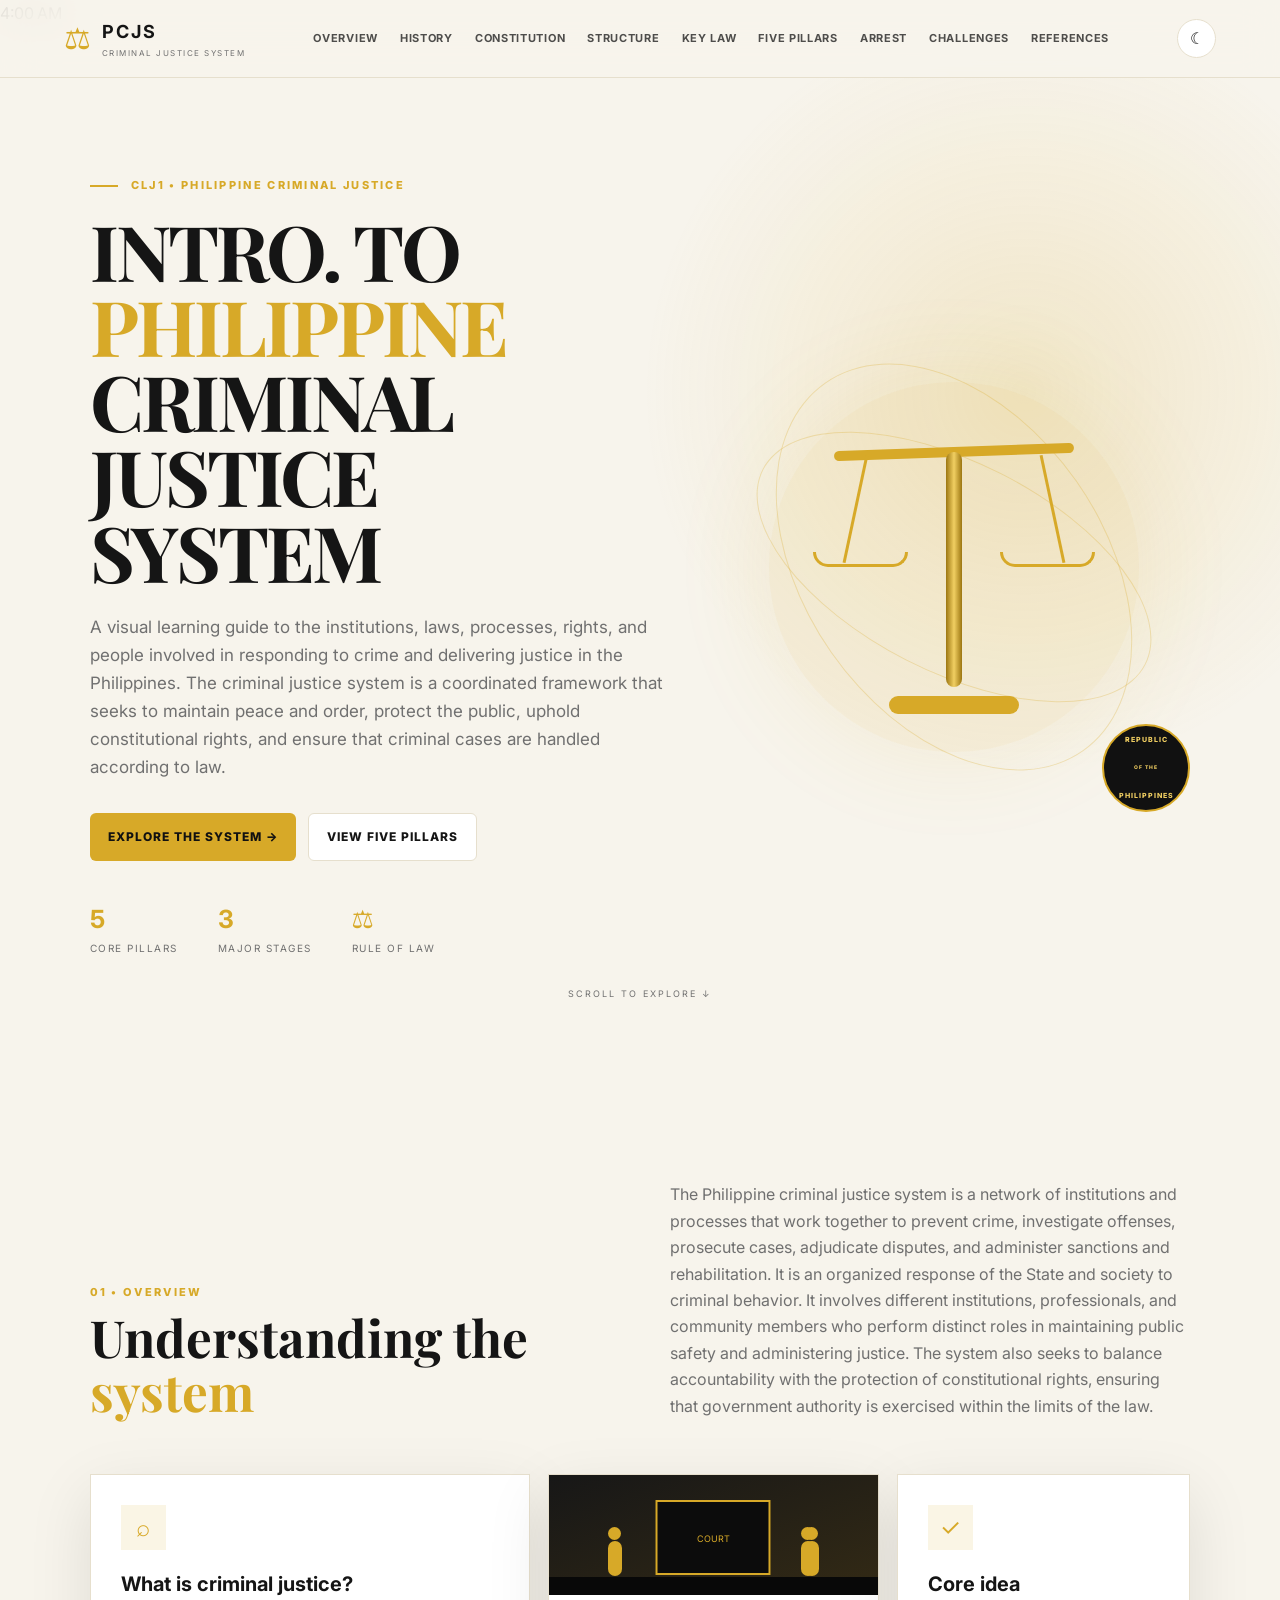
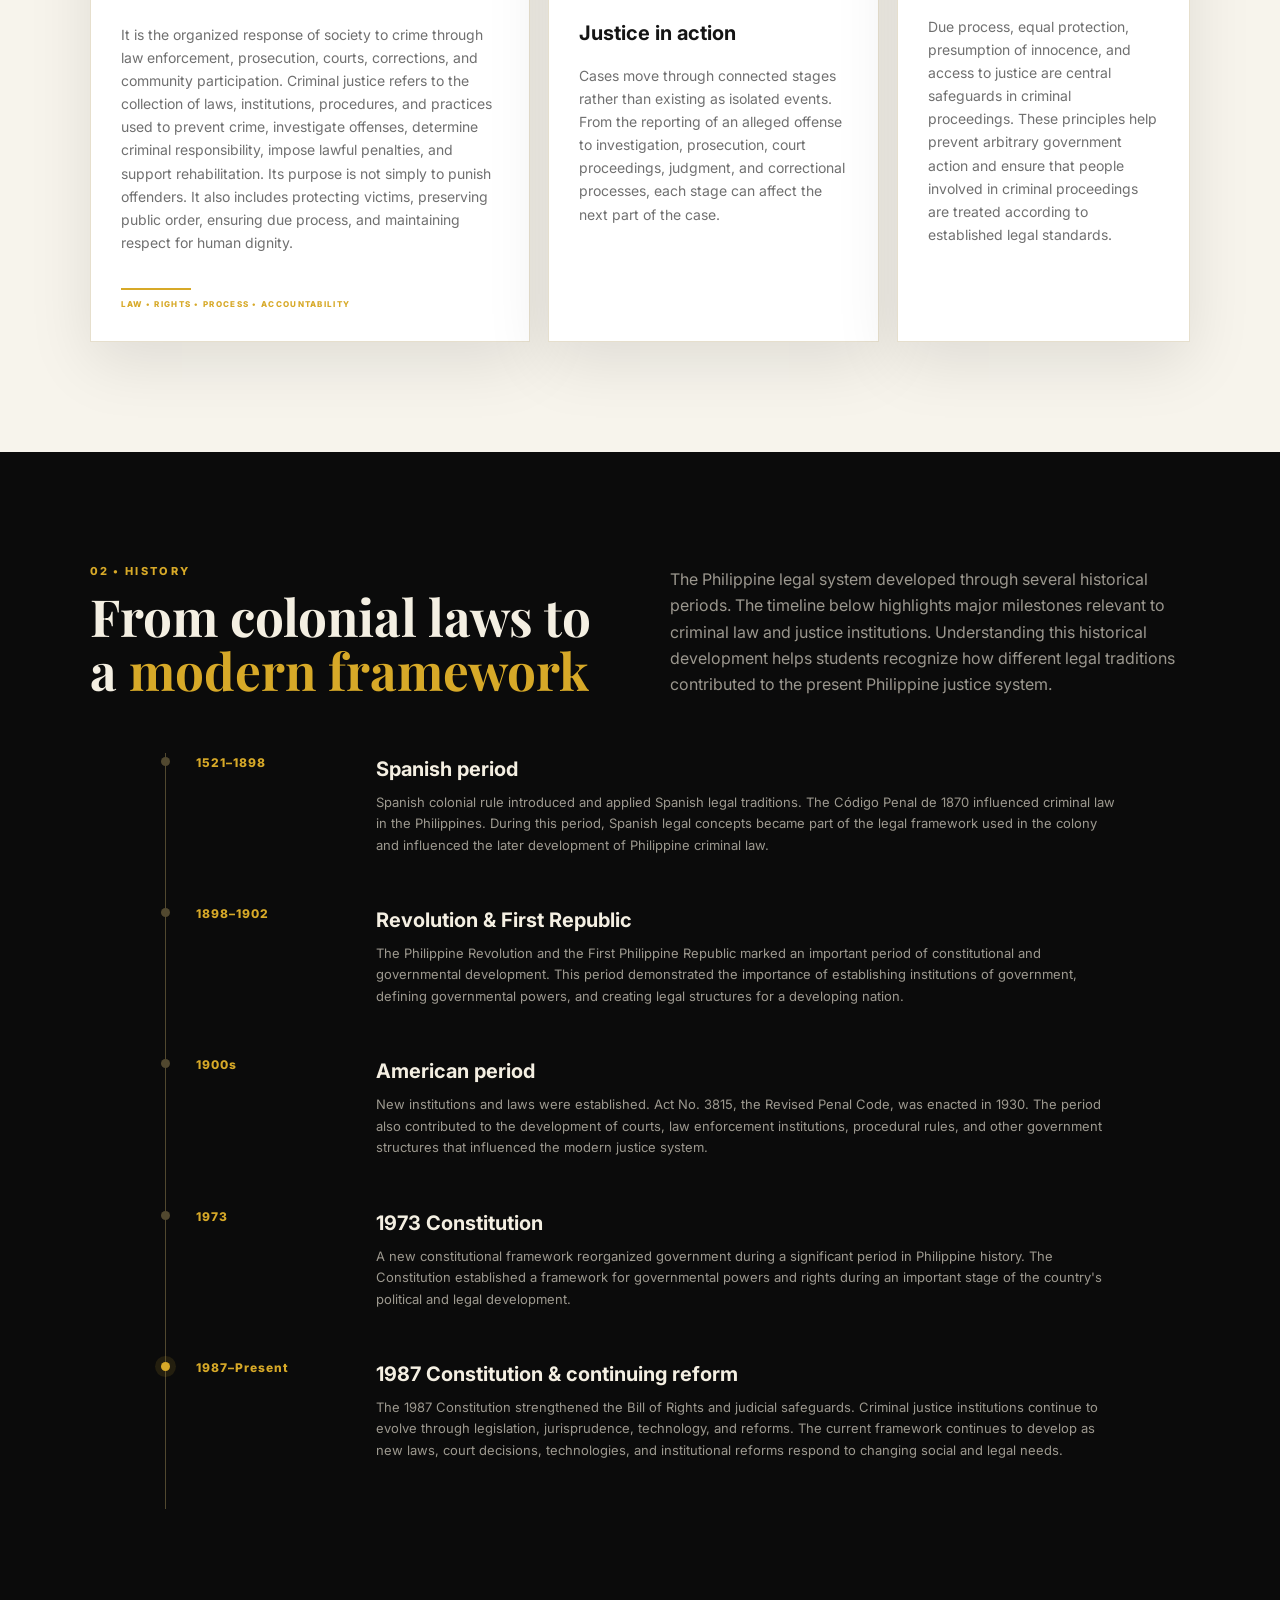
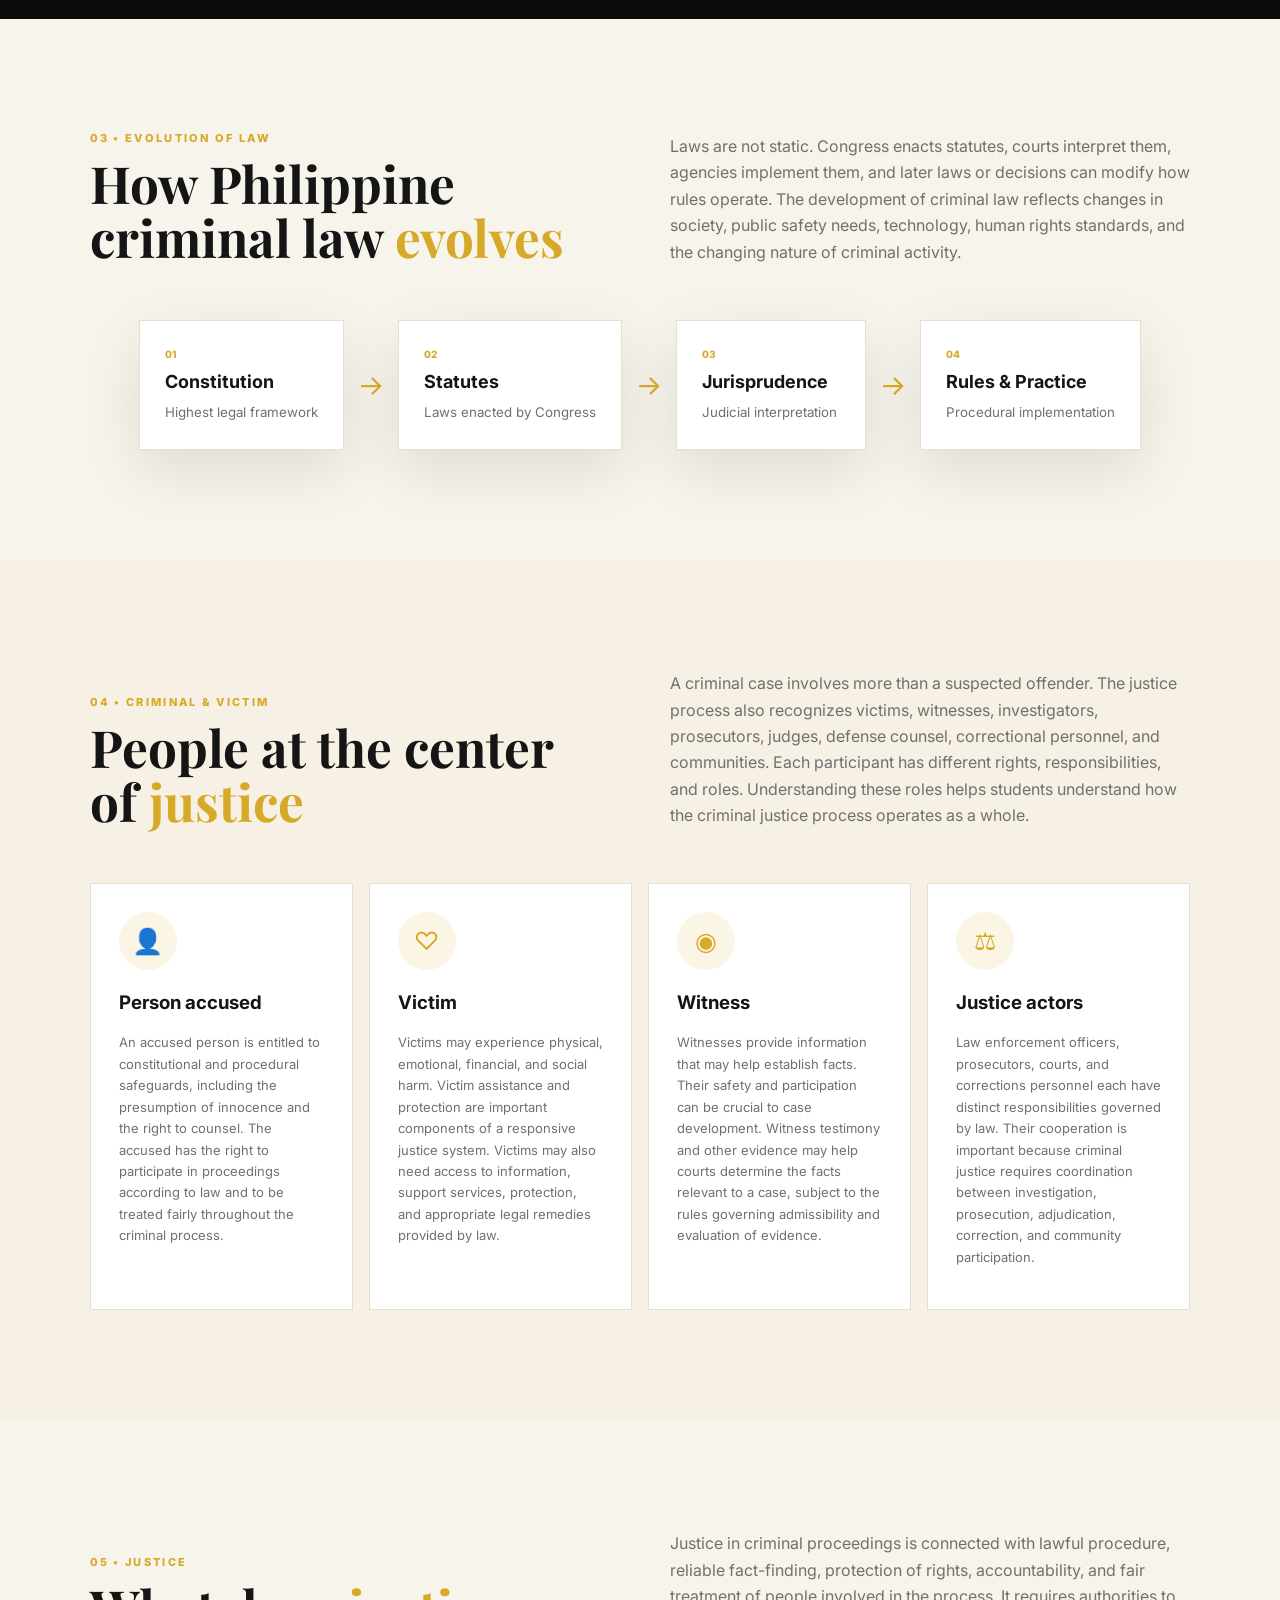
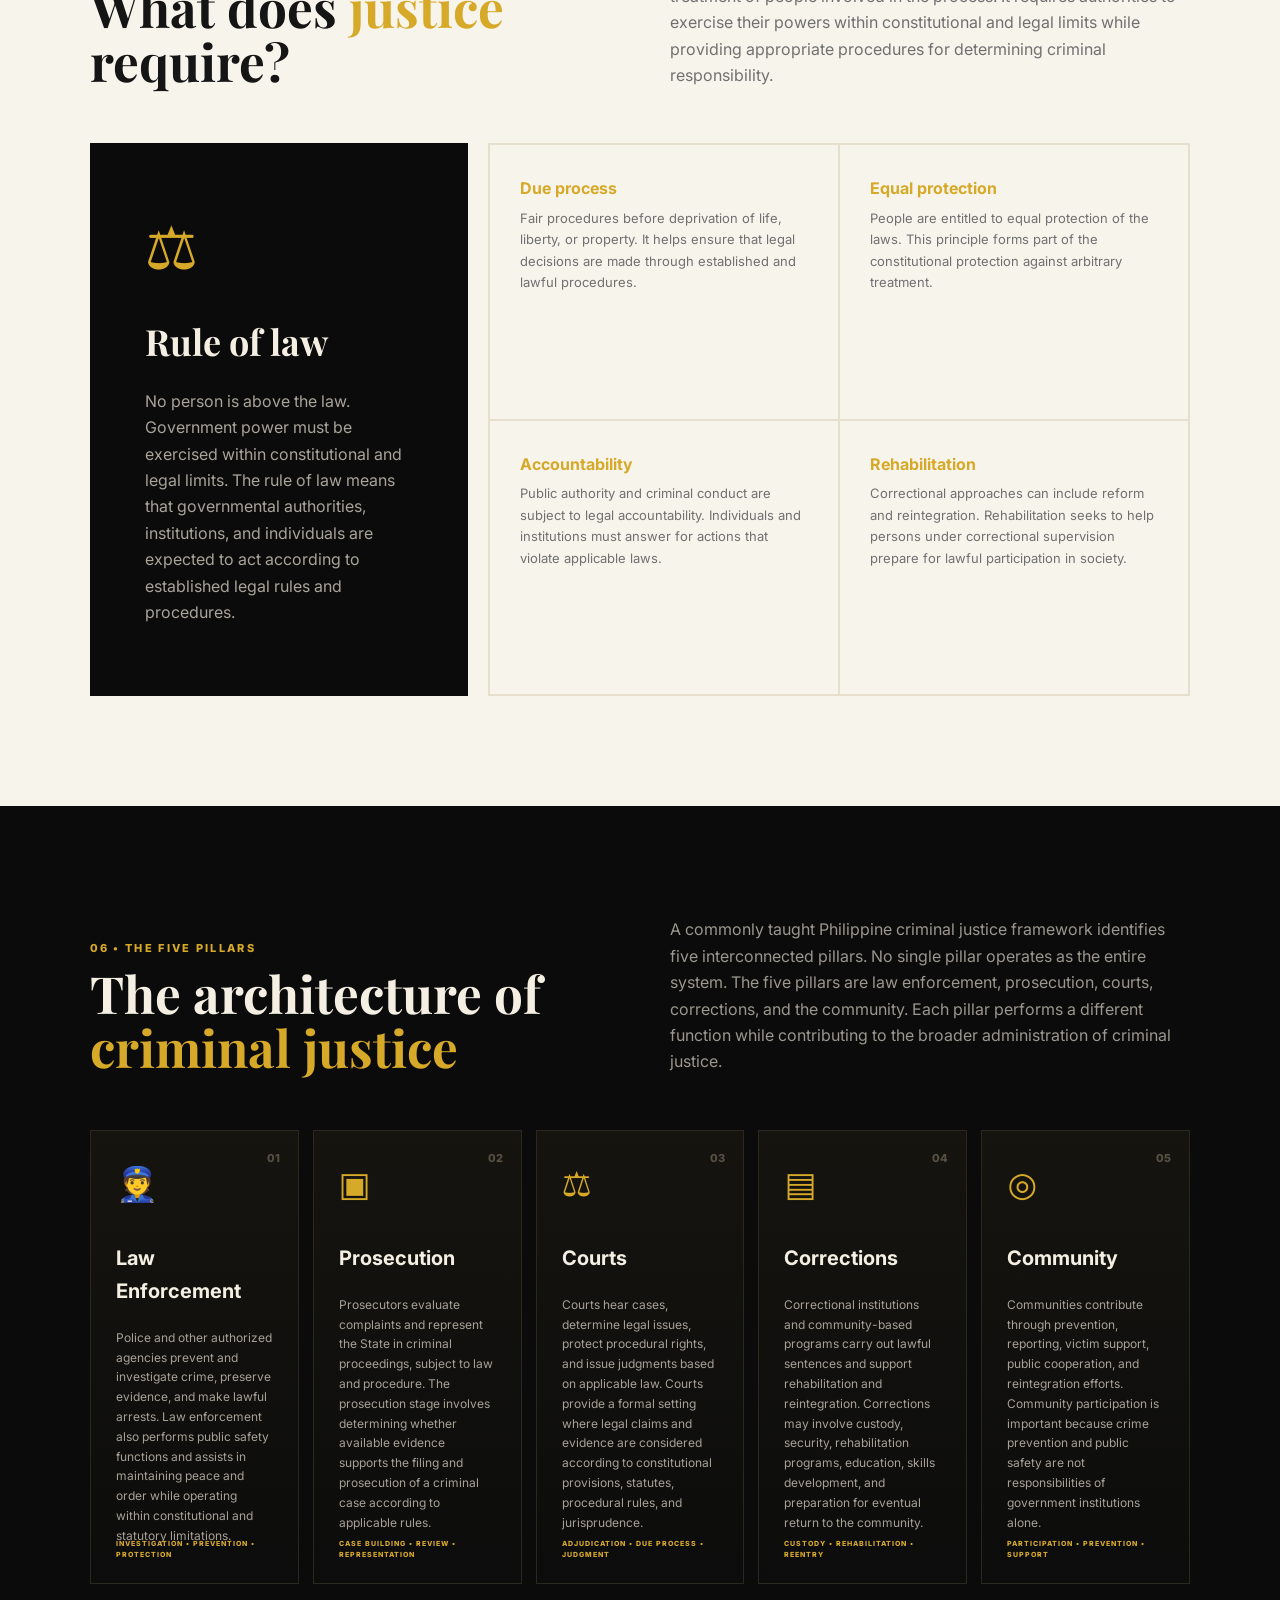
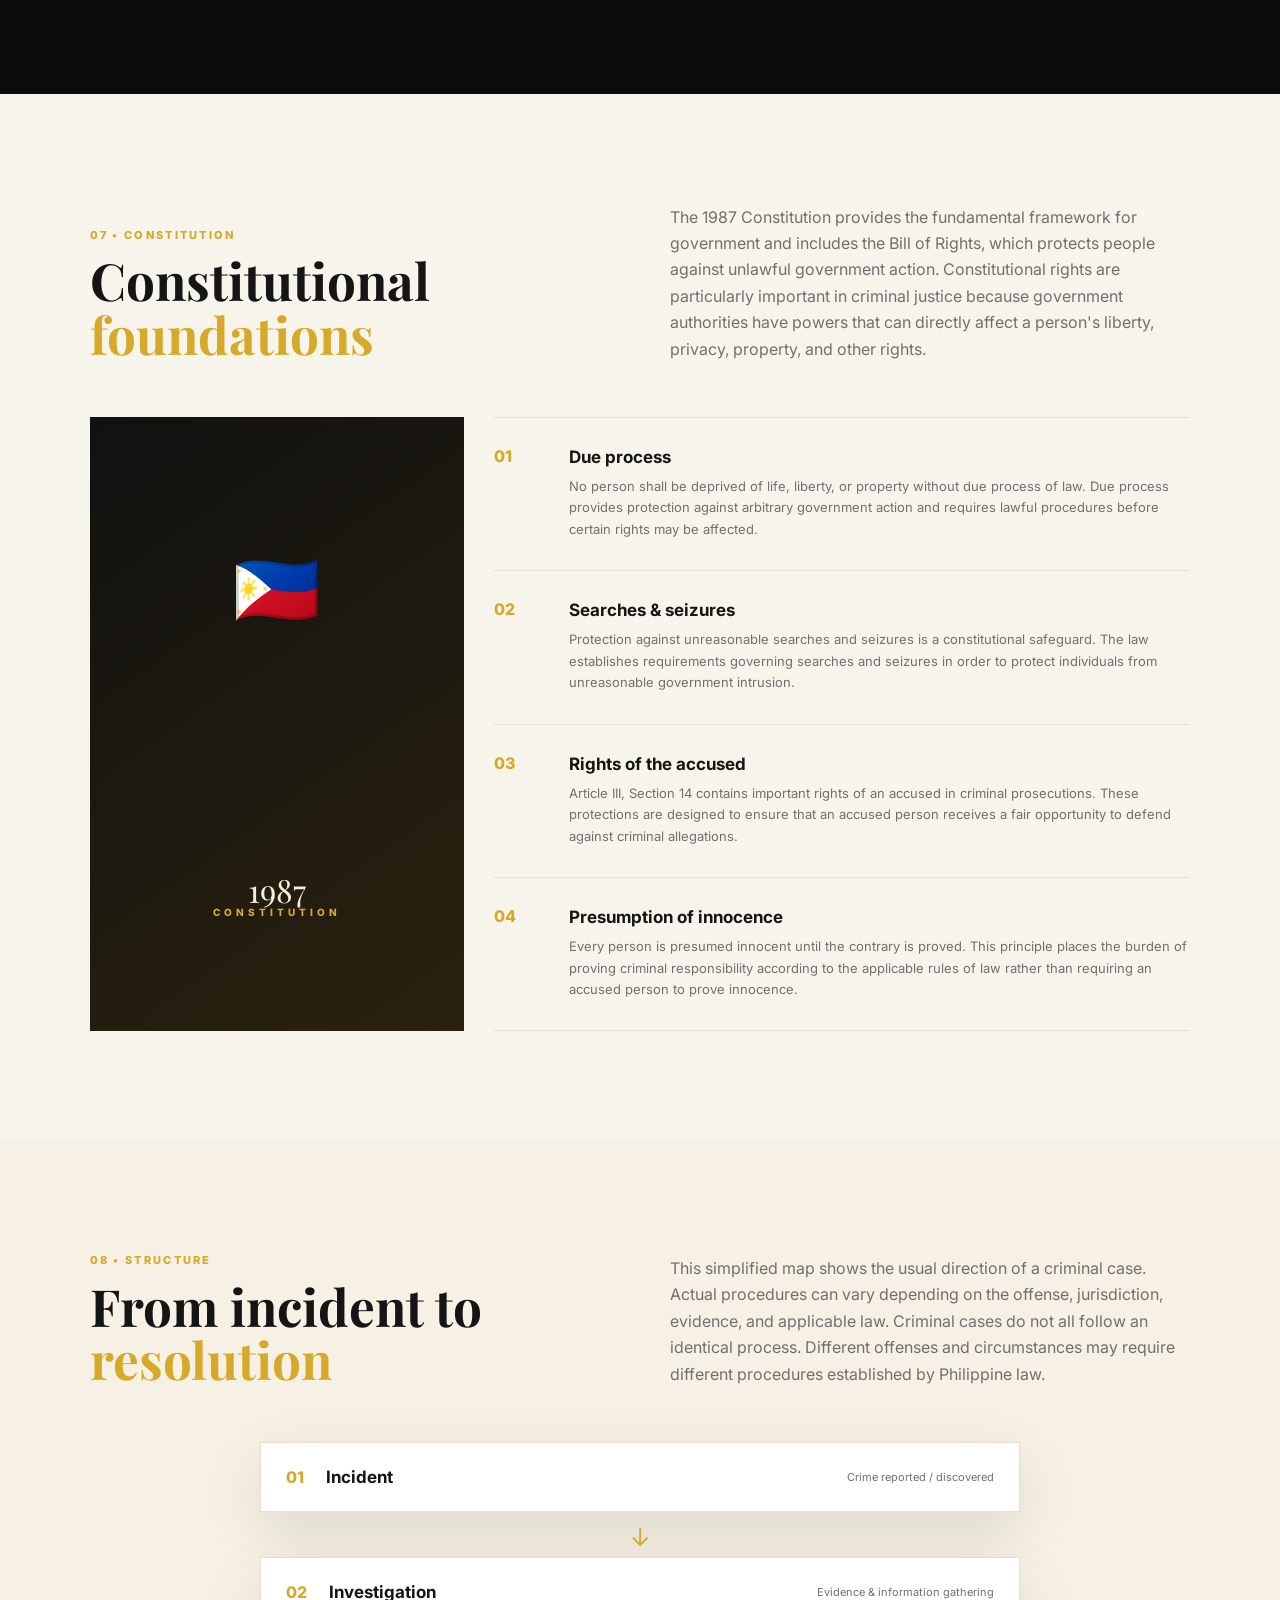
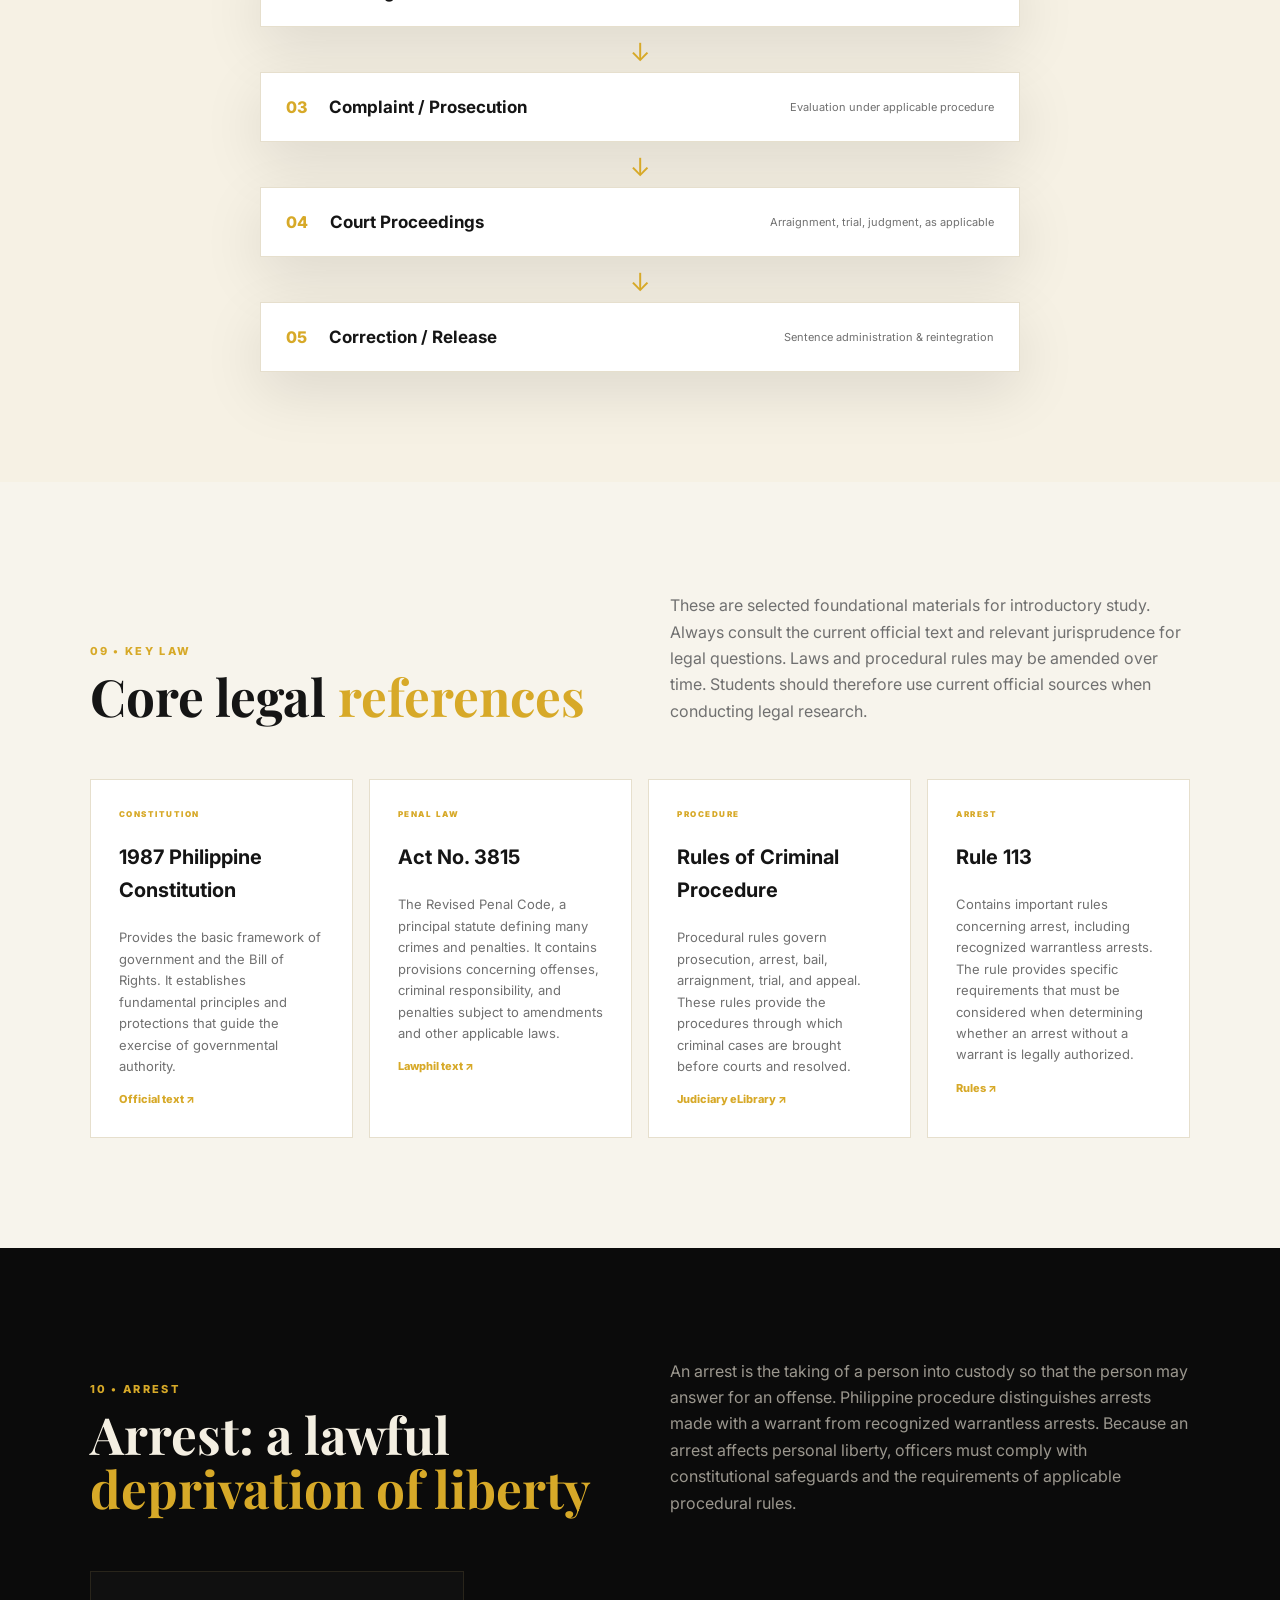
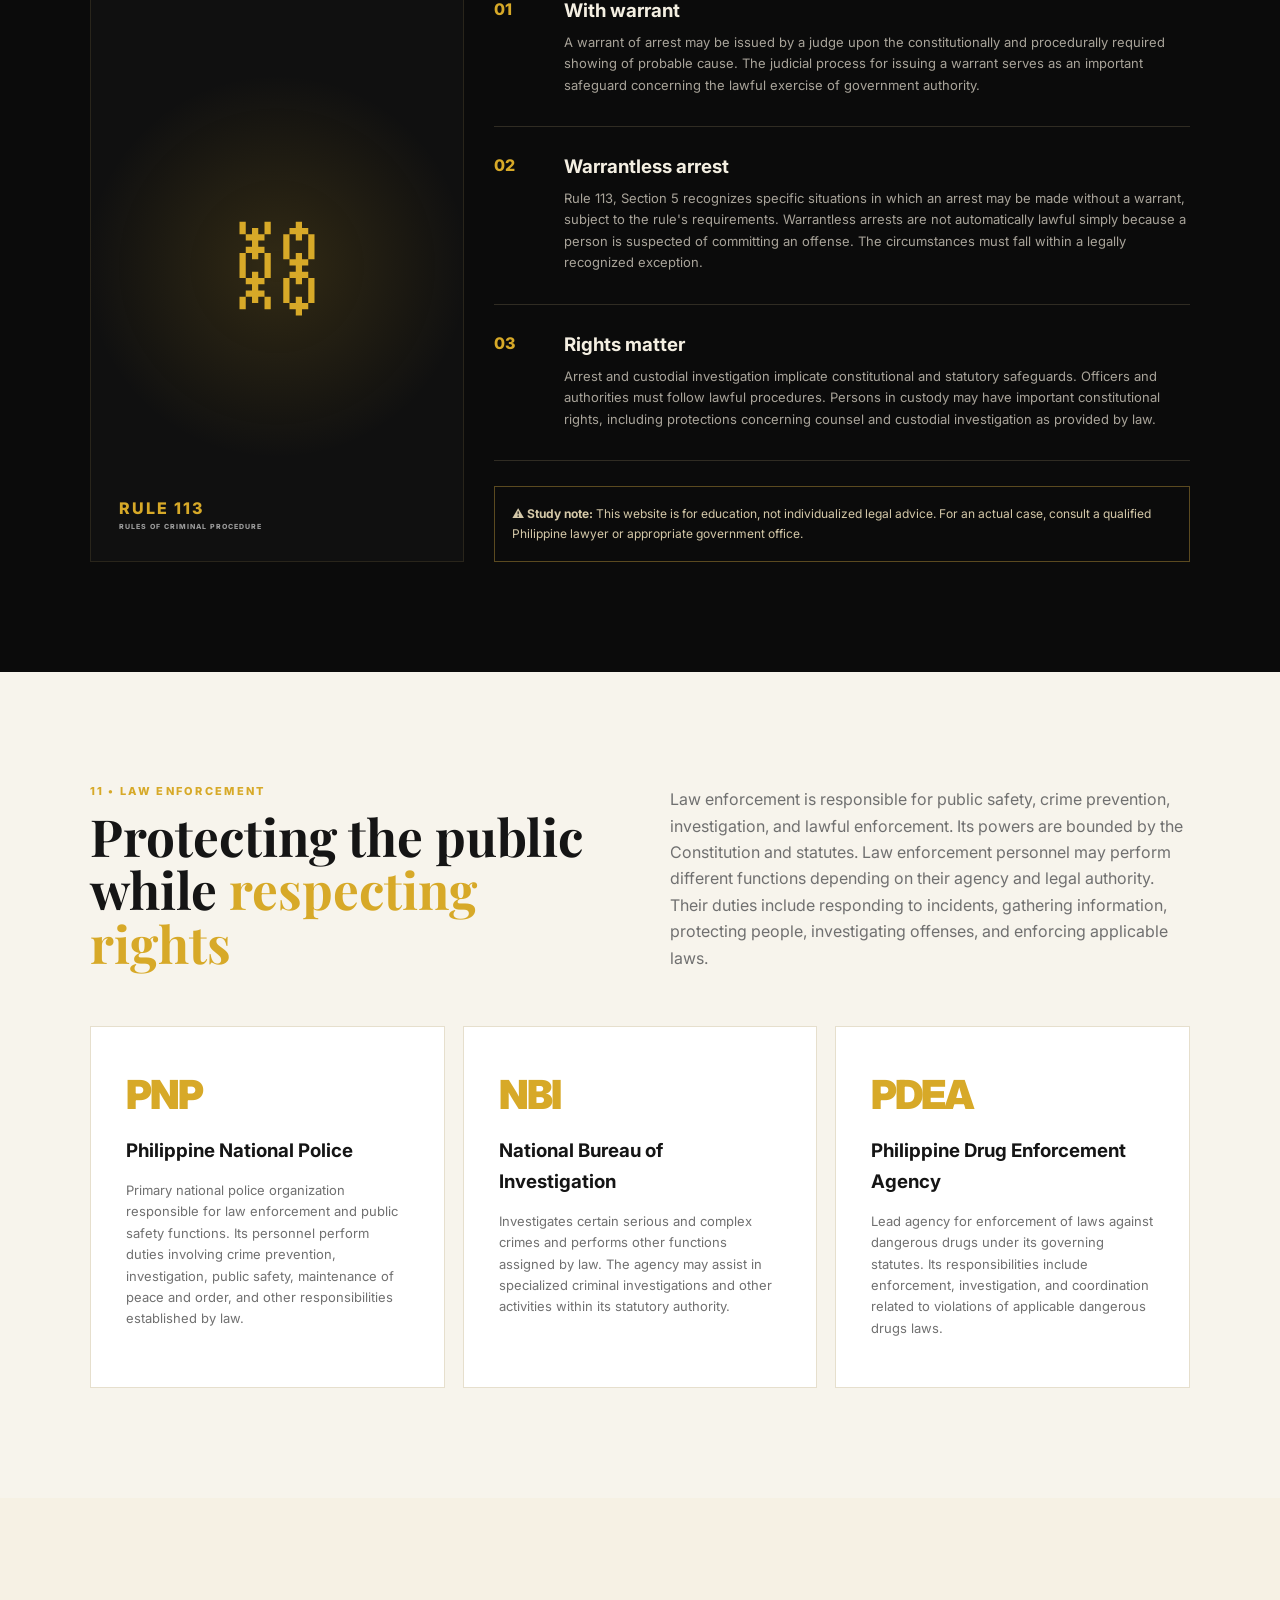
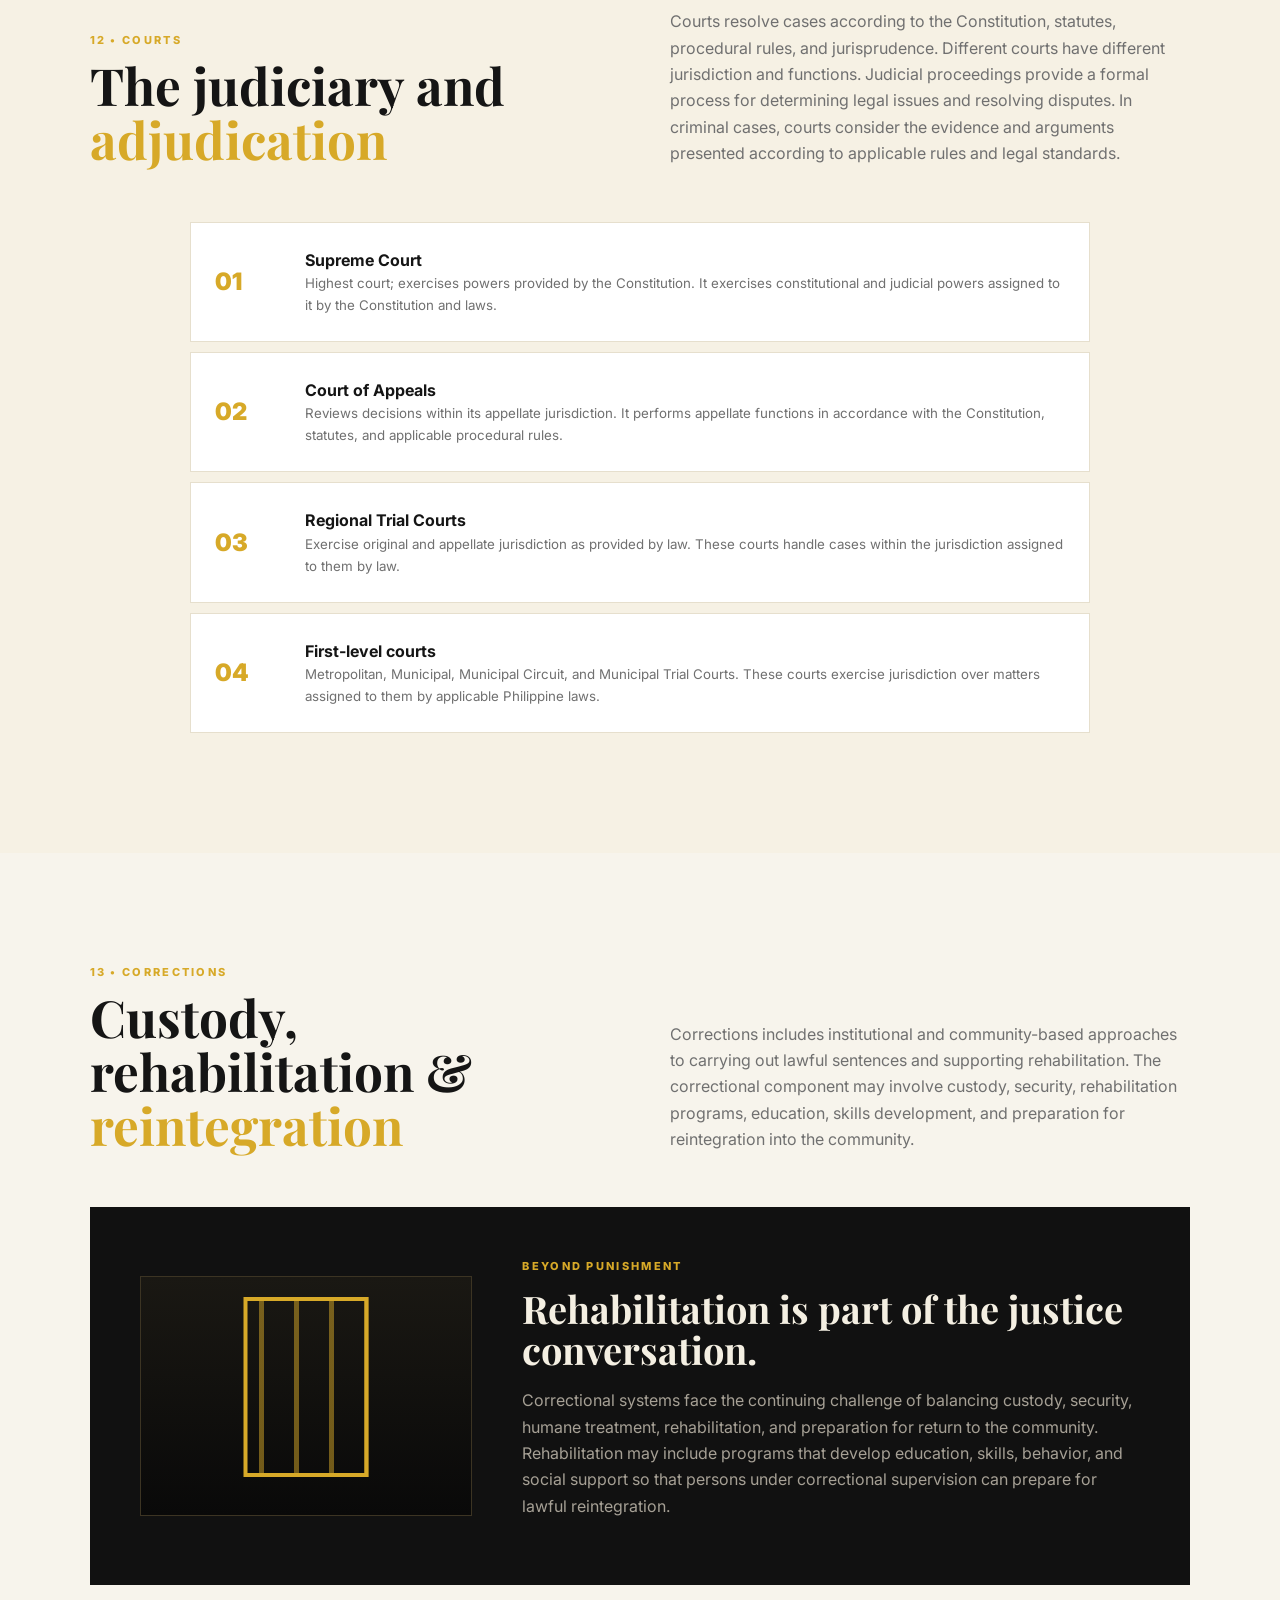
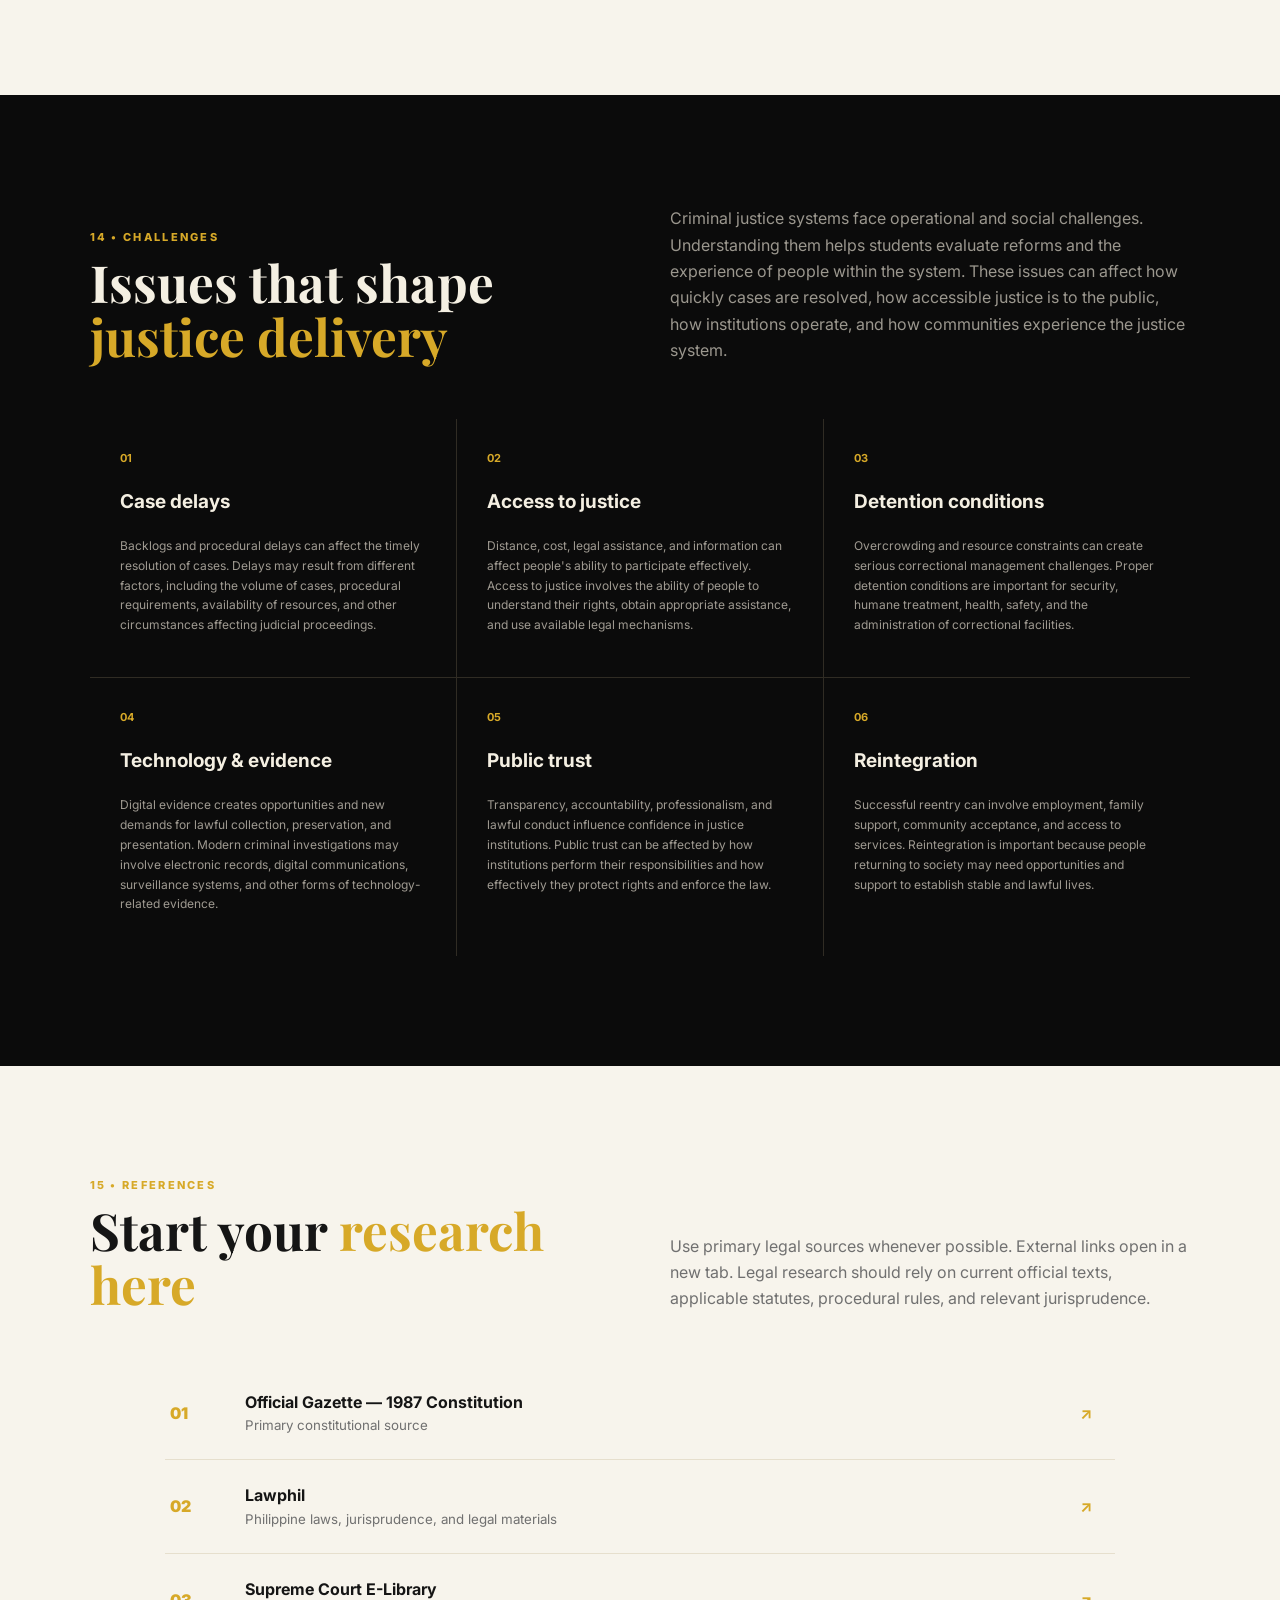
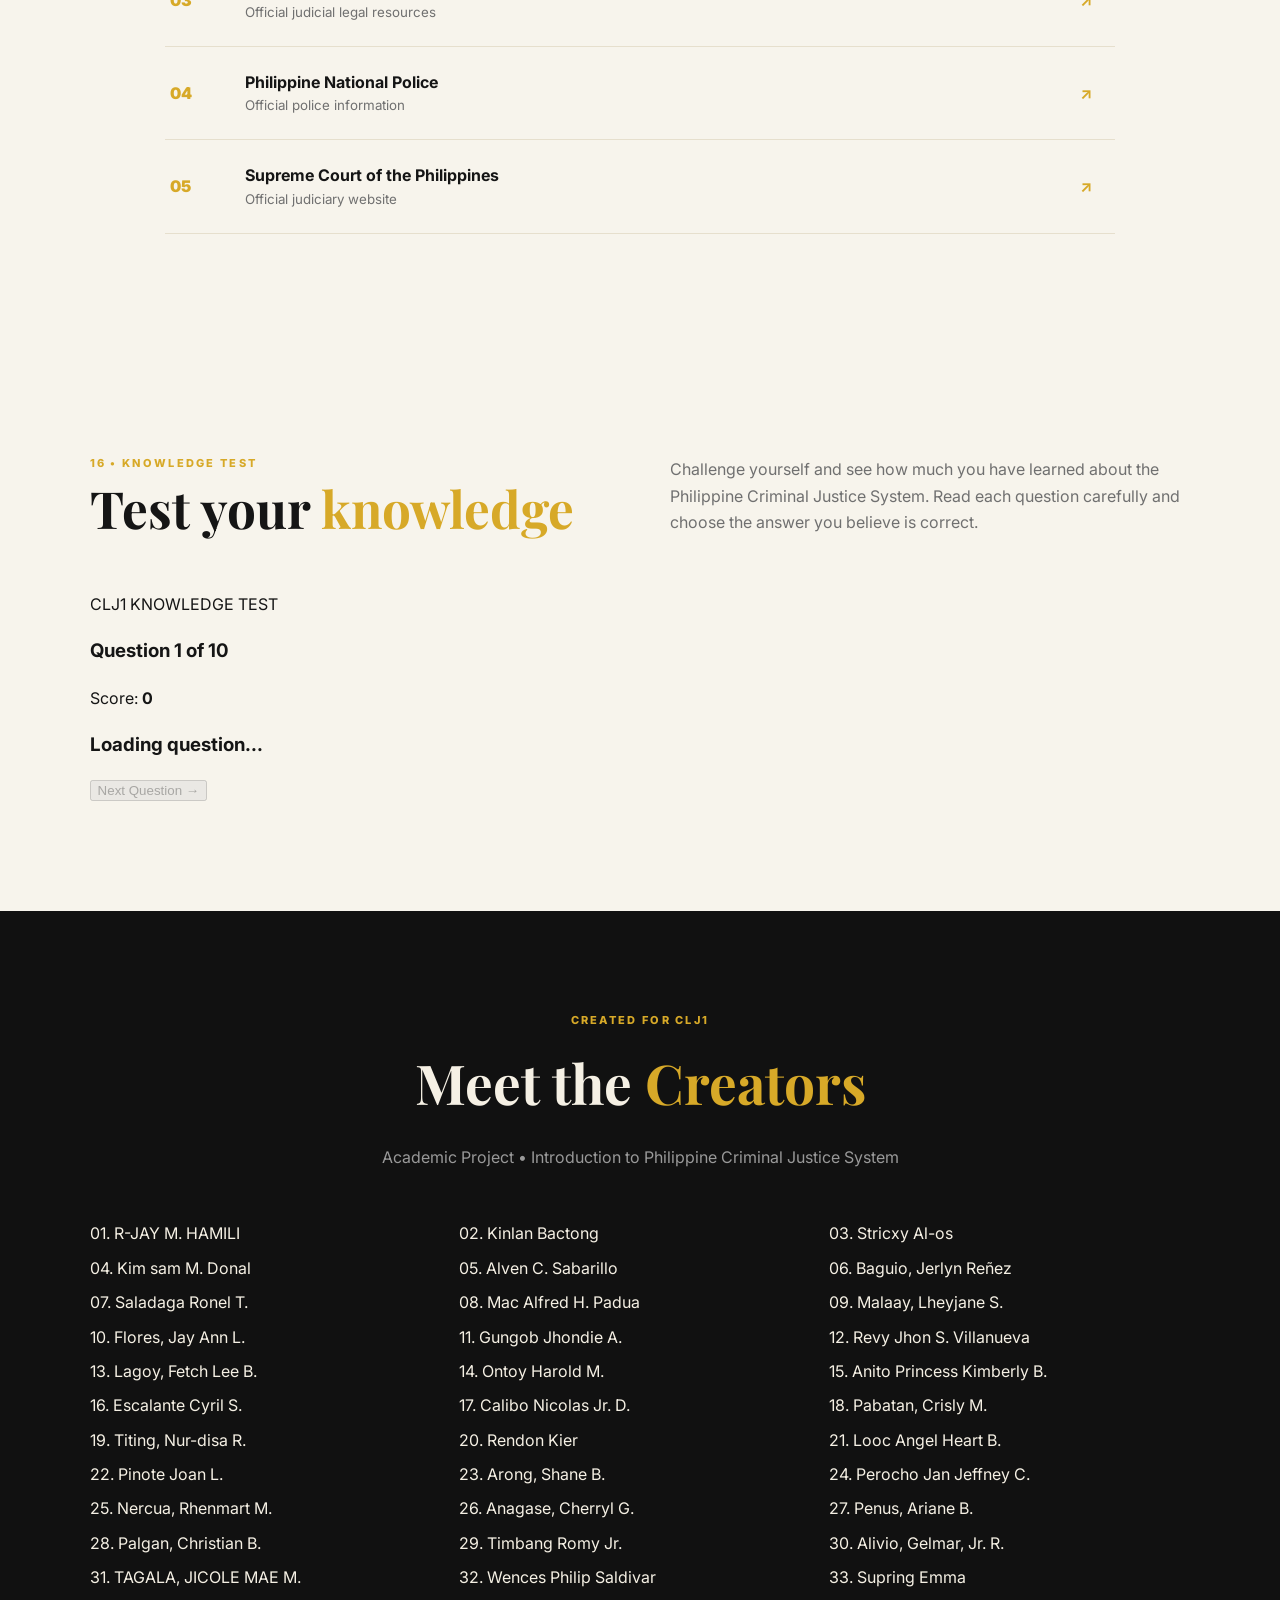
==== index.html @ 20356fdc "Implement knowledge test section in index.html Added a knowledge test section with quiz functionalit" ====
4:00 AM
<!DOCTYPE html>
<html lang="en">
<head>
  <meta charset="UTF-8">
  <meta name="viewport" content="width=device-width, initial-scale=1.0">

  <meta name="description"
    content="Introduction to Philippine Criminal Justice System - CLJ1 Educational Website">

  <title>Intro. to Philippine Criminal Justice System</title>

  <link rel="preconnect" href="https://fonts.googleapis.com">
  <link rel="preconnect" href="https://fonts.gstatic.com" crossorigin>

  <link
    href="https://fonts.googleapis.com/css2?family=Inter:wght@400;500;600;700;800&family=Playfair+Display:wght@600;700;800&display=swap"
    rel="stylesheet">

  <link rel="stylesheet" href="styles.css">
</head>

<body>

<div class="progress-bar" id="progressBar"></div>

<!-- ================= HEADER ================= -->

<header class="site-header">

  <a href="#home" class="brand">

    <span class="brand-mark">⚖</span>

    <span>
      <b>PCJS</b>
      <small>CRIMINAL JUSTICE SYSTEM</small>
    </span>

  </a>

  <nav class="desktop-nav" id="desktopNav">

    <a href="#overview">Overview</a>
    <a href="#history">History</a>
    <a href="#constitution">Constitution</a>
    <a href="#structure">Structure</a>
    <a href="#law">Key Law</a>
    <a href="#pillars">Five Pillars</a>
    <a href="#arrest">Arrest</a>
    <a href="#challenges">Challenges</a>
    <a href="#references">References</a>

  </nav>

  <div class="header-actions">

    <button
      class="theme-toggle"
      id="themeToggle"
      aria-label="Toggle dark mode">
      <span id="themeIcon">☾</span>
    </button>

    <button
      class="menu-toggle"
      id="menuToggle">
      ☰
    </button>

  </div>

</header>


<!-- ================= MAIN ================= -->

<main>

<!-- ================= HERO ================= -->

<section class="hero" id="home">

  <div class="hero-grid">

    <div class="hero-copy">

      <div class="eyebrow">
        <span></span>
        CLJ1 • PHILIPPINE CRIMINAL JUSTICE
      </div>

      <h1>
        INTRO. TO
        <em>PHILIPPINE</em>
        <br>
        CRIMINAL JUSTICE SYSTEM
      </h1>

      <p class="hero-lead">

        A visual learning guide to the institutions,
        laws, processes, rights, and people involved
        in responding to crime and delivering justice
        in the Philippines.

        The criminal justice system is a coordinated
        framework that seeks to maintain peace and
        order, protect the public, uphold constitutional
        rights, and ensure that criminal cases are
        handled according to law.

      </p>

      <div class="hero-buttons">

        <a href="#overview" class="btn btn-gold">
          Explore the System →
        </a>

        <a href="#pillars" class="btn btn-outline">
          View Five Pillars
        </a>

      </div>

      <div class="hero-stats">

        <div>
          <strong>5</strong>
          <span>Core Pillars</span>
        </div>

        <div>
          <strong>3</strong>
          <span>Major Stages</span>
        </div>

        <div>
          <strong>⚖</strong>
          <span>Rule of Law</span>
        </div>

      </div>

    </div>


    <!-- VISUAL -->

    <div class="hero-art">

      <div class="halo"></div>

      <div class="orbit orbit-one"></div>
      <div class="orbit orbit-two"></div>

      <div class="scale">

        <div class="scale-beam"></div>

        <div class="scale-arm left"></div>
        <div class="scale-arm right"></div>

        <div class="scale-pan left-pan"></div>
        <div class="scale-pan right-pan"></div>

        <div class="scale-pillar"></div>

        <div class="scale-base"></div>

      </div>

      <div class="seal">
        REPUBLIC
        <span>OF THE</span>
        PHILIPPINES
      </div>

    </div>

  </div>

  <div class="scroll-cue">
    SCROLL TO EXPLORE ↓
  </div>

</section>


<!-- ================= OVERVIEW ================= -->

<section class="section" id="overview">

  <div class="section-heading">

    <div>

      <span class="section-kicker">
        01 • OVERVIEW
      </span>

      <h2>
        Understanding the
        <span>system</span>
      </h2>

    </div>

    <p>

      The Philippine criminal justice system is a
      network of institutions and processes that work
      together to prevent crime, investigate offenses,
      prosecute cases, adjudicate disputes, and
      administer sanctions and rehabilitation.

      It is an organized response of the State and
      society to criminal behavior. It involves
      different institutions, professionals, and
      community members who perform distinct roles
      in maintaining public safety and administering
      justice.

      The system also seeks to balance accountability
      with the protection of constitutional rights,
      ensuring that government authority is exercised
      within the limits of the law.

    </p>

  </div>


  <div class="feature-grid">

    <article class="feature-card large">

      <div class="icon-box">⌕</div>

      <h3>
        What is criminal justice?
      </h3>

      <p>

        It is the organized response of society to
        crime through law enforcement, prosecution,
        courts, corrections, and community
        participation.

        Criminal justice refers to the collection of
        laws, institutions, procedures, and practices
        used to prevent crime, investigate offenses,
        determine criminal responsibility, impose
        lawful penalties, and support rehabilitation.

        Its purpose is not simply to punish offenders.
        It also includes protecting victims, preserving
        public order, ensuring due process, and
        maintaining respect for human dignity.

      </p>

      <div class="card-line"></div>

      <small>
        LAW • RIGHTS • PROCESS • ACCOUNTABILITY
      </small>

    </article>


    <article class="feature-card visual-card">

      <div class="mini-scene">

        <div class="building">
          COURT
        </div>

        <div class="person p1"></div>
        <div class="person p2"></div>
        <div class="person p3"></div>

        <div class="road"></div>

      </div>

      <h3>
        Justice in action
      </h3>

      <p>

        Cases move through connected stages rather
        than existing as isolated events.

        From the reporting of an alleged offense to
        investigation, prosecution, court proceedings,
        judgment, and correctional processes, each
        stage can affect the next part of the case.

      </p>

    </article>


    <article class="feature-card">

      <div class="icon-box">✓</div>

      <h3>
        Core idea
      </h3>

      <p>

        Due process, equal protection, presumption
        of innocence, and access to justice are
        central safeguards in criminal proceedings.

        These principles help prevent arbitrary
        government action and ensure that people
        involved in criminal proceedings are treated
        according to established legal standards.

      </p>

    </article>

  </div>

</section>


<!-- ================= HISTORY ================= -->

<section class="section dark-section" id="history">

  <div class="section-heading">

    <div>

      <span class="section-kicker">
        02 • HISTORY
      </span>

      <h2>
        From colonial laws to a
        <span>modern framework</span>
      </h2>

    </div>

    <p>

      The Philippine legal system developed through
      several historical periods. The timeline below
      highlights major milestones relevant to criminal
      law and justice institutions.

      Understanding this historical development helps
      students recognize how different legal traditions
      contributed to the present Philippine justice
      system.

    </p>

  </div>


  <div class="timeline">

    <div class="timeline-item">

      <span class="year">
        1521–1898
      </span>

      <div>

        <h3>
          Spanish period
        </h3>

        <p>

          Spanish colonial rule introduced and applied
          Spanish legal traditions. The Código Penal de
          1870 influenced criminal law in the Philippines.

          During this period, Spanish legal concepts
          became part of the legal framework used in
          the colony and influenced the later development
          of Philippine criminal law.

        </p>

      </div>

    </div>


    <div class="timeline-item">

      <span class="year">
        1898–1902
      </span>

      <div>

        <h3>
          Revolution & First Republic
        </h3>

        <p>

          The Philippine Revolution and the First
          Philippine Republic marked an important period
          of constitutional and governmental development.

          This period demonstrated the importance of
          establishing institutions of government,
          defining governmental powers, and creating
          legal structures for a developing nation.

        </p>

      </div>

    </div>


    <div class="timeline-item">

      <span class="year">
        1900s
      </span>

      <div>

        <h3>
          American period
        </h3>

        <p>

          New institutions and laws were established.
          Act No. 3815, the Revised Penal Code, was
          enacted in 1930.

          The period also contributed to the development
          of courts, law enforcement institutions,
          procedural rules, and other government
          structures that influenced the modern justice
          system.

        </p>

      </div>

    </div>


    <div class="timeline-item">

      <span class="year">
        1973
      </span>

      <div>

        <h3>
          1973 Constitution
        </h3>

        <p>

          A new constitutional framework reorganized
          government during a significant period in
          Philippine history.

          The Constitution established a framework for
          governmental powers and rights during an
          important stage of the country's political
          and legal development.

        </p>

      </div>

    </div>


    <div class="timeline-item active">

      <span class="year">
        1987–Present
      </span>

      <div>

        <h3>
          1987 Constitution & continuing reform
        </h3>

        <p>

          The 1987 Constitution strengthened the Bill
          of Rights and judicial safeguards. Criminal
          justice institutions continue to evolve through
          legislation, jurisprudence, technology,
          and reforms.

          The current framework continues to develop as
          new laws, court decisions, technologies, and
          institutional reforms respond to changing
          social and legal needs.

        </p>

      </div>

    </div>

  </div>

</section>


<!-- ================= EVOLUTION ================= -->

<section class="section" id="evolution">

  <div class="section-heading">

    <div>

      <span class="section-kicker">
        03 • EVOLUTION OF LAW
      </span>

      <h2>
        How Philippine criminal law
        <span>evolves</span>
      </h2>

    </div>

    <p>

      Laws are not static. Congress enacts statutes,
      courts interpret them, agencies implement them,
      and later laws or decisions can modify how rules
      operate.

      The development of criminal law reflects changes
      in society, public safety needs, technology,
      human rights standards, and the changing nature
      of criminal activity.

    </p>

  </div>


  <div class="law-flow">

    <div class="flow-card">

      <span>01</span>

      <b>
        Constitution
      </b>

      <small>
        Highest legal framework
      </small>

    </div>

    <i>→</i>


    <div class="flow-card">

      <span>02</span>

      <b>
        Statutes
      </b>

      <small>
        Laws enacted by Congress
      </small>

    </div>

    <i>→</i>


    <div class="flow-card">

      <span>03</span>

      <b>
        Jurisprudence
      </b>

      <small>
        Judicial interpretation
      </small>

    </div>

    <i>→</i>


    <div class="flow-card">

      <span>04</span>

      <b>
        Rules & Practice
      </b>

      <small>
        Procedural implementation
      </small>

    </div>

  </div>

</section>


<!-- ================= CRIMINAL & VICTIM ================= -->

<section class="section alt" id="criminal-victim">

  <div class="section-heading">

    <div>

      <span class="section-kicker">
        04 • CRIMINAL & VICTIM
      </span>

      <h2>
        People at the center of
        <span>justice</span>
      </h2>

    </div>

    <p>

      A criminal case involves more than a suspected
      offender. The justice process also recognizes
      victims, witnesses, investigators, prosecutors,
      judges, defense counsel, correctional personnel,
      and communities.

      Each participant has different rights,
      responsibilities, and roles. Understanding
      these roles helps students understand how the
      criminal justice process operates as a whole.

    </p>

  </div>


  <div class="people-grid">

    <article>

      <div class="avatar">👤</div>

      <h3>
        Person accused
      </h3>

      <p>

        An accused person is entitled to constitutional
        and procedural safeguards, including the
        presumption of innocence and the right to counsel.

        The accused has the right to participate in
        proceedings according to law and to be treated
        fairly throughout the criminal process.

      </p>

    </article>


    <article>

      <div class="avatar">♡</div>

      <h3>
        Victim
      </h3>

      <p>

        Victims may experience physical, emotional,
        financial, and social harm. Victim assistance
        and protection are important components of a
        responsive justice system.

        Victims may also need access to information,
        support services, protection, and appropriate
        legal remedies provided by law.

      </p>

    </article>


    <article>

      <div class="avatar">◉</div>

      <h3>
        Witness
      </h3>

      <p>

        Witnesses provide information that may help
        establish facts. Their safety and participation
        can be crucial to case development.

        Witness testimony and other evidence may help
        courts determine the facts relevant to a case,
        subject to the rules governing admissibility
        and evaluation of evidence.

      </p>

    </article>


    <article>

      <div class="avatar">⚖</div>

      <h3>
        Justice actors
      </h3>

      <p>

        Law enforcement officers, prosecutors, courts,
        and corrections personnel each have distinct
        responsibilities governed by law.

        Their cooperation is important because criminal
        justice requires coordination between
        investigation, prosecution, adjudication,
        correction, and community participation.

      </p>

    </article>

  </div>

</section>


<!-- ================= JUSTICE ================= -->

<section class="section" id="justice">

  <div class="section-heading">

    <div>

      <span class="section-kicker">
        05 • JUSTICE
      </span>

      <h2>
        What does
        <span>justice</span>
        require?
      </h2>

    </div>

    <p>

      Justice in criminal proceedings is connected
      with lawful procedure, reliable fact-finding,
      protection of rights, accountability, and fair
      treatment of people involved in the process.

      It requires authorities to exercise their powers
      within constitutional and legal limits while
      providing appropriate procedures for determining
      criminal responsibility.

    </p>

  </div>


  <div class="justice-grid">

    <div class="justice-main">

      <div class="justice-emblem">
        ⚖
      </div>

      <h3>
        Rule of law
      </h3>

      <p>

        No person is above the law. Government power
        must be exercised within constitutional and
        legal limits.

        The rule of law means that governmental
        authorities, institutions, and individuals
        are expected to act according to established
        legal rules and procedures.

      </p>

    </div>


    <div class="justice-points">

      <div>

        <b>
          Due process
        </b>

        <span>
          Fair procedures before deprivation of life,
          liberty, or property. It helps ensure that
          legal decisions are made through established
          and lawful procedures.
        </span>

      </div>


      <div>

        <b>
          Equal protection
        </b>

        <span>
          People are entitled to equal protection
          of the laws. This principle forms part of
          the constitutional protection against
          arbitrary treatment.
        </span>

      </div>


      <div>

        <b>
          Accountability
        </b>

        <span>
          Public authority and criminal conduct are
          subject to legal accountability. Individuals
          and institutions must answer for actions
          that violate applicable laws.
        </span>

      </div>


      <div>

        <b>
          Rehabilitation
        </b>

        <span>
          Correctional approaches can include reform
          and reintegration. Rehabilitation seeks to
          help persons under correctional supervision
          prepare for lawful participation in society.
        </span>

      </div>

    </div>

  </div>

</section>


<!-- ================= FIVE PILLARS ================= -->

<section class="section dark-section" id="pillars">

  <div class="section-heading">

    <div>

      <span class="section-kicker">
        06 • THE FIVE PILLARS
      </span>

      <h2>
        The architecture of
        <span>criminal justice</span>
      </h2>

    </div>

    <p>

      A commonly taught Philippine criminal justice
      framework identifies five interconnected pillars.
      No single pillar operates as the entire system.

      The five pillars are law enforcement, prosecution,
      courts, corrections, and the community. Each
      pillar performs a different function while
      contributing to the broader administration
      of criminal justice.

    </p>

  </div>


  <div class="pillars-grid">


    <article class="pillar">

      <div class="pillar-number">
        01
      </div>

      <div class="pillar-icon">
        👮
      </div>

      <h3>
        Law Enforcement
      </h3>

      <p>

        Police and other authorized agencies prevent
        and investigate crime, preserve evidence,
        and make lawful arrests.

        Law enforcement also performs public safety
        functions and assists in maintaining peace
        and order while operating within constitutional
        and statutory limitations.

      </p>

      <small>
        INVESTIGATION • PREVENTION • PROTECTION
      </small>

    </article>


    <article class="pillar">

      <div class="pillar-number">
        02
      </div>

      <div class="pillar-icon">
        ▣
      </div>

      <h3>
        Prosecution
      </h3>

      <p>

        Prosecutors evaluate complaints and represent
        the State in criminal proceedings, subject to
        law and procedure.

        The prosecution stage involves determining
        whether available evidence supports the filing
        and prosecution of a criminal case according
        to applicable rules.

      </p>

      <small>
        CASE BUILDING • REVIEW • REPRESENTATION
      </small>

    </article>


    <article class="pillar">

      <div class="pillar-number">
        03
      </div>

      <div class="pillar-icon">
        ⚖
      </div>

      <h3>
        Courts
      </h3>

      <p>

        Courts hear cases, determine legal issues,
        protect procedural rights, and issue judgments
        based on applicable law.

        Courts provide a formal setting where legal
        claims and evidence are considered according
        to constitutional provisions, statutes,
        procedural rules, and jurisprudence.

      </p>

      <small>
        ADJUDICATION • DUE PROCESS • JUDGMENT
      </small>

    </article>


    <article class="pillar">

      <div class="pillar-number">
        04
      </div>

      <div class="pillar-icon">
        ▤
      </div>

      <h3>
        Corrections
      </h3>

      <p>

        Correctional institutions and community-based
        programs carry out lawful sentences and support
        rehabilitation and reintegration.

        Corrections may involve custody, security,
        rehabilitation programs, education, skills
        development, and preparation for eventual
        return to the community.

      </p>

      <small>
        CUSTODY • REHABILITATION • REENTRY
      </small>

    </article>


    <article class="pillar">

      <div class="pillar-number">
        05
      </div>

      <div class="pillar-icon">
        ◎
      </div>

      <h3>
        Community
      </h3>

      <p>

        Communities contribute through prevention,
        reporting, victim support, public cooperation,
        and reintegration efforts.

        Community participation is important because
        crime prevention and public safety are not
        responsibilities of government institutions
        alone.

      </p>

      <small>
        PARTICIPATION • PREVENTION • SUPPORT
      </small>

    </article>

  </div>

</section>


<!-- ================= CONSTITUTION ================= -->

<section class="section" id="constitution">

  <div class="section-heading">

    <div>

      <span class="section-kicker">
        07 • CONSTITUTION
      </span>

      <h2>
        Constitutional
        <span>foundations</span>
      </h2>

    </div>

    <p>

      The 1987 Constitution provides the fundamental
      framework for government and includes the Bill
      of Rights, which protects people against unlawful
      government action.

      Constitutional rights are particularly important
      in criminal justice because government authorities
      have powers that can directly affect a person's
      liberty, privacy, property, and other rights.

    </p>

  </div>


  <div class="constitution-grid">

    <div class="constitution-visual">

      <div class="flag-orb">
        🇵🇭
      </div>

      <div class="const-title">

        1987

        <br>

        <span>
          CONSTITUTION
        </span>

      </div>

    </div>


    <div class="rights-list">


      <div>

        <span>01</span>

        <div>

          <b>
            Due process
          </b>

          <p>
            No person shall be deprived of life,
            liberty, or property without due process
            of law.

            Due process provides protection against
            arbitrary government action and requires
            lawful procedures before certain rights
            may be affected.
          </p>

        </div>

      </div>


      <div>

        <span>02</span>

        <div>

          <b>
            Searches & seizures
          </b>

          <p>
            Protection against unreasonable searches
            and seizures is a constitutional safeguard.

            The law establishes requirements governing
            searches and seizures in order to protect
            individuals from unreasonable government
            intrusion.
          </p>

        </div>

      </div>


      <div>

        <span>03</span>

        <div>

          <b>
            Rights of the accused
          </b>

          <p>
            Article III, Section 14 contains important
            rights of an accused in criminal prosecutions.

            These protections are designed to ensure
            that an accused person receives a fair
            opportunity to defend against criminal
            allegations.
          </p>

        </div>

      </div>


      <div>

        <span>04</span>

        <div>

          <b>
            Presumption of innocence
          </b>

          <p>
            Every person is presumed innocent until
            the contrary is proved.

            This principle places the burden of proving
            criminal responsibility according to the
            applicable rules of law rather than requiring
            an accused person to prove innocence.
          </p>

        </div>

      </div>


    </div>

  </div>

</section>


<!-- ================= STRUCTURE ================= -->

<section class="section alt" id="structure">

  <div class="section-heading">

    <div>

      <span class="section-kicker">
        08 • STRUCTURE
      </span>

      <h2>
        From incident to
        <span>resolution</span>
      </h2>

    </div>

    <p>

      This simplified map shows the usual direction
      of a criminal case. Actual procedures can vary
      depending on the offense, jurisdiction, evidence,
      and applicable law.

      Criminal cases do not all follow an identical
      process. Different offenses and circumstances
      may require different procedures established
      by Philippine law.

    </p>

  </div>


  <div class="case-map">


    <div class="map-node">

      <span>01</span>

      <b>
        Incident
      </b>

      <small>
        Crime reported / discovered
      </small>

    </div>

    <div class="map-arrow">
      ↓
    </div>


    <div class="map-node">

      <span>02</span>

      <b>
        Investigation
      </b>

      <small>
        Evidence & information gathering
      </small>

    </div>

    <div class="map-arrow">
      ↓
    </div>


    <div class="map-node">

      <span>03</span>

      <b>
        Complaint / Prosecution
      </b>

      <small>
        Evaluation under applicable procedure
      </small>

    </div>

    <div class="map-arrow">
      ↓
    </div>


    <div class="map-node">

      <span>04</span>

      <b>
        Court Proceedings
      </b>

      <small>
        Arraignment, trial, judgment, as applicable
      </small>

    </div>

    <div class="map-arrow">
      ↓
    </div>


    <div class="map-node">

      <span>05</span>

      <b>
        Correction / Release
      </b>

      <small>
        Sentence administration & reintegration
      </small>

    </div>

  </div>

</section>


<!-- ================= KEY LAW ================= -->

<section class="section" id="law">

  <div class="section-heading">

    <div>

      <span class="section-kicker">
        09 • KEY LAW
      </span>

      <h2>
        Core legal
        <span>references</span>
      </h2>

    </div>

    <p>

      These are selected foundational materials for
      introductory study. Always consult the current
      official text and relevant jurisprudence for
      legal questions.

      Laws and procedural rules may be amended over
      time. Students should therefore use current
      official sources when conducting legal research.

    </p>

  </div>


  <div class="law-cards">


    <article>

      <span class="law-tag">
        CONSTITUTION
      </span>

      <h3>
        1987 Philippine Constitution
      </h3>

      <p>
        Provides the basic framework of government
        and the Bill of Rights.

        It establishes fundamental principles and
        protections that guide the exercise of
        governmental authority.
      </p>

      <a
        href="https://www.officialgazette.gov.ph/constitutions/1987-constitution/"
        target="_blank">
        Official text ↗
      </a>

    </article>


    <article>

      <span class="law-tag">
        PENAL LAW
      </span>

      <h3>
        Act No. 3815
      </h3>

      <p>
        The Revised Penal Code, a principal statute
        defining many crimes and penalties.

        It contains provisions concerning offenses,
        criminal responsibility, and penalties subject
        to amendments and other applicable laws.
      </p>

      <a
        href="https://lawphil.net/statutes/acts/act_3815_1930.html"
        target="_blank">
        Lawphil text ↗
      </a>

    </article>


    <article>

      <span class="law-tag">
        PROCEDURE
      </span>

      <h3>
        Rules of Criminal Procedure
      </h3>

      <p>
        Procedural rules govern prosecution, arrest,
        bail, arraignment, trial, and appeal.

        These rules provide the procedures through
        which criminal cases are brought before courts
        and resolved.
      </p>

      <a
        href="https://elibrary.judiciary.gov.ph/"
        target="_blank">
        Judiciary eLibrary ↗
      </a>

    </article>


    <article>

      <span class="law-tag">
        ARREST
      </span>

      <h3>
        Rule 113
      </h3>

      <p>
        Contains important rules concerning arrest,
        including recognized warrantless arrests.

        The rule provides specific requirements that
        must be considered when determining whether
        an arrest without a warrant is legally
        authorized.
      </p>

      <a
        href="https://lawphil.net/courts/rules/rc_110-127_criminal_procedure.html"
        target="_blank">
        Rules ↗
      </a>

    </article>

  </div>

</section>


<!-- ================= ARREST ================= -->

<section class="section dark-section" id="arrest">

  <div class="section-heading">

    <div>

      <span class="section-kicker">
        10 • ARREST
      </span>

      <h2>
        Arrest: a lawful
        <span>deprivation of liberty</span>
      </h2>

    </div>

    <p>

      An arrest is the taking of a person into custody
      so that the person may answer for an offense.
      Philippine procedure distinguishes arrests made
      with a warrant from recognized warrantless arrests.

      Because an arrest affects personal liberty,
      officers must comply with constitutional
      safeguards and the requirements of applicable
      procedural rules.

    </p>

  </div>


  <div class="arrest-grid">

    <div class="arrest-visual">

      <div class="handcuff">
        ⛓
      </div>

      <div class="arrest-caption">

        RULE 113

        <br>

        <small>
          RULES OF CRIMINAL PROCEDURE
        </small>

      </div>

    </div>


    <div class="arrest-content">


      <div class="arrest-type">

        <span>01</span>

        <div>

          <h3>
            With warrant
          </h3>

          <p>

            A warrant of arrest may be issued by a judge
            upon the constitutionally and procedurally
            required showing of probable cause.

            The judicial process for issuing a warrant
            serves as an important safeguard concerning
            the lawful exercise of government authority.

          </p>

        </div>

      </div>


      <div class="arrest-type">

        <span>02</span>

        <div>

          <h3>
            Warrantless arrest
          </h3>

          <p>

            Rule 113, Section 5 recognizes specific
            situations in which an arrest may be made
            without a warrant, subject to the rule's
            requirements.

            Warrantless arrests are not automatically
            lawful simply because a person is suspected
            of committing an offense. The circumstances
            must fall within a legally recognized
            exception.

          </p>

        </div>

      </div>


      <div class="arrest-type">

        <span>03</span>

        <div>

          <h3>
            Rights matter
          </h3>

          <p>

            Arrest and custodial investigation implicate
            constitutional and statutory safeguards.
            Officers and authorities must follow lawful
            procedures.

            Persons in custody may have important
            constitutional rights, including protections
            concerning counsel and custodial investigation
            as provided by law.

          </p>

        </div>

      </div>


      <div class="warning-note">

        ⚠ <b>Study note:</b>

        This website is for education, not individualized
        legal advice. For an actual case, consult a
        qualified Philippine lawyer or appropriate
        government office.

      </div>

    </div>

  </div>

</section>


<!-- ================= LAW ENFORCEMENT ================= -->

<section class="section" id="law-enforcement">

  <div class="section-heading">

    <div>

      <span class="section-kicker">
        11 • LAW ENFORCEMENT
      </span>

      <h2>
        Protecting the public while
        <span>respecting rights</span>
      </h2>

    </div>

    <p>

      Law enforcement is responsible for public safety,
      crime prevention, investigation, and lawful
      enforcement. Its powers are bounded by the
      Constitution and statutes.

      Law enforcement personnel may perform different
      functions depending on their agency and legal
      authority. Their duties include responding to
      incidents, gathering information, protecting
      people, investigating offenses, and enforcing
      applicable laws.

    </p>

  </div>


  <div class="agency-visual-grid">


    <div class="agency-card">

      <div class="agency-logo">
        PNP
      </div>

      <h3>
        Philippine National Police
      </h3>

      <p>

        Primary national police organization responsible
        for law enforcement and public safety functions.

        Its personnel perform duties involving crime
        prevention, investigation, public safety,
        maintenance of peace and order, and other
        responsibilities established by law.

      </p>

    </div>


    <div class="agency-card">

      <div class="agency-logo">
        NBI
      </div>

      <h3>
        National Bureau of Investigation
      </h3>

      <p>

        Investigates certain serious and complex crimes
        and performs other functions assigned by law.

        The agency may assist in specialized criminal
        investigations and other activities within its
        statutory authority.

      </p>

    </div>


    <div class="agency-card">

      <div class="agency-logo">
        PDEA
      </div>

      <h3>
        Philippine Drug Enforcement Agency
      </h3>

      <p>

        Lead agency for enforcement of laws against
        dangerous drugs under its governing statutes.

        Its responsibilities include enforcement,
        investigation, and coordination related to
        violations of applicable dangerous drugs laws.

      </p>

    </div>


  </div>

</section>


<!-- ================= COURTS ================= -->

<section class="section alt" id="courts">

  <div class="section-heading">

    <div>

      <span class="section-kicker">
        12 • COURTS
      </span>

      <h2>
        The judiciary and
        <span>adjudication</span>
      </h2>

    </div>

    <p>

      Courts resolve cases according to the Constitution,
      statutes, procedural rules, and jurisprudence.
      Different courts have different jurisdiction and
      functions.

      Judicial proceedings provide a formal process for
      determining legal issues and resolving disputes.
      In criminal cases, courts consider the evidence
      and arguments presented according to applicable
      rules and legal standards.

    </p>

  </div>


  <div class="court-stack">


    <div class="court-level">

      <span>01</span>

      <div>

        <b>
          Supreme Court
        </b>

        <small>
          Highest court; exercises powers provided
          by the Constitution.

          It exercises constitutional and judicial
          powers assigned to it by the Constitution
          and laws.
        </small>

      </div>

    </div>


    <div class="court-level">

      <span>02</span>

      <div>

        <b>
          Court of Appeals
        </b>

        <small>
          Reviews decisions within its appellate
          jurisdiction.

          It performs appellate functions in accordance
          with the Constitution, statutes, and applicable
          procedural rules.
        </small>

      </div>

    </div>


    <div class="court-level">

      <span>03</span>

      <div>

        <b>
          Regional Trial Courts
        </b>

        <small>
          Exercise original and appellate jurisdiction
          as provided by law.

          These courts handle cases within the
          jurisdiction assigned to them by law.
        </small>

      </div>

    </div>


    <div class="court-level">

      <span>04</span>

      <div>

        <b>
          First-level courts
        </b>

        <small>
          Metropolitan, Municipal, Municipal Circuit,
          and Municipal Trial Courts.

          These courts exercise jurisdiction over
          matters assigned to them by applicable
          Philippine laws.
        </small>

      </div>

    </div>


  </div>

</section>


<!-- ================= CORRECTIONS ================= -->

<section class="section" id="correction">

  <div class="section-heading">

    <div>

      <span class="section-kicker">
        13 • CORRECTIONS
      </span>

      <h2>
        Custody, rehabilitation &
        <span>reintegration</span>
      </h2>

    </div>

    <p>

      Corrections includes institutional and
      community-based approaches to carrying out
      lawful sentences and supporting rehabilitation.

      The correctional component may involve custody,
      security, rehabilitation programs, education,
      skills development, and preparation for
      reintegration into the community.

    </p>

  </div>


  <div class="correction-banner">

    <div class="cell-illustration">

      <div class="cell-door"></div>
      <div class="cell-bars"></div>

    </div>


    <div>

      <span class="section-kicker">
        BEYOND PUNISHMENT
      </span>

      <h3>
        Rehabilitation is part of
        the justice conversation.
      </h3>

      <p>

        Correctional systems face the continuing
        challenge of balancing custody, security,
        humane treatment, rehabilitation, and
        preparation for return to the community.

        Rehabilitation may include programs that
        develop education, skills, behavior, and
        social support so that persons under
        correctional supervision can prepare for
        lawful reintegration.

      </p>

    </div>

  </div>

</section>


<!-- ================= CHALLENGES ================= -->

<section class="section dark-section" id="challenges">

  <div class="section-heading">

    <div>

      <span class="section-kicker">
        14 • CHALLENGES
      </span>

      <h2>
        Issues that shape
        <span>justice delivery</span>
      </h2>

    </div>

    <p>

      Criminal justice systems face operational
      and social challenges. Understanding them helps
      students evaluate reforms and the experience of
      people within the system.

      These issues can affect how quickly cases are
      resolved, how accessible justice is to the public,
      how institutions operate, and how communities
      experience the justice system.

    </p>

  </div>


  <div class="challenge-grid">


    <div>

      <b>01</b>

      <h3>
        Case delays
      </h3>

      <p>
        Backlogs and procedural delays can affect
        the timely resolution of cases.

        Delays may result from different factors,
        including the volume of cases, procedural
        requirements, availability of resources,
        and other circumstances affecting judicial
        proceedings.
      </p>

    </div>


    <div>

      <b>02</b>

      <h3>
        Access to justice
      </h3>

      <p>
        Distance, cost, legal assistance, and
        information can affect people's ability
        to participate effectively.

        Access to justice involves the ability of
        people to understand their rights, obtain
        appropriate assistance, and use available
        legal mechanisms.
      </p>

    </div>


    <div>

      <b>03</b>

      <h3>
        Detention conditions
      </h3>

      <p>
        Overcrowding and resource constraints can
        create serious correctional management
        challenges.

        Proper detention conditions are important
        for security, humane treatment, health,
        safety, and the administration of correctional
        facilities.
      </p>

    </div>


    <div>

      <b>04</b>

      <h3>
        Technology & evidence
      </h3>

      <p>
        Digital evidence creates opportunities
        and new demands for lawful collection,
        preservation, and presentation.

        Modern criminal investigations may involve
        electronic records, digital communications,
        surveillance systems, and other forms of
        technology-related evidence.
      </p>

    </div>


    <div>

      <b>05</b>

      <h3>
        Public trust
      </h3>

      <p>
        Transparency, accountability, professionalism,
        and lawful conduct influence confidence
        in justice institutions.

        Public trust can be affected by how
        institutions perform their responsibilities
        and how effectively they protect rights
        and enforce the law.
      </p>

    </div>


    <div>

      <b>06</b>

      <h3>
        Reintegration
      </h3>

      <p>
        Successful reentry can involve employment,
        family support, community acceptance,
        and access to services.

        Reintegration is important because people
        returning to society may need opportunities
        and support to establish stable and lawful
        lives.
      </p>

    </div>


  </div>

</section>


<!-- ================= REFERENCES ================= -->

<section class="section" id="references">

  <div class="section-heading">

    <div>

      <span class="section-kicker">
        15 • REFERENCES
      </span>

      <h2>
        Start your
        <span>research here</span>
      </h2>

    </div>

    <p>

      Use primary legal sources whenever possible.
      External links open in a new tab.

      Legal research should rely on current official
      texts, applicable statutes, procedural rules,
      and relevant jurisprudence.

    </p>

  </div>


  <div class="reference-list">


    <a
      href="https://www.officialgazette.gov.ph/constitutions/1987-constitution/"
      target="_blank">

      <span>01</span>

      <div>

        <b>
          Official Gazette — 1987 Constitution
        </b>

        <small>
          Primary constitutional source
        </small>

      </div>

      <strong>↗</strong>

    </a>


    <a
      href="https://lawphil.net/"
      target="_blank">

      <span>02</span>

      <div>

        <b>
          Lawphil
        </b>

        <small>
          Philippine laws, jurisprudence,
          and legal materials
        </small>

      </div>

      <strong>↗</strong>

    </a>


    <a
      href="https://elibrary.judiciary.gov.ph/"
      target="_blank">

      <span>03</span>

      <div>

        <b>
          Supreme Court E-Library
        </b>

        <small>
          Official judicial legal resources
        </small>

      </div>

      <strong>↗</strong>

    </a>


    <a
      href="https://pnp.gov.ph/"
      target="_blank">

      <span>04</span>

      <div>

        <b>
          Philippine National Police
        </b>

        <small>
          Official police information
        </small>

      </div>

      <strong>↗</strong>

    </a>


    <a
      href="https://sc.judiciary.gov.ph/"
      target="_blank">

      <span>05</span>

      <div>

        <b>
          Supreme Court of the Philippines
        </b>

        <small>
          Official judiciary website
        </small>

      </div>

      <strong>↗</strong>

    </a>


  </div>

</section>


  <!-- ================= KNOWLEDGE TEST ================= -->

<section class="section quiz-section" id="quiz">

  <div class="section-heading">

    <div>

      <span class="section-kicker">
        16 • KNOWLEDGE TEST
      </span>

      <h2>
        Test your
        <span>knowledge</span>
      </h2>

    </div>

    <p>
      Challenge yourself and see how much you have
      learned about the Philippine Criminal Justice
      System. Read each question carefully and choose
      the answer you believe is correct.
    </p>

  </div>


  <div class="quiz-container" id="quizContainer">

    <!-- QUIZ START -->

    <div class="quiz-header">

      <div>
        <span class="quiz-label">
          CLJ1 KNOWLEDGE TEST
        </span>

        <h3 id="quizQuestionNumber">
          Question 1 of 10
        </h3>
      </div>

      <div class="quiz-score-box">
        Score:
        <strong id="quizScore">0</strong>
      </div>

    </div>


    <div class="quiz-progress">

      <div
        class="quiz-progress-fill"
        id="quizProgress">
      </div>

    </div>


    <div class="quiz-question">

      <h3 id="questionText">
        Loading question...
      </h3>

    </div>


    <div
      class="quiz-options"
      id="quizOptions">

    </div>


    <div
      class="quiz-feedback"
      id="quizFeedback">

    </div>


    <button
      class="quiz-next"
      id="quizNext"
      disabled>

      Next Question →

    </button>

  </div>


  <!-- QUIZ RESULT -->

  <div
    class="quiz-result"
    id="quizResult"
    style="display:none;">

    <div class="quiz-result-icon">
      ⚖
    </div>

    <span class="section-kicker">
      TEST COMPLETED
    </span>

    <h3>
      Your final score
    </h3>

    <div class="final-score">

      <strong id="finalScore">
        0
      </strong>

      <span>
        / 10
      </span>

    </div>

    <p id="quizMessage">
      Great job!
    </p>

    <button
      class="quiz-restart"
      id="quizRestart">

      ↻ Take the Quiz Again

    </button>

  </div>

</section>


<!-- ================= CREATORS ================= -->

<section class="creators" id="creators">

  <div class="creator-heading">

    <span class="section-kicker">
      CREATED FOR CLJ1
    </span>

    <h2>
      Meet the
      <span>Creators</span>
    </h2>

    <p>
      Academic Project • Introduction to Philippine
      Criminal Justice System
    </p>

  </div>


  <div class="email-grid" id="emailGrid">

    <div class="creator-card">01. R-JAY M. HAMILI</div>
    <div class="creator-card">02. Kinlan Bactong</div>
    <div class="creator-card">03. Stricxy Al-os</div>
    <div class="creator-card">04. Kim sam M. Donal</div>
    <div class="creator-card">05. Alven C. Sabarillo</div>
    <div class="creator-card">06. Baguio, Jerlyn Reñez</div>
    <div class="creator-card">07. Saladaga Ronel T.</div>
    <div class="creator-card">08. Mac Alfred H. Padua</div>
    <div class="creator-card">09. Malaay, Lheyjane S.</div>
    <div class="creator-card">10. Flores, Jay Ann L.</div>
    <div class="creator-card">11. Gungob Jhondie A.</div>
    <div class="creator-card">12. Revy Jhon S. Villanueva</div>
    <div class="creator-card">13. Lagoy, Fetch Lee B.</div>
    <div class="creator-card">14. Ontoy Harold M.</div>
    <div class="creator-card">15. Anito Princess Kimberly B.</div>
    <div class="creator-card">16. Escalante Cyril S.</div>
    <div class="creator-card">17. Calibo Nicolas Jr. D.</div>
    <div class="creator-card">18. Pabatan, Crisly M.</div>
    <div class="creator-card">19. Titing, Nur-disa R.</div>
    <div class="creator-card">20. Rendon Kier</div>
    <div class="creator-card">21. Looc Angel Heart B.</div>
    <div class="creator-card">22. Pinote Joan L.</div>
    <div class="creator-card">23. Arong, Shane B.</div>
    <div class="creator-card">24. Perocho Jan Jeffney C.</div>
    <div class="creator-card">25. Nercua, Rhenmart M.</div>
    <div class="creator-card">26. Anagase, Cherryl G.</div>
    <div class="creator-card">27. Penus, Ariane B.</div>
    <div class="creator-card">28. Palgan, Christian B.</div>
    <div class="creator-card">29. Timbang Romy Jr.</div>
    <div class="creator-card">30. Alivio, Gelmar, Jr. R.</div>
    <div class="creator-card">31. TAGALA, JICOLE MAE M.</div>
    <div class="creator-card">32. Wences Philip Saldivar</div>
    <div class="creator-card">33. Supring Emma</div>
    <div class="creator-card">34. Tabiliran, Keven P.</div>
    <div class="creator-card">35. Ermac Charles Lee E.</div>
    <div class="creator-card">36. John Louie, Ortega M.</div>
    <div class="creator-card">37. Bacaling Rondi S.</div>
    <div class="creator-card">38. Dumlao Marian Fe</div>
    <div class="creator-card">39. Maglasang, Heartly Jade T.</div>
    <div class="creator-card">40. Taucan, Mark Paulo T.</div>
    <div class="creator-card">41. Bawan, Jhonlie T.</div>
    <div class="creator-card">42. Quimson, Jurri Gil P.</div>
    <div class="creator-card">43. Columbres, Ferry Mae A.</div>
    <div class="creator-card">44. Tuñacao, Klient O.</div>
    <div class="creator-card">45. Into Jessel Mae B.</div>

  </div>


  <div class="creator-note">

    Thank you for exploring our educational website.

    <span>⚖</span>

  </div>

</section>

</main>


<!-- ================= FOOTER ================= -->

<footer>

  <div>

    <b>PCJS</b>

    —
    INTRO. TO PHILIPPINE CRIMINAL JUSTICE SYSTEM

  </div>

  <div>

    CLJ1 • EDUCATIONAL PROJECT •

    <span id="year"></span>

  </div>

</footer>


<button
  class="back-top"
  id="backTop">

  ↑

</button>


<script src="script.js"></script>

</body>
</html>
---- styles.css ----
:root {
  --gold: #d7a928;
  --gold-light: #f1cf62;
  --gold-dark: #9c7611;

  --black: #080808;
  --ink: #151515;

  --muted: #707070;

  --paper: #f7f4ec;
  --card: #ffffff;

  --line: #e6dfcd;

  --header: rgba(247,244,236,.88);

  --shadow:
    0 20px 60px rgba(0,0,0,.10);
}


/* DARK MODE */

[data-theme="dark"] {

  --paper: #0b0b0b;

  --card: #141414;

  --ink: #f5f1e7;

  --muted: #aaa59b;

  --line: #2c2924;

  --header: rgba(11,11,11,.9);

  --shadow:
    0 20px 60px rgba(0,0,0,.35);
}


/* RESET */

* {
  box-sizing: border-box;
}

html {
  scroll-behavior: smooth;
}

body {

  margin: 0;

  background: var(--paper);

  color: var(--ink);

  font-family:
    Inter,
    system-ui,
    sans-serif;

  line-height: 1.65;

  transition: .25s ease;
}

a {
  color: inherit;
  text-decoration: none;
}


/* PROGRESS */

.progress-bar {

  position: fixed;

  top: 0;
  left: 0;

  height: 3px;

  width: 0;

  background: var(--gold);

  z-index: 1000;
}


/* HEADER */

.site-header {

  height: 78px;

  position: fixed;

  z-index: 900;

  top: 0;
  left: 0;
  right: 0;

  display: flex;

  align-items: center;

  justify-content: space-between;

  padding:
    0 5vw;

  background: var(--header);

  backdrop-filter:
    blur(18px);

  border-bottom:
    1px solid var(--line);
}


.brand {

  display: flex;

  align-items: center;

  gap: 11px;
}


.brand-mark {

  font-size: 30px;

  color: var(--gold);
}


.brand b {

  display: block;

  font-size: 18px;

  letter-spacing: 2px;
}


.brand small {

  display: block;

  font-size: 8px;

  letter-spacing: 1.5px;

  color: var(--muted);
}


.desktop-nav {

  display: flex;

  gap: 22px;

  font-size: 11px;

  font-weight: 700;

  text-transform: uppercase;

  letter-spacing: .7px;
}


.desktop-nav a {

  opacity: .75;

  transition: .2s;
}


.desktop-nav a:hover {

  color: var(--gold);

  opacity: 1;
}


.header-actions {

  display: flex;

  gap: 8px;
}


.theme-toggle,
.menu-toggle {

  border:
    1px solid var(--line);

  background: var(--card);

  color: var(--ink);

  width: 39px;

  height: 39px;

  border-radius: 50%;

  cursor: pointer;

  font-size: 16px;
}


.menu-toggle {

  display: none;

  border-radius: 10px;
}


/* HERO */

.hero {

  min-height: 100vh;

  padding:
    150px 7vw 70px;

  background:

    radial-gradient(
      circle at 80% 35%,
      rgba(215,169,40,.18),
      transparent 31%
    ),

    var(--paper);

  overflow: hidden;
}


.hero-grid {

  max-width: 1250px;

  margin: auto;

  display: grid;

  grid-template-columns:
    1.1fr .9fr;

  align-items: center;

  gap: 4vw;
}


.eyebrow,
.section-kicker {

  font-size: 11px;

  letter-spacing: 2.3px;

  font-weight: 800;

  color: var(--gold);

  text-transform: uppercase;
}


.eyebrow span {

  display: inline-block;

  width: 28px;

  height: 2px;

  background: var(--gold);

  vertical-align: middle;

  margin-right: 9px;
}


.hero h1 {

  font-family:
    "Playfair Display",
    serif;

  font-size:
    clamp(44px,6vw,82px);

  line-height: .98;

  margin:
    18px 0 24px;

  letter-spacing: -3px;
}


.hero h1 em {

  font-style: normal;

  color: var(--gold);
}


.hero-lead {

  font-size: 17px;

  color: var(--muted);

  max-width: 670px;
}


.hero-buttons {

  display: flex;

  gap: 12px;

  margin: 32px 0;
}


.btn {

  display: inline-flex;

  align-items: center;

  gap: 25px;

  padding:
    13px 18px;

  border-radius: 6px;

  font-weight: 800;

  font-size: 12px;

  text-transform: uppercase;

  letter-spacing: 1px;
}


.btn-gold {

  background: var(--gold);

  color: #111;
}


.btn-outline {

  border:
    1px solid var(--line);

  background: var(--card);
}


.hero-stats {

  display: flex;

  gap: 40px;

  margin-top: 38px;
}


.hero-stats strong {

  display: block;

  font-size: 25px;

  color: var(--gold);
}


.hero-stats span {

  font-size: 10px;

  text-transform: uppercase;

  letter-spacing: 1.5px;

  color: var(--muted);
}


/* HERO VISUAL */

.hero-art {

  height: 510px;

  position: relative;

  display: grid;

  place-items: center;
}


.halo {

  position: absolute;

  width: 370px;

  height: 370px;

  border-radius: 50%;

  background:
    rgba(215,169,40,.1);

  box-shadow:
    0 0 100px
    rgba(215,169,40,.12);
}


.orbit {

  position: absolute;

  border:
    1px solid
    rgba(215,169,40,.28);

  border-radius: 50%;

  animation:
    spin 18s linear infinite;
}


.orbit-one {

  width: 430px;

  height: 210px;

  transform:
    rotate(27deg);
}


.orbit-two {

  width: 300px;

  height: 450px;

  transform:
    rotate(-35deg);

  animation-duration: 25s;
}


.scale {

  position: relative;

  width: 290px;

  height: 330px;

  z-index: 2;
}


.scale-beam {

  position: absolute;

  top: 45px;

  left: 25px;

  width: 240px;

  height: 10px;

  background: var(--gold);

  border-radius: 10px;

  transform:
    rotate(-2deg);
}


.scale-arm {

  position: absolute;

  top: 52px;

  width: 3px;

  height: 110px;

  background: var(--gold);
}


.scale-arm.left {

  left: 45px;

  transform:
    rotate(12deg);
}


.scale-arm.right {

  right: 45px;

  transform:
    rotate(-12deg);
}


.scale-pan {

  position: absolute;

  top: 150px;

  width: 95px;

  height: 15px;

  border:
    3px solid var(--gold);

  border-top: 0;

  border-radius:
    0 0 70px 70px;
}


.left-pan {
  left: 4px;
}

.right-pan {
  right: 4px;
}


.scale-pillar {

  position: absolute;

  left: 137px;

  top: 50px;

  width: 16px;

  height: 235px;

  background:
    linear-gradient(
      90deg,
      var(--gold-dark),
      var(--gold-light),
      var(--gold-dark)
    );

  border-radius: 8px;
}


.scale-base {

  position: absolute;

  bottom: 18px;

  left: 80px;

  width: 130px;

  height: 18px;

  background: var(--gold);

  border-radius: 20px;
}


.seal {

  position: absolute;

  bottom: 10px;

  right: 0;

  background: #111;

  color: var(--gold-light);

  width: 88px;

  height: 88px;

  border-radius: 50%;

  display: grid;

  place-items: center;

  text-align: center;

  font-size: 7px;

  line-height: 1.3;

  letter-spacing: 1px;

  border:
    2px solid var(--gold);

  font-weight: 800;
}


.seal span {

  font-size: 5px;
}


@keyframes spin {

  to {
    transform:
      rotate(360deg);
  }

}


/* SCROLL */

.scroll-cue {

  text-align: center;

  color: var(--muted);

  font-size: 9px;

  letter-spacing: 2px;

  margin-top: 30px;
}


/* SECTIONS */

.section {

  padding:
    110px 7vw;

  max-width: 1450px;

  margin: auto;
}


.section.alt {

  background:
    color-mix(
      in srgb,
      var(--paper),
      var(--gold) 4%
    );

  max-width: none;
}


.dark-section {

  background: #0b0b0b;

  color: #f4efe2;

  max-width: none;
}


.section-heading {

  display: grid;

  grid-template-columns:
    1fr 1fr;

  gap: 60px;

  align-items: end;

  margin-bottom: 55px;
}


.section-heading h2 {

  font-family:
    "Playfair Display",
    serif;

  font-size:
    clamp(34px,4vw,56px);

  line-height: 1.05;

  margin: 10px 0 0;
}


.section-heading h2 span {

  color: var(--gold);
}


.section-heading > p {

  color: var(--muted);

  max-width: 600px;

  margin: 0;
}


.dark-section
.section-heading > p {

  color: #9b978e;
}


/* FEATURE CARDS */

.feature-grid {

  display: grid;

  grid-template-columns:
    1.2fr .9fr .8fr;

  gap: 18px;
}


.feature-card {

  background: var(--card);

  border:
    1px solid var(--line);

  padding: 30px;

  min-height: 260px;

  box-shadow: var(--shadow);
}


.feature-card.large {

  display: flex;

  flex-direction: column;

  justify-content: center;
}


.icon-box {

  width: 45px;

  height: 45px;

  display: grid;

  place-items: center;

  background:
    rgba(215,169,40,.12);

  color: var(--gold);

  font-size: 24px;

  margin-bottom: 18px;
}


.feature-card h3 {

  margin: 0 0 8px;

  font-size: 20px;
}


.feature-card p {

  color: var(--muted);

  font-size: 14px;
}


.feature-card small {

  color: var(--gold);

  letter-spacing: 1.3px;

  font-weight: 800;

  font-size: 8px;
}


.card-line {

  height: 2px;

  width: 70px;

  background: var(--gold);

  margin:
    20px 0 8px;
}


/* MINI VISUAL */

.visual-card {

  overflow: hidden;
}


.mini-scene {

  height: 120px;

  background:
    linear-gradient(
      160deg,
      #171717,
      #332a15
    );

  position: relative;

  margin:
    -30px -30px 22px;

  overflow: hidden;
}


.building {

  position: absolute;

  bottom: 20px;

  left: 50%;

  transform:
    translateX(-50%);

  width: 115px;

  height: 75px;

  border:
    2px solid var(--gold);

  background: #0c0c0c;

  text-align: center;

  padding-top: 30px;

  font-size: 9px;

  color: var(--gold);
}


.person {

  position: absolute;

  width: 14px;

  height: 35px;

  border-radius: 8px;

  background: var(--gold);

  bottom: 19px;
}


.person:before {

  content: "";

  position: absolute;

  width: 13px;

  height: 13px;

  border-radius: 50%;

  background: var(--gold);

  top: -14px;
}


.p1 {
  left: 18%;
}

.p2 {
  right: 19%;
}

.p3 {
  left: 78%;
}


.road {

  position: absolute;

  bottom: 0;

  width: 100%;

  height: 18px;

  background: #080808;
}


/* TIMELINE */

.timeline {

  max-width: 950px;

  margin: auto;

  border-left:
    1px solid #51482f;
}


.timeline-item {

  display: grid;

  grid-template-columns:
    150px 1fr;

  gap: 30px;

  padding:
    0 0 35px 30px;

  position: relative;
}


.timeline-item:before {

  content: "";

  position: absolute;

  left: -5px;

  top: 4px;

  width: 9px;

  height: 9px;

  border-radius: 50%;

  background: #51482f;
}


.timeline-item.active:before {

  background: var(--gold);

  box-shadow:
    0 0 0 6px
    rgba(215,169,40,.12);
}


.year {

  color: var(--gold);

  font-weight: 800;

  font-size: 12px;

  letter-spacing: 1px;
}


.timeline-item h3 {

  margin: 0;

  font-size: 20px;
}


.timeline-item p {

  color: #9d998f;

  font-size: 13px;

  margin-top: 6px;
}


/* LAW FLOW */

.law-flow {

  display: flex;

  align-items: center;

  justify-content: center;

  gap: 14px;

  flex-wrap: wrap;
}


.flow-card {

  border:
    1px solid var(--line);

  background: var(--card);

  padding: 25px;

  min-width: 190px;

  box-shadow: var(--shadow);
}


.flow-card span {

  display: block;

  color: var(--gold);

  font-size: 10px;

  font-weight: 800;
}


.flow-card b {

  display: block;

  font-size: 18px;

  margin: 5px 0;
}


.flow-card small {

  color: var(--muted);
}


.law-flow > i {

  font-style: normal;

  color: var(--gold);

  font-size: 28px;
}


/* PEOPLE */

.people-grid {

  display: grid;

  grid-template-columns:
    repeat(4,1fr);

  gap: 16px;
}


.people-grid article {

  background: var(--card);

  border:
    1px solid var(--line);

  padding: 28px;
}


.avatar {

  width: 58px;

  height: 58px;

  border-radius: 50%;

  display: grid;

  place-items: center;

  background:
    rgba(215,169,40,.12);

  color: var(--gold);

  font-size: 25px;

  margin-bottom: 18px;
}


.people-grid h3 {

  margin: 0;
}


.people-grid p {

  font-size: 13px;

  color: var(--muted);
}


/* JUSTICE */

.justice-grid {

  display: grid;

  grid-template-columns:
    .7fr 1.3fr;

  gap: 20px;
}


.justice-main {

  background: #0b0b0b;

  color: #f4efe2;

  padding: 55px;

  min-height: 350px;
}


.justice-emblem {

  font-size: 60px;

  color: var(--gold);
}


.justice-main h3 {

  font-family:
    "Playfair Display",
    serif;

  font-size: 36px;

  margin: 15px 0;
}


.justice-main p {

  color: #a9a49a;
}


.justice-points {

  display: grid;

  grid-template-columns: 1fr 1fr;

  border:
    1px solid var(--line);
}


.justice-points div {

  padding: 30px;

  border:
    1px solid var(--line);
}


.justice-points b {

  display: block;

  color: var(--gold);

  margin-bottom: 6px;
}


.justice-points span {

  font-size: 13px;

  color: var(--muted);
}


/* FIVE PILLARS */

.pillars-grid {

  display: grid;

  grid-template-columns:
    repeat(5,1fr);

  gap: 14px;
}


.pillar {

  border:
    1px solid #2b281f;

  padding: 25px;

  background:
    linear-gradient(
      180deg,
      #15140f,
      #0c0c0c
    );

  min-height: 360px;

  position: relative;

  transition: .25s;
}


.pillar:hover {

  transform:
    translateY(-7px);

  border-color: var(--gold);
}


.pillar-number {

  position: absolute;

  right: 18px;

  top: 18px;

  color: #575143;

  font-size: 11px;

  font-weight: 800;
}


.pillar-icon {

  font-size: 34px;

  color: var(--gold);

  margin-bottom: 30px;
}


.pillar h3 {

  font-size: 20px;
}


.pillar p {

  font-size: 12px;

  color: #a7a196;
}


.pillar small {

  position: absolute;

  bottom: 22px;

  left: 25px;

  right: 25px;

  color: var(--gold);

  font-size: 7px;

  letter-spacing: 1px;

  font-weight: 800;
}


/* CONSTITUTION */

.constitution-grid {

  display: grid;

  grid-template-columns:
    .7fr 1.3fr;

  gap: 30px;
}


.constitution-visual {

  min-height: 420px;

  background:
    linear-gradient(
      145deg,
      #111,
      #2a220f
    );

  display: grid;

  place-items: center;

  position: relative;

  overflow: hidden;
}


.flag-orb {

  font-size: 70px;

  z-index: 1;
}


.const-title {

  font-family:
    "Playfair Display",
    serif;

  color: #f7efd8;

  text-align: center;

  font-size: 32px;

  line-height: 1;
}


.const-title span {

  font:
    800 10px Inter;

  letter-spacing: 4px;

  color: var(--gold);
}


.rights-list {

  border-top:
    1px solid var(--line);
}


.rights-list > div {

  display: grid;

  grid-template-columns:
    60px 1fr;

  gap: 15px;

  padding: 25px 0;

  border-bottom:
    1px solid var(--line);
}


.rights-list > div > span {

  color: var(--gold);

  font-weight: 800;
}


.rights-list b {

  font-size: 17px;
}


.rights-list p {

  font-size: 13px;

  color: var(--muted);

  margin: 5px 0;
}


/* CASE MAP */

.case-map {

  max-width: 760px;

  margin: auto;
}


.map-node {

  display: flex;

  align-items: center;

  gap: 22px;

  border:
    1px solid var(--line);

  background: var(--card);

  padding:
    20px 25px;

  box-shadow: var(--shadow);
}


.map-node span {

  color: var(--gold);

  font-weight: 800;
}


.map-node b {

  font-size: 17px;
}


.map-node small {

  margin-left: auto;

  color: var(--muted);

  font-size: 11px;
}


.map-arrow {

  text-align: center;

  color: var(--gold);

  font-size: 25px;

  height: 45px;

  padding-top: 5px;
}


/* LAW CARDS */

.law-cards {

  display: grid;

  grid-template-columns:
    repeat(4,1fr);

  gap: 16px;
}


.law-cards article {

  border:
    1px solid var(--line);

  background: var(--card);

  padding: 28px;

  min-height: 260px;
}


.law-tag {

  font-size: 8px;

  letter-spacing: 1.5px;

  color: var(--gold);

  font-weight: 900;
}


.law-cards h3 {

  font-size: 20px;
}


.law-cards p {

  font-size: 13px;

  color: var(--muted);
}


.law-cards a {

  font-size: 11px;

  color: var(--gold);

  font-weight: 800;
}


/* ARREST */

.arrest-grid {

  display: grid;

  grid-template-columns:
    .7fr 1.3fr;

  gap: 30px;
}


.arrest-visual {

  min-height: 420px;

  background:

    radial-gradient(
      circle at center,
      rgba(215,169,40,.17),
      transparent 55%
    ),

    #101010;

  border:
    1px solid #29251b;

  display: grid;

  place-items: center;

  position: relative;
}


.handcuff {

  font-size: 100px;

  color: var(--gold);
}


.arrest-caption {

  position: absolute;

  bottom: 28px;

  left: 28px;

  color: var(--gold);

  font-weight: 800;

  letter-spacing: 2px;
}


.arrest-caption small {

  font-size: 7px;

  color: #999;

  letter-spacing: 1px;
}


.arrest-type {

  display: grid;

  grid-template-columns:
    50px 1fr;

  gap: 20px;

  padding: 25px 0;

  border-bottom:
    1px solid #302c23;
}


.arrest-type > span {

  color: var(--gold);

  font-weight: 800;
}


.arrest-type h3 {

  margin: 0;
}


.arrest-type p {

  font-size: 13px;

  color: #a9a49a;

  margin: 5px 0;
}


.warning-note {

  margin-top: 25px;

  border:
    1px solid #5b4a20;

  padding: 17px;

  font-size: 12px;

  color: #d4c8a8;
}


/* AGENCIES */

.agency-visual-grid {

  display: grid;

  grid-template-columns:
    repeat(3,1fr);

  gap: 18px;
}


.agency-card {

  border:
    1px solid var(--line);

  padding: 35px;

  background: var(--card);
}


.agency-logo {

  font-size: 40px;

  font-weight: 900;

  color: var(--gold);

  letter-spacing: -2px;
}


.agency-card h3 {

  margin: 8px 0;
}


.agency-card p {

  font-size: 13px;

  color: var(--muted);
}


/* COURTS */

.court-stack {

  max-width: 900px;

  margin: auto;
}


.court-level {

  display: grid;

  grid-template-columns:
    70px 1fr;

  gap: 20px;

  align-items: center;

  border:
    1px solid var(--line);

  background: var(--card);

  padding: 24px;

  margin-bottom: 10px;
}


.court-level > span {

  font-size: 24px;

  font-weight: 900;

  color: var(--gold);
}


.court-level b {

  display: block;
}


.court-level small {

  color: var(--muted);
}


/* CORRECTIONS */

.correction-banner {

  display: grid;

  grid-template-columns:
    .7fr 1.3fr;

  align-items: center;

  gap: 50px;

  background: #111;

  color: #f4efe2;

  padding: 50px;
}


.correction-banner h3 {

  font-family:
    "Playfair Display",
    serif;

  font-size: 38px;

  line-height: 1.1;

  margin: 12px 0;
}


.correction-banner p {

  color: #a6a095;
}


.cell-illustration {

  height: 240px;

  position: relative;

  border:
    1px solid #3c3423;

  background:
    linear-gradient(
      #1a1813,
      #090909
    );
}


.cell-door {

  position: absolute;

  left: 50%;

  top: 20px;

  transform:
    translateX(-50%);

  width: 125px;

  height: 180px;

  border:
    4px solid var(--gold);
}


.cell-bars {

  position: absolute;

  left: 50%;

  top: 20px;

  width: 125px;

  height: 180px;

  transform:
    translateX(-50%);

  background:
    repeating-linear-gradient(
      90deg,
      transparent 0 15px,
      rgba(215,169,40,.5) 16px 20px,
      transparent 21px 35px
    );
}


/* CHALLENGES */

.challenge-grid {

  display: grid;

  grid-template-columns:
    repeat(3,1fr);

  gap: 1px;

  background: #302c24;
}


.challenge-grid > div {

  background: #0b0b0b;

  padding: 30px;

  min-height: 200px;
}


.challenge-grid b {

  color: var(--gold);

  font-size: 11px;
}


.challenge-grid h3 {

  font-size: 19px;
}


.challenge-grid p {

  font-size: 12px;

  color: #9f9a91;
}


/* REFERENCES */

.reference-list {

  max-width: 950px;

  margin: auto;
}


.reference-list a {

  display: grid;

  grid-template-columns:
    55px 1fr 30px;

  gap: 20px;

  align-items: center;

  padding: 22px 5px;

  border-bottom:
    1px solid var(--line);
}


.reference-list span {

  color: var(--gold);

  font-weight: 900;
}


.reference-list b {

  display: block;
}


.reference-list small {

  color: var(--muted);
}


.reference-list strong {

  color: var(--gold);
}


/* CREATORS */

.creators {

  background: #111;

  padding:
    100px 7vw;

  color: #f5f0e4;
}


.creator-heading {

  text-align: center;

  max-width: 700px;

  margin:
    0 auto 50px;
}


.creator-heading h2 {

  font-family:
    "Playfair Display",
    serif;

  font-size: 55px;

  margin: 8px;
}


.creator-heading h2 span {

  color: var(--gold);
}


.creator-heading p {

  color: #999;
}


.email-grid {

  max-width: 1100px;

  margin: auto;

  display: grid;

  grid-template-columns:
    repeat(3,1fr);

  gap: 8px;
}


.email-item {

  padding:
    14px 17px;

  border:
    1px solid #2b2923;

  background: #151515;

  font-size: 11px;

  display: flex;

  align-items: center;

  gap: 10px;
}


.email-item:before {

  content: "✉";

  color: var(--gold);
}


.email-item a {

  color: #d7cba9;

  word-break: break-all;
}


.creator-note {

  text-align: center;

  margin-top: 45px;

  color: #777;

  font-size: 11px;
}


.creator-note span {

  color: var(--gold);
}


/* FOOTER */

footer {

  background: #050505;

  color: #777;

  padding:
    25px 7vw;

  display: flex;

  justify-content: space-between;

  font-size: 9px;

  letter-spacing: 1px;
}


/* BACK TO TOP */

.back-top {

  position: fixed;

  right: 25px;

  bottom: 25px;

  width: 43px;

  height: 43px;

  border:
    1px solid var(--gold);

  background: #111;

  color: var(--gold);

  border-radius: 50%;

  cursor: pointer;

  opacity: 0;

  pointer-events: none;

  transition: .2s;

  z-index: 800;
}


.back-top.show {

  opacity: 1;

  pointer-events: auto;
}


/* ================= RESPONSIVE ================= */

@media(max-width:1100px) {

  .desktop-nav {
    display: none;
  }

  .menu-toggle {
    display: block;
  }

  .hero-grid,
  .section-heading,
  .justice-grid,
  .constitution-grid,
  .arrest-grid,
  .correction-banner {
    grid-template-columns: 1fr;
  }

  .hero-art {
    height: 430px;
  }

  .feature-grid,
  .pillars-grid,
  .law-cards {
    grid-template-columns:
      repeat(2,1fr);
  }

  .people-grid {
    grid-template-columns:
      repeat(2,1fr);
  }

  .agency-visual-grid,
  .challenge-grid {
    grid-template-columns:
      1fr 1fr;
  }

}


/* MOBILE */

@media(max-width:650px) {

  .site-header {
    padding: 0 18px;
  }

  .hero,
  .section {
    padding-left: 20px;
    padding-right: 20px;
  }

  .dark-section,
  .creators {
    padding-left: 20px;
    padding-right: 20px;
  }

  .hero {
    padding-top: 125px;
  }

  .hero h1 {

    font-size: 45px;

    letter-spacing: -2px;
  }

  .hero-art {

    transform:
      scale(.8);

    margin:
      -30px 0;
  }

  .hero-stats {

    gap: 20px;
  }

  .feature-grid,
  .people-grid,
  .pillars-grid,
  .law-cards,
  .agency-visual-grid,
  .challenge-grid,
  .justice-points,
  .email-grid {

    grid-template-columns: 1fr;
  }

  .timeline-item {

    grid-template-columns: 1fr;

    gap: 4px;
  }

  .map-node {

    align-items:
      flex-start;

    flex-direction:
      column;

    gap: 3px;
  }

  .map-node small {

    margin-left: 0;
  }

  .correction-banner {

    padding: 28px;
  }

  .correction-banner h3 {

    font-size: 30px;
  }

  .creator-heading h2 {

    font-size: 42px;
  }

  footer {

    flex-direction: column;

    gap: 8px;
  }

}
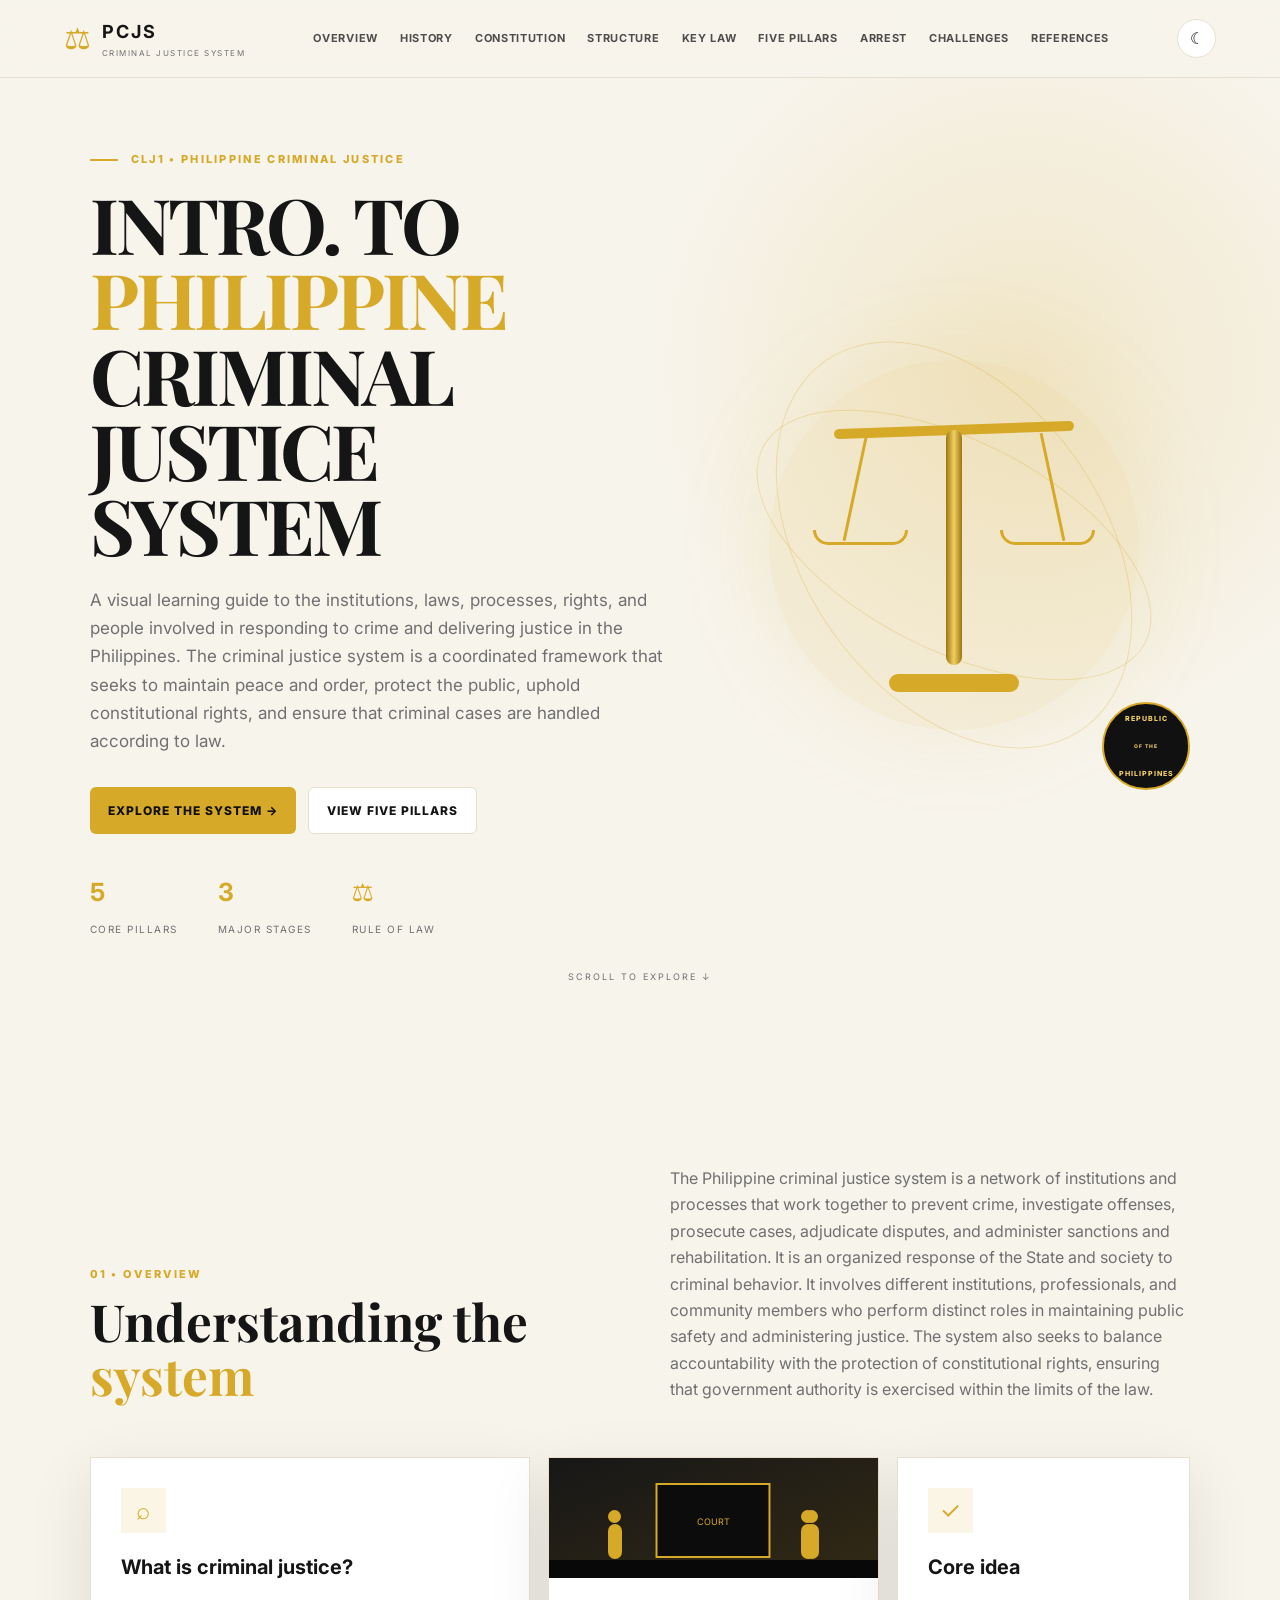
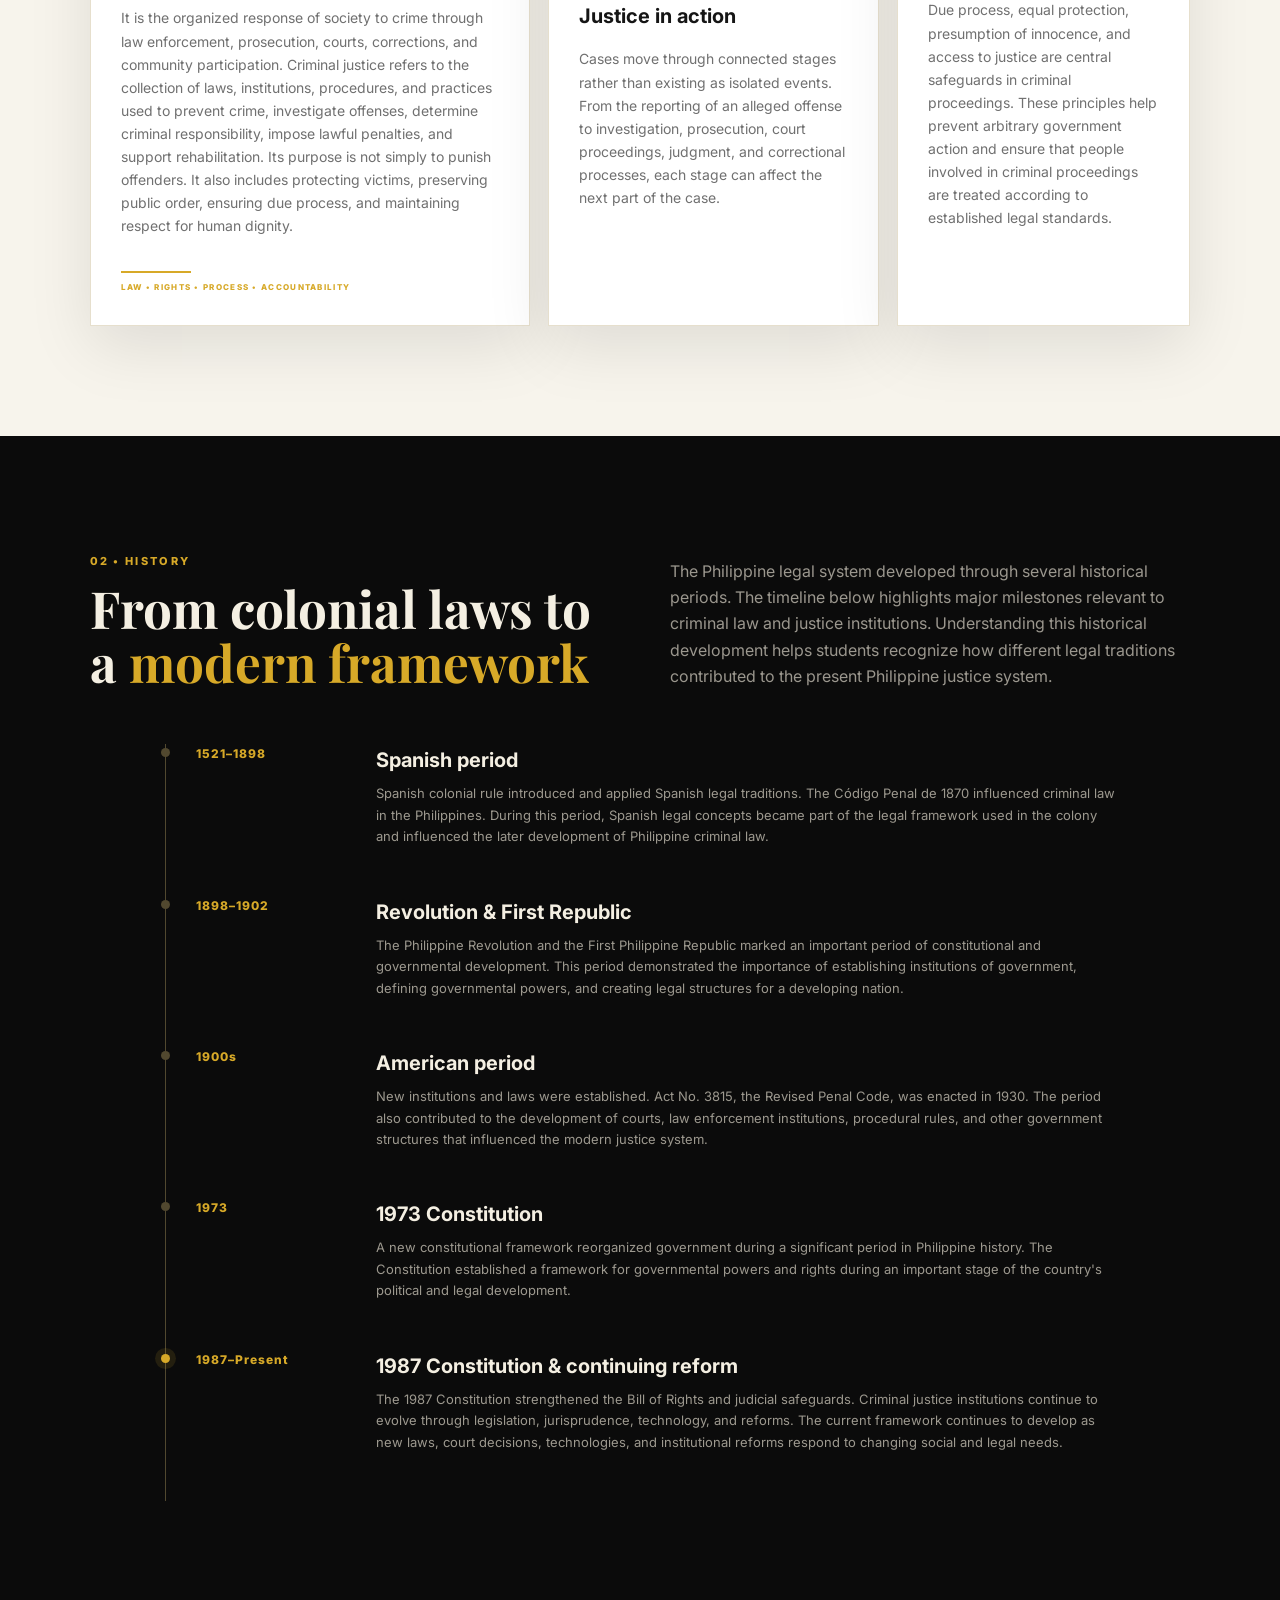
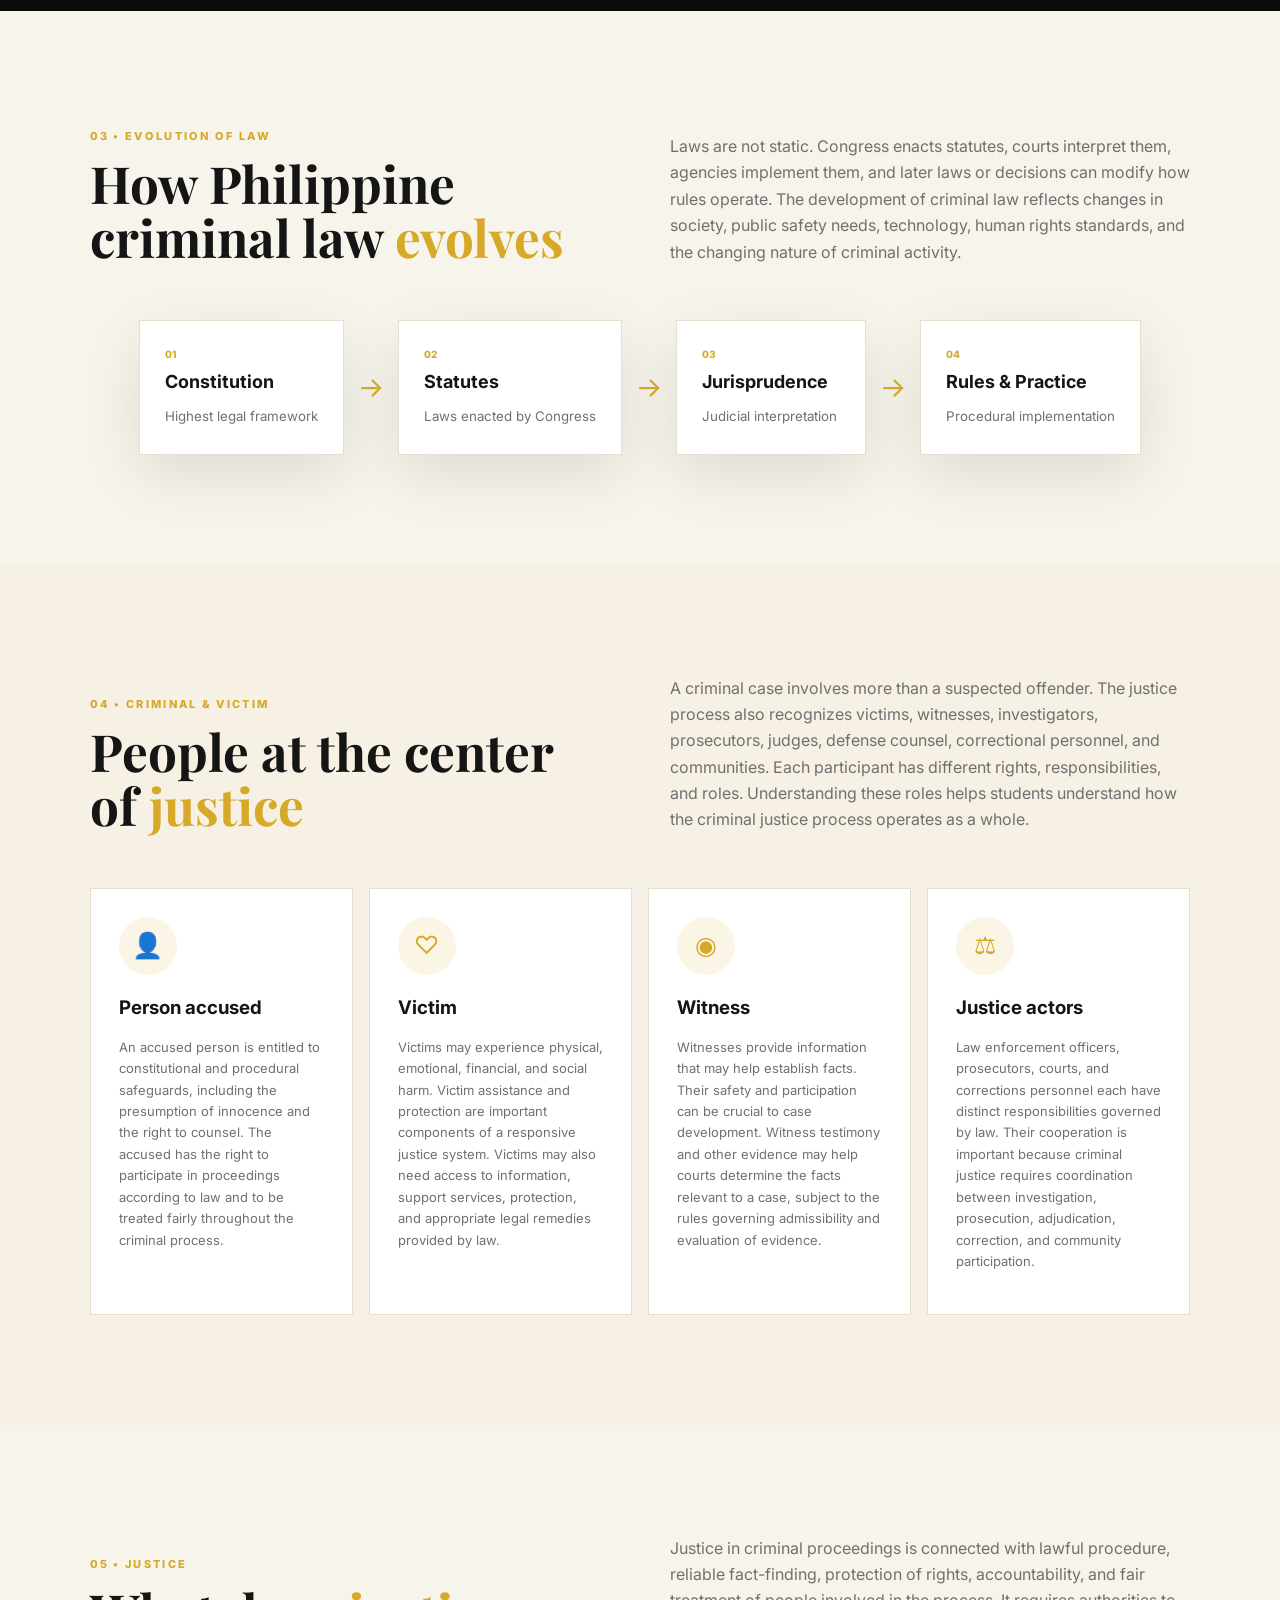
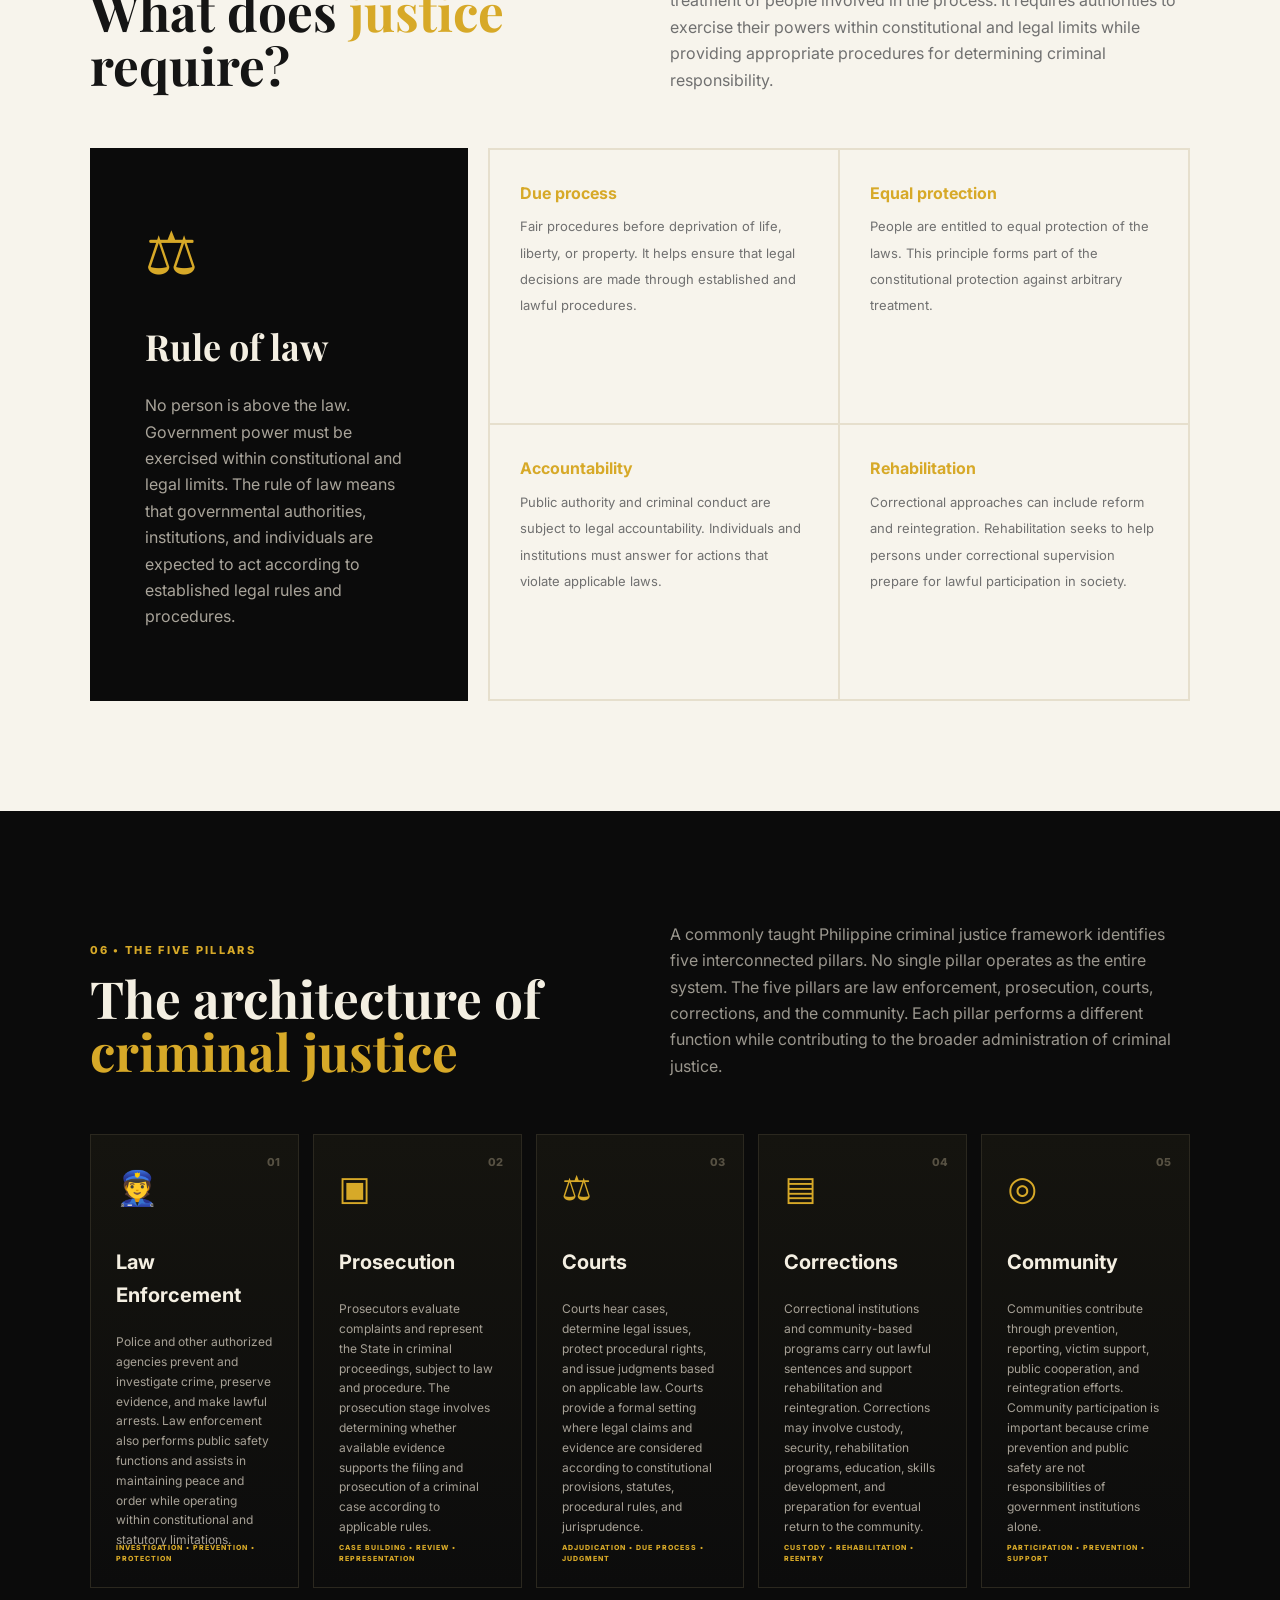
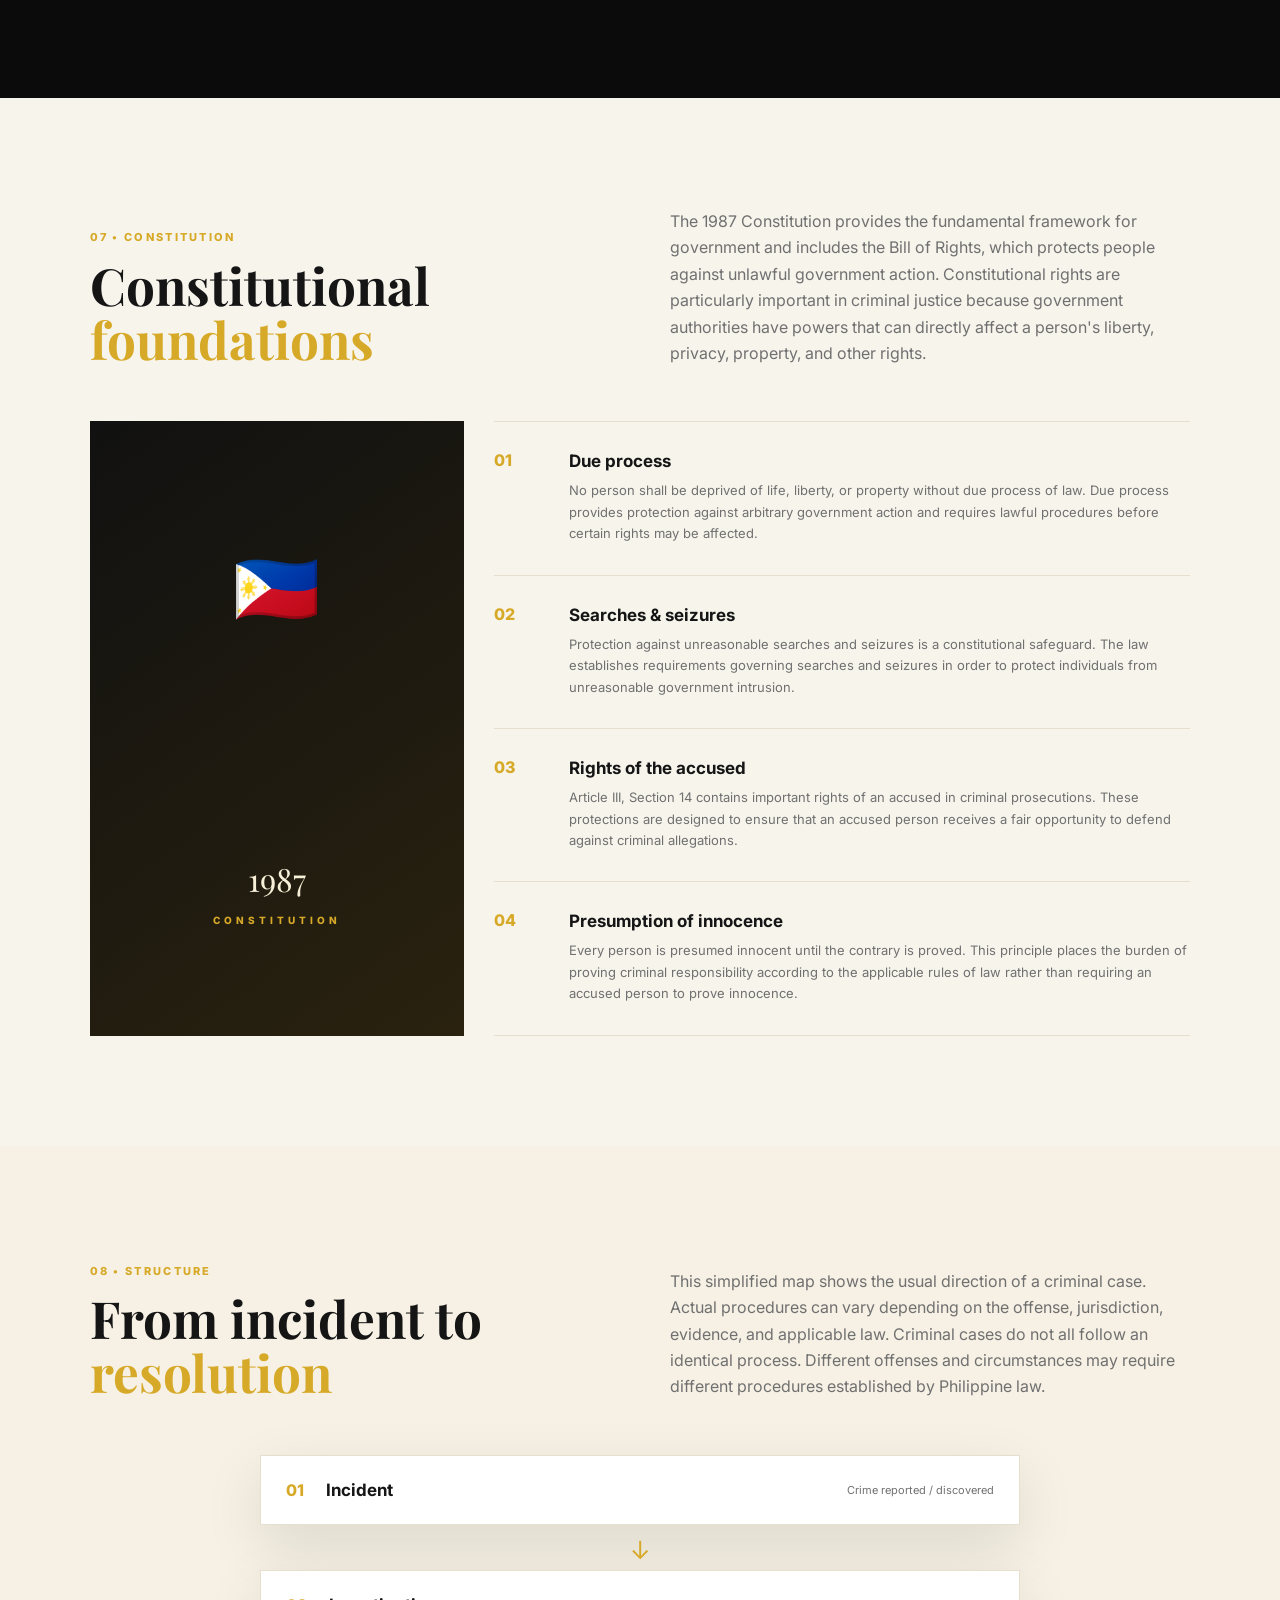
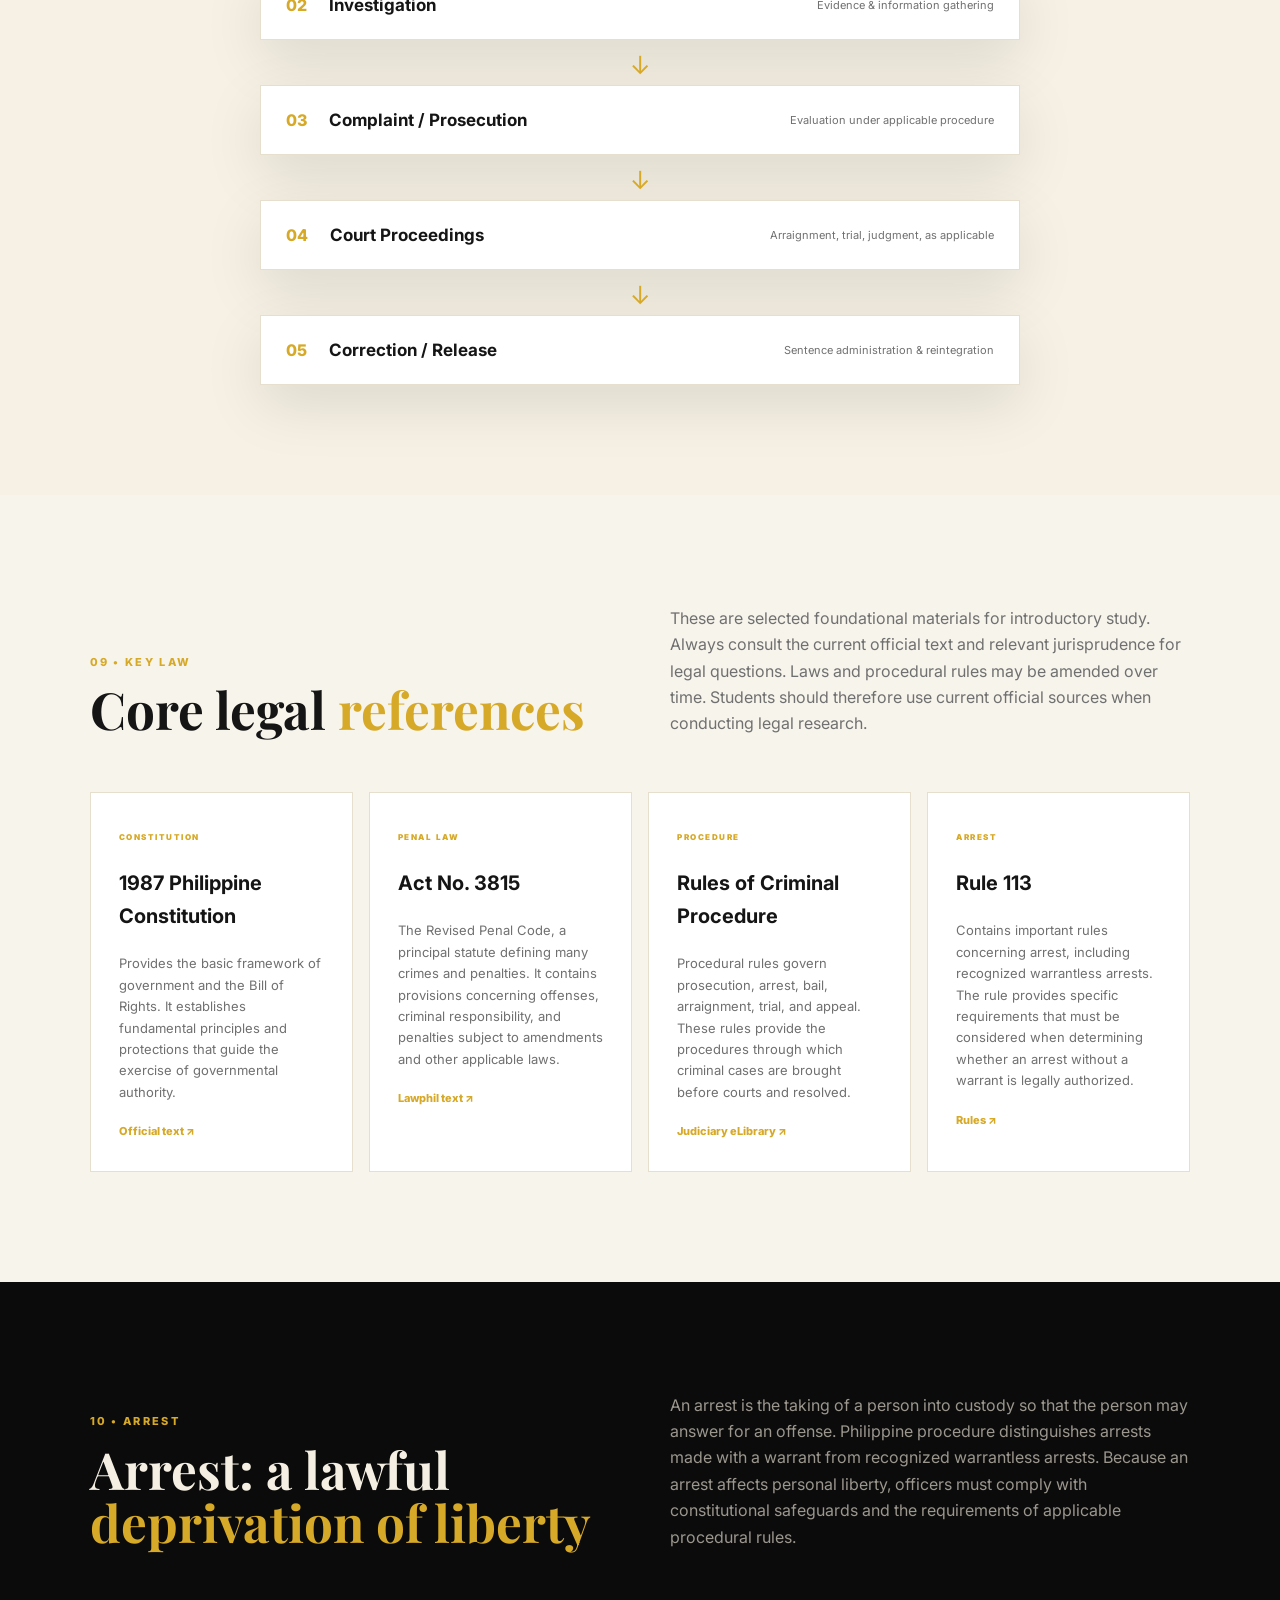
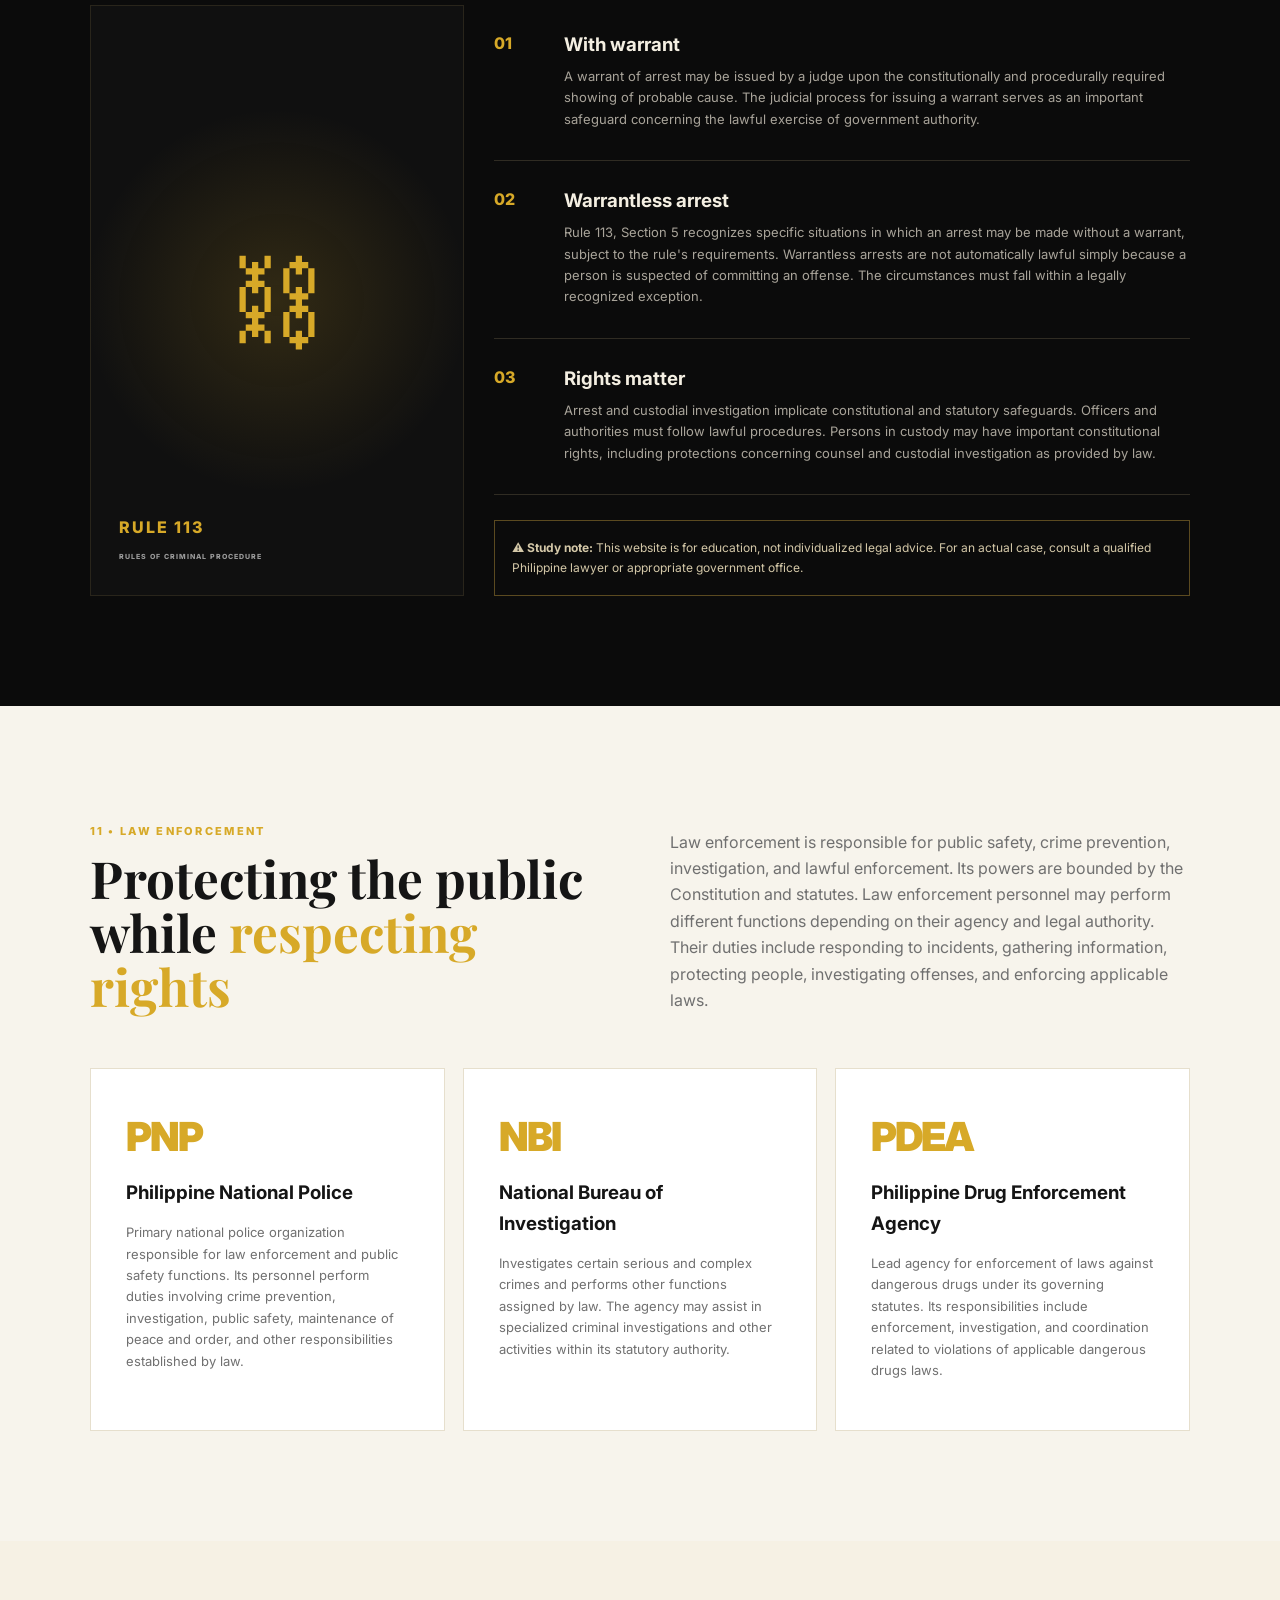
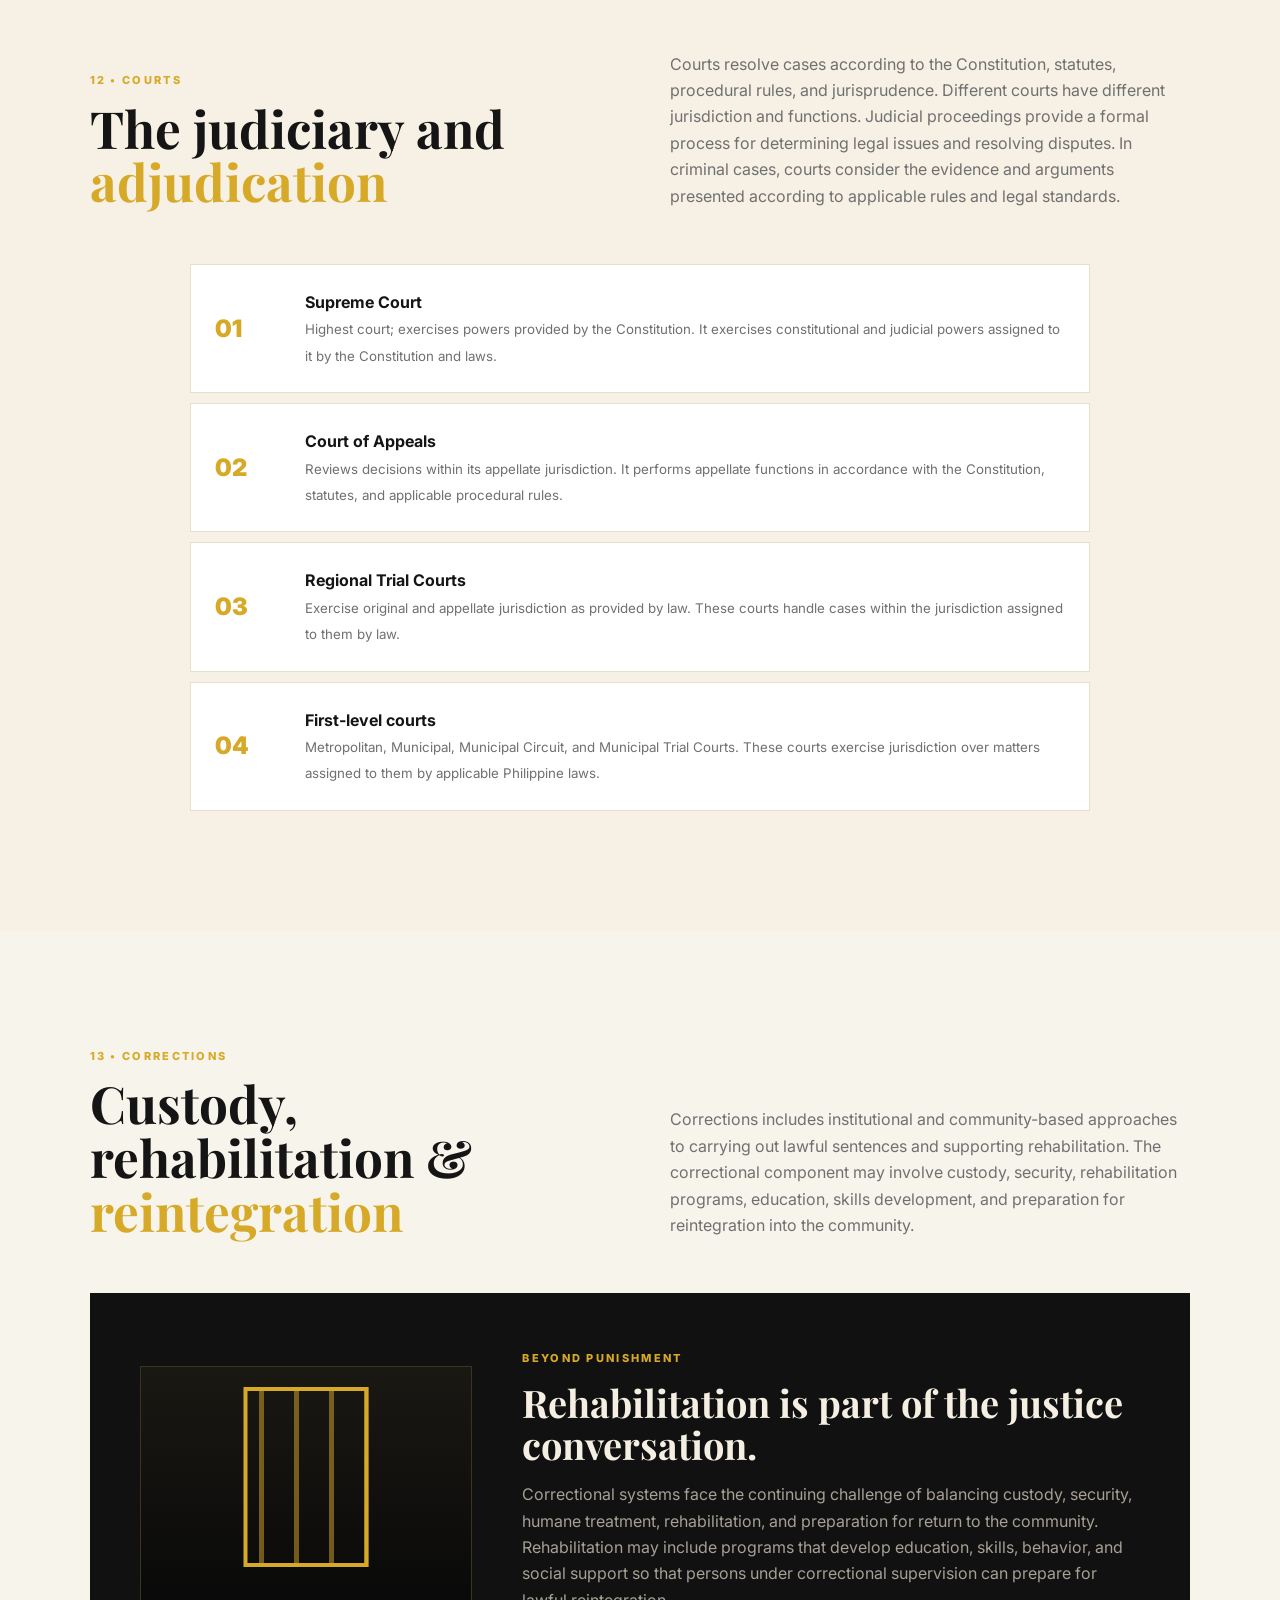
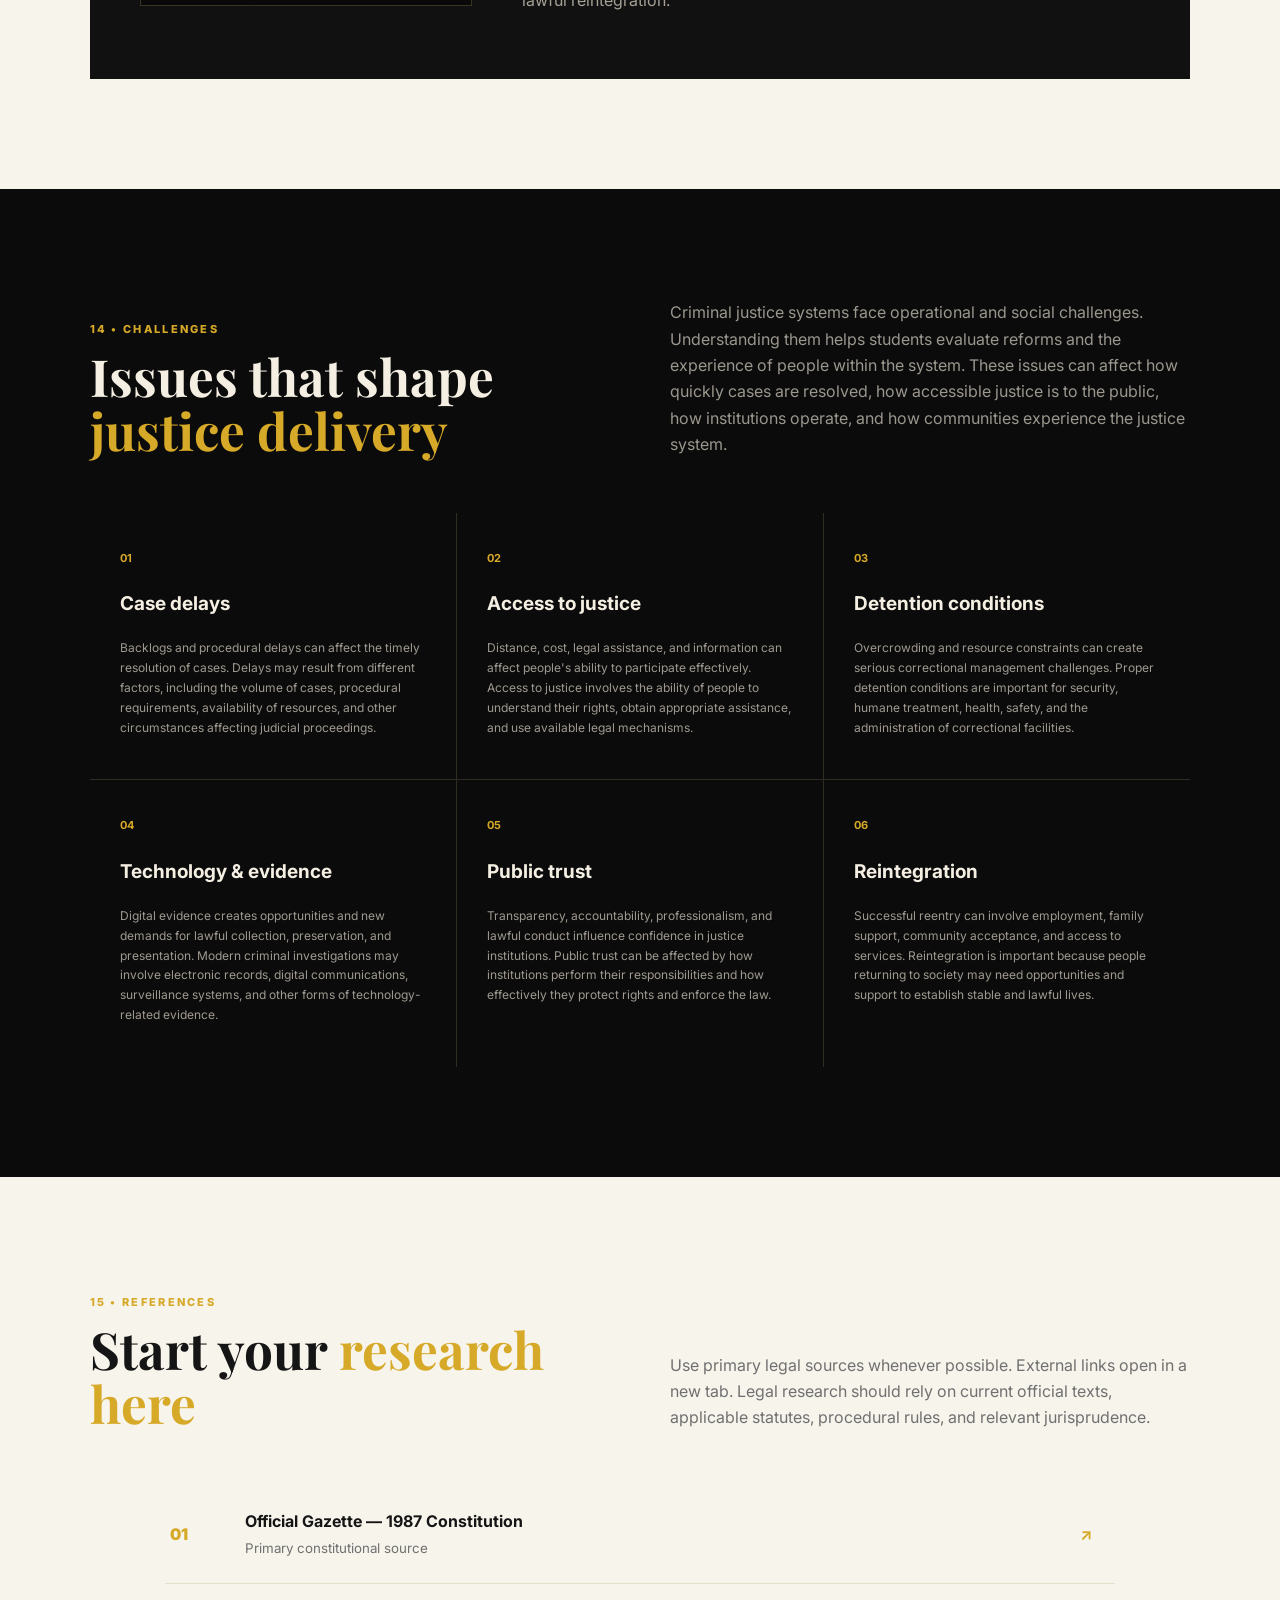
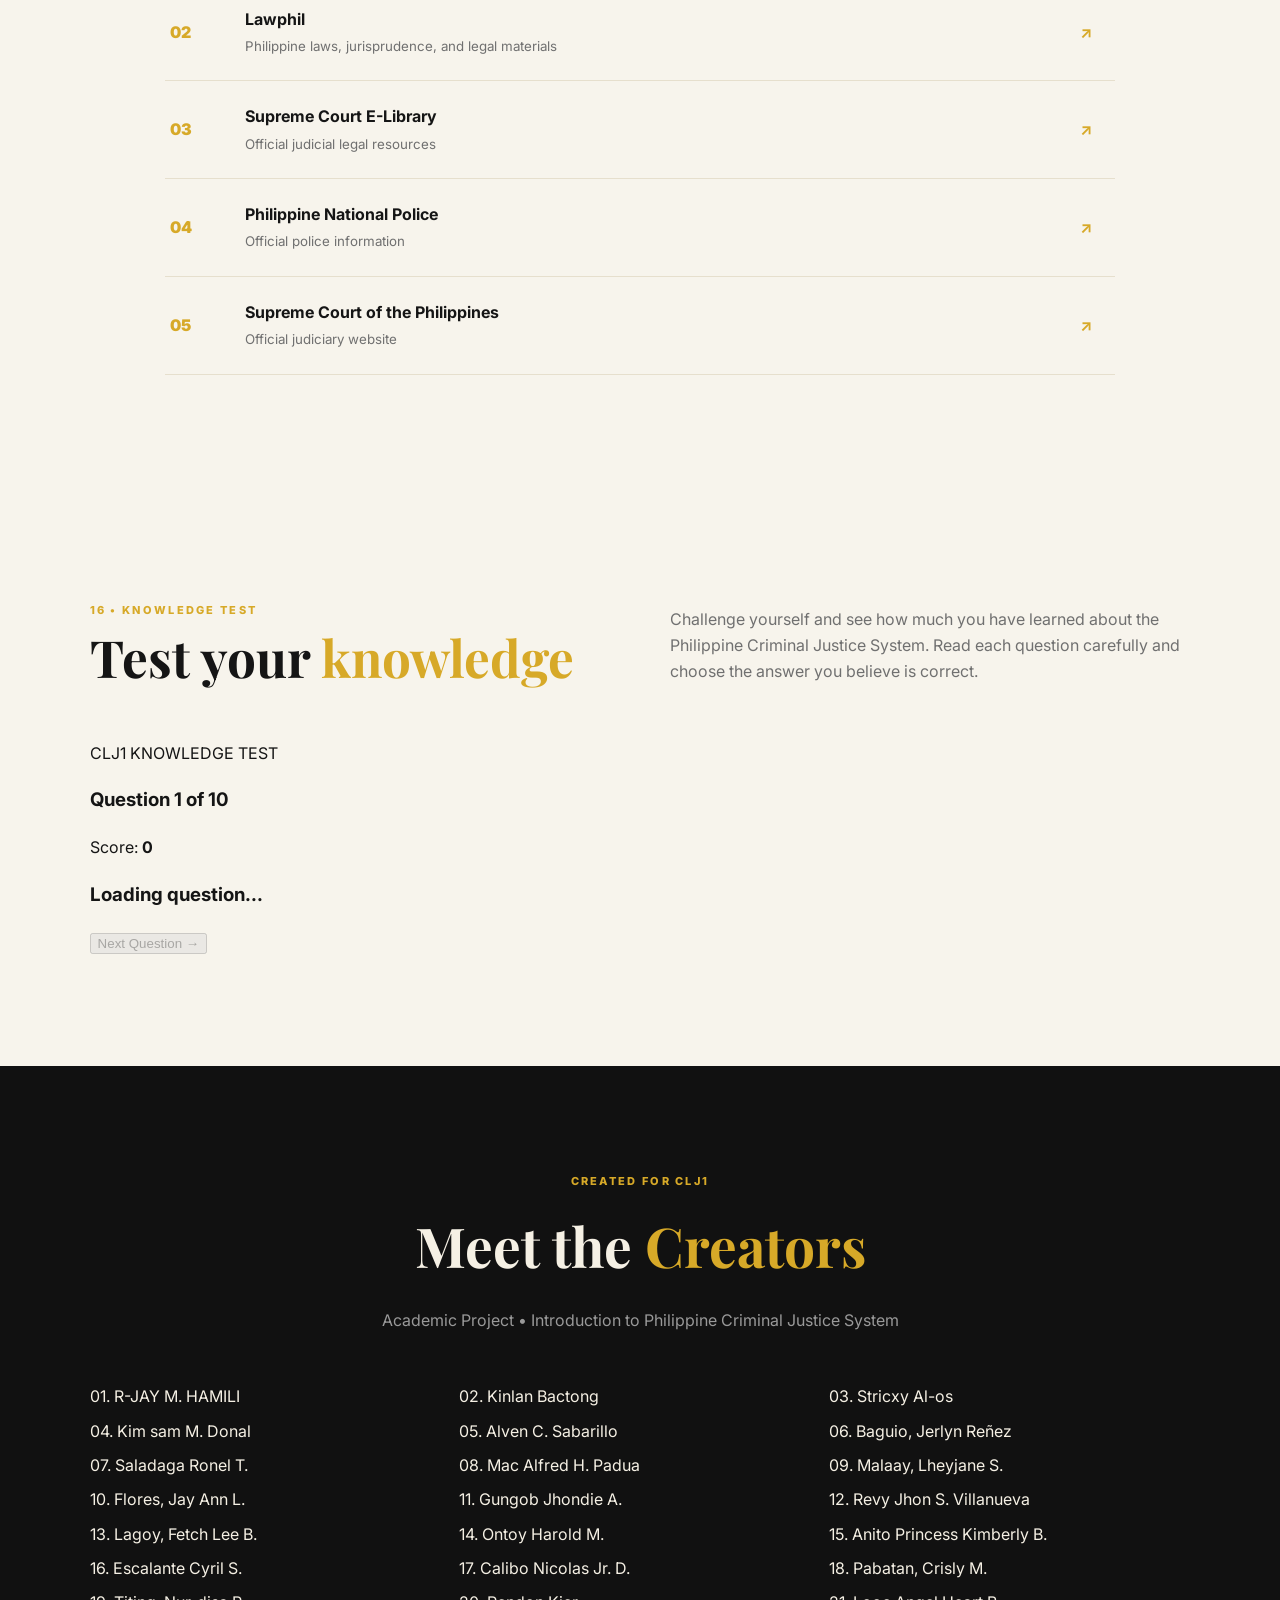
==== commit 684edcea: "Remove timestamp from index.html" ====
--- a/index.html
+++ b/index.html
@@ -1,5 +1,3 @@
-
-4:00 AM
 <!DOCTYPE html>
 <html lang="en">
 <head>
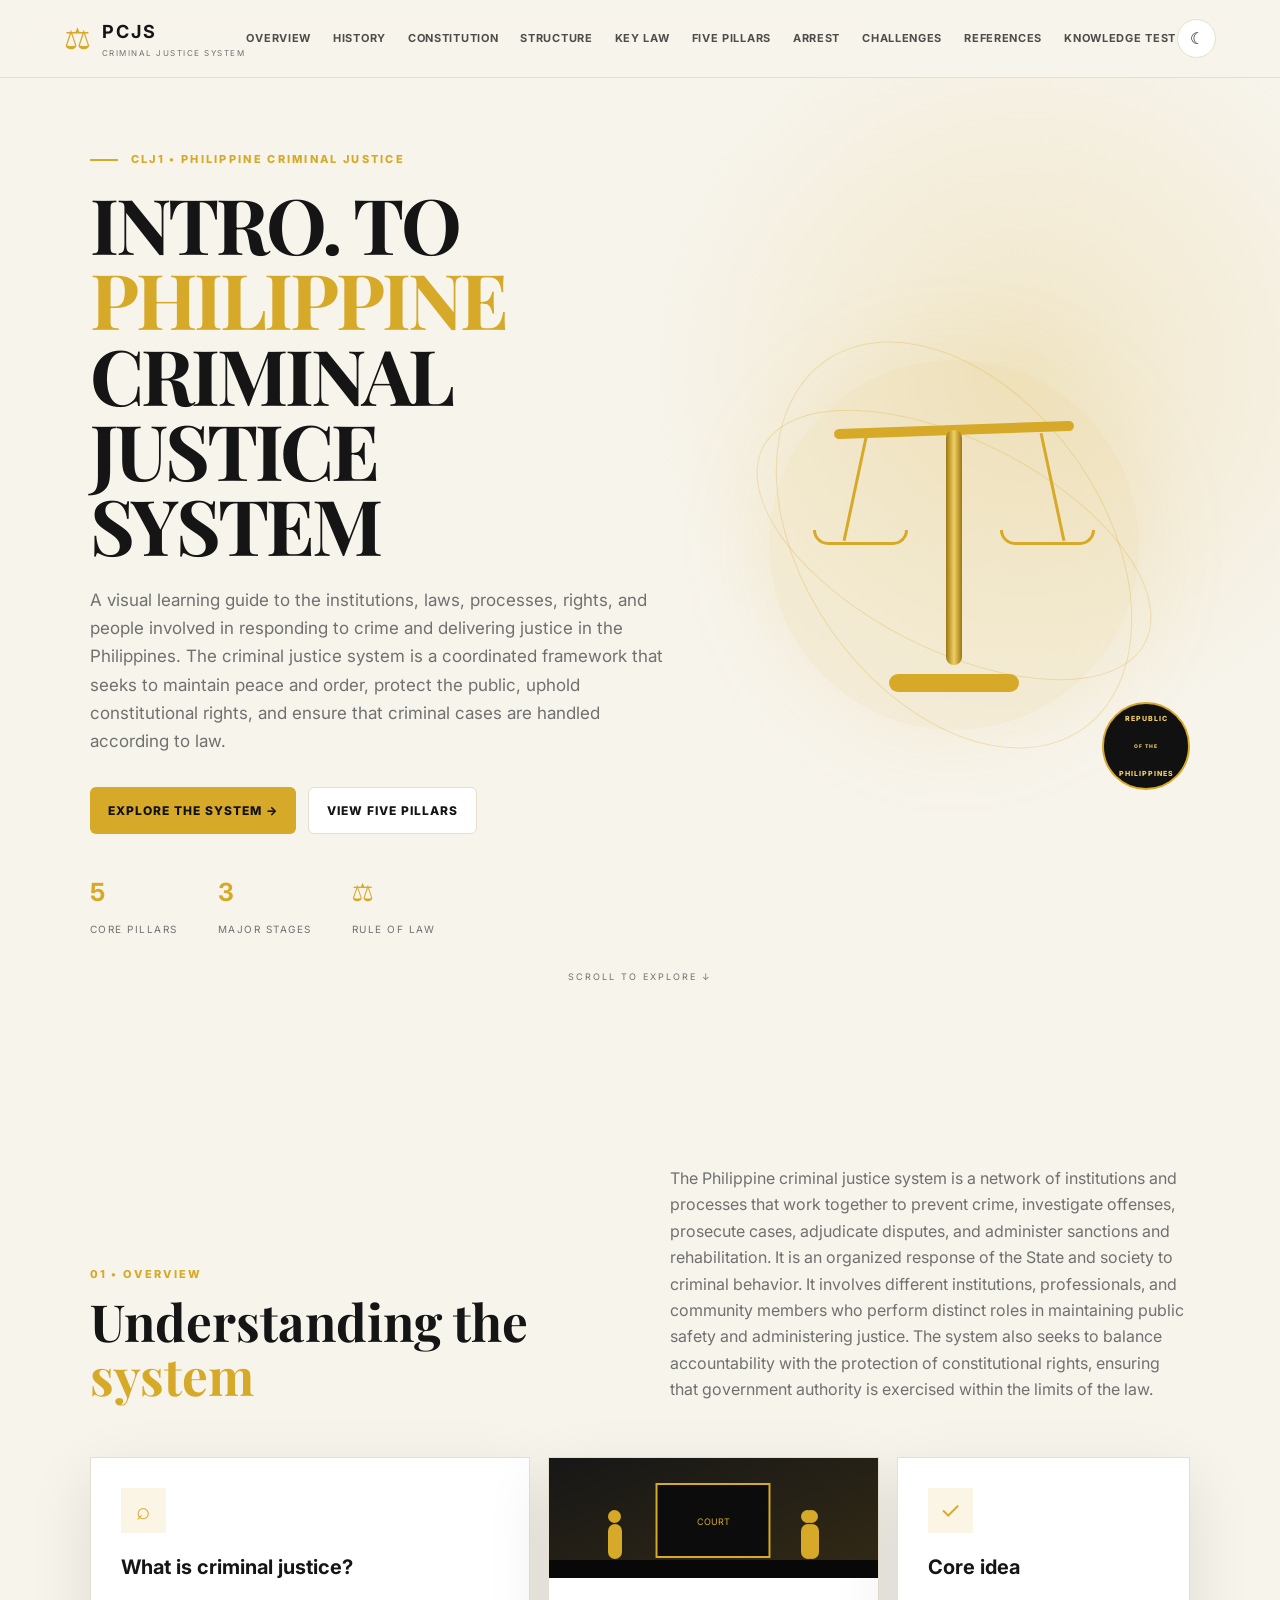
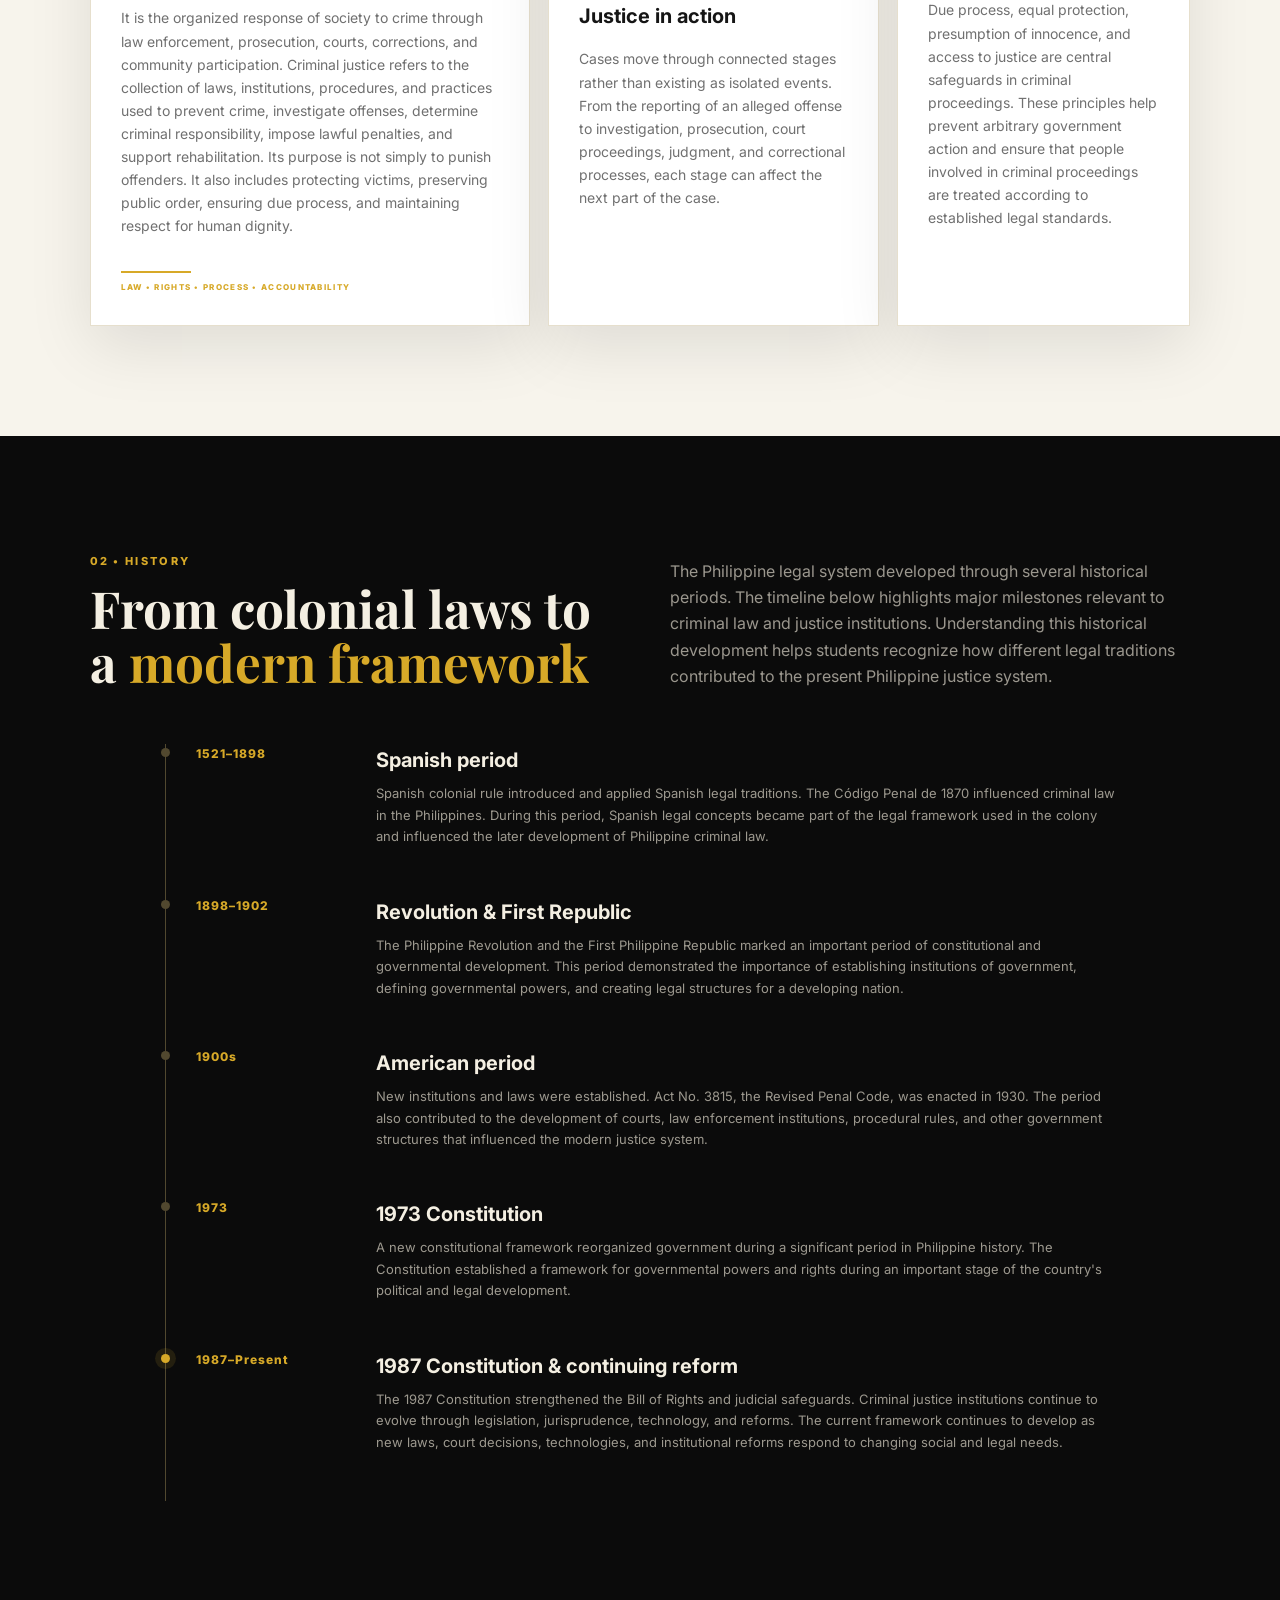
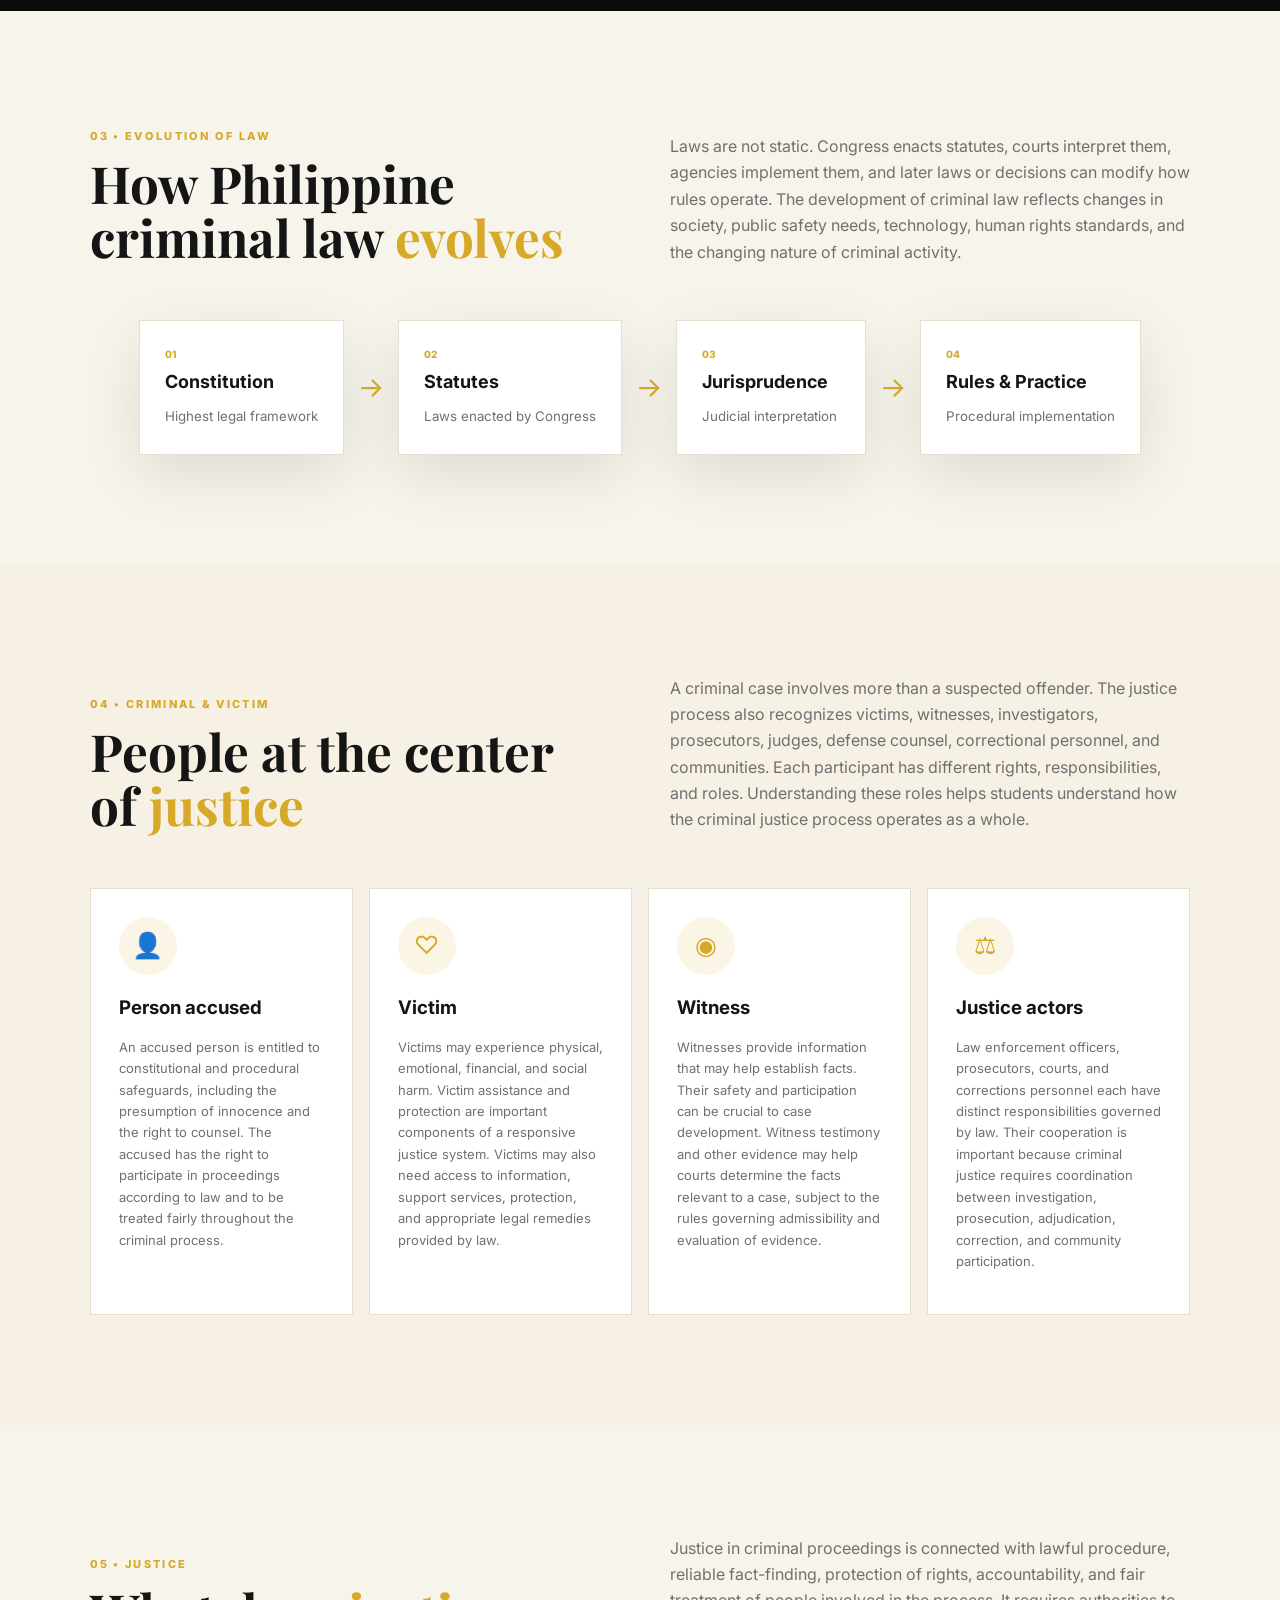
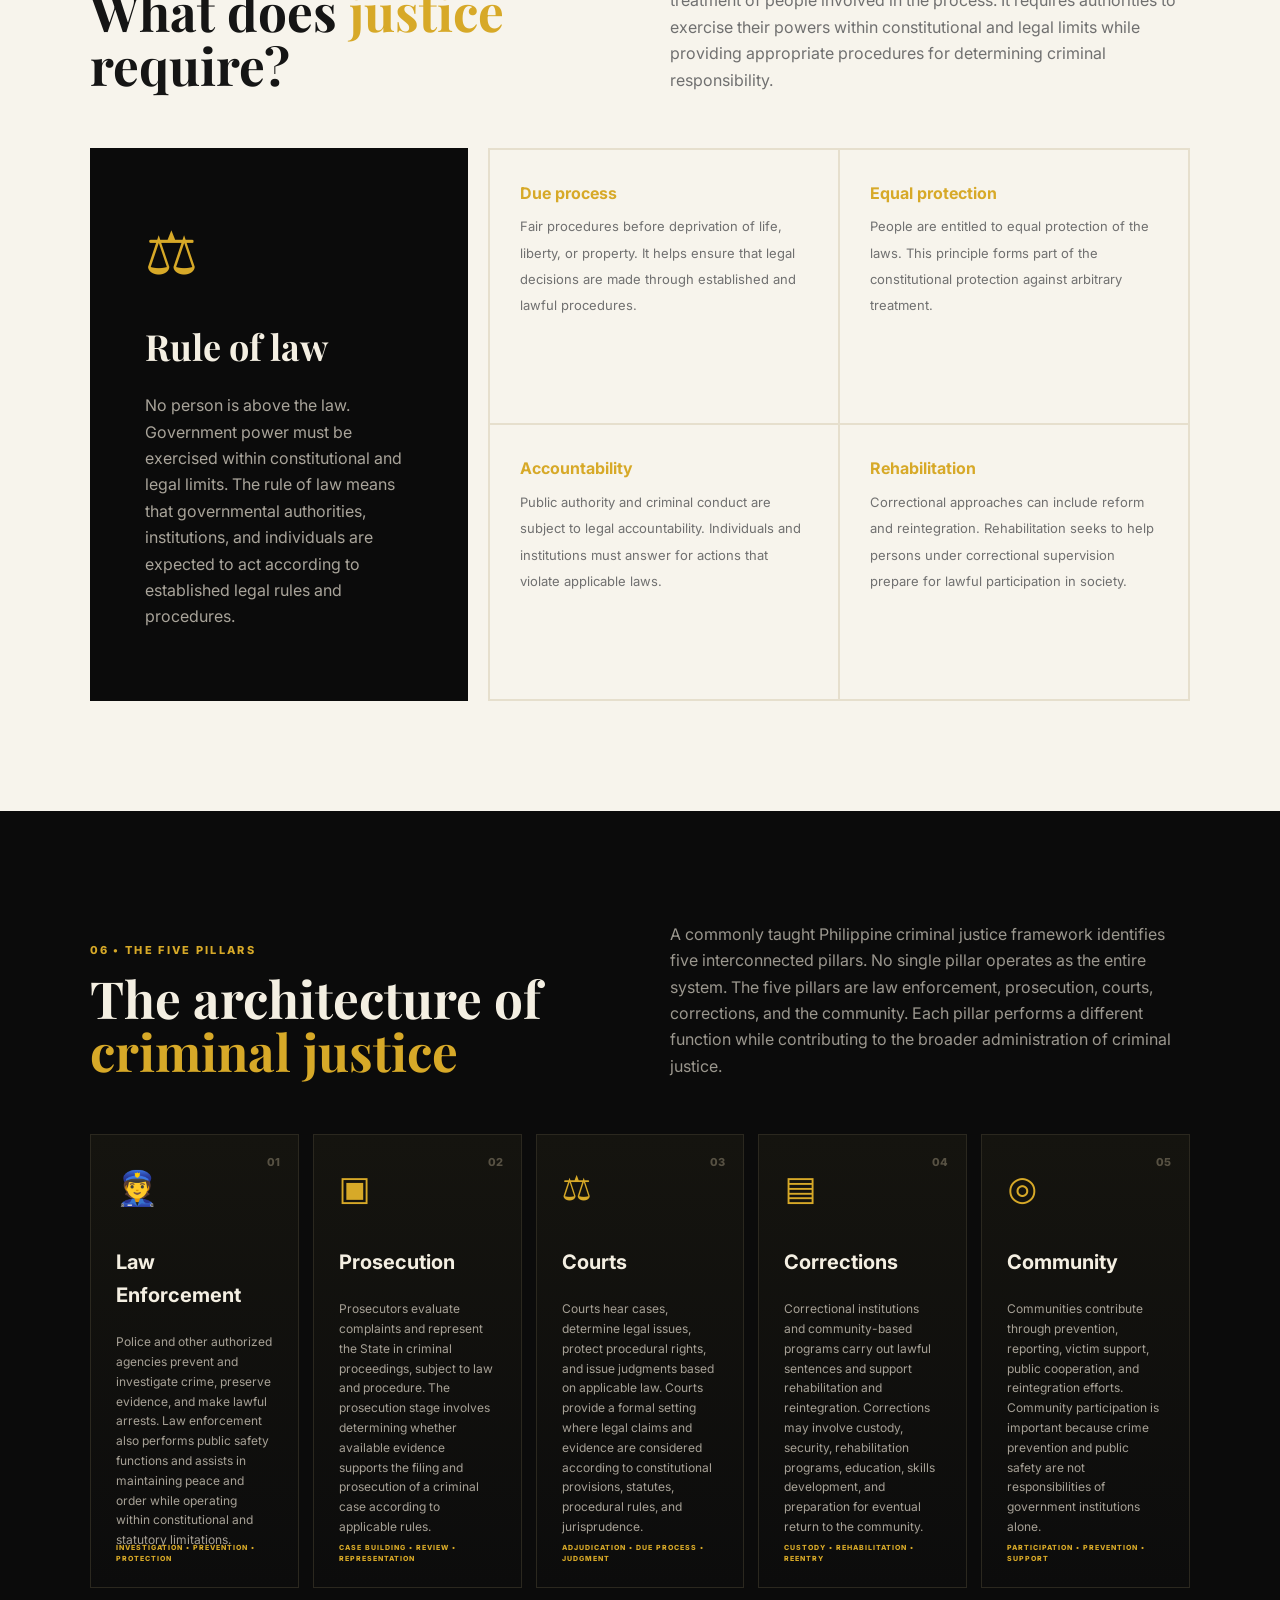
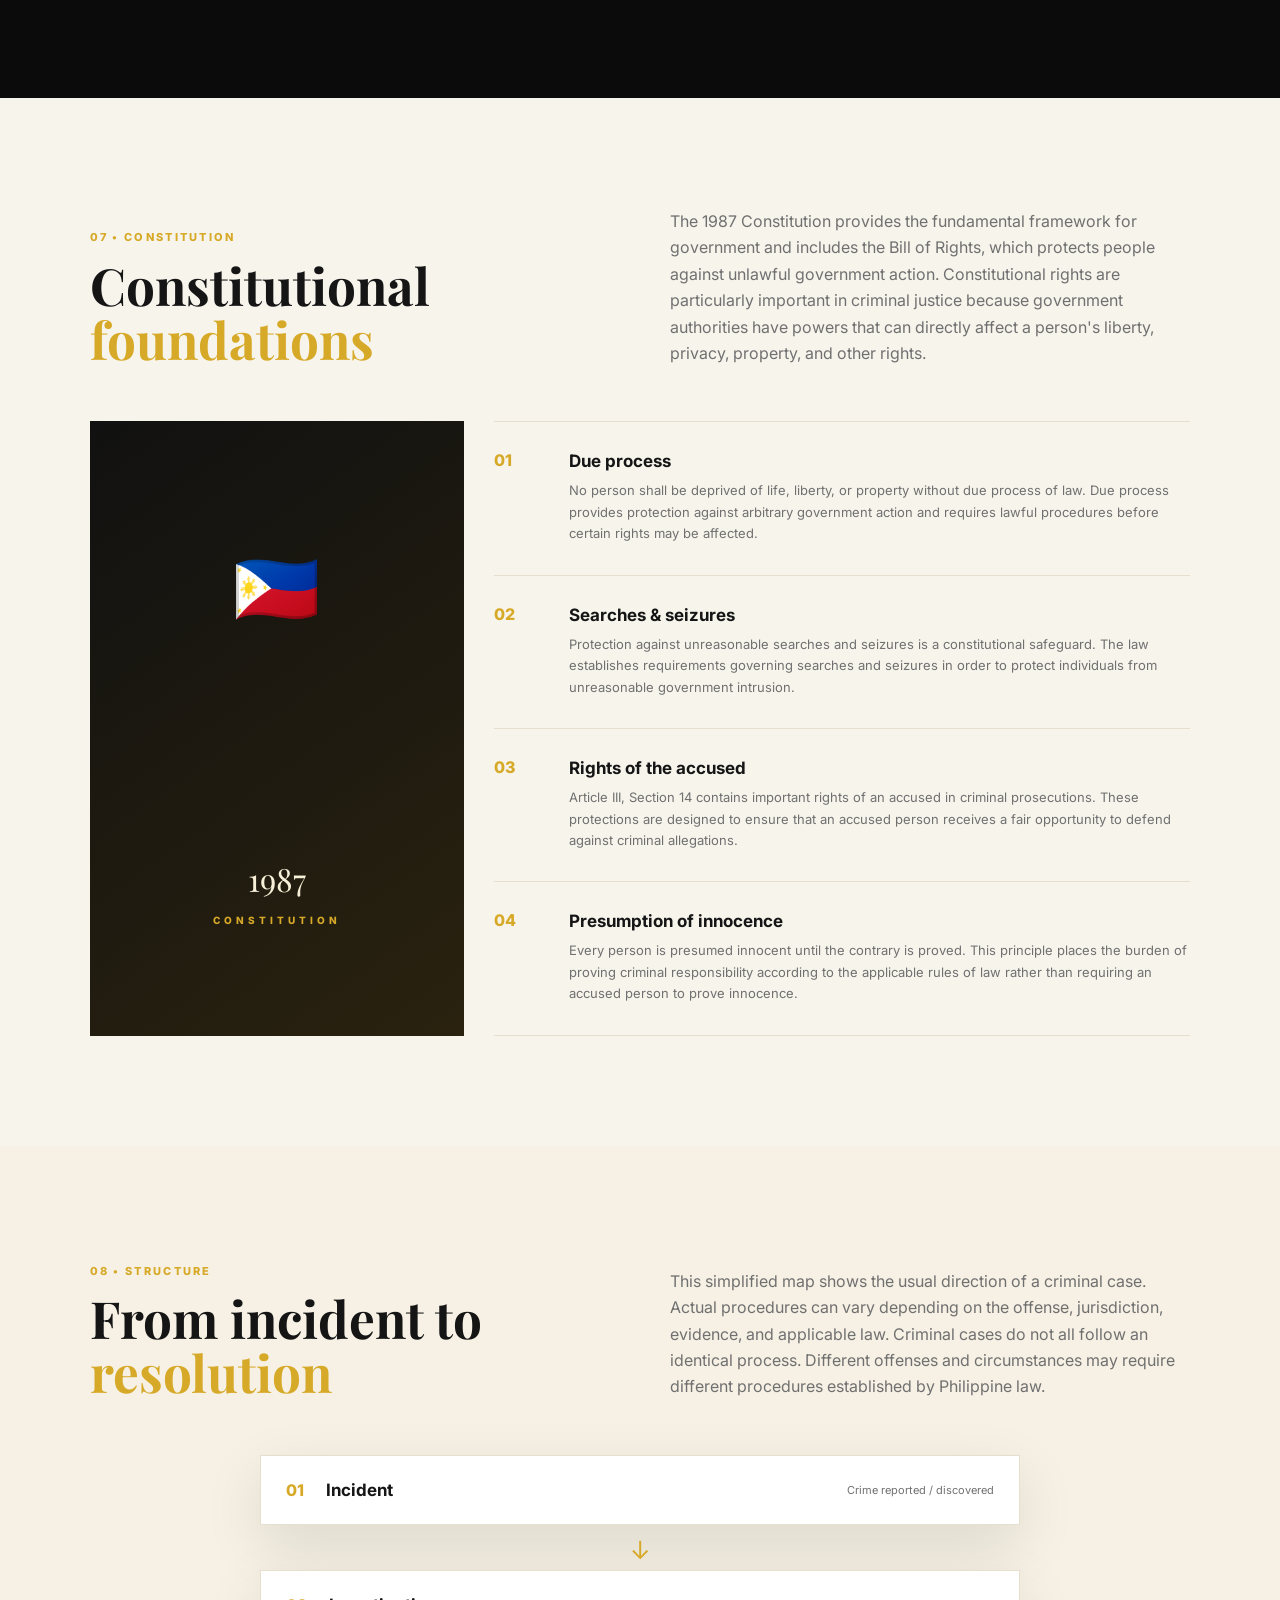
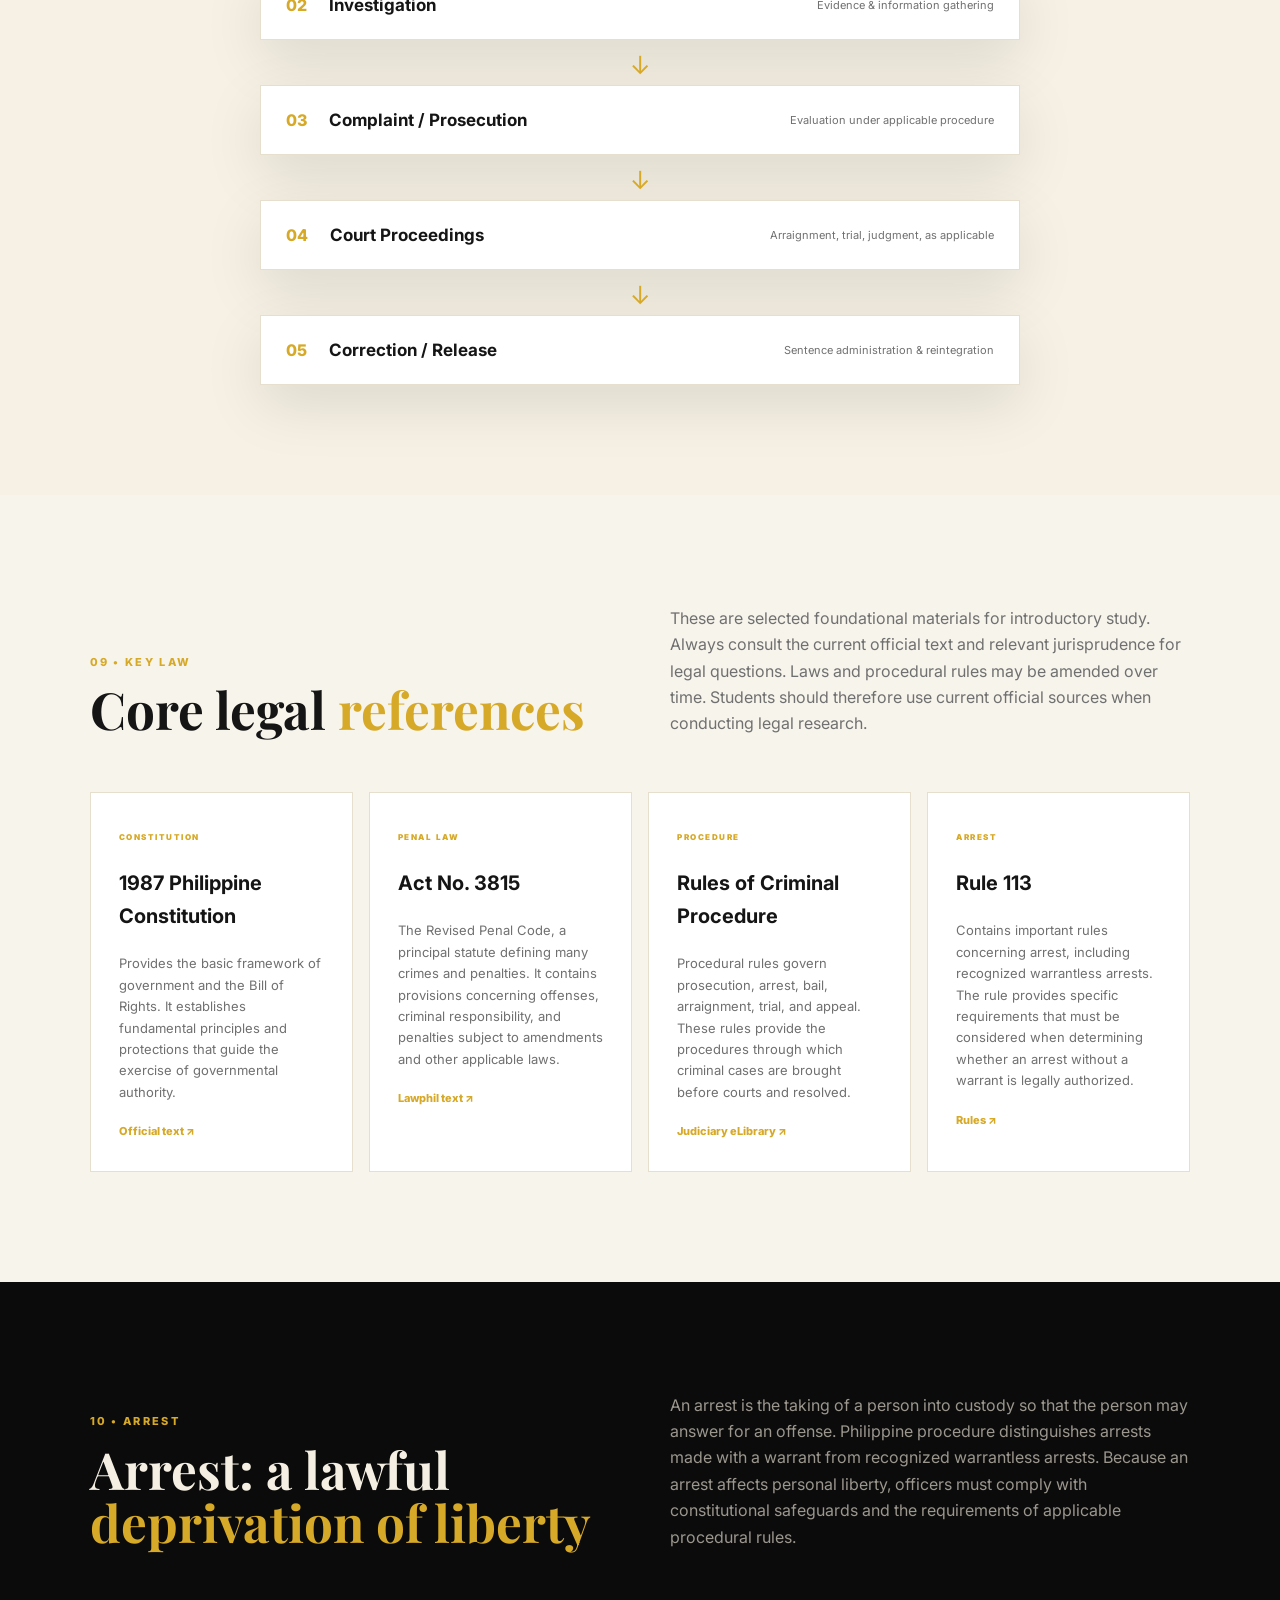
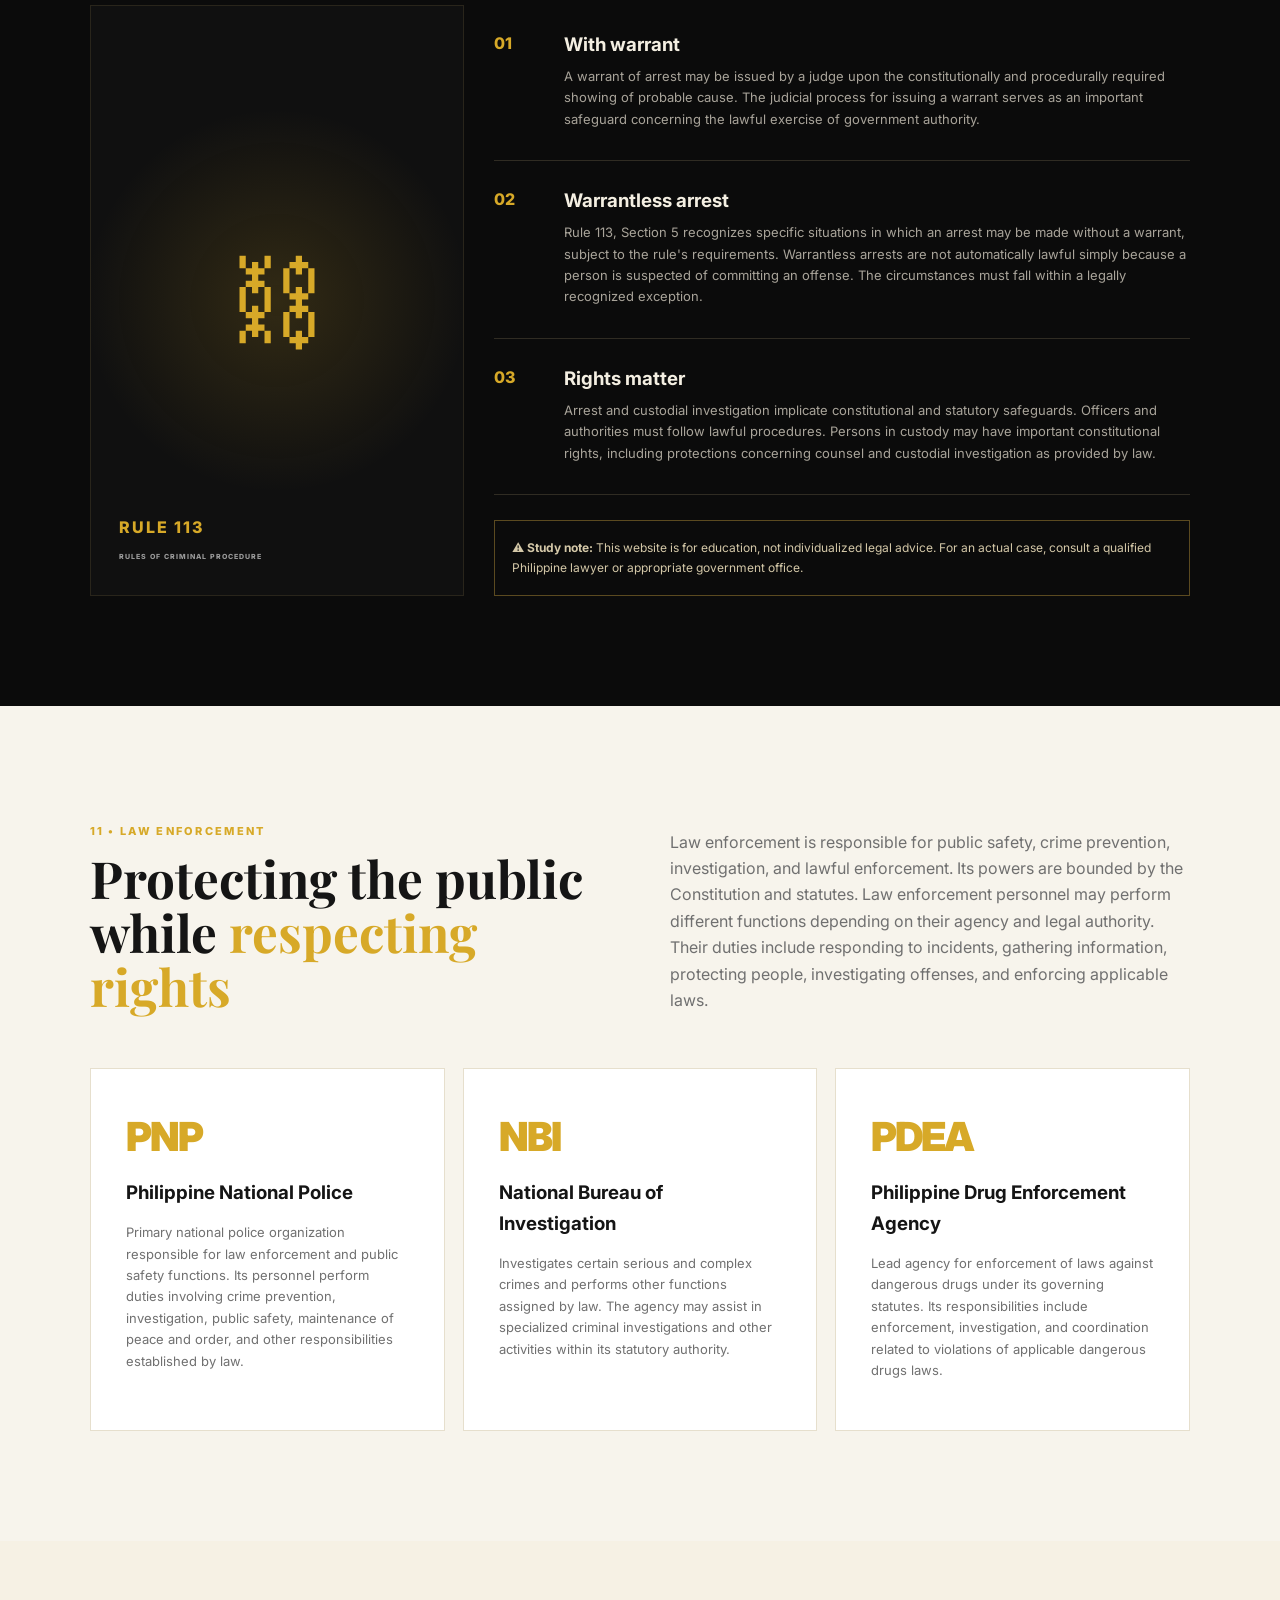
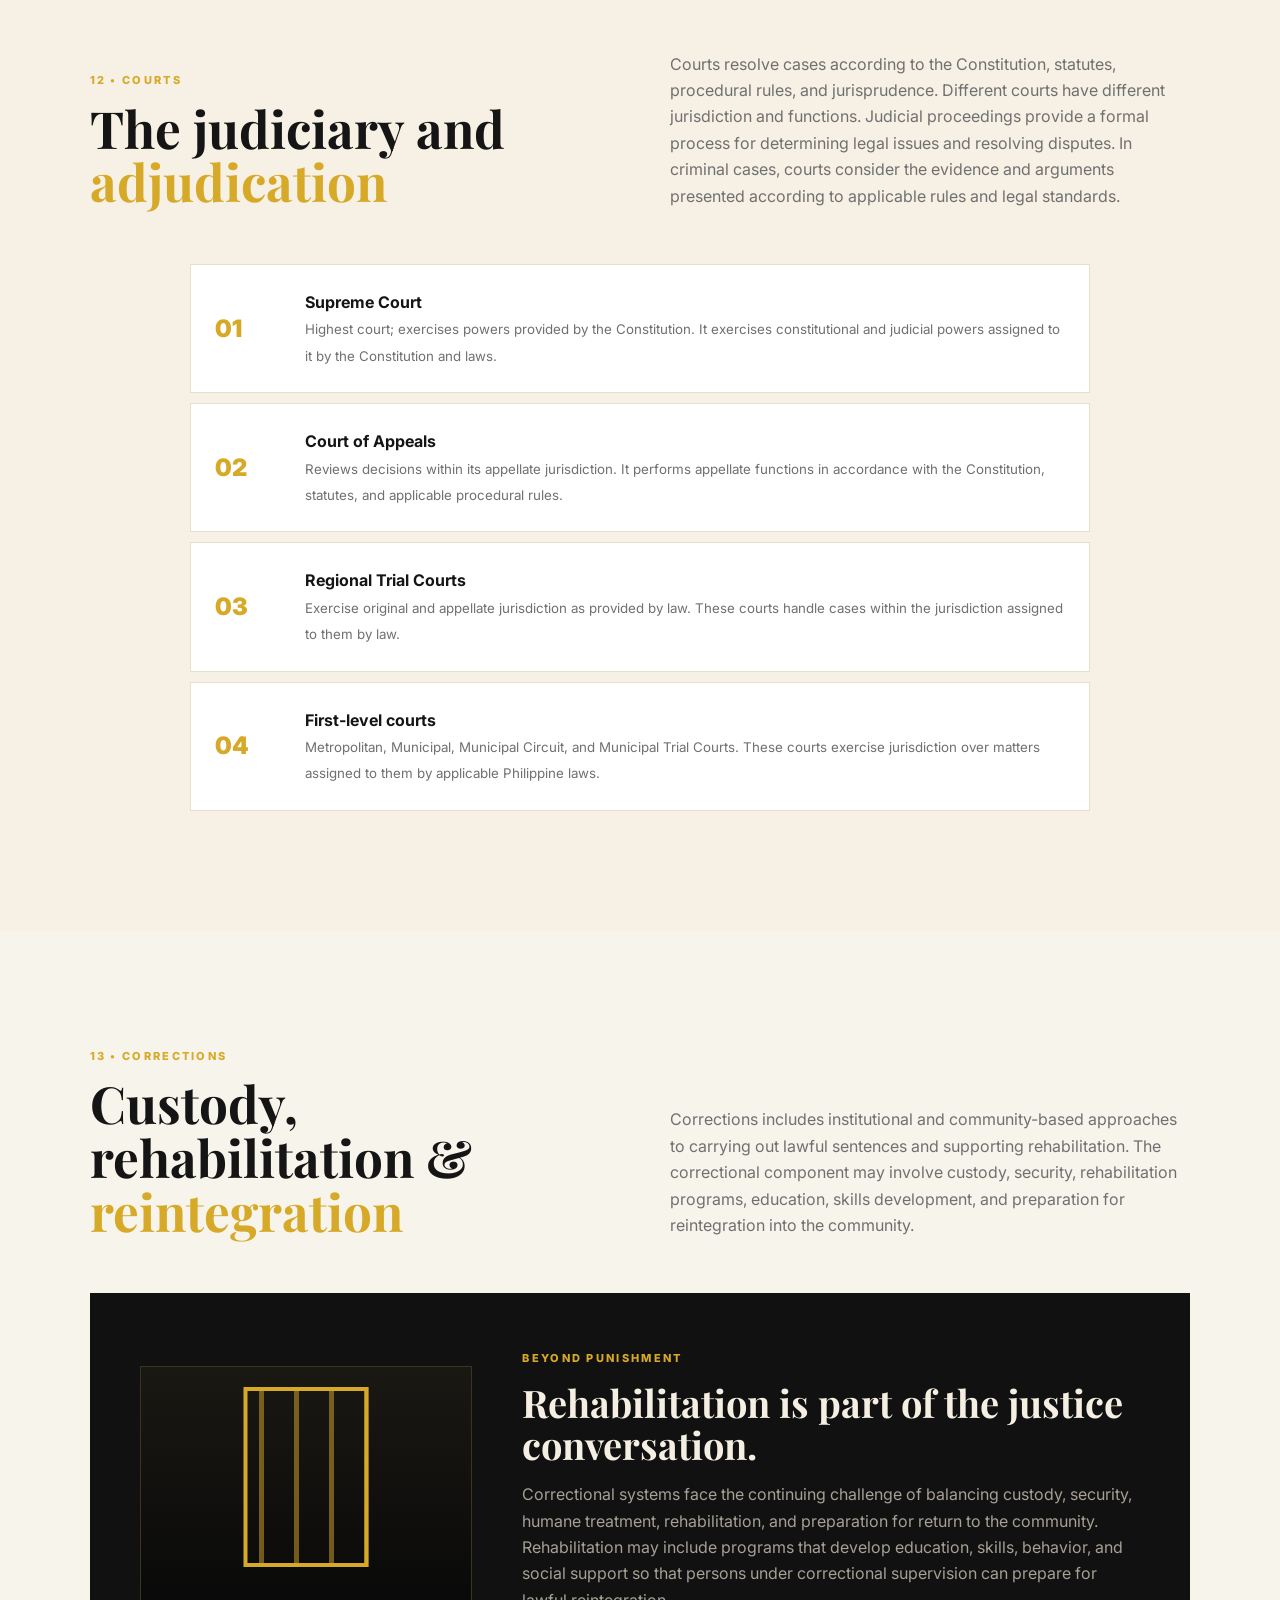
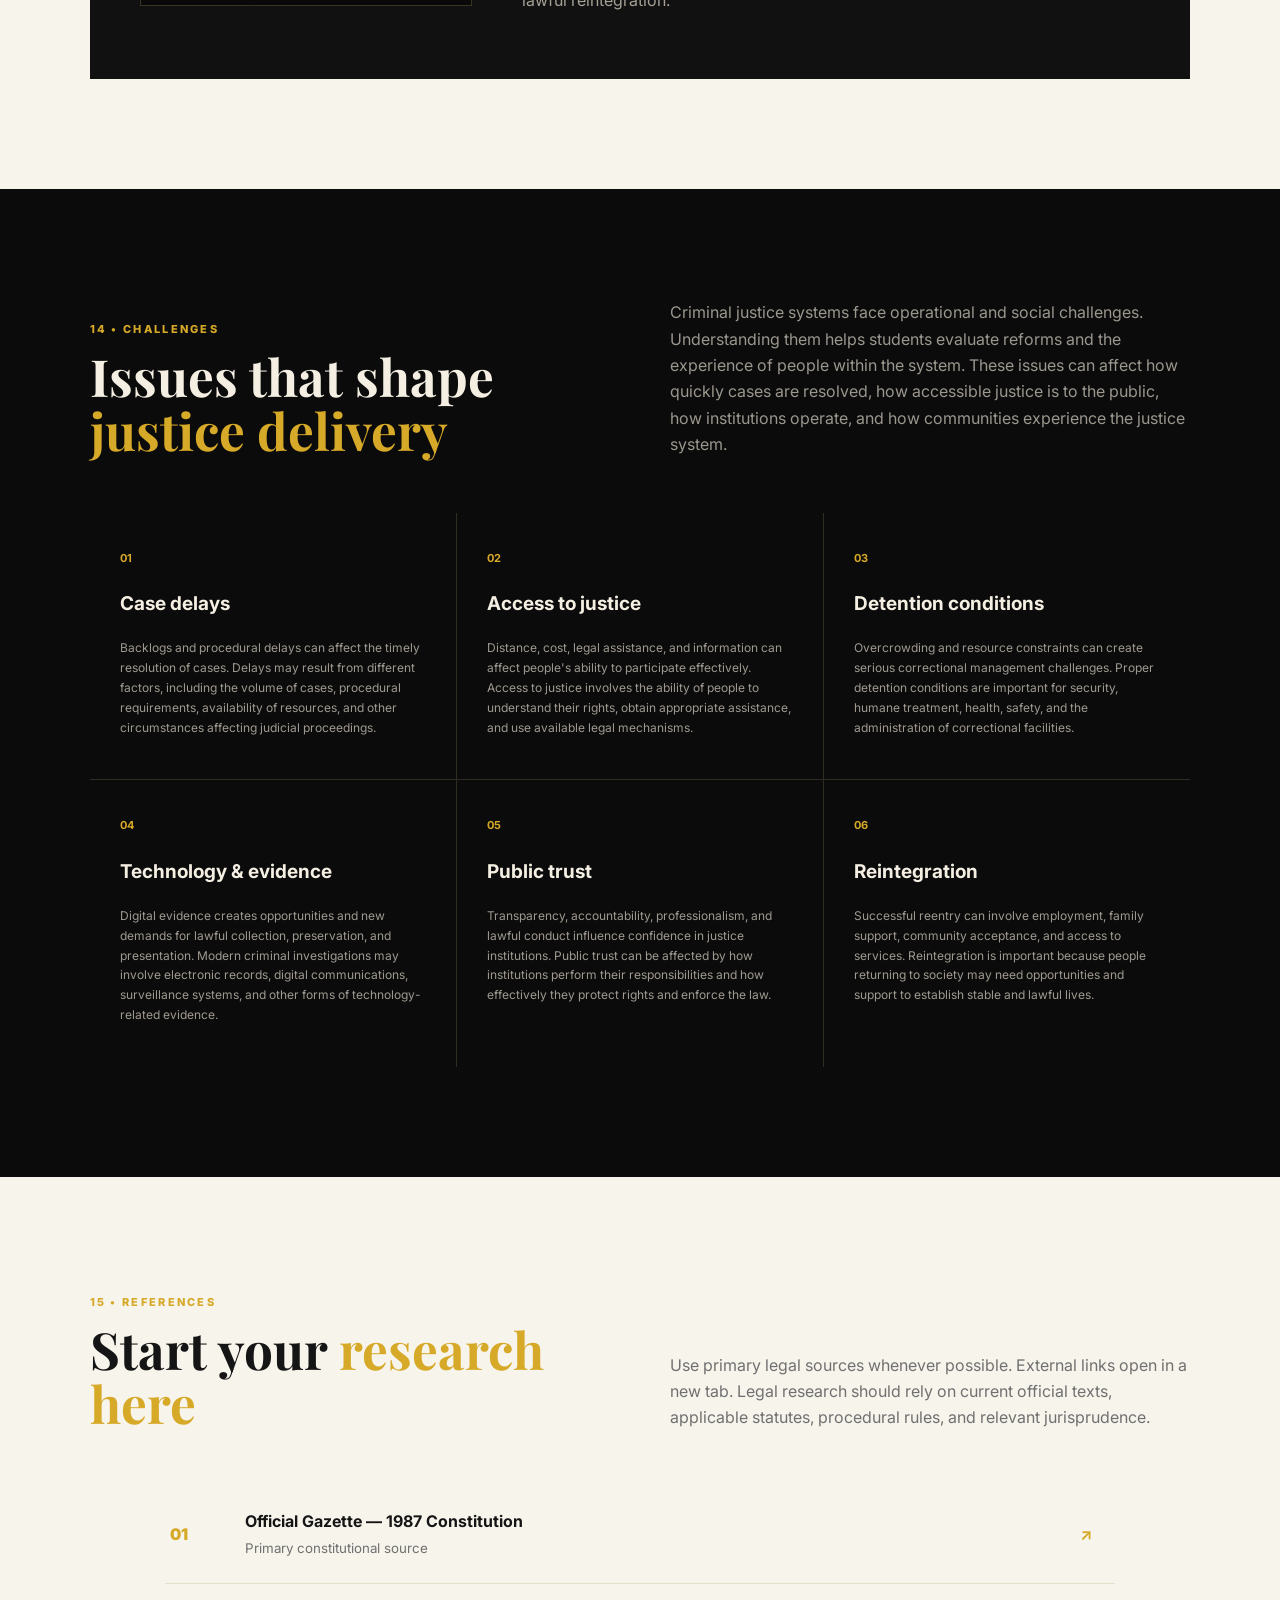
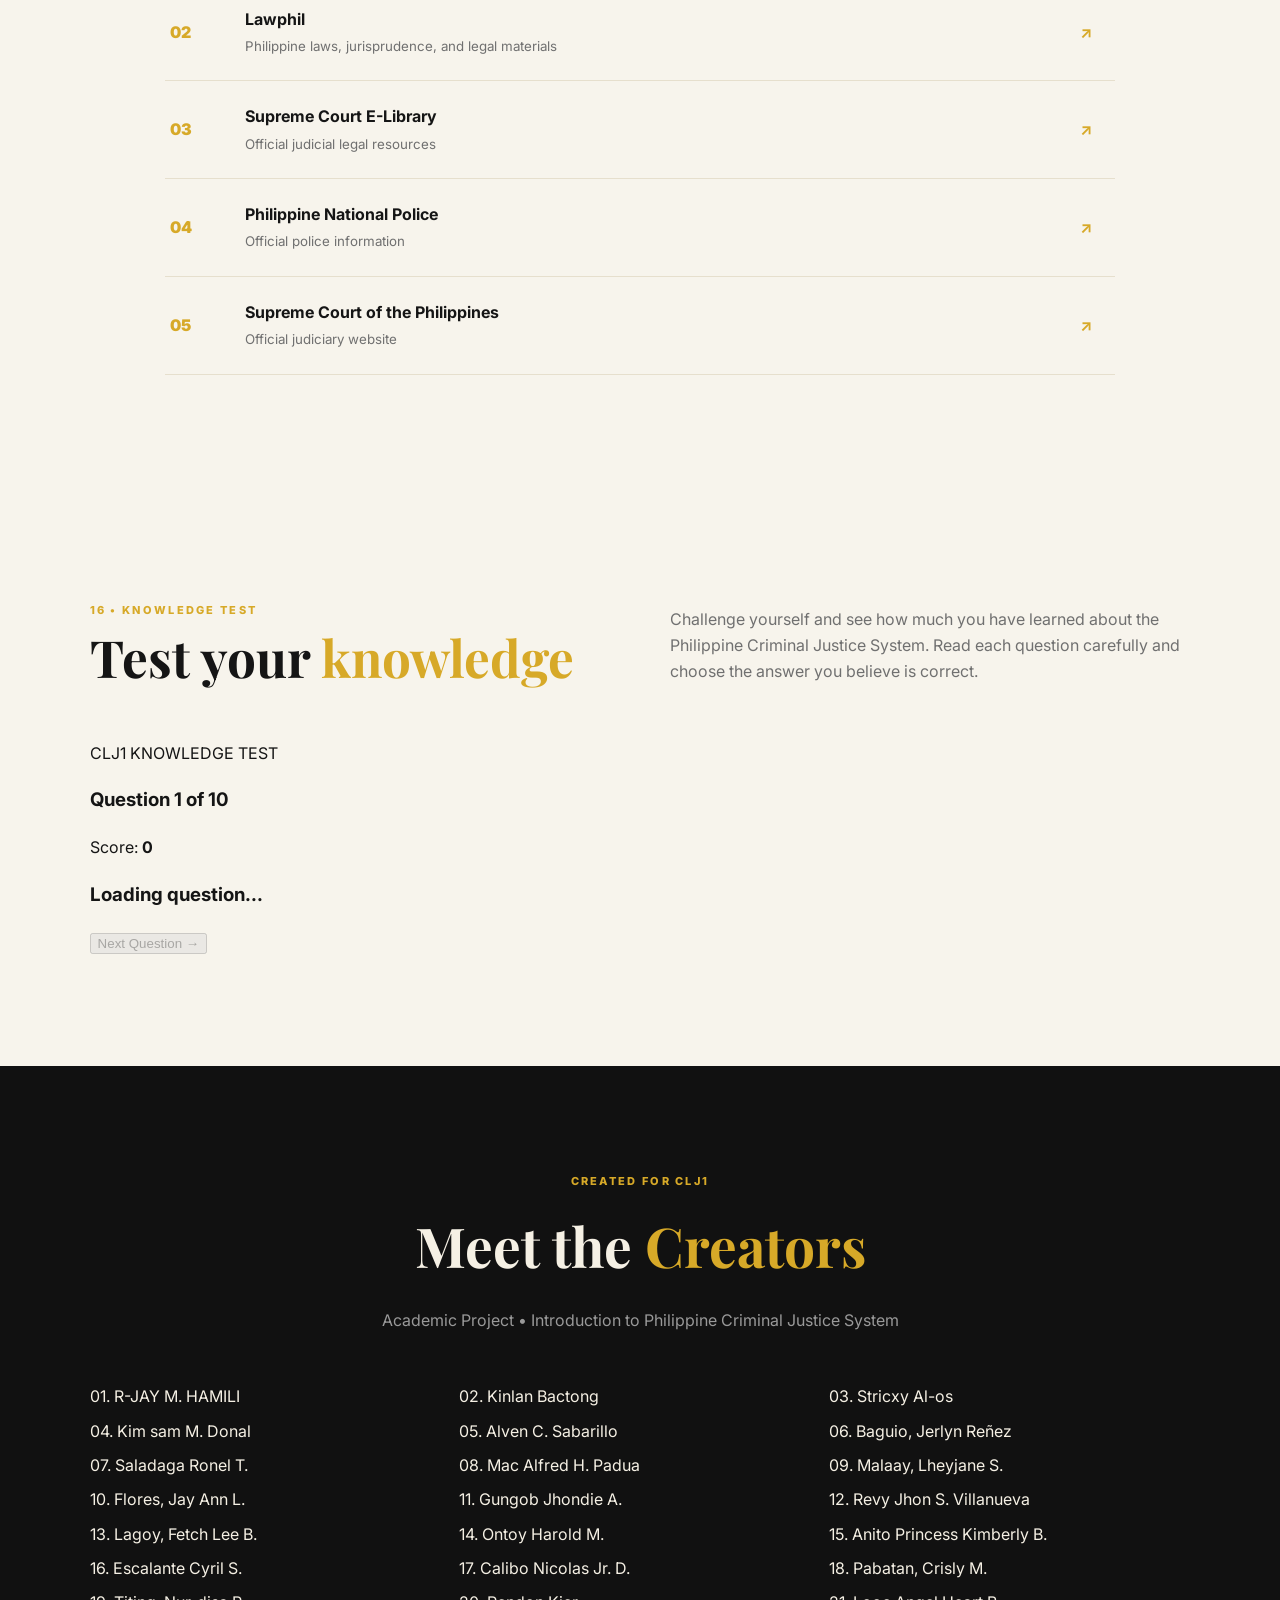
==== commit 3e85a387: "Add 'Knowledge Test' link to navigation" ====
--- a/index.html
+++ b/index.html
@@ -49,6 +49,7 @@
     <a href="#arrest">Arrest</a>
     <a href="#challenges">Challenges</a>
     <a href="#references">References</a>
+    <a href="#quiz">Knowledge Test</a>
 
   </nav>
 
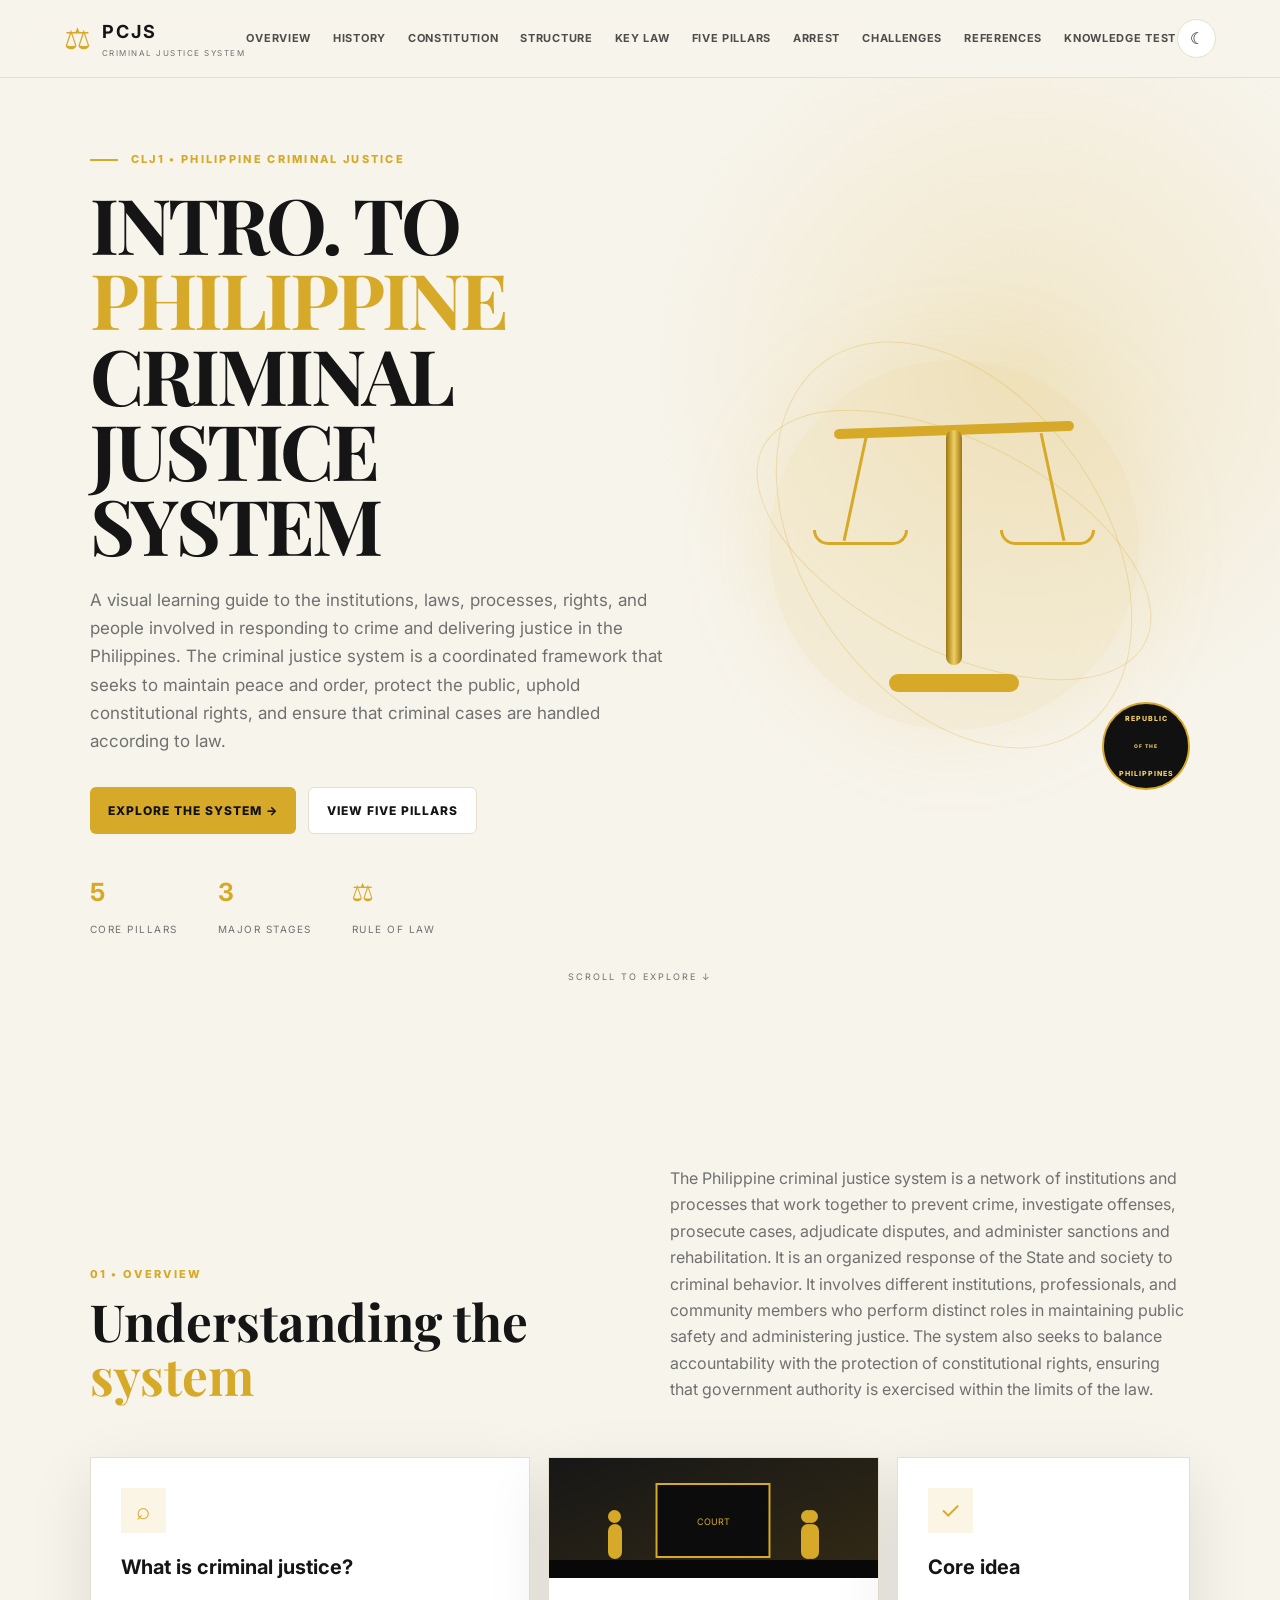
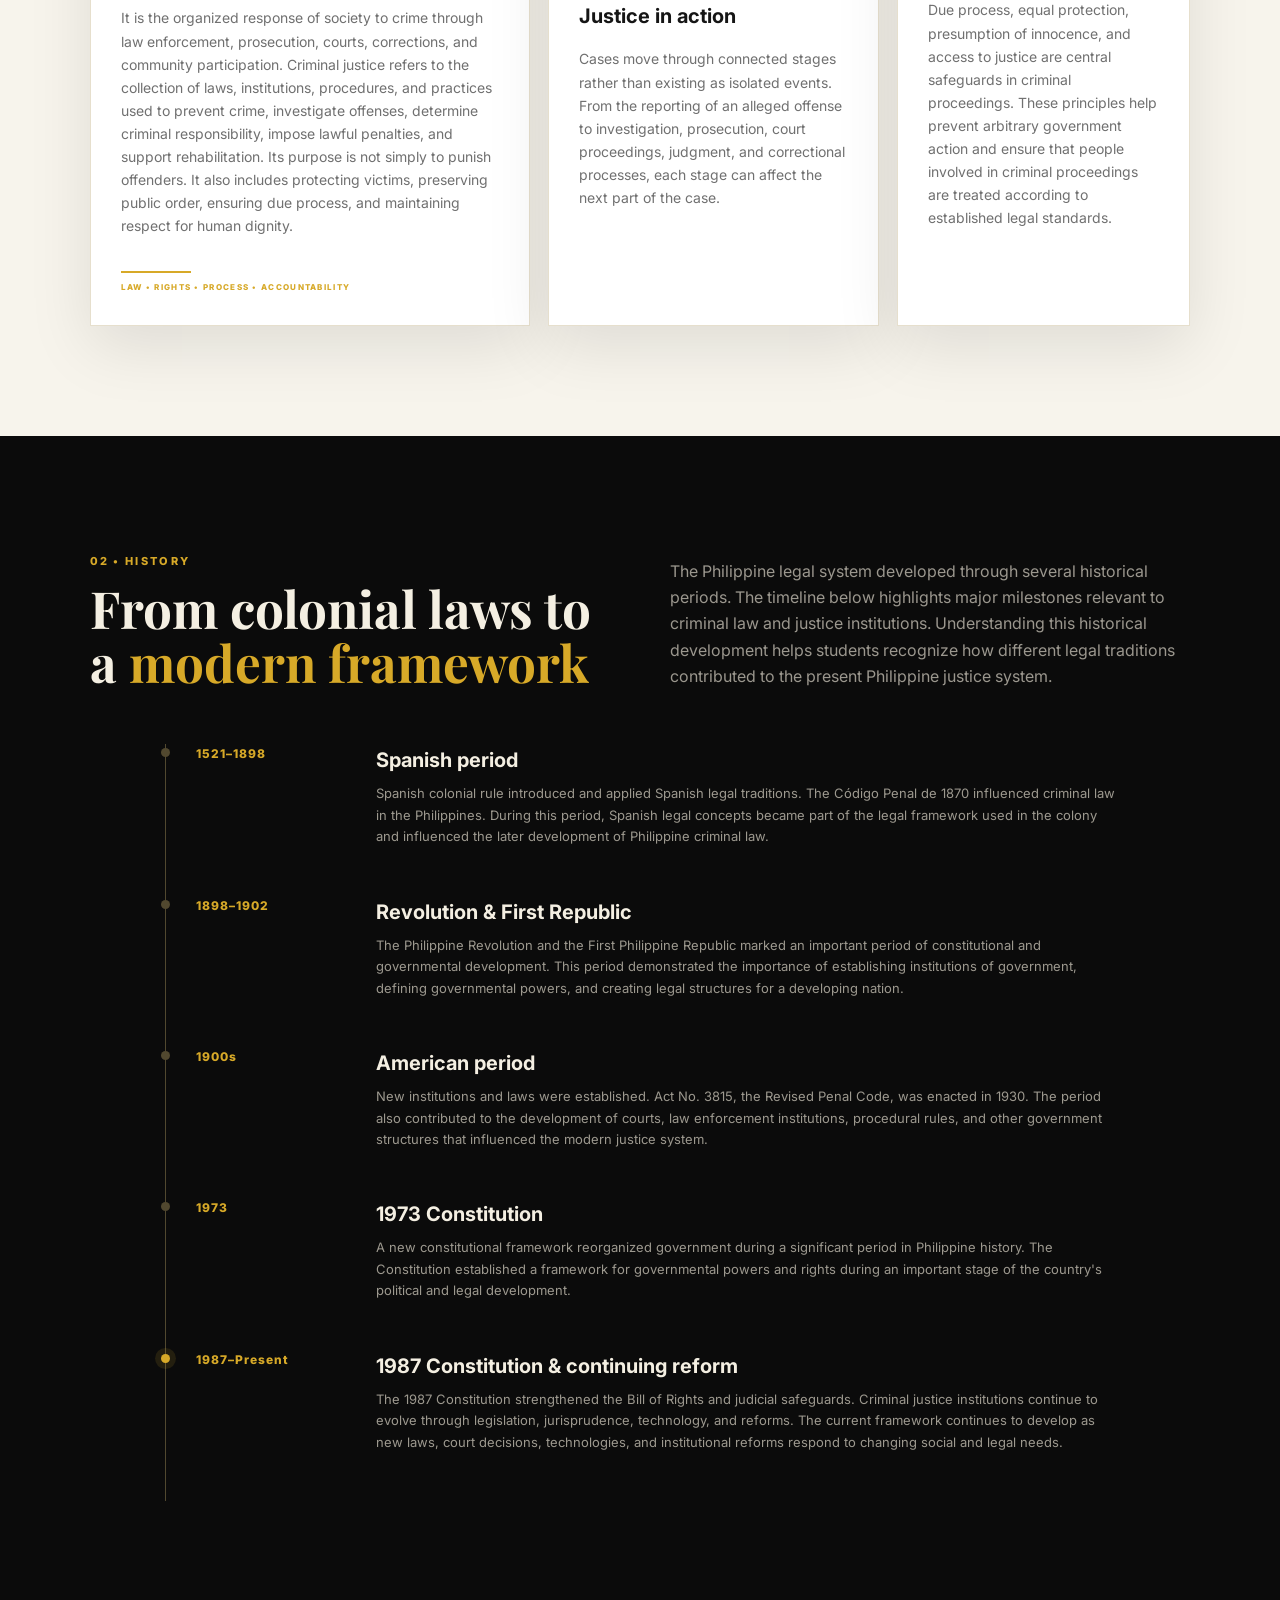
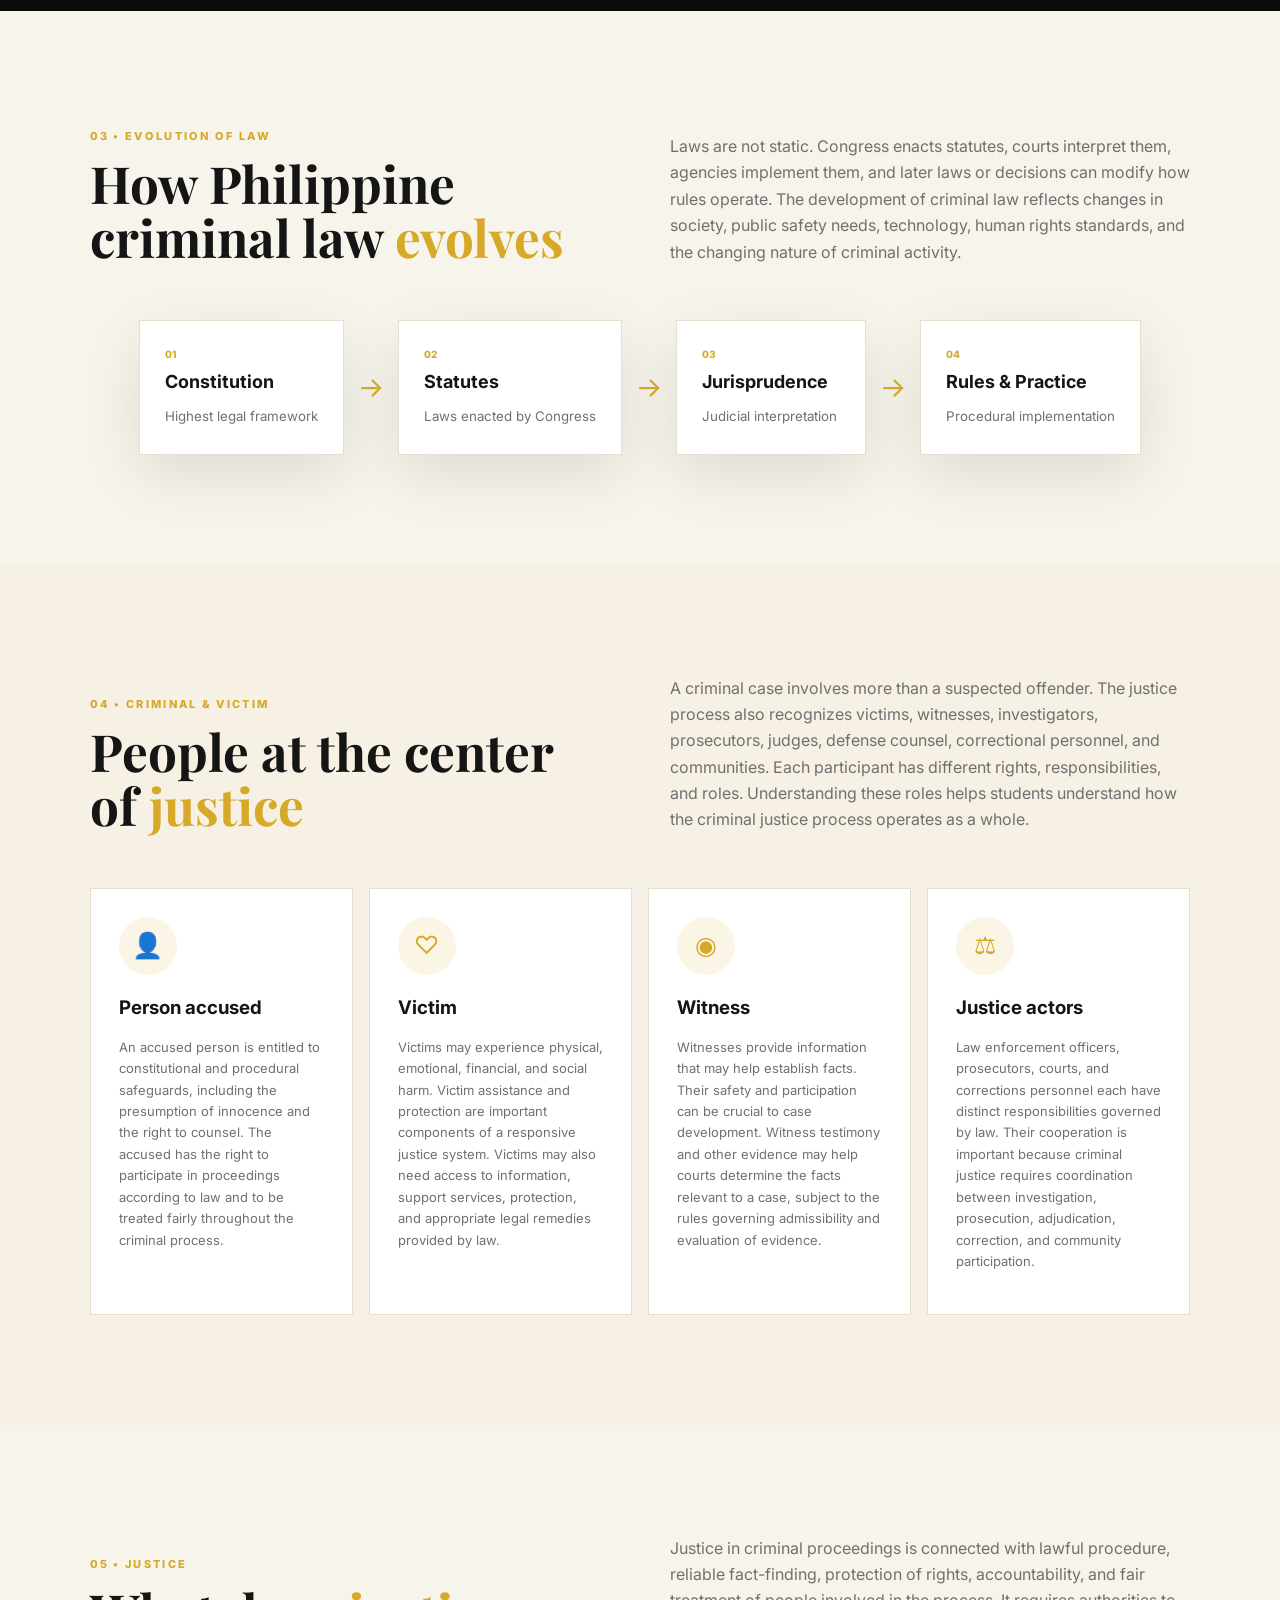
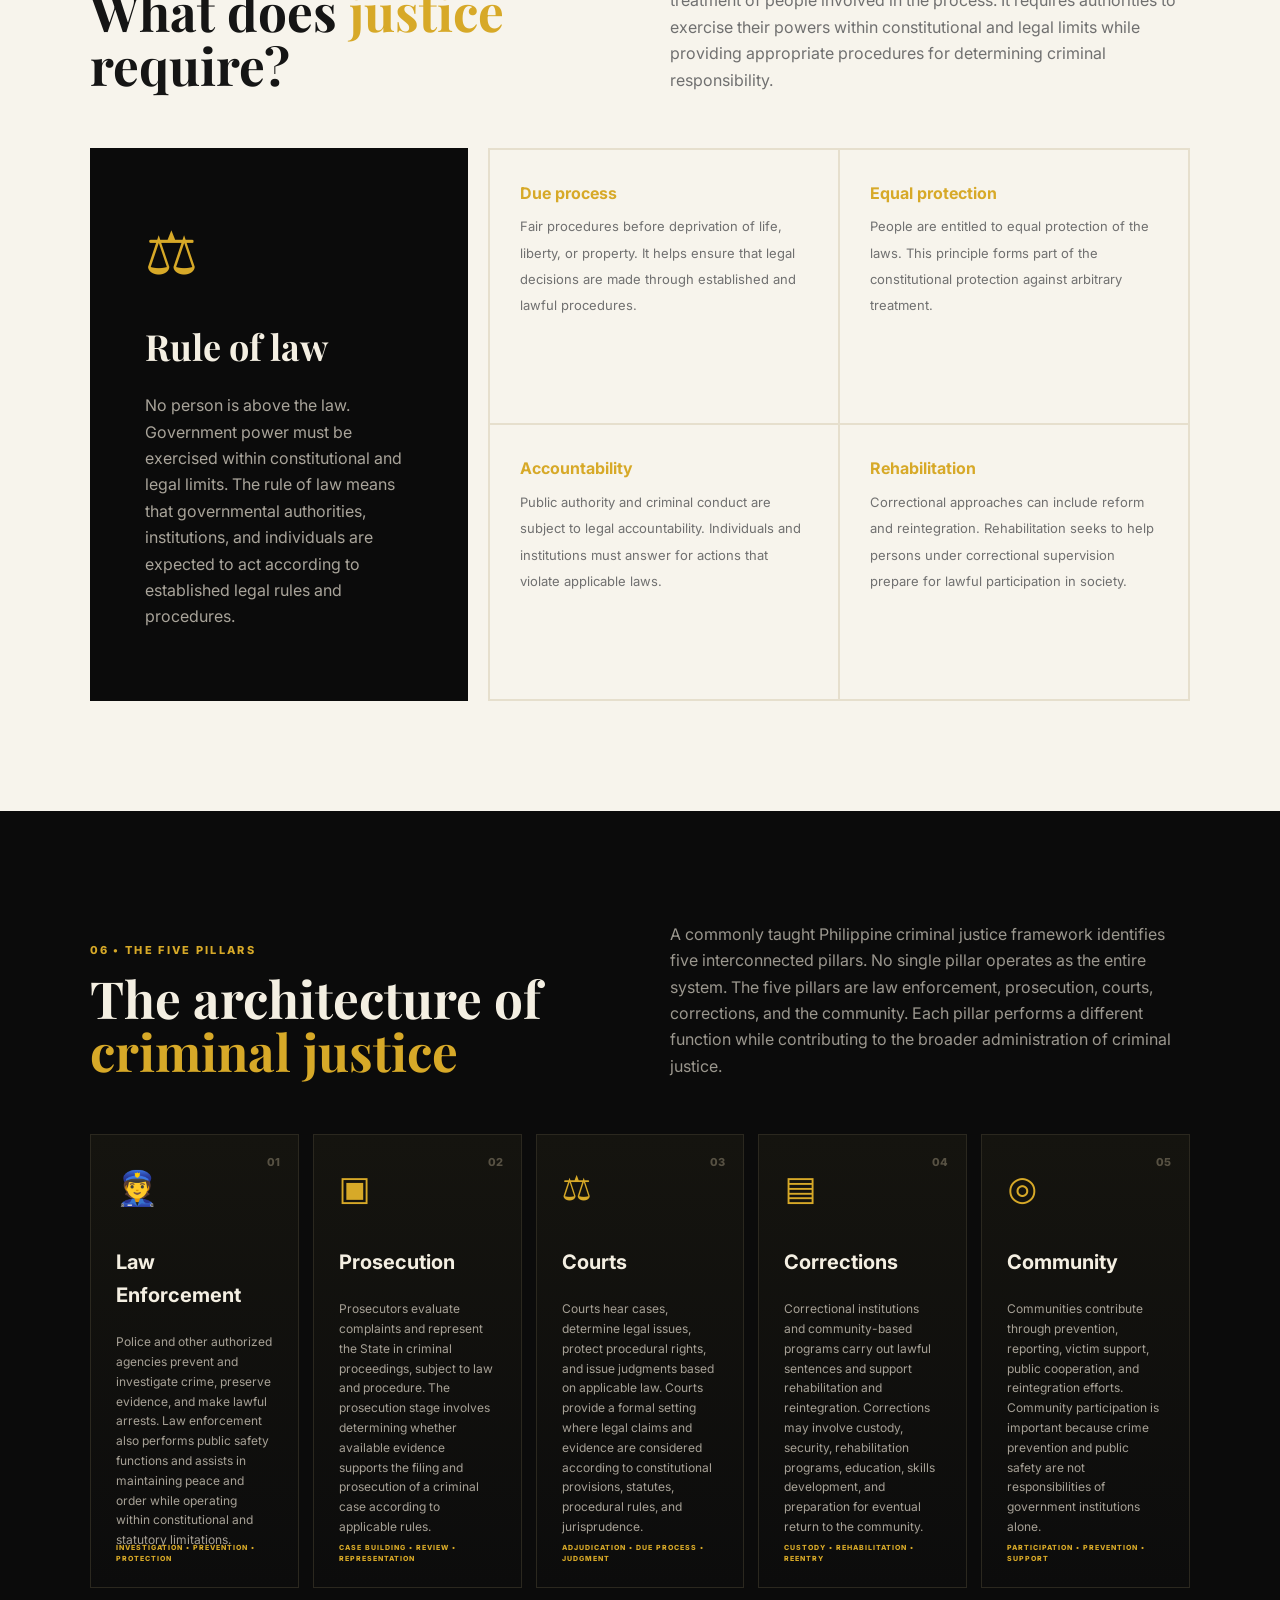
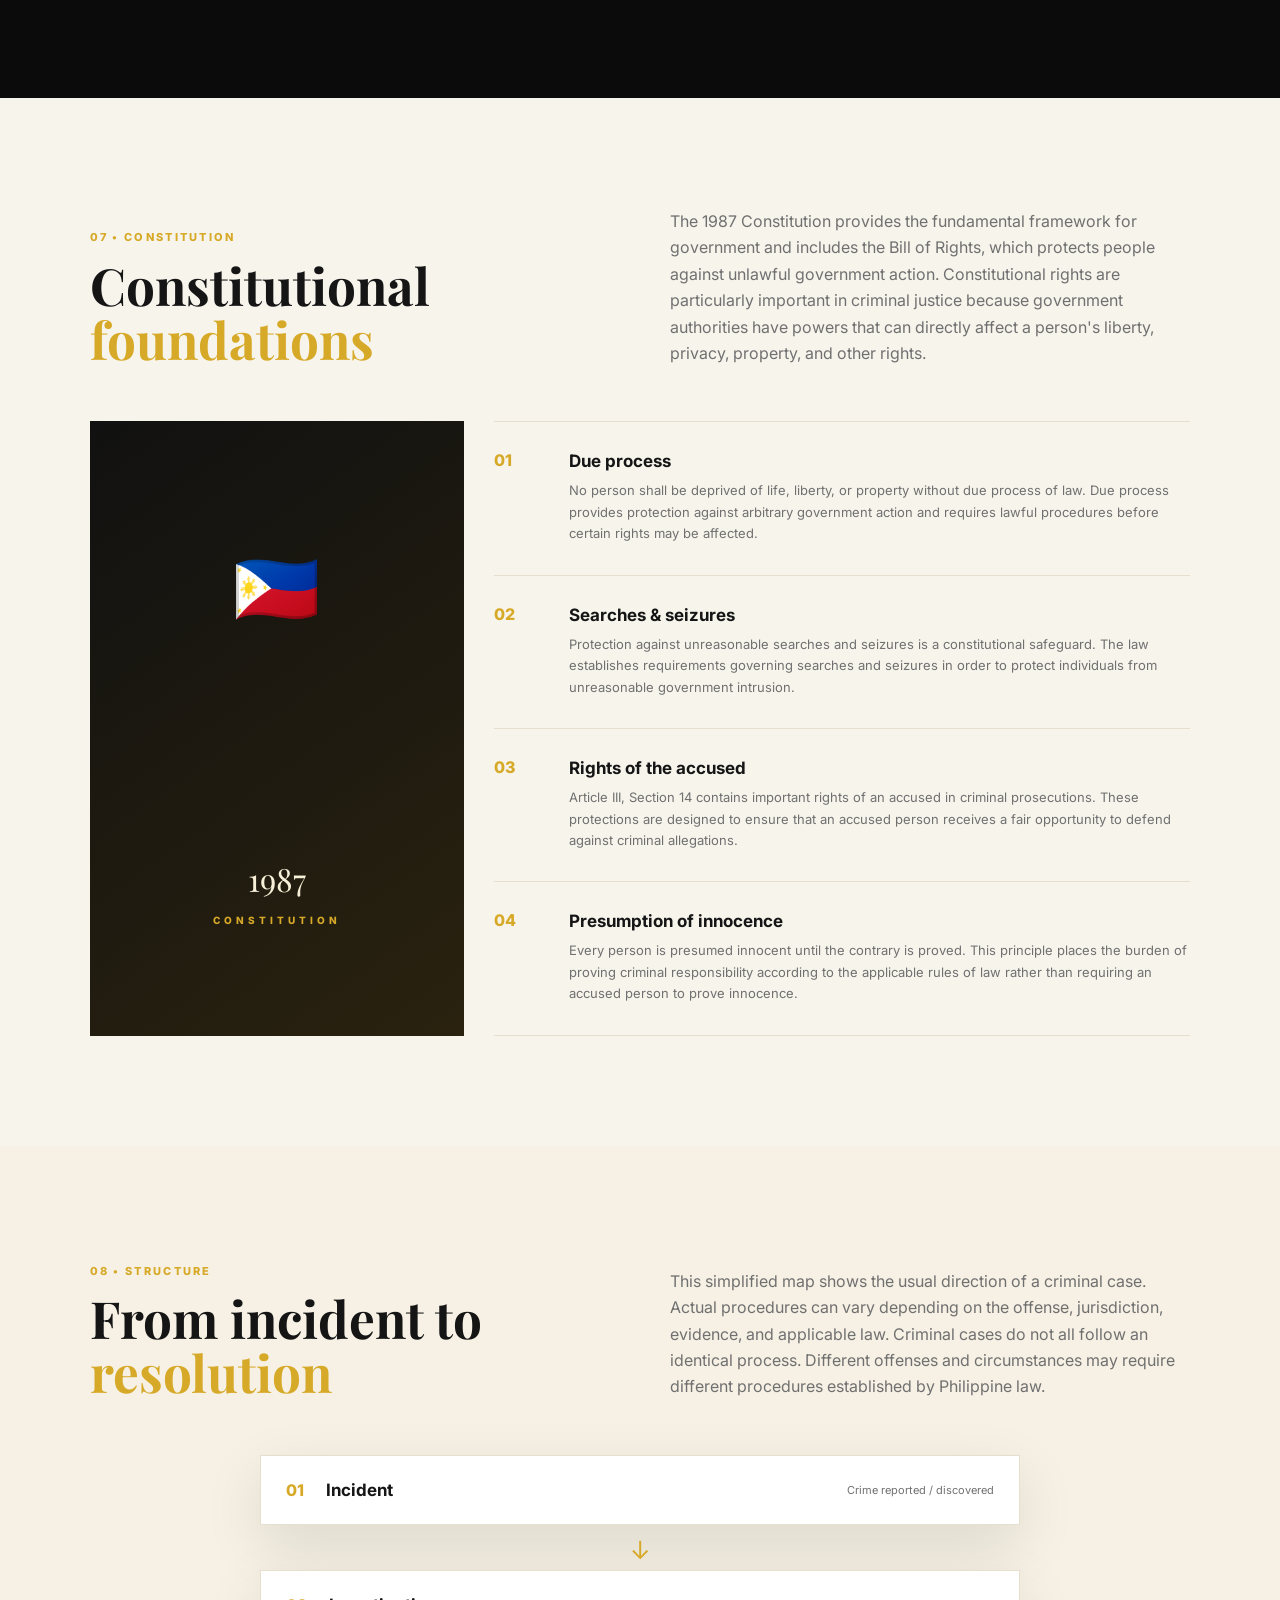
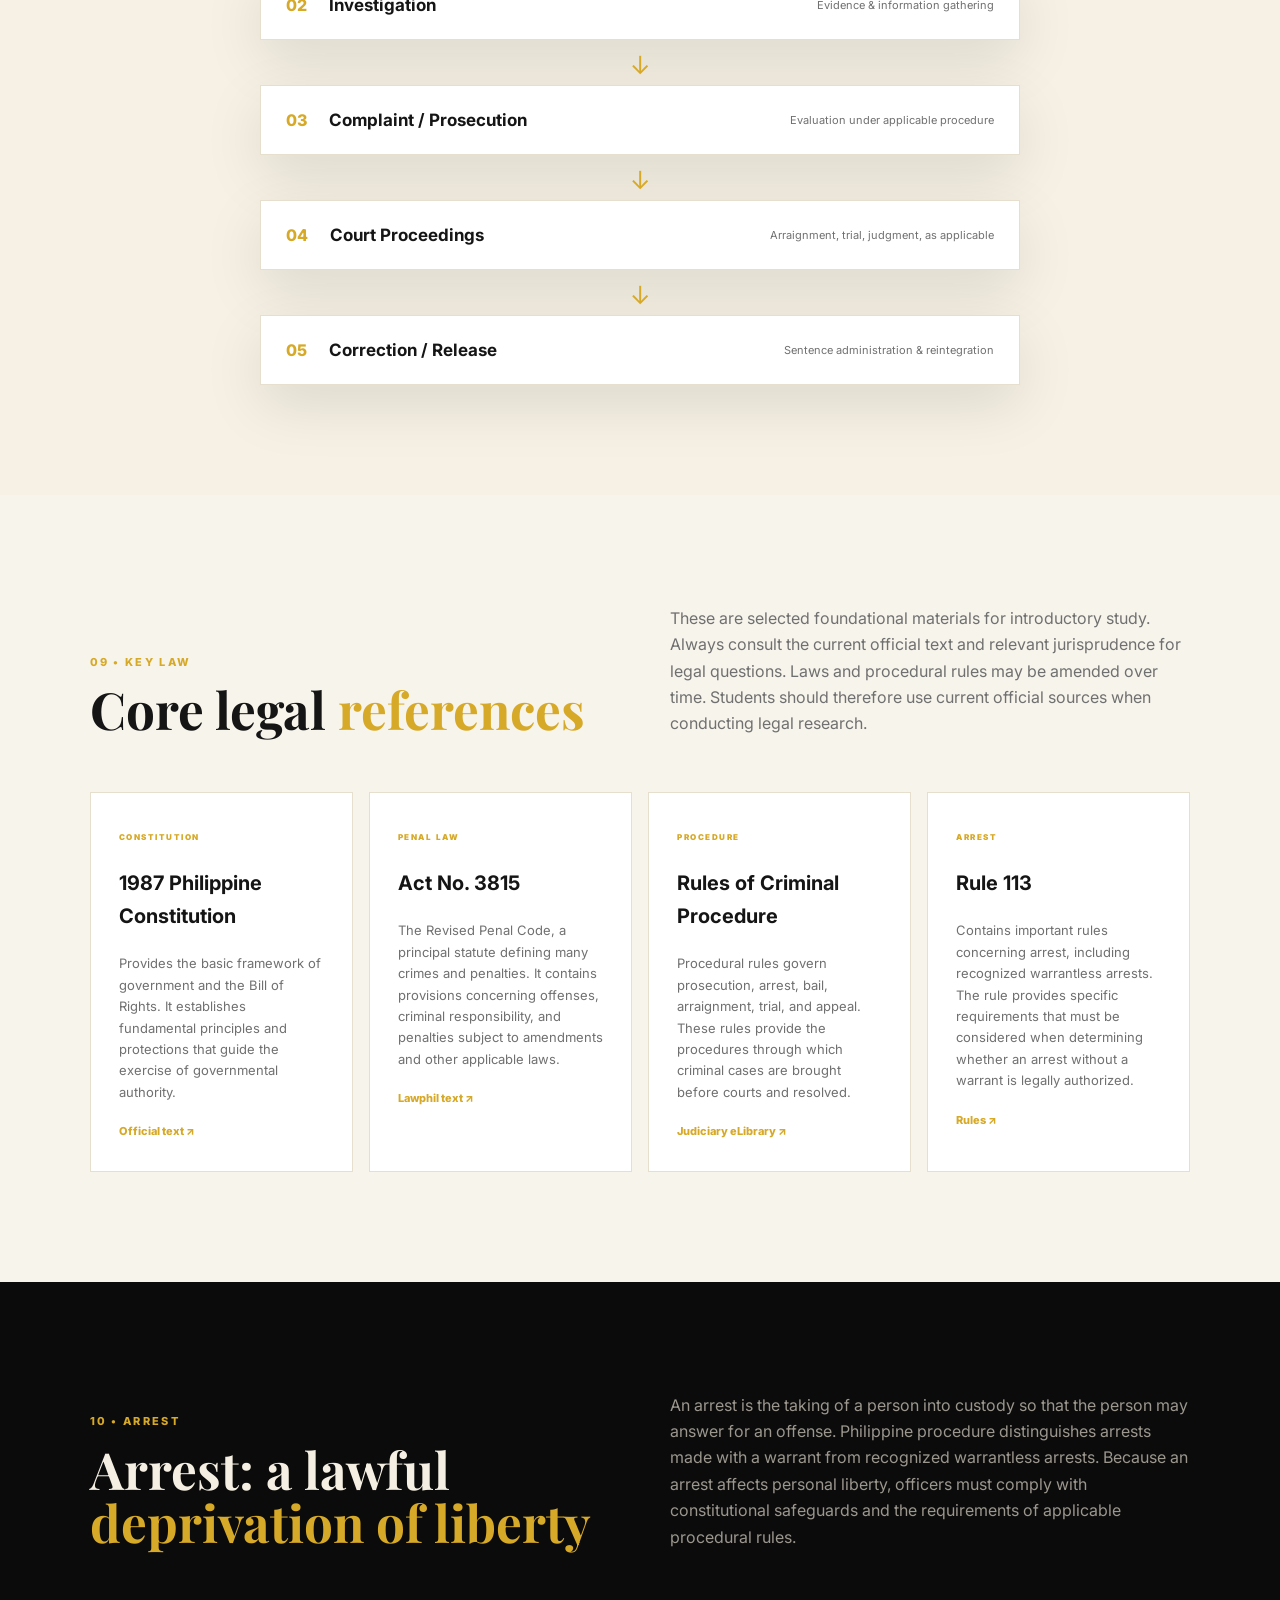
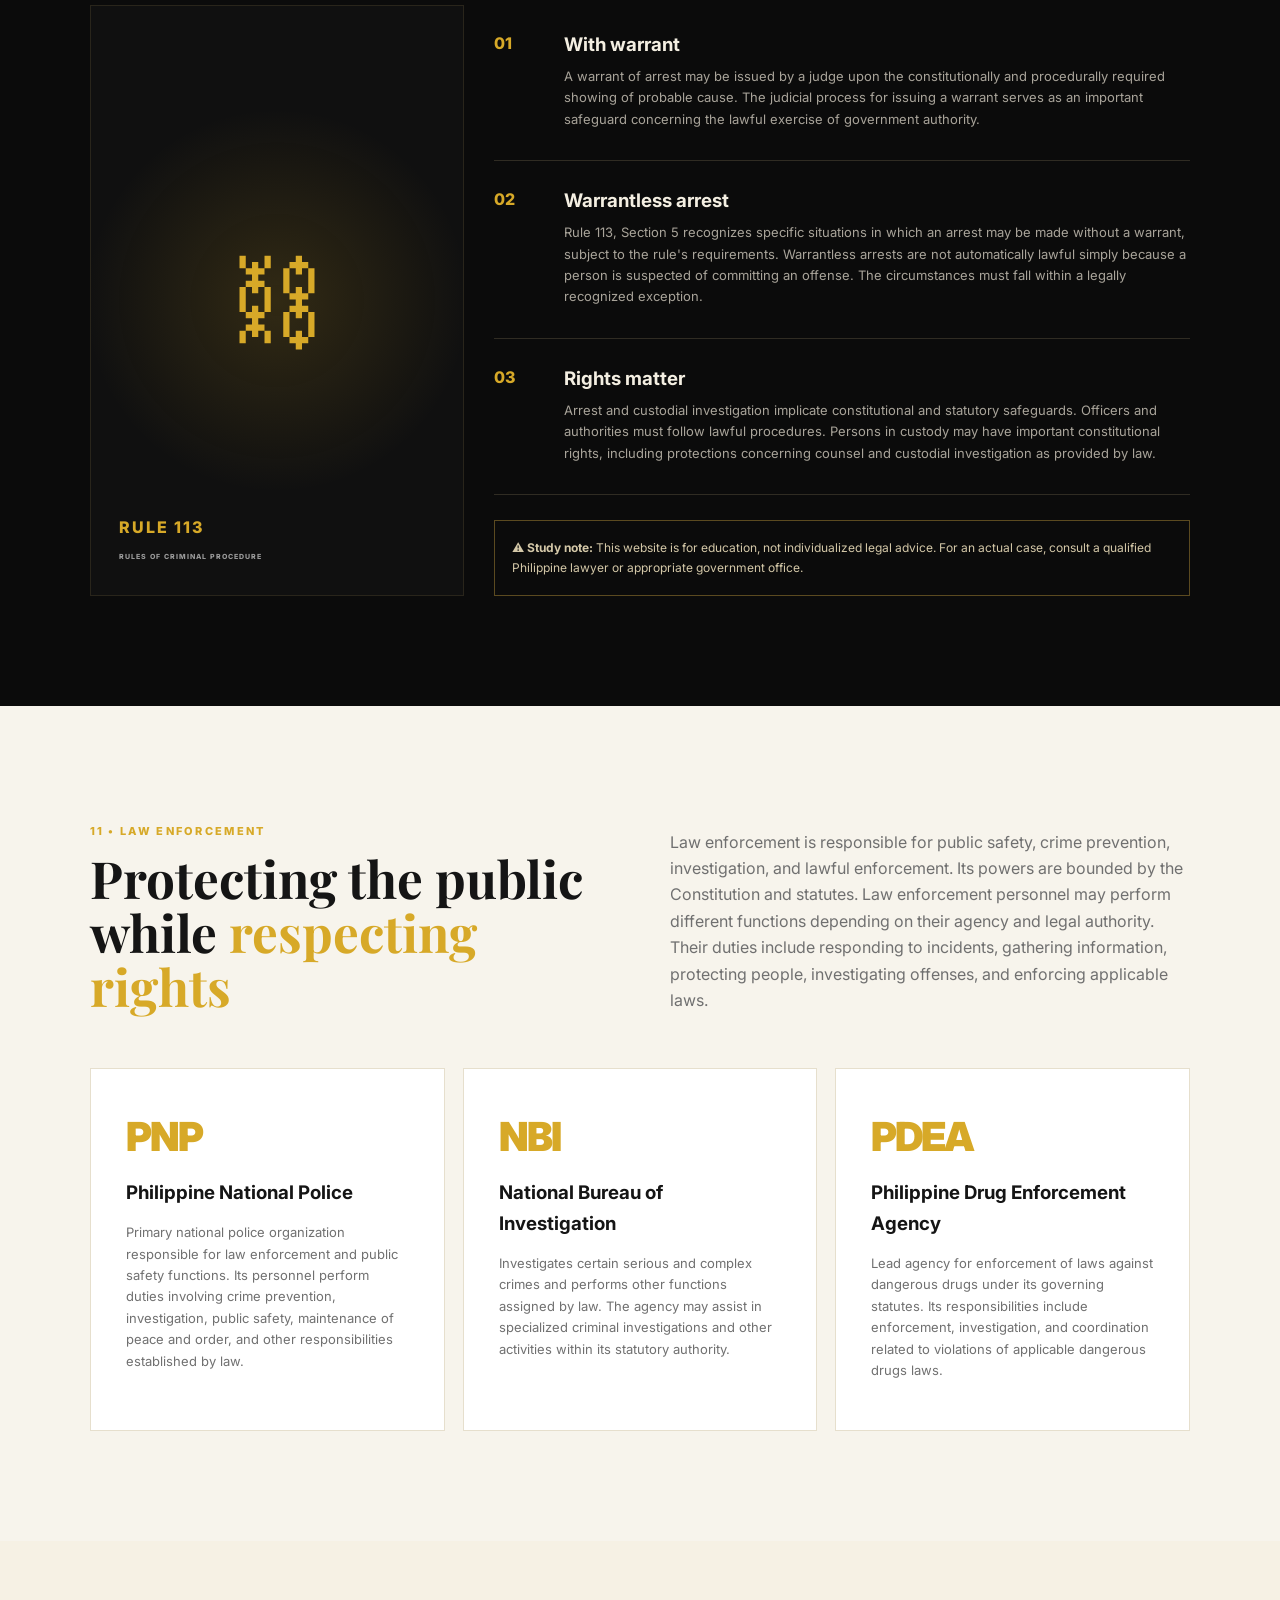
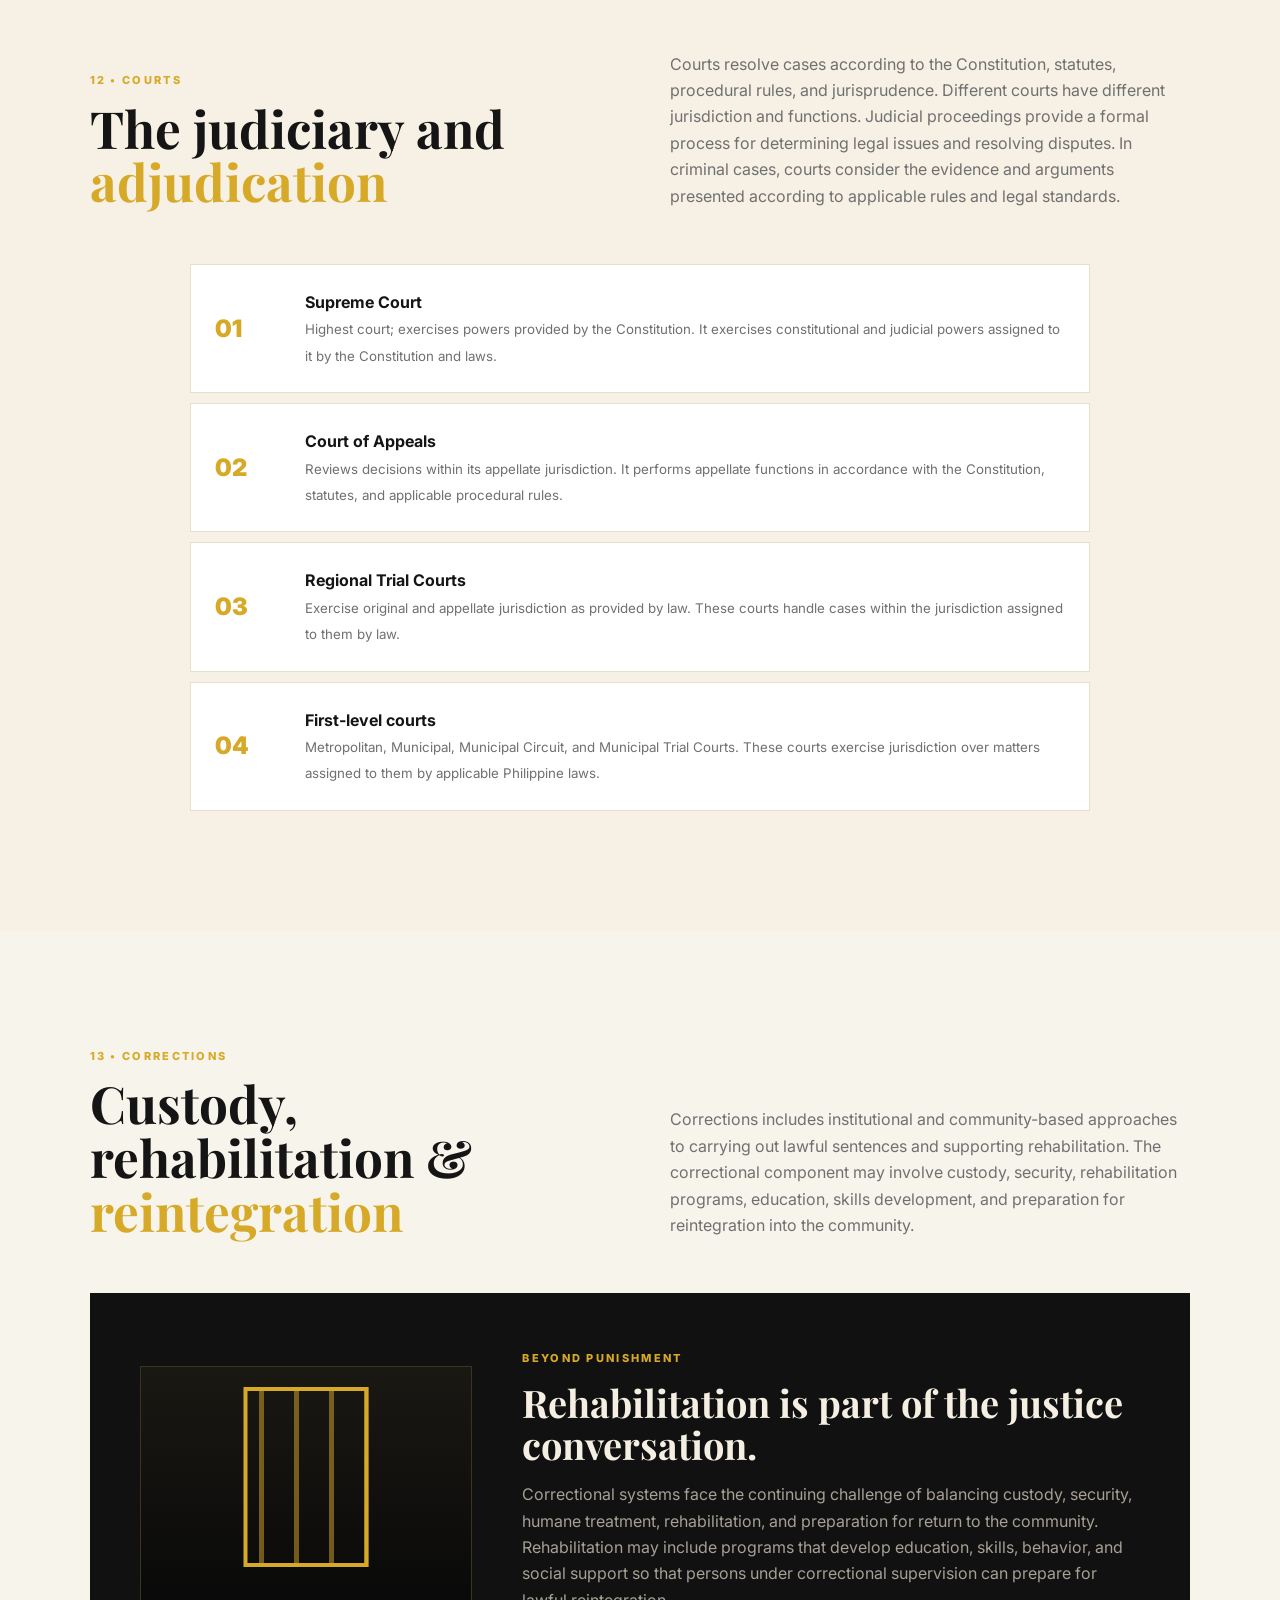
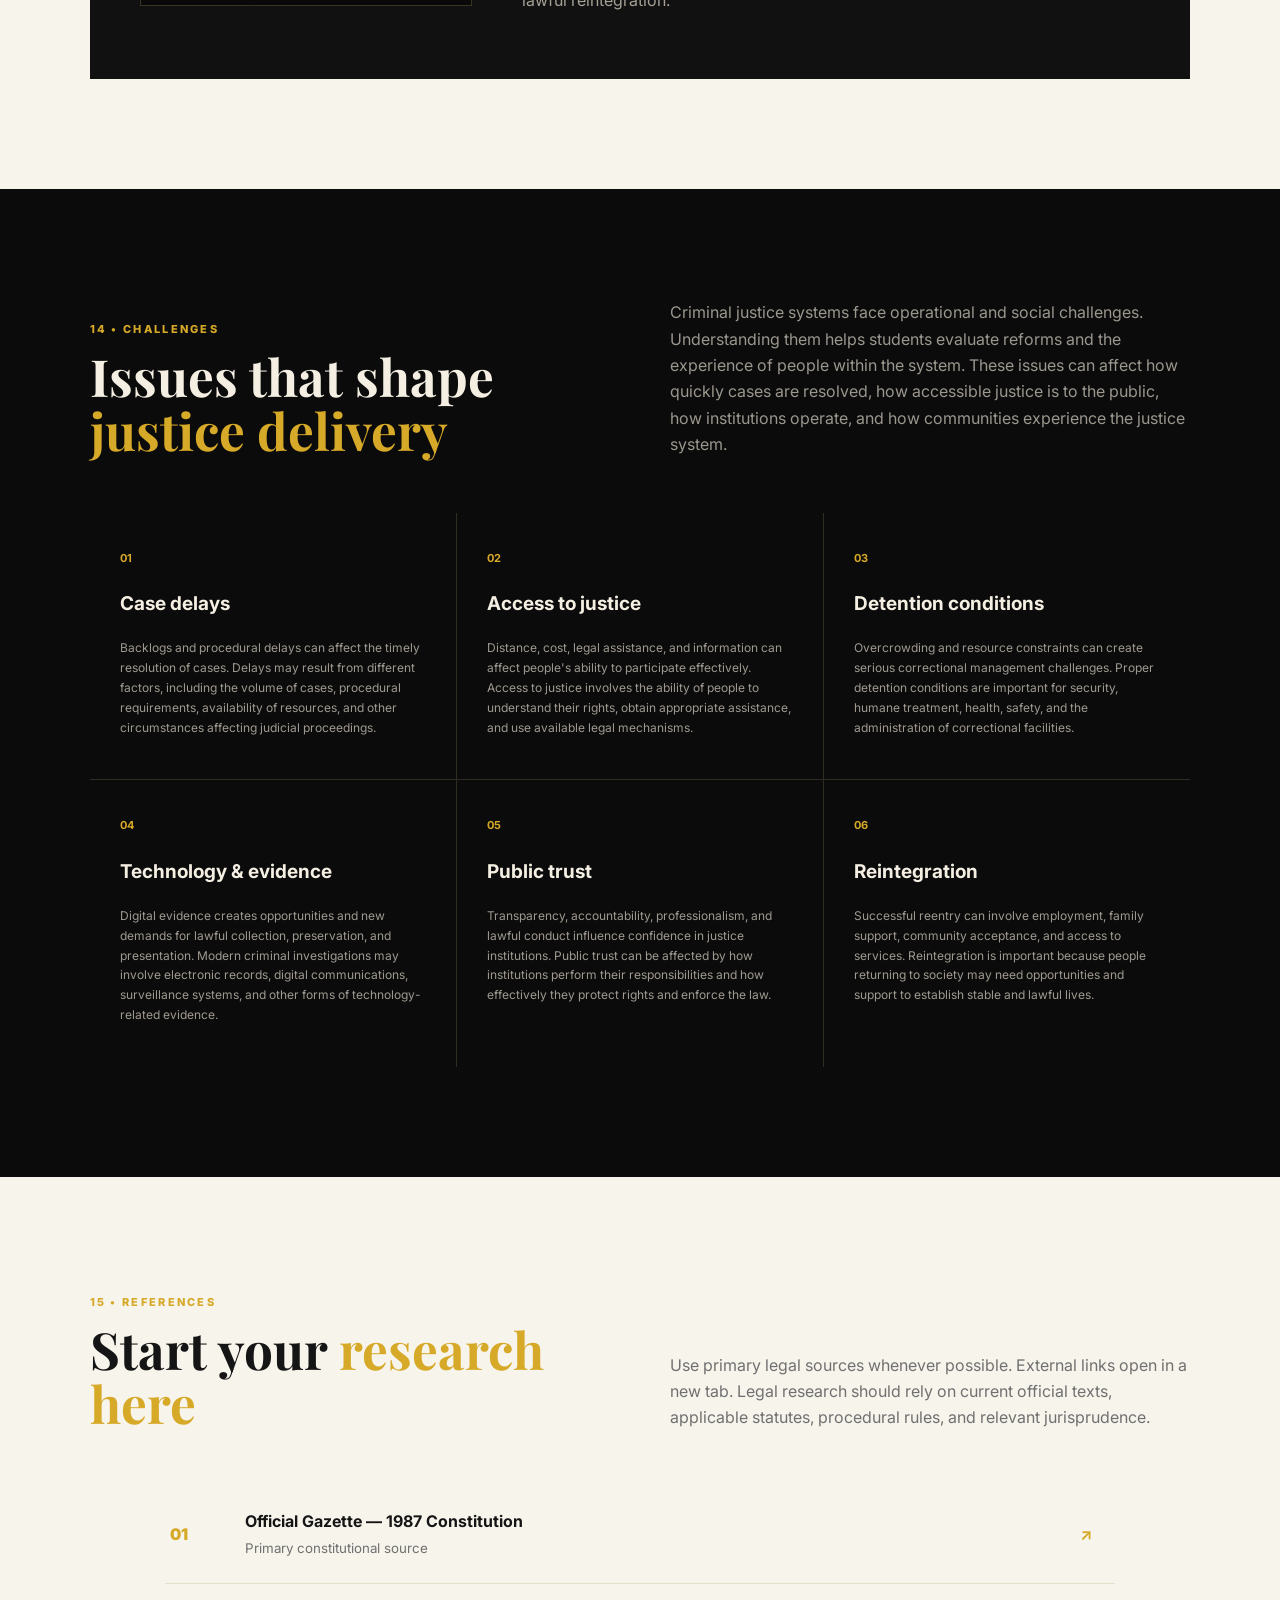
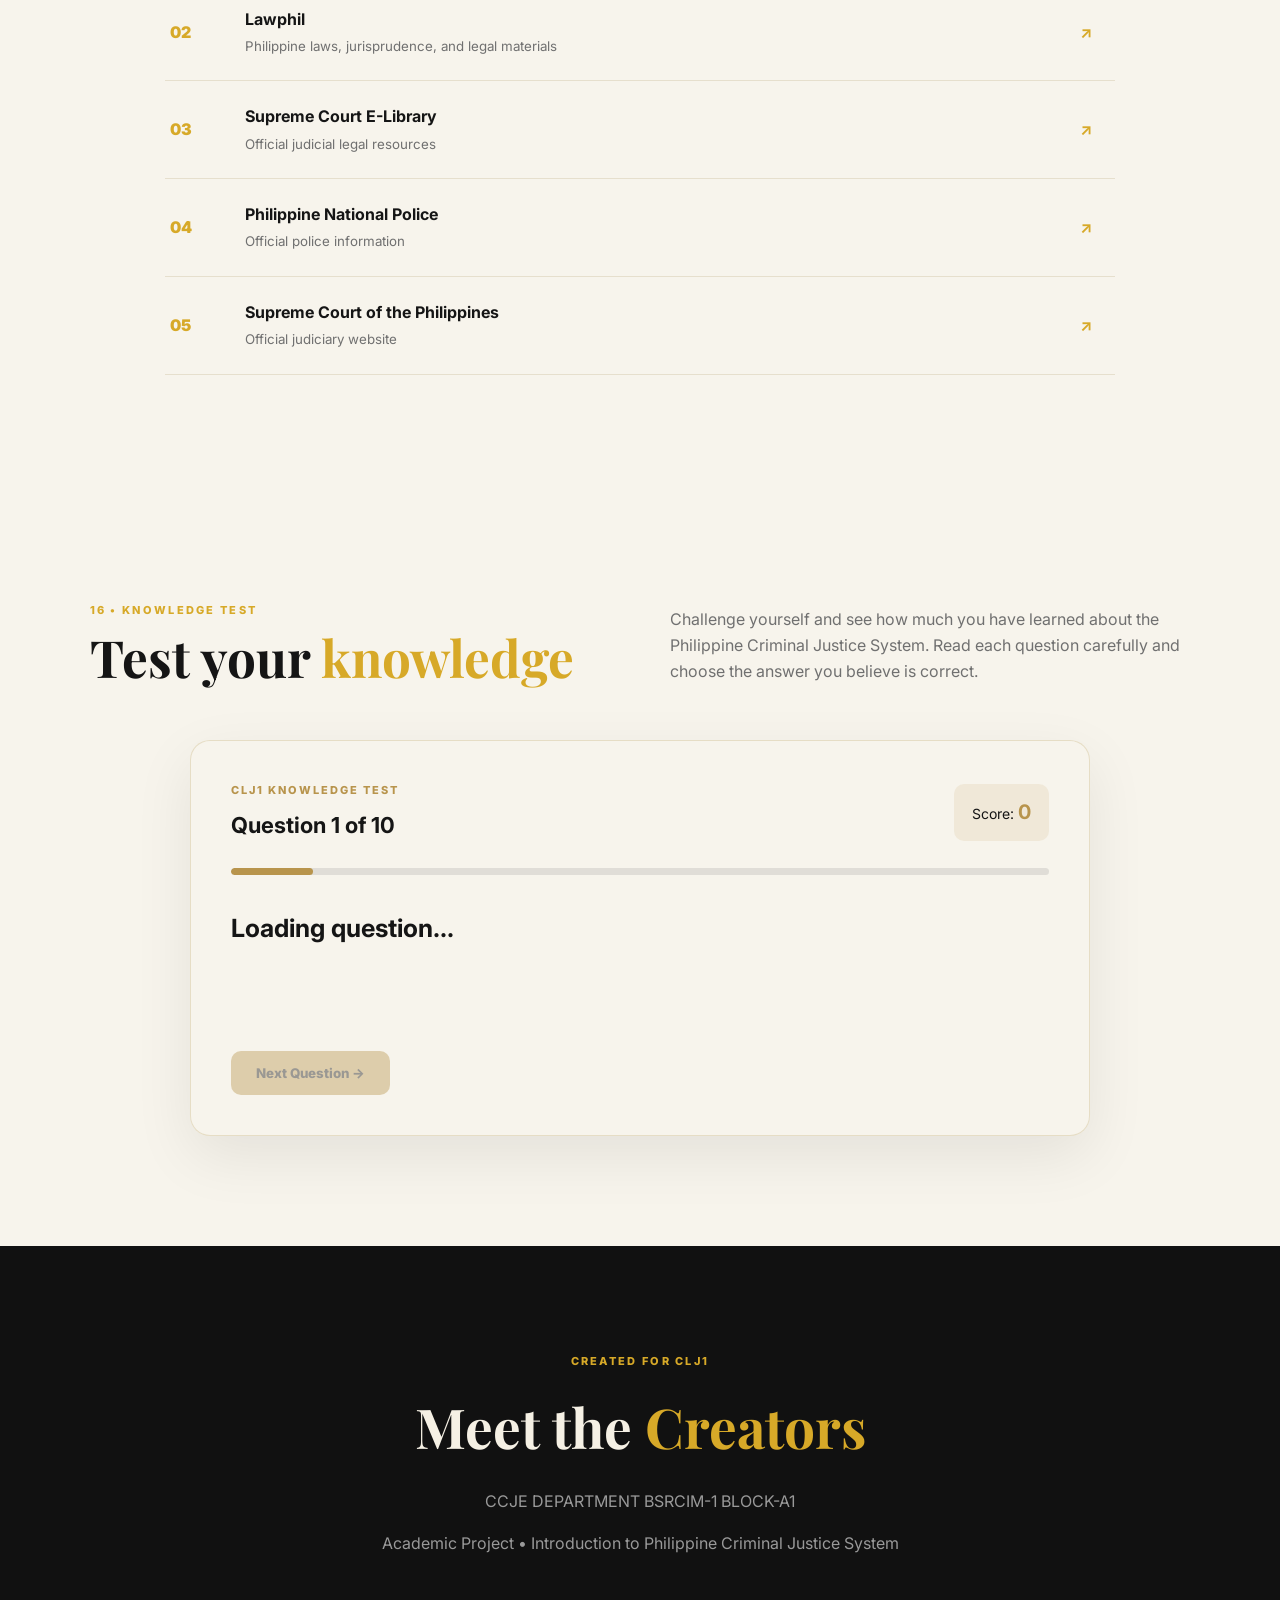
==== commit 3c9fd95c: "Add creators information to index.html" ====
--- a/index.html
+++ b/index.html
@@ -2580,6 +2580,9 @@
       Meet the
       <span>Creators</span>
     </h2>
+    <p class="creators-class">
+  CCJE DEPARTMENT BSRCIM-1 BLOCK-A1
+</p>
 
     <p>
       Academic Project • Introduction to Philippine
--- a/styles.css
+++ b/styles.css
@@ -2434,3 +2434,237 @@
   }
 
 }
+/* ================= KNOWLEDGE TEST ================= */
+
+.quiz-section {
+  position: relative;
+}
+
+.quiz-container {
+  max-width: 900px;
+  margin: 50px auto 0;
+  padding: 40px;
+  border: 1px solid rgba(180, 150, 80, 0.25);
+  border-radius: 20px;
+  background: rgba(255, 255, 255, 0.03);
+  box-shadow: 0 20px 60px rgba(0, 0, 0, 0.08);
+}
+
+.quiz-header {
+  display: flex;
+  justify-content: space-between;
+  align-items: center;
+  gap: 20px;
+  margin-bottom: 25px;
+}
+
+.quiz-label {
+  display: block;
+  font-size: 11px;
+  font-weight: 800;
+  letter-spacing: 2px;
+  color: #b8944c;
+  margin-bottom: 8px;
+}
+
+.quiz-header h3 {
+  margin: 0;
+  font-size: 22px;
+}
+
+.quiz-score-box {
+  padding: 12px 18px;
+  border-radius: 10px;
+  background: rgba(184, 148, 76, 0.12);
+  font-size: 14px;
+  white-space: nowrap;
+}
+
+.quiz-score-box strong {
+  color: #b8944c;
+  font-size: 20px;
+}
+
+.quiz-progress {
+  width: 100%;
+  height: 7px;
+  border-radius: 10px;
+  overflow: hidden;
+  background: rgba(128, 128, 128, 0.2);
+  margin-bottom: 35px;
+}
+
+.quiz-progress-fill {
+  height: 100%;
+  width: 10%;
+  border-radius: 10px;
+  background: #b8944c;
+  transition: width 0.4s ease;
+}
+
+.quiz-question {
+  margin-bottom: 30px;
+}
+
+.quiz-question h3 {
+  font-size: 25px;
+  line-height: 1.45;
+  margin: 0;
+}
+
+.quiz-options {
+  display: grid;
+  gap: 14px;
+}
+
+.quiz-option {
+  width: 100%;
+  padding: 17px 20px;
+  border: 1px solid rgba(128, 128, 128, 0.25);
+  border-radius: 12px;
+  background: transparent;
+  text-align: left;
+  font-family: inherit;
+  font-size: 15px;
+  cursor: pointer;
+  transition: all 0.25s ease;
+}
+
+.quiz-option:hover {
+  transform: translateY(-2px);
+  border-color: #b8944c;
+}
+
+.quiz-option.correct {
+  border-color: #3c9b63;
+  background: rgba(60, 155, 99, 0.12);
+}
+
+.quiz-option.wrong {
+  border-color: #c54d4d;
+  background: rgba(197, 77, 77, 0.12);
+}
+
+.quiz-option:disabled {
+  cursor: default;
+}
+
+.quiz-feedback {
+  min-height: 30px;
+  margin-top: 20px;
+  font-size: 14px;
+  line-height: 1.6;
+}
+
+.quiz-feedback.correct-text {
+  color: #3c9b63;
+}
+
+.quiz-feedback.wrong-text {
+  color: #c54d4d;
+}
+
+.quiz-next,
+.quiz-restart {
+  margin-top: 25px;
+  padding: 14px 25px;
+  border: none;
+  border-radius: 10px;
+  background: #b8944c;
+  color: #111;
+  font-family: inherit;
+  font-weight: 800;
+  cursor: pointer;
+  transition: 0.25s ease;
+}
+
+.quiz-next:hover,
+.quiz-restart:hover {
+  transform: translateY(-2px);
+  opacity: 0.9;
+}
+
+.quiz-next:disabled {
+  opacity: 0.4;
+  cursor: not-allowed;
+  transform: none;
+}
+
+.quiz-result {
+  max-width: 700px;
+  margin: 50px auto 0;
+  padding: 50px 35px;
+  text-align: center;
+  border: 1px solid rgba(180, 150, 80, 0.25);
+  border-radius: 20px;
+  background: rgba(255, 255, 255, 0.03);
+}
+
+.quiz-result-icon {
+  font-size: 50px;
+  margin-bottom: 20px;
+}
+
+.quiz-result h3 {
+  font-size: 30px;
+  margin: 15px 0;
+}
+
+.final-score {
+  margin: 20px 0;
+}
+
+.final-score strong {
+  font-size: 70px;
+  color: #b8944c;
+}
+
+.final-score span {
+  font-size: 25px;
+  opacity: 0.7;
+}
+
+.quiz-result p {
+  font-size: 16px;
+  line-height: 1.7;
+  max-width: 550px;
+  margin: 0 auto;
+}
+
+
+/* MOBILE QUIZ */
+
+@media (max-width: 700px) {
+
+  .quiz-container {
+    padding: 25px 20px;
+    margin-top: 30px;
+  }
+
+  .quiz-header {
+    align-items: flex-start;
+  }
+
+  .quiz-header h3 {
+    font-size: 18px;
+  }
+
+  .quiz-score-box {
+    padding: 9px 12px;
+    font-size: 12px;
+  }
+
+  .quiz-question h3 {
+    font-size: 20px;
+  }
+
+  .quiz-option {
+    padding: 15px;
+    font-size: 14px;
+  }
+
+  .final-score strong {
+    font-size: 55px;
+  }
+
+}
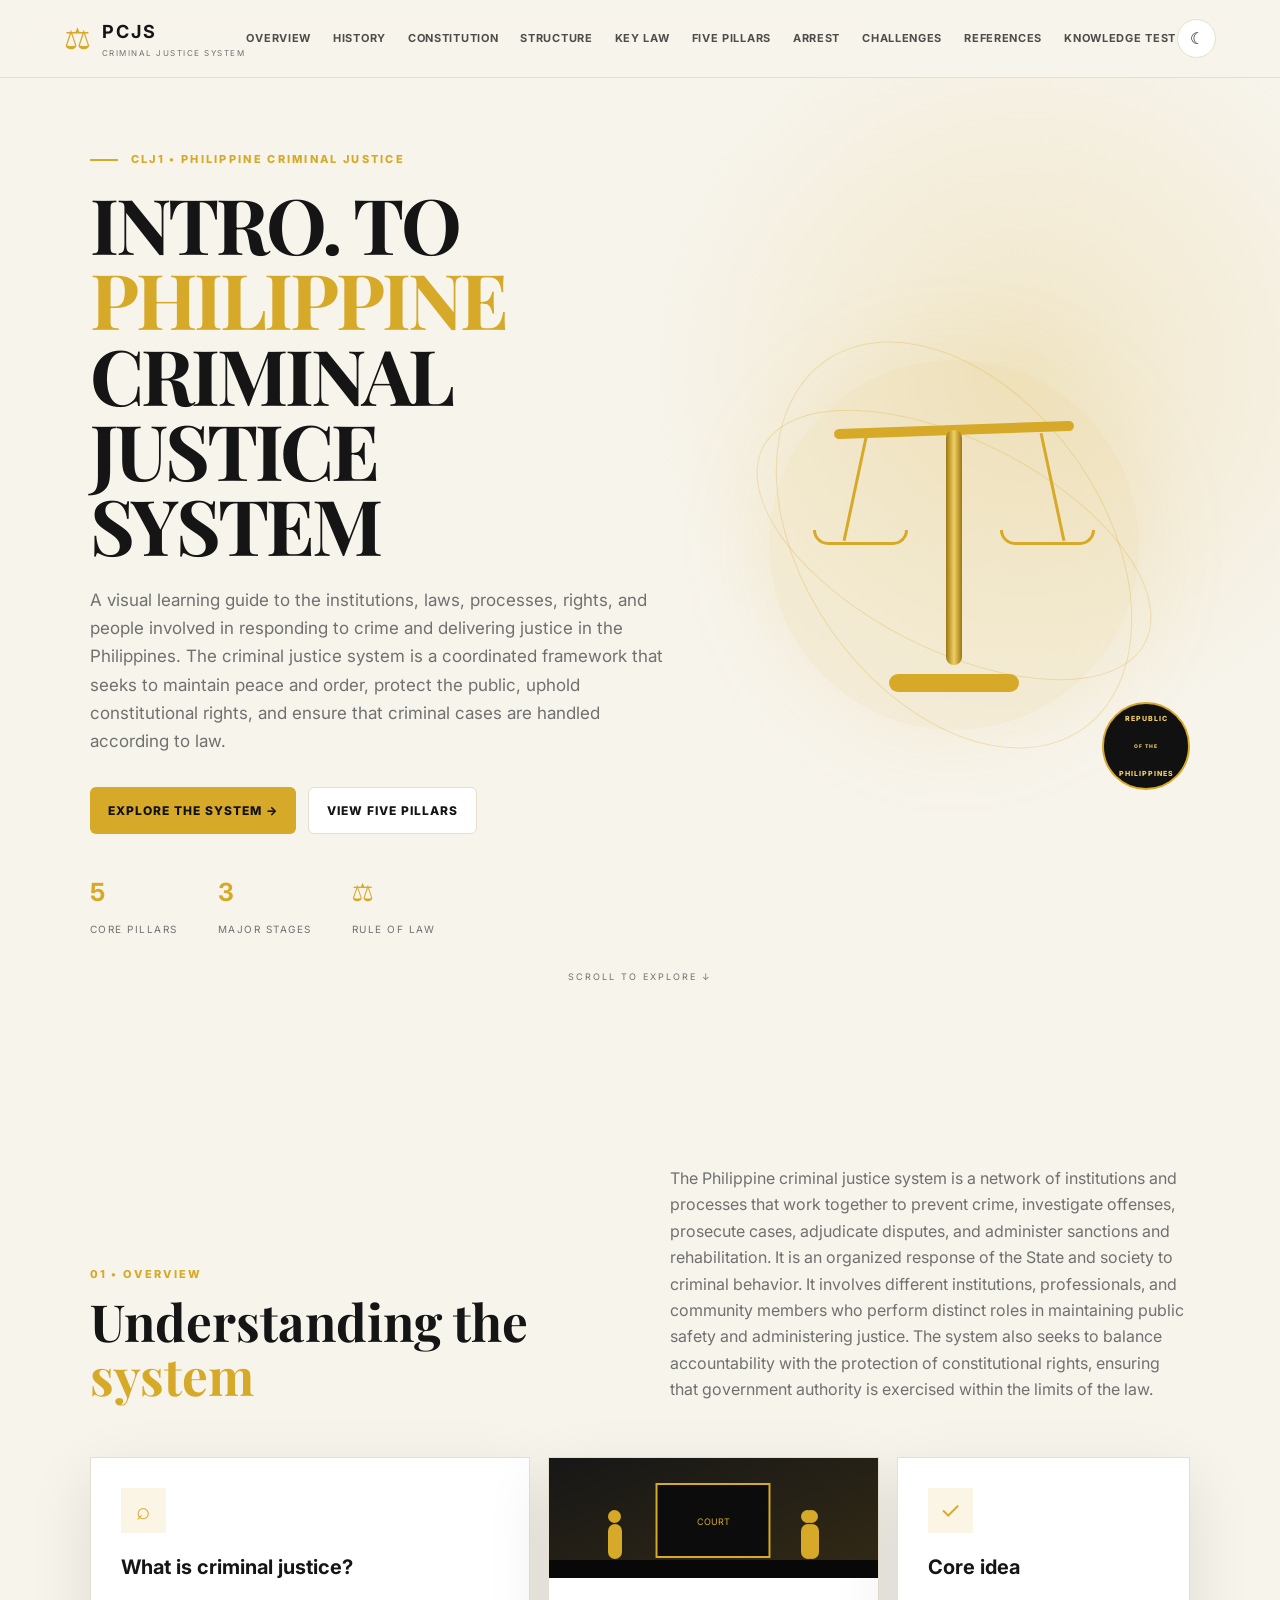
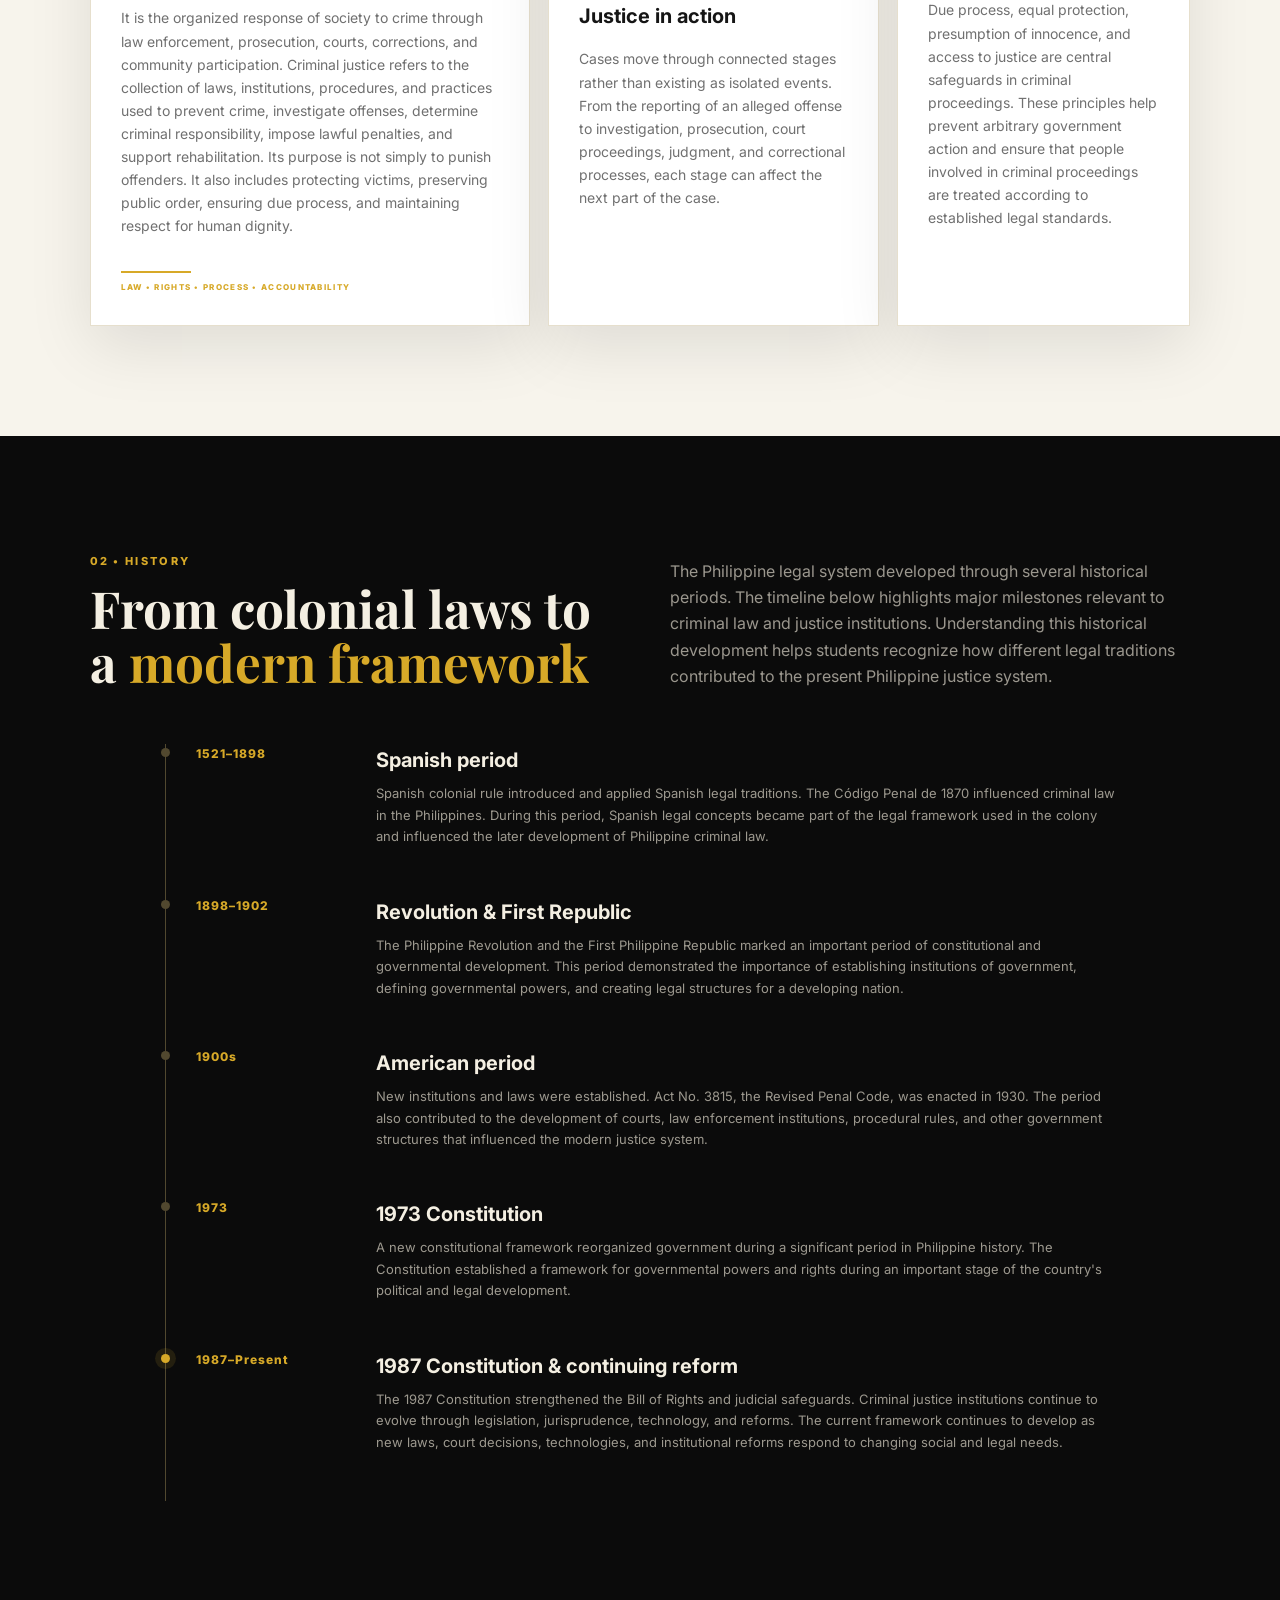
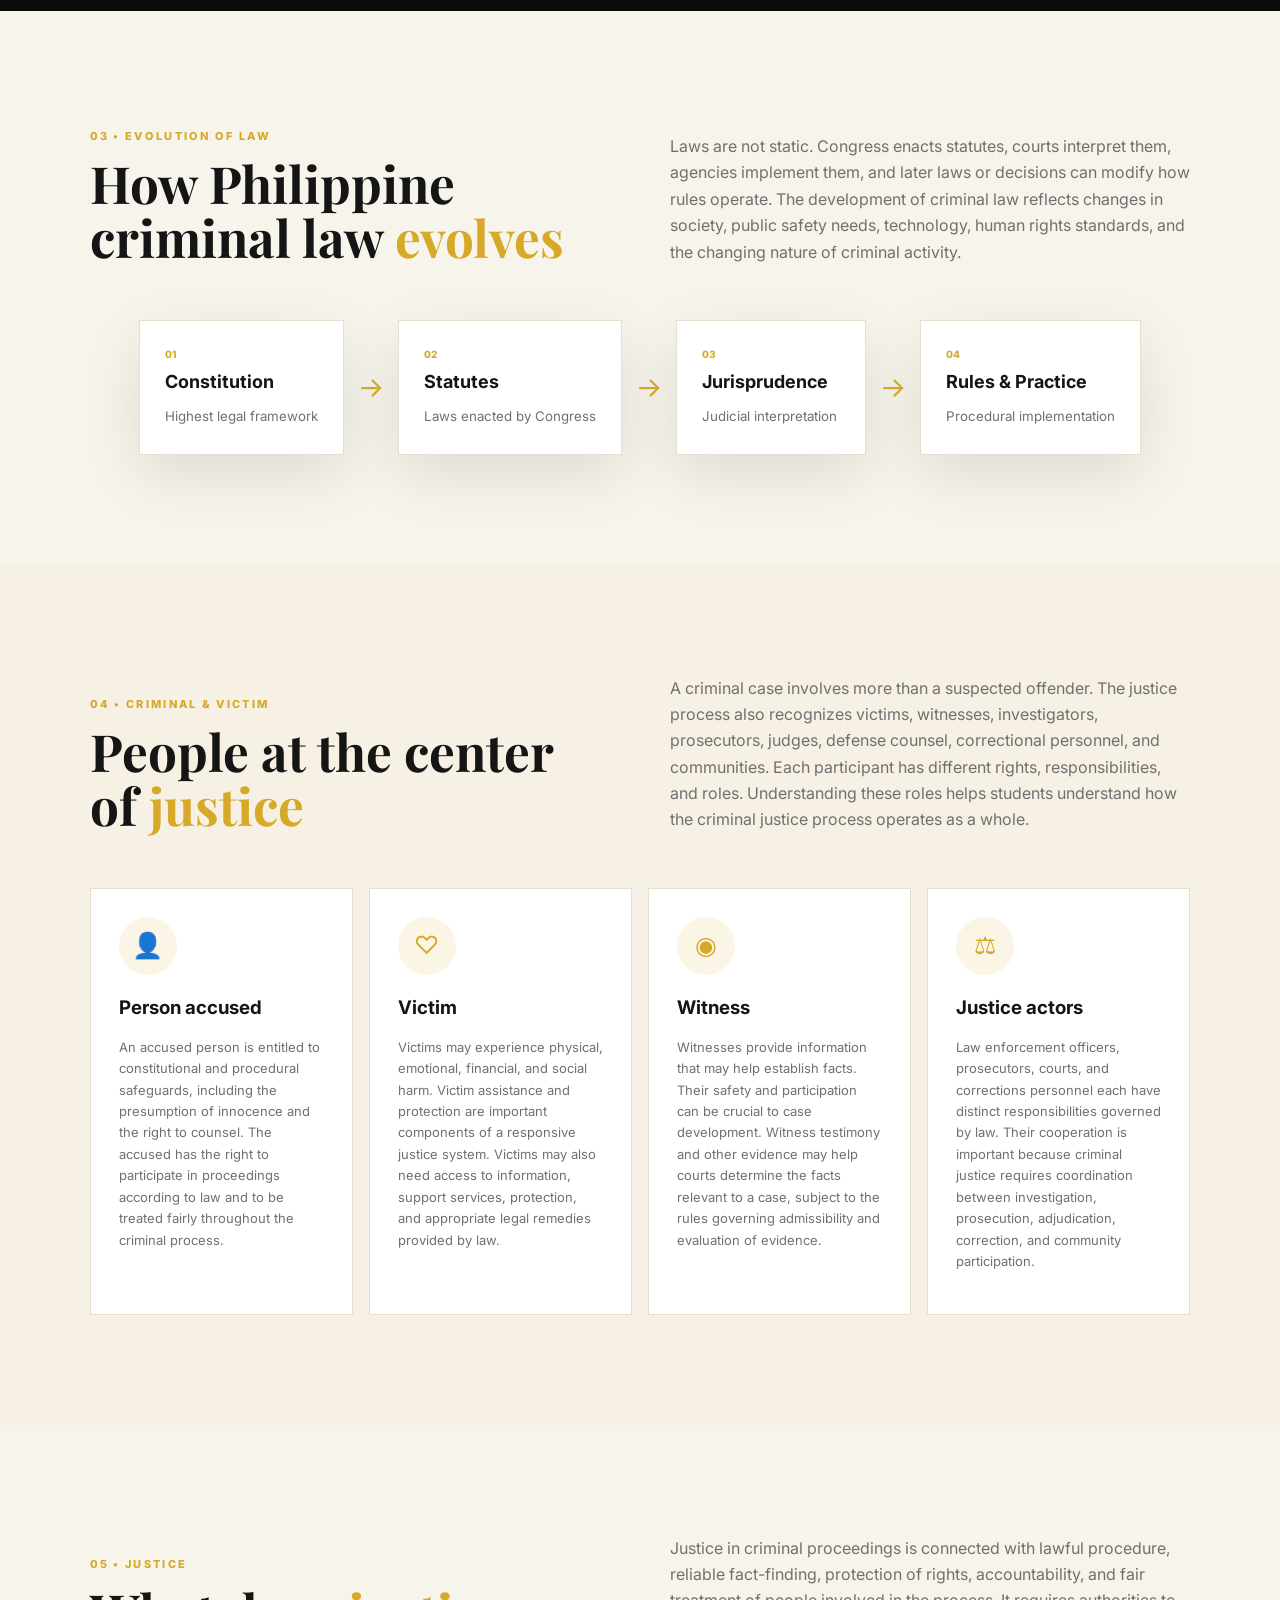
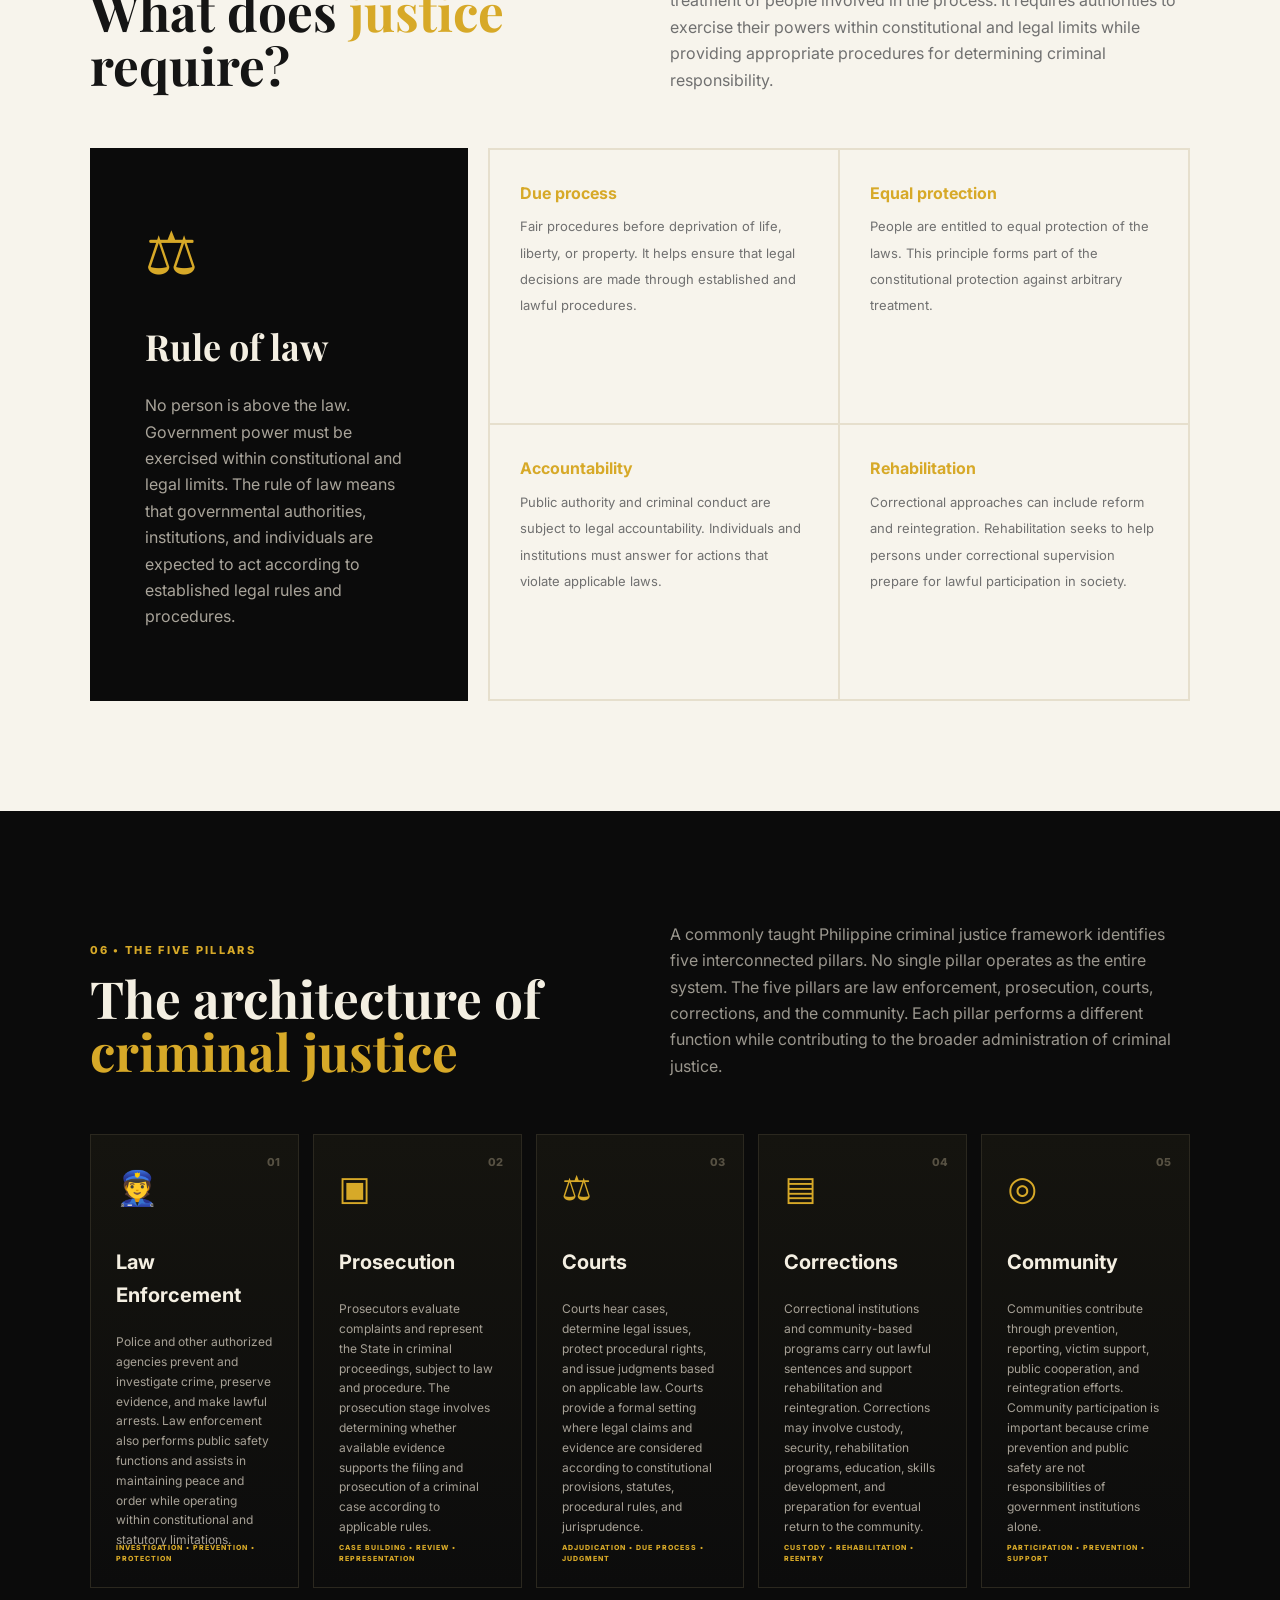
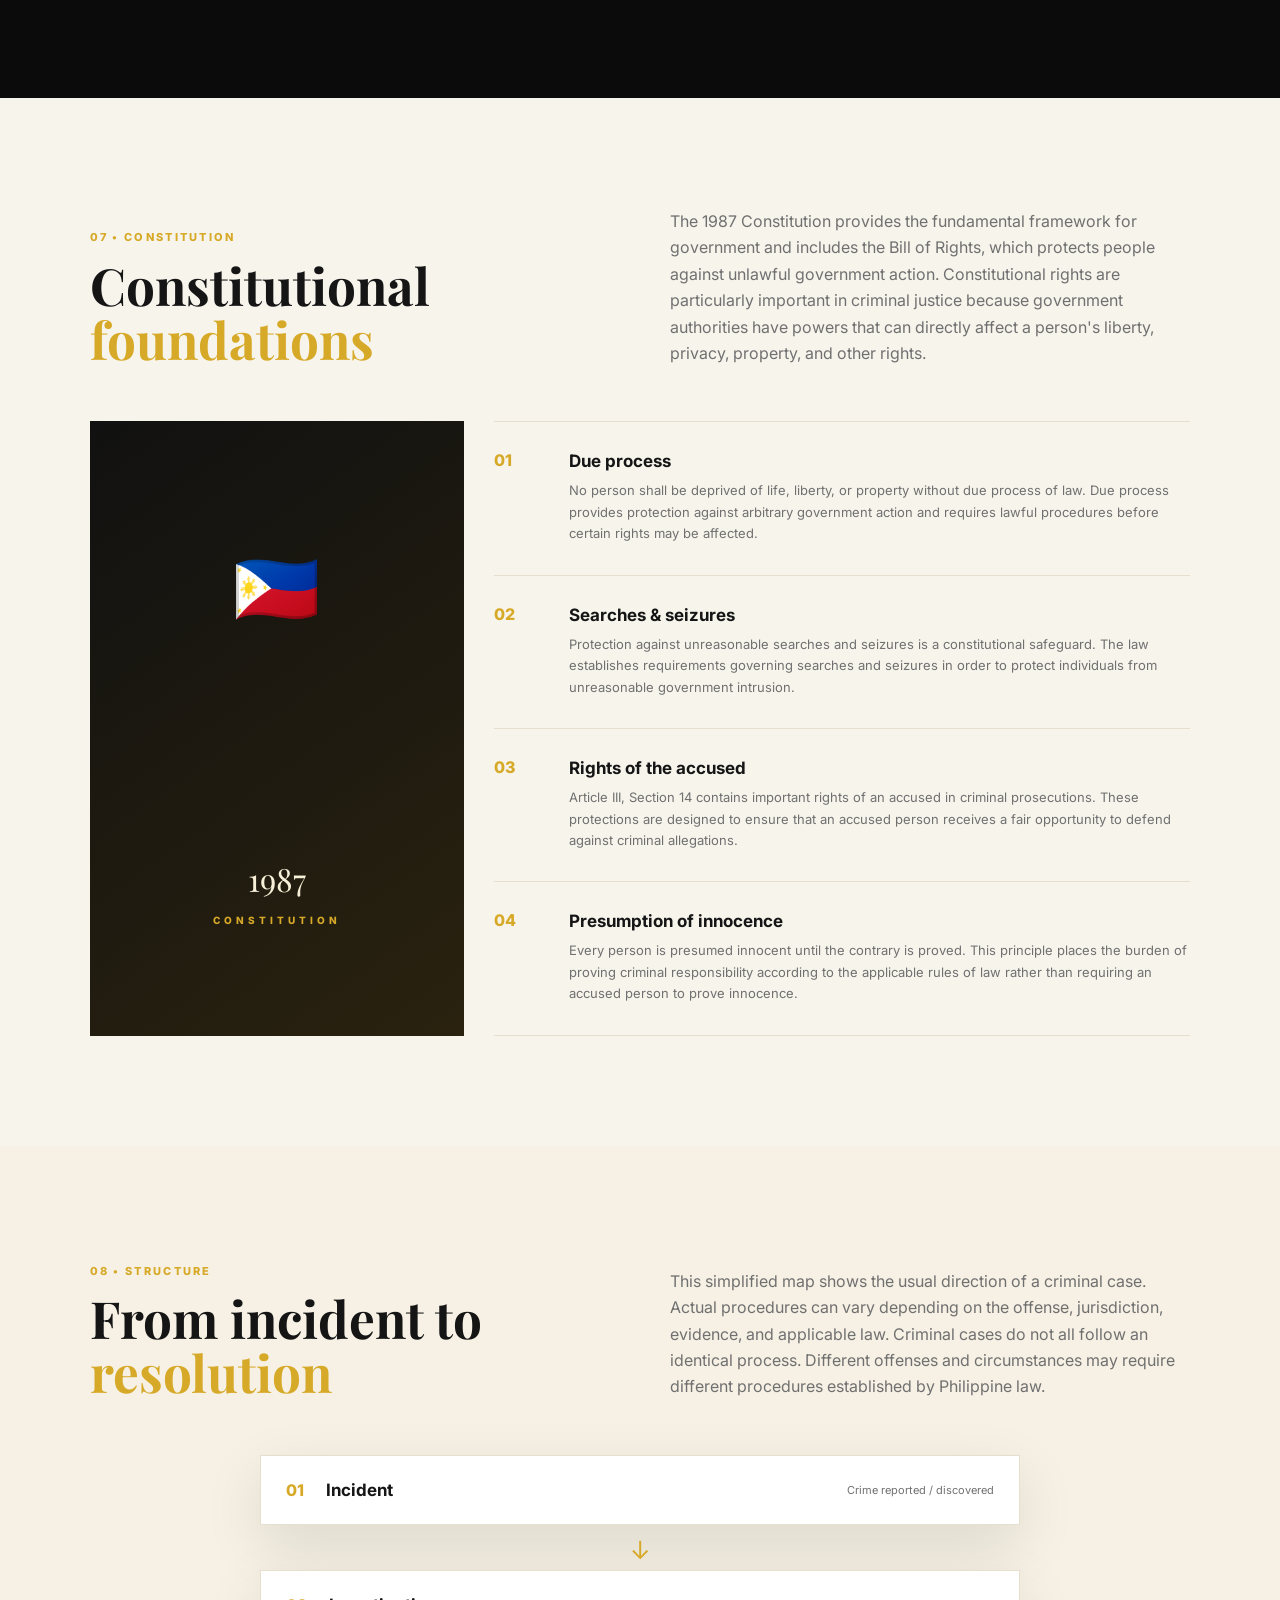
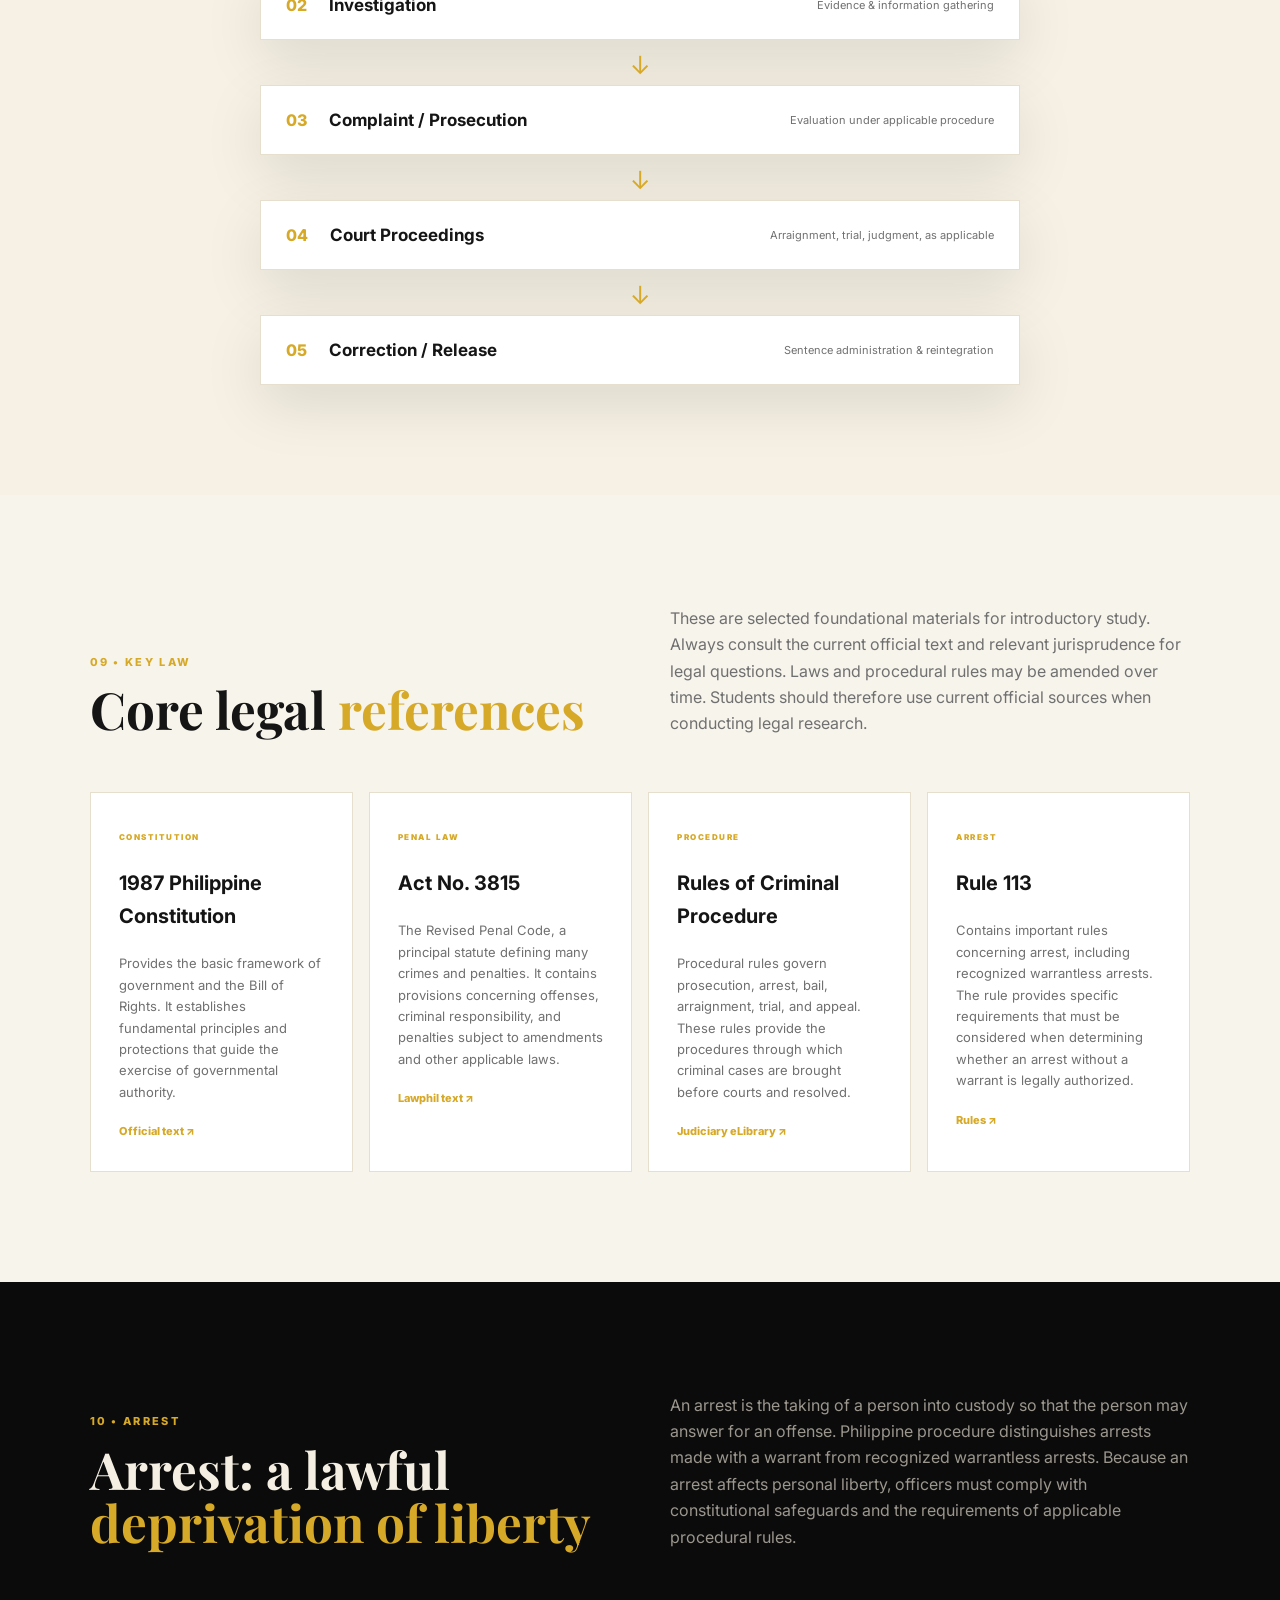
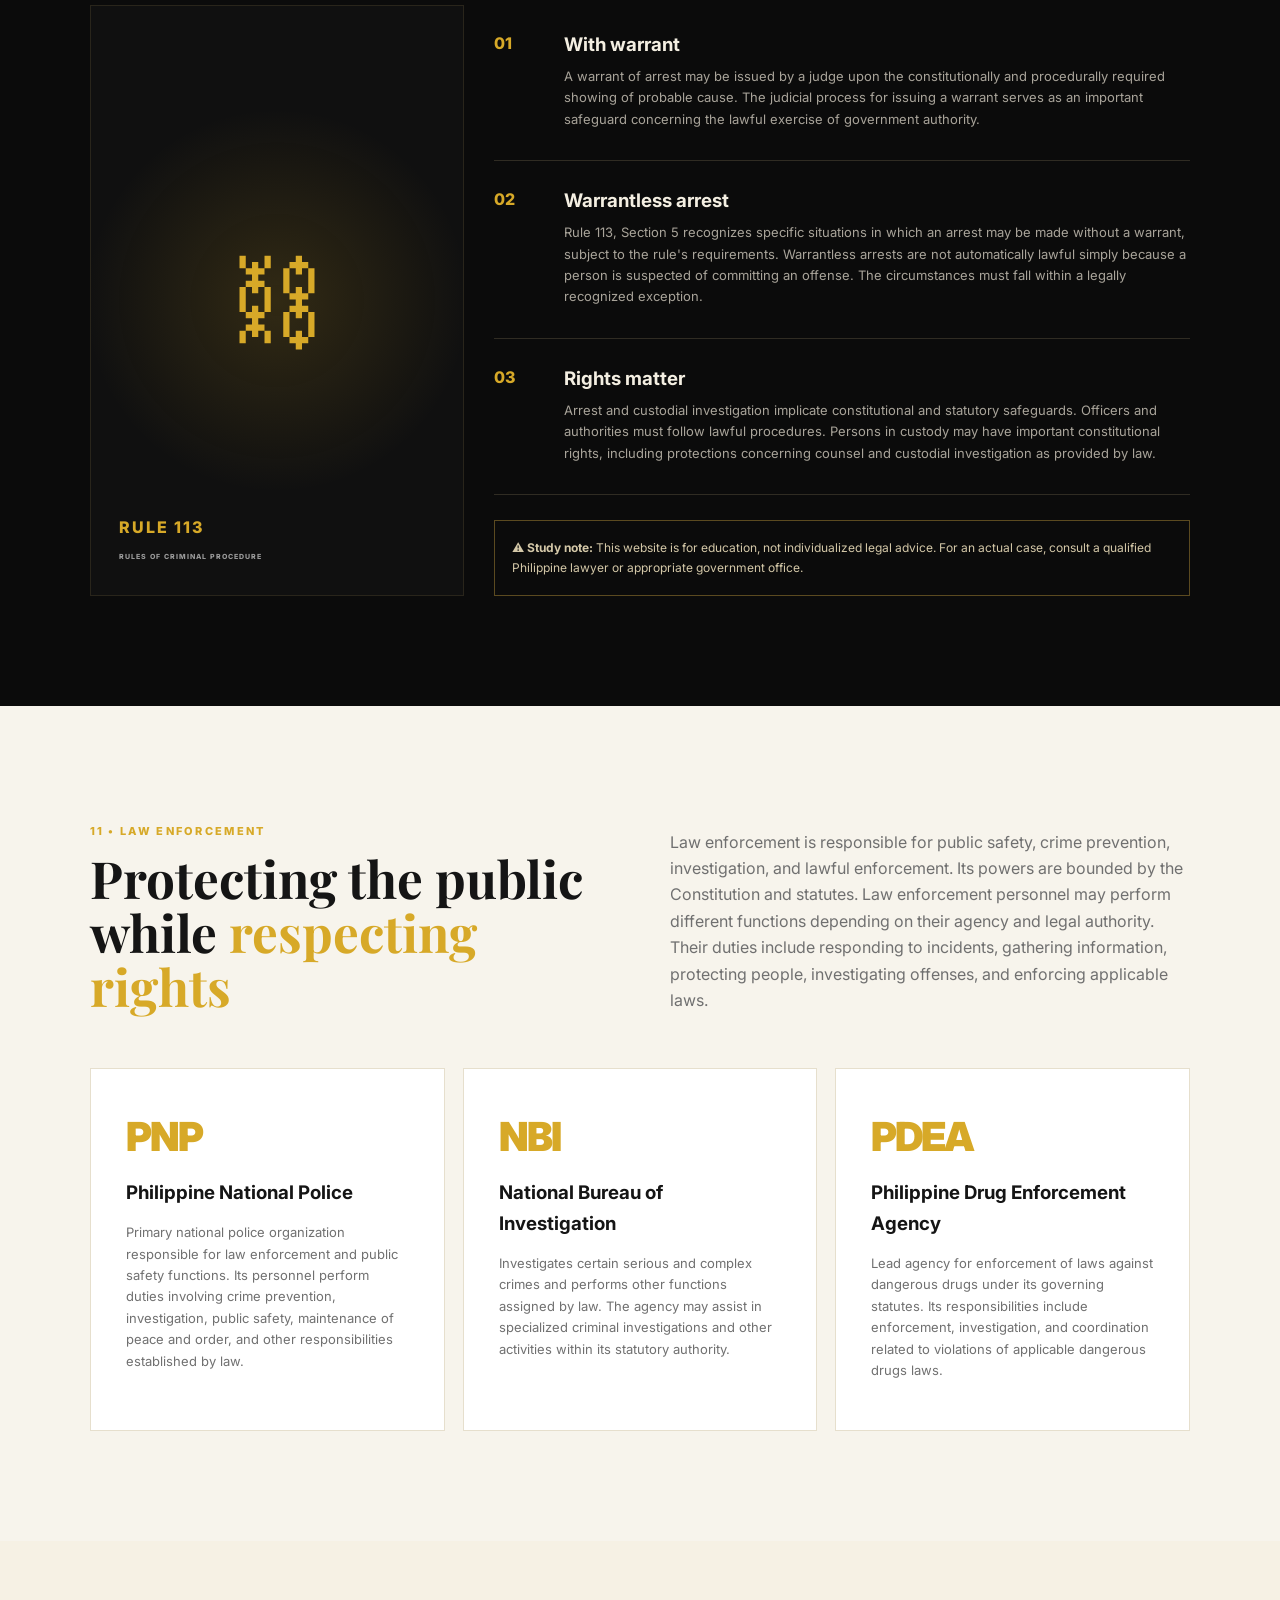
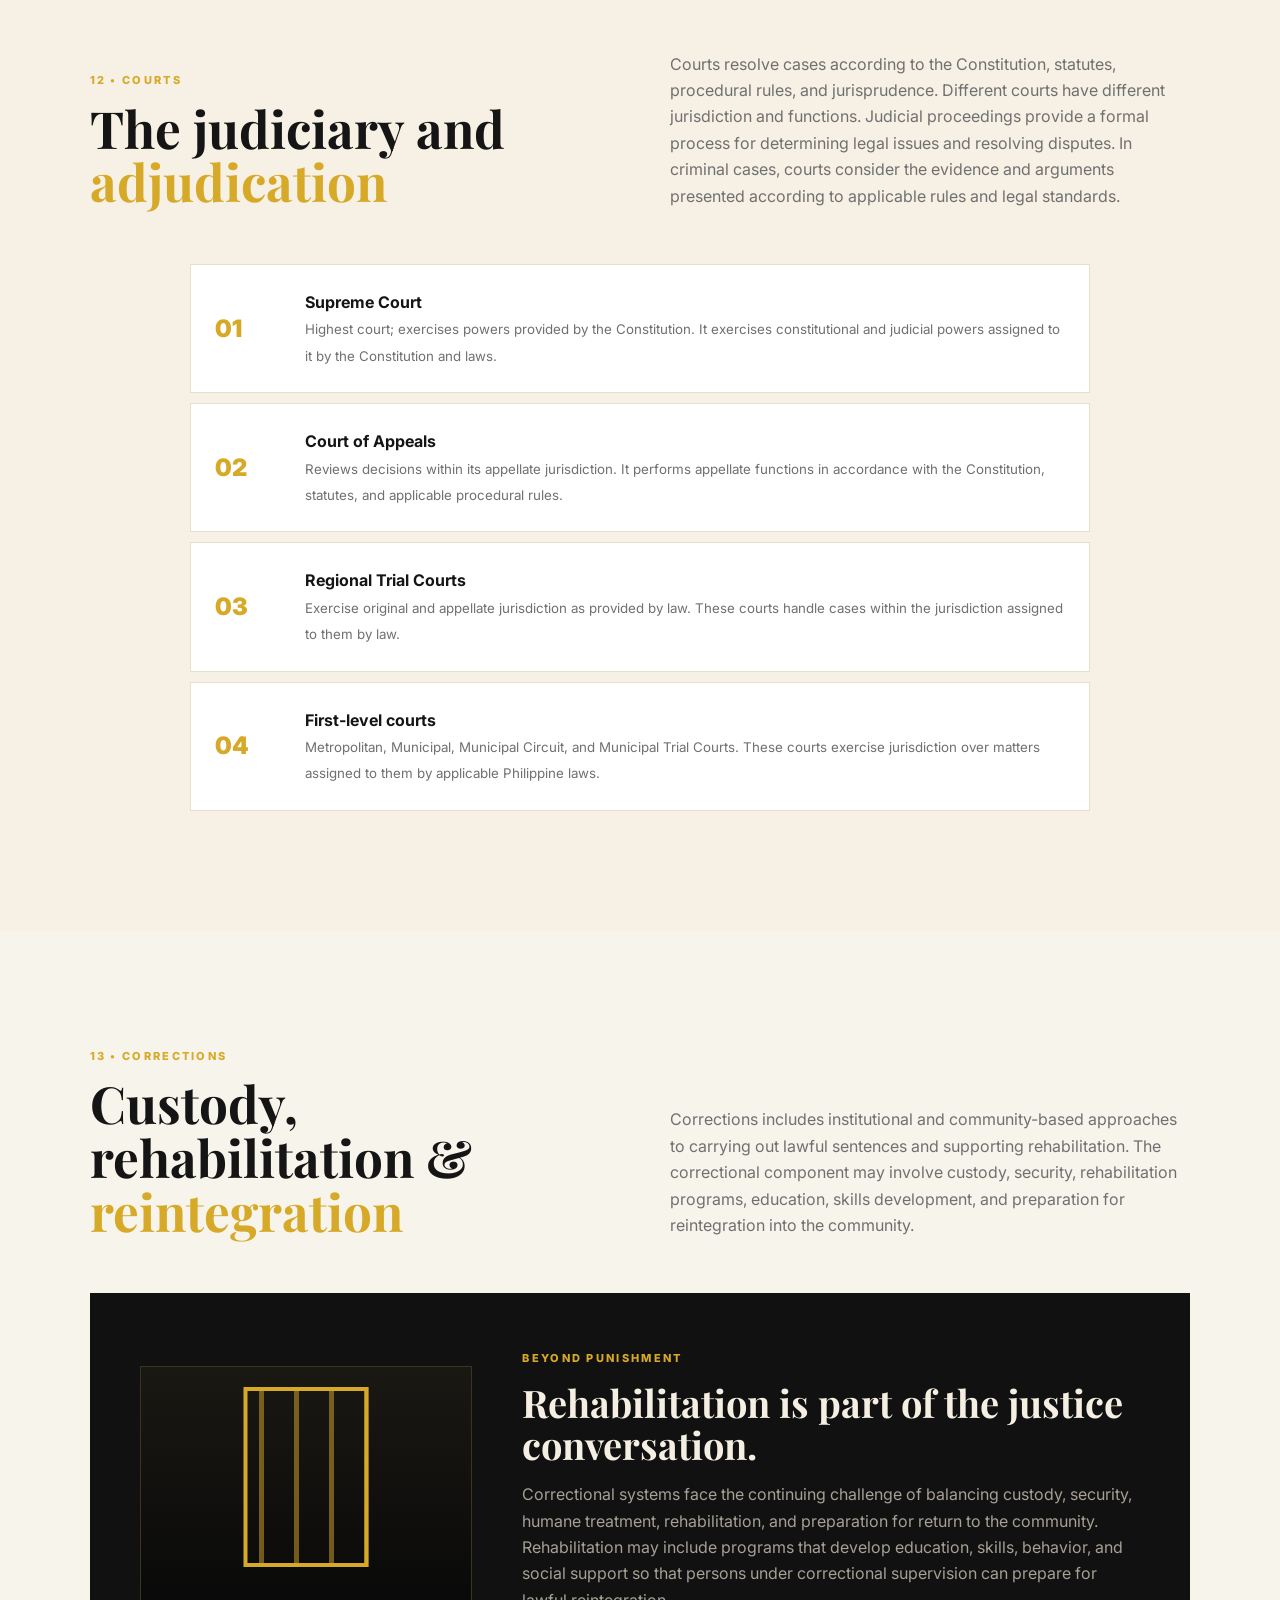
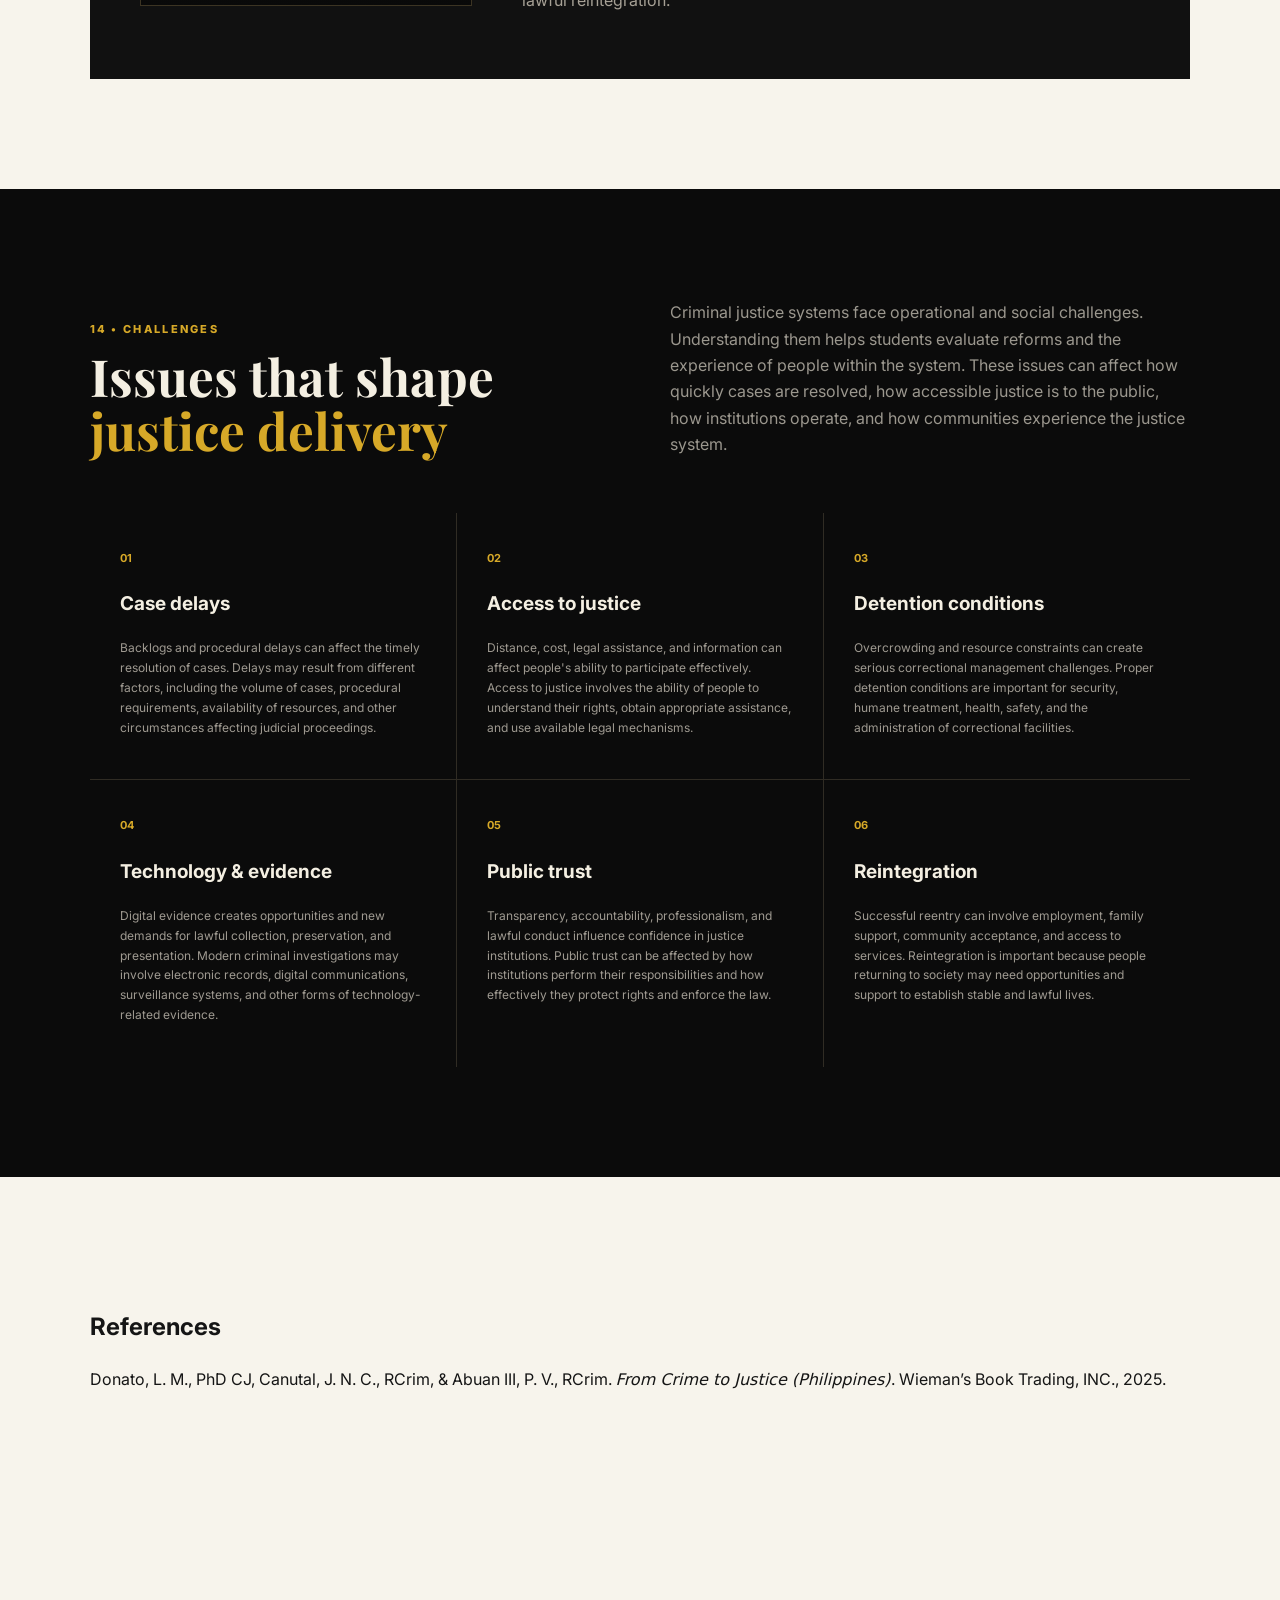
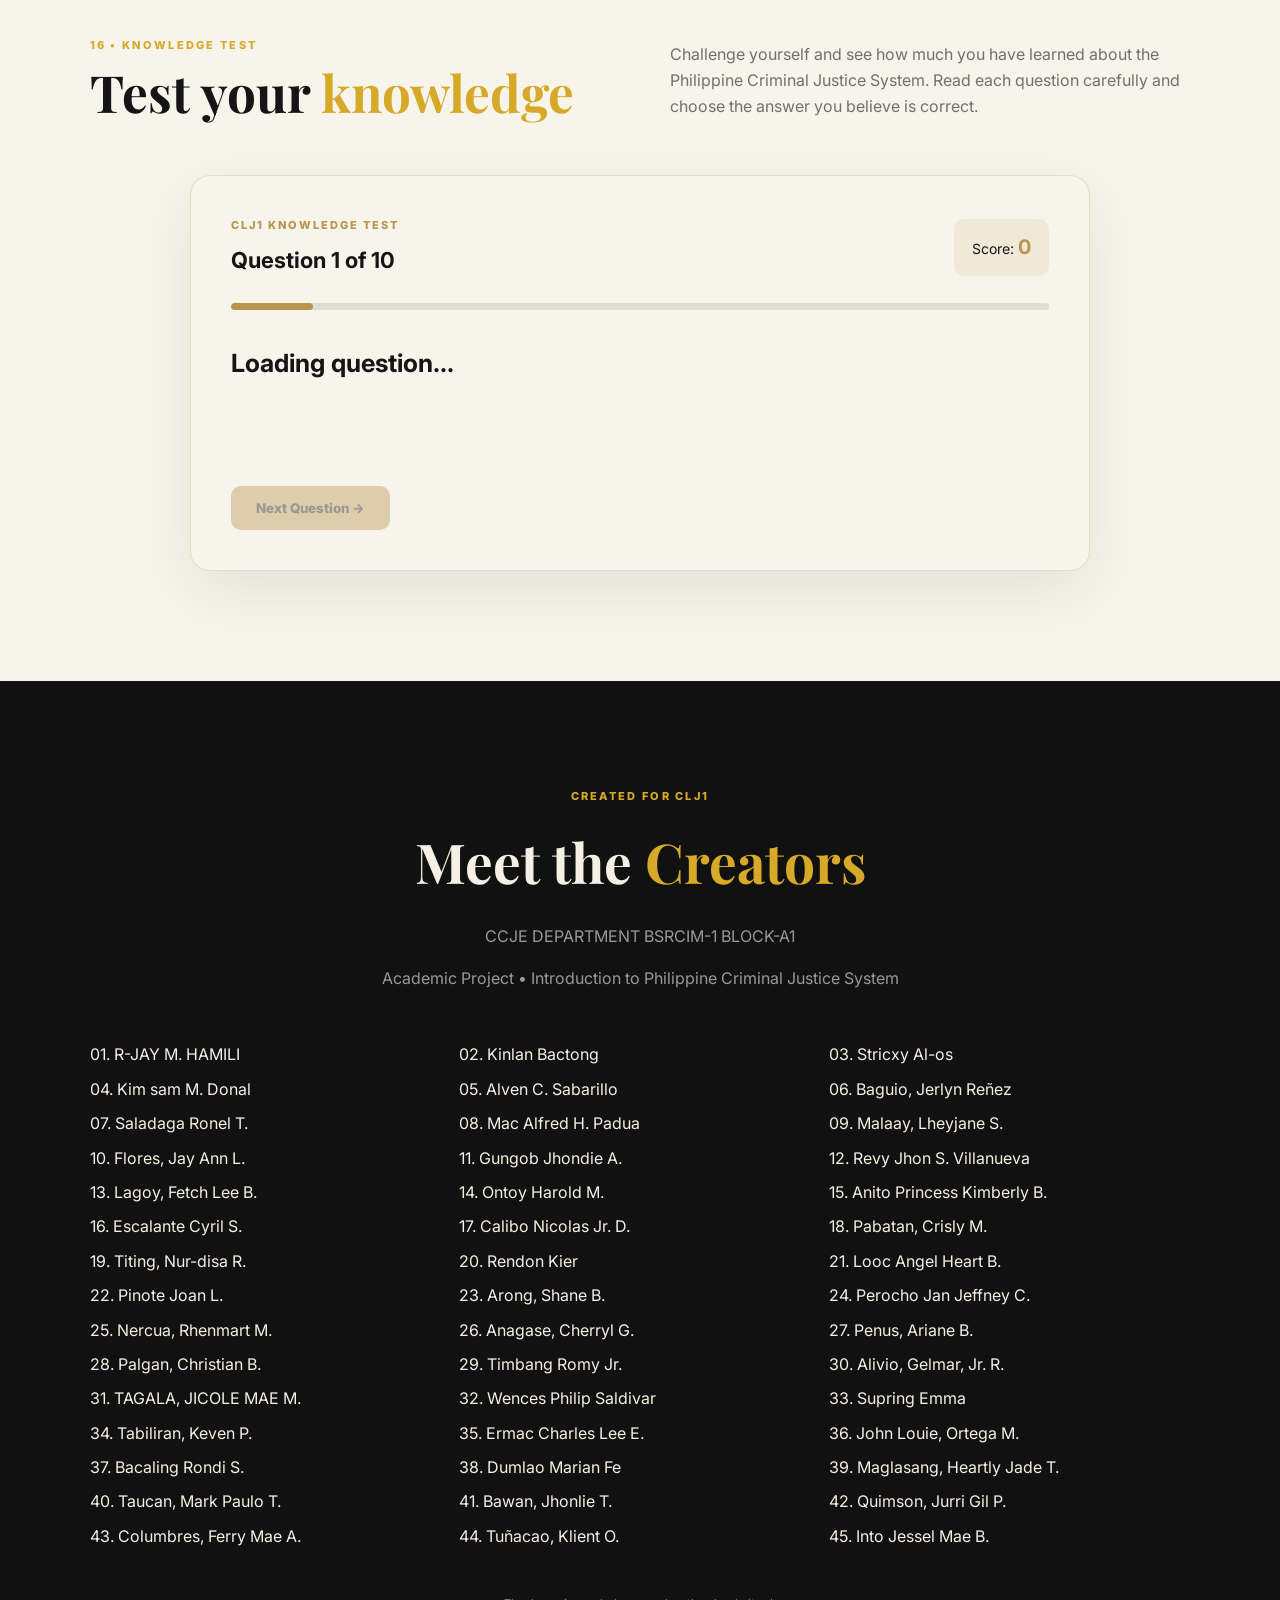
==== commit af1b3859: "Delete references section from index.html Removed the references section and its content from the HT" ====
--- a/index.html
+++ b/index.html
@@ -2266,159 +2266,16 @@
 <!-- ================= REFERENCES ================= -->
 
 <section class="section" id="references">
-
-  <div class="section-heading">
-
-    <div>
-
-      <span class="section-kicker">
-        15 • REFERENCES
-      </span>
-
-      <h2>
-        Start your
-        <span>research here</span>
-      </h2>
-
-    </div>
-
+  <h2>References</h2>
+
+  <div class="reference-card">
     <p>
-
-      Use primary legal sources whenever possible.
-      External links open in a new tab.
-
-      Legal research should rely on current official
-      texts, applicable statutes, procedural rules,
-      and relevant jurisprudence.
-
+      Donato, L. M., PhD CJ, Canutal, J. N. C., RCrim, & Abuan III, P. V., RCrim.
+      <em>From Crime to Justice (Philippines)</em>.
+      Wieman’s Book Trading, INC., 2025.
     </p>
-
-  </div>
-
-
-  <div class="reference-list">
-
-
-    <a
-      href="https://www.officialgazette.gov.ph/constitutions/1987-constitution/"
-      target="_blank">
-
-      <span>01</span>
-
-      <div>
-
-        <b>
-          Official Gazette — 1987 Constitution
-        </b>
-
-        <small>
-          Primary constitutional source
-        </small>
-
-      </div>
-
-      <strong>↗</strong>
-
-    </a>
-
-
-    <a
-      href="https://lawphil.net/"
-      target="_blank">
-
-      <span>02</span>
-
-      <div>
-
-        <b>
-          Lawphil
-        </b>
-
-        <small>
-          Philippine laws, jurisprudence,
-          and legal materials
-        </small>
-
-      </div>
-
-      <strong>↗</strong>
-
-    </a>
-
-
-    <a
-      href="https://elibrary.judiciary.gov.ph/"
-      target="_blank">
-
-      <span>03</span>
-
-      <div>
-
-        <b>
-          Supreme Court E-Library
-        </b>
-
-        <small>
-          Official judicial legal resources
-        </small>
-
-      </div>
-
-      <strong>↗</strong>
-
-    </a>
-
-
-    <a
-      href="https://pnp.gov.ph/"
-      target="_blank">
-
-      <span>04</span>
-
-      <div>
-
-        <b>
-          Philippine National Police
-        </b>
-
-        <small>
-          Official police information
-        </small>
-
-      </div>
-
-      <strong>↗</strong>
-
-    </a>
-
-
-    <a
-      href="https://sc.judiciary.gov.ph/"
-      target="_blank">
-
-      <span>05</span>
-
-      <div>
-
-        <b>
-          Supreme Court of the Philippines
-        </b>
-
-        <small>
-          Official judiciary website
-        </small>
-
-      </div>
-
-      <strong>↗</strong>
-
-    </a>
-
-
-  </div>
-
+  </div>
 </section>
-
 
   <!-- ================= KNOWLEDGE TEST ================= -->
 
--- a/styles.css
+++ b/styles.css
@@ -2668,3 +2668,12 @@
   }
 
 }
+creators-class {
+  text-align: center;
+  font-size: 18px;
+  font-weight: 800;
+  letter-spacing: 1.5px;
+  color: #b8944c;
+  margin: 10px 0 30px;
+  text-transform: uppercase;
+}
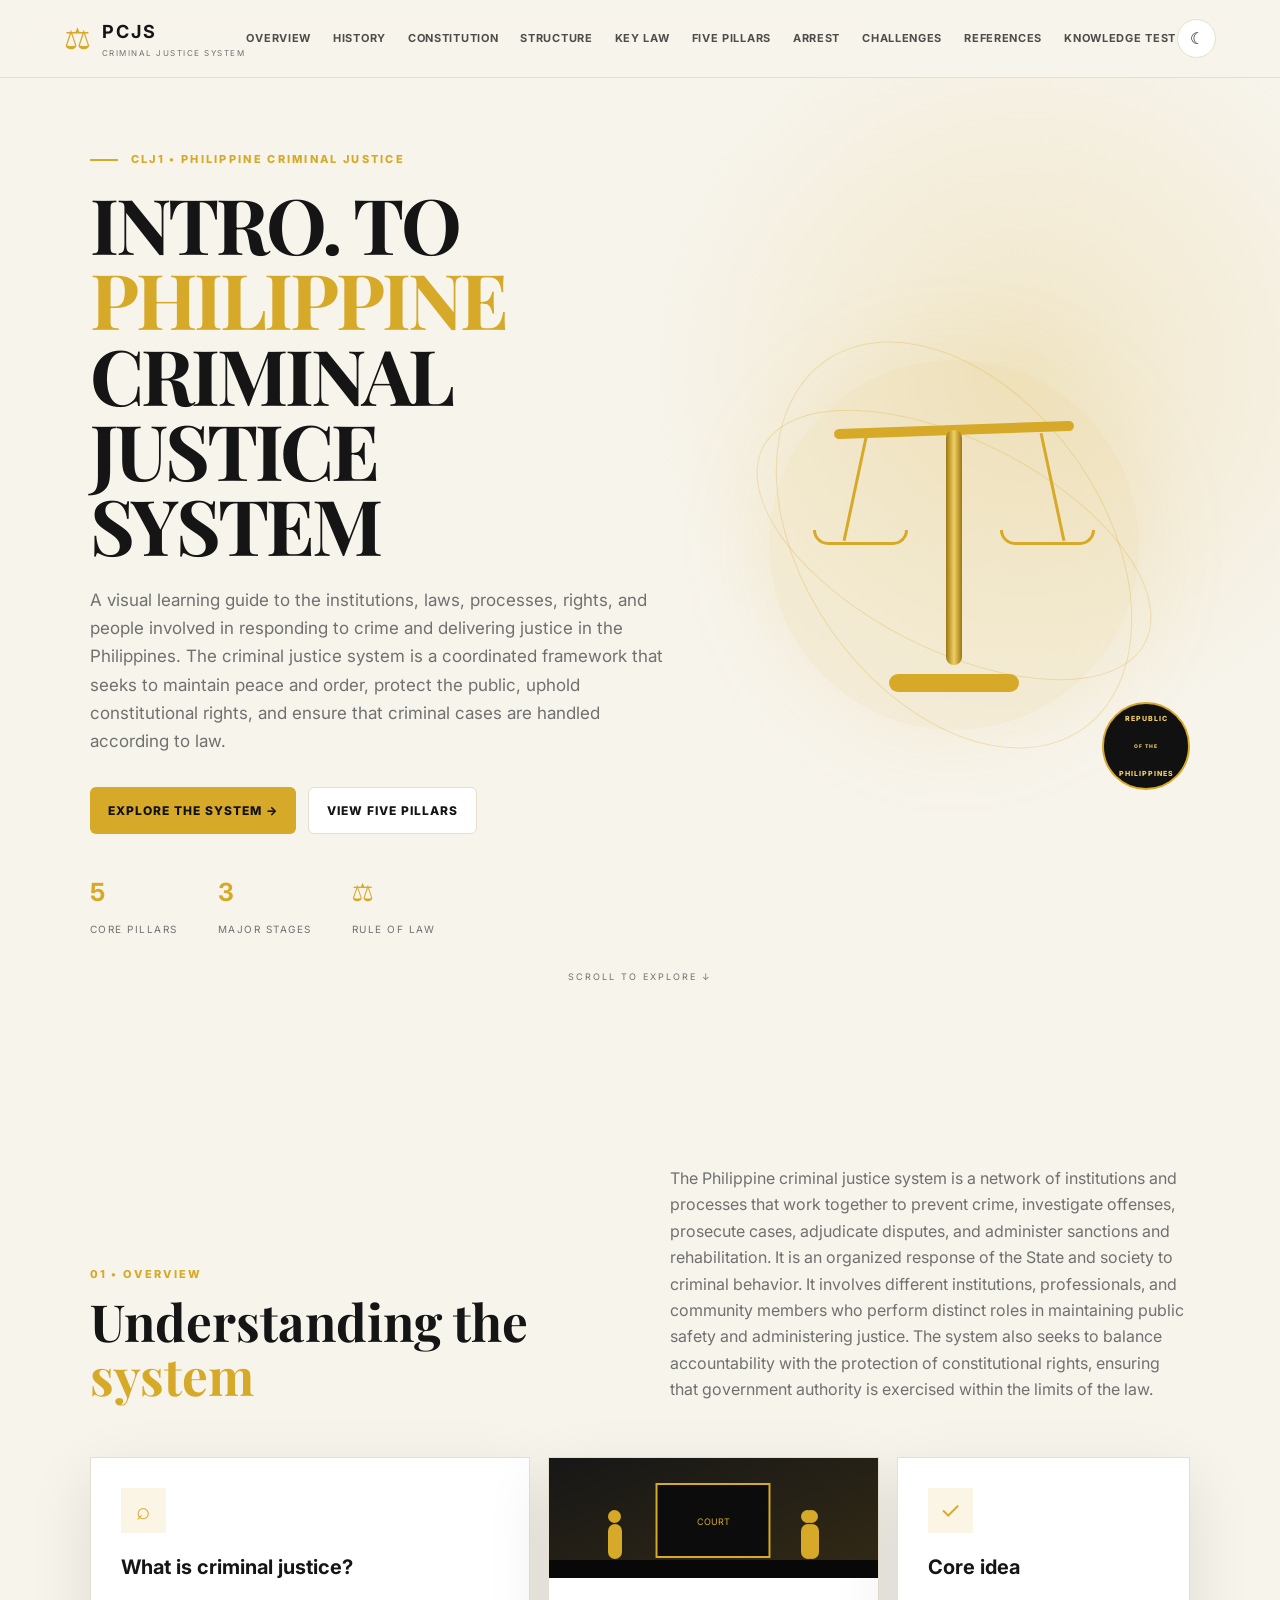
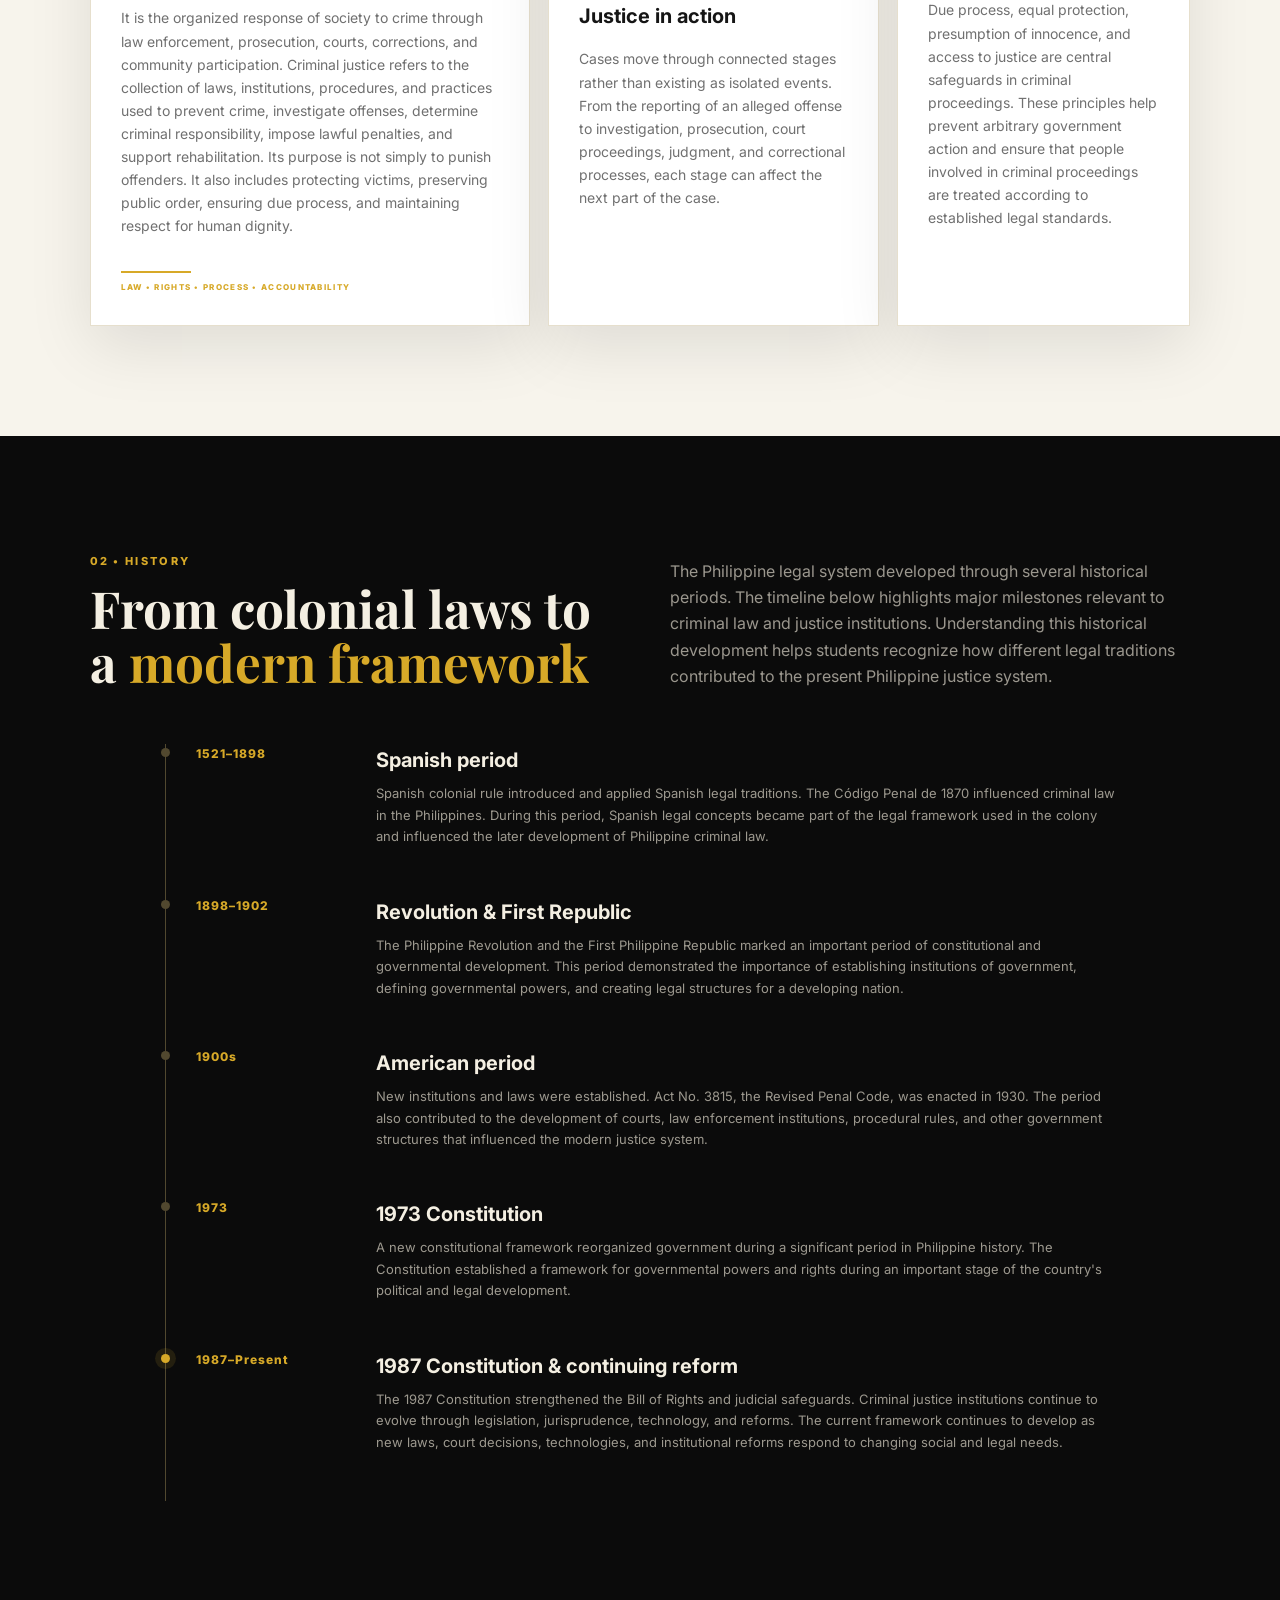
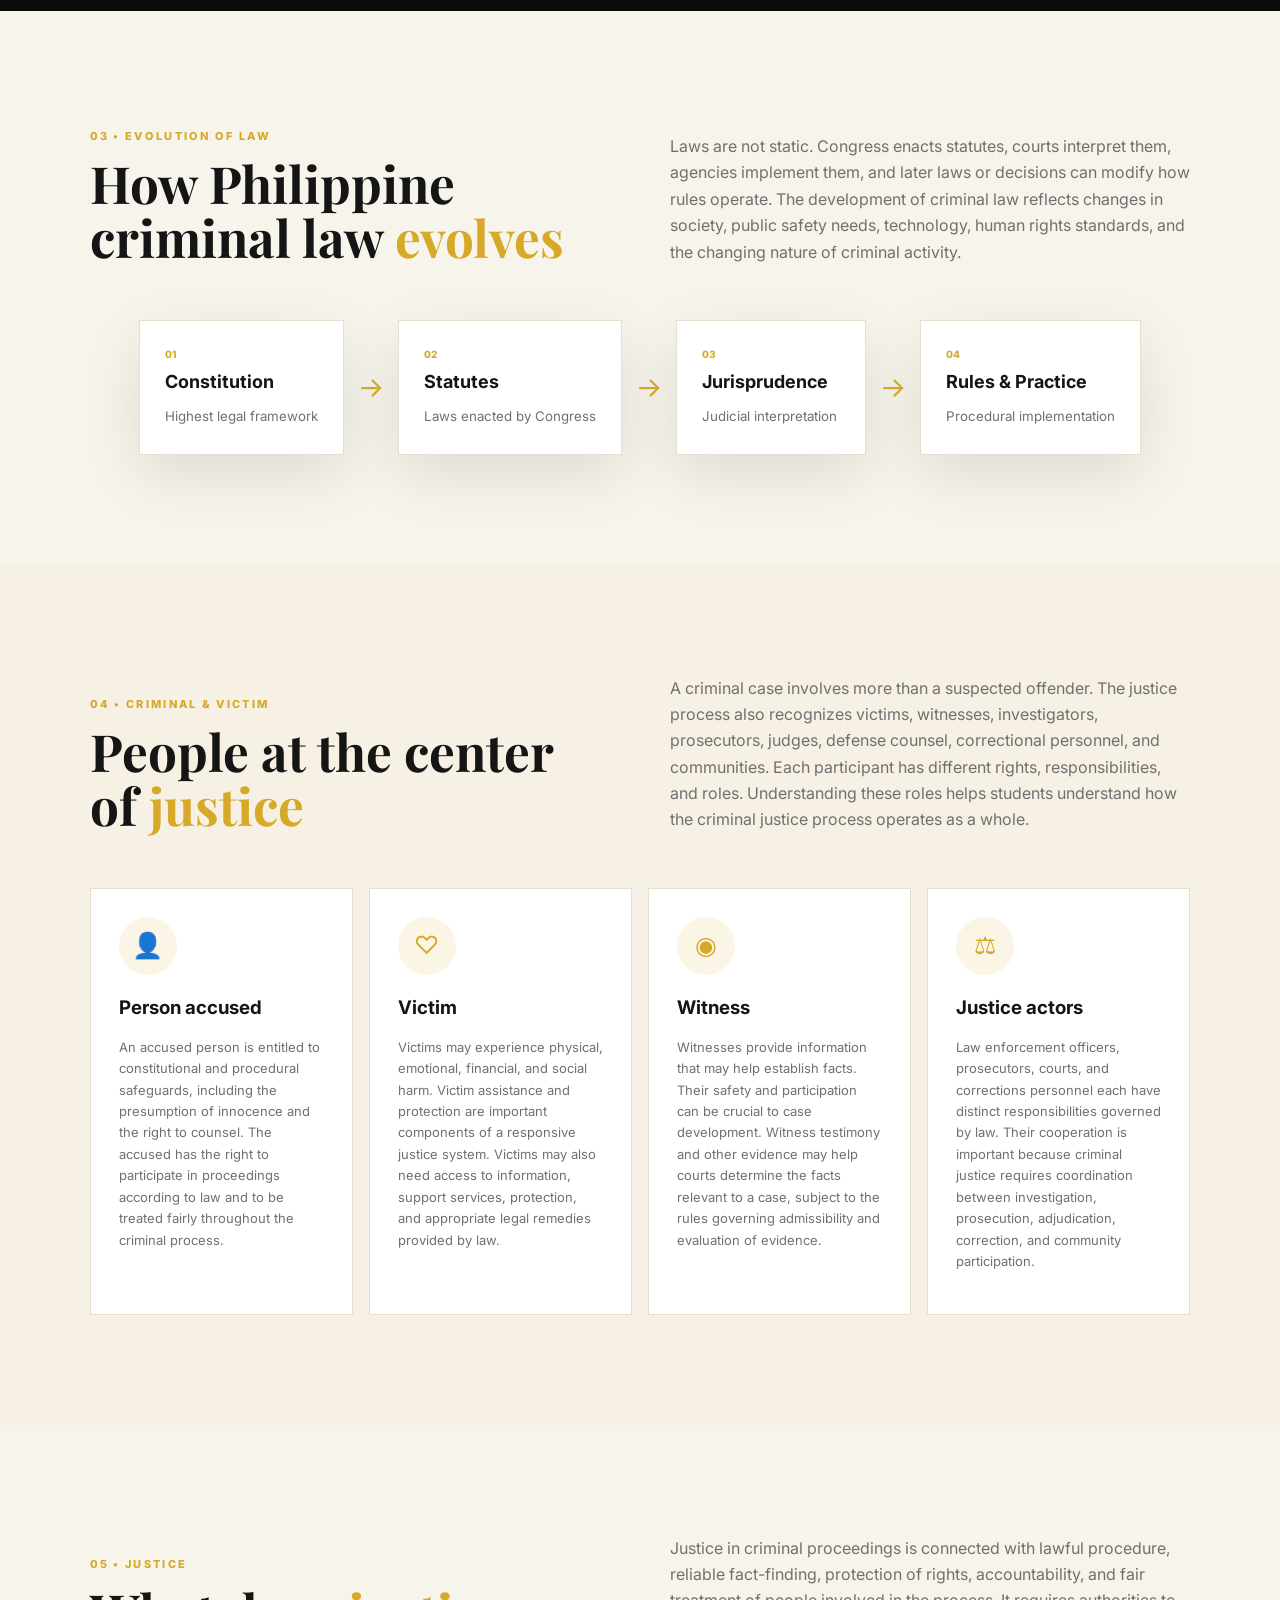
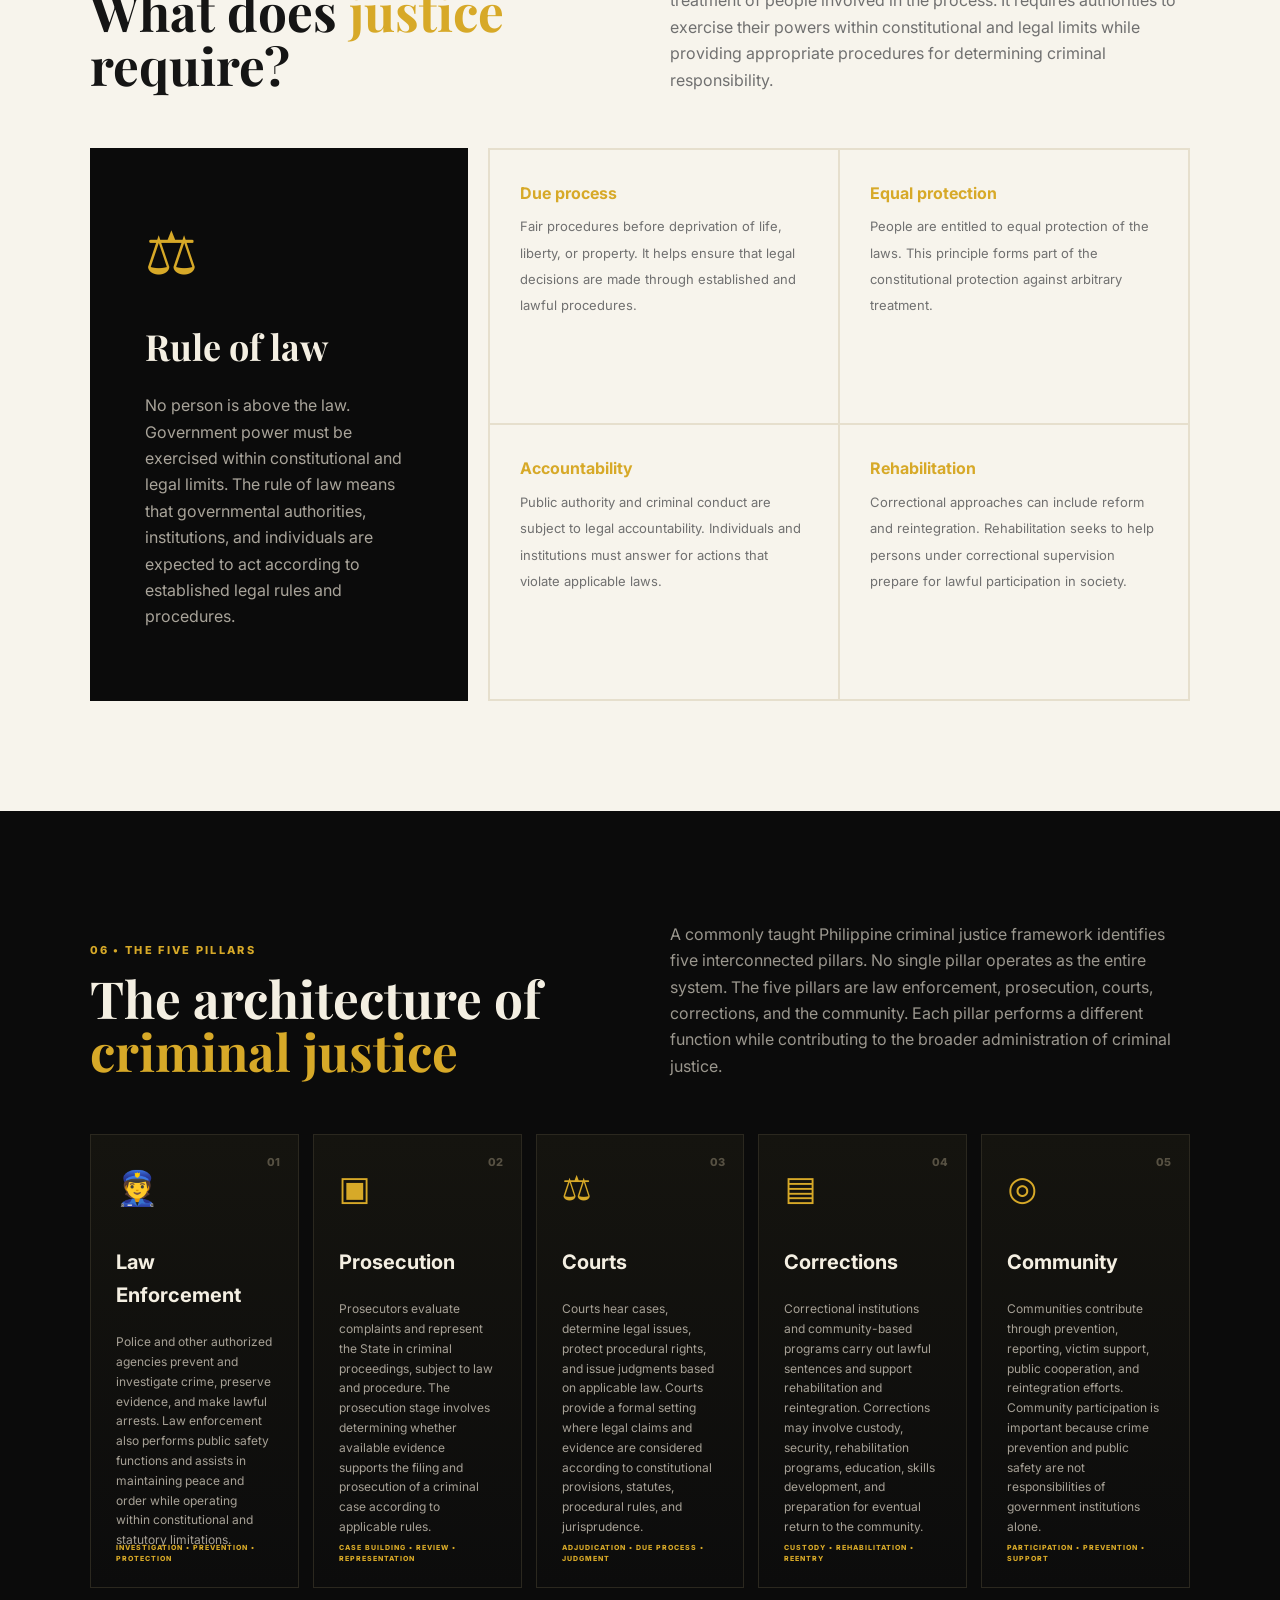
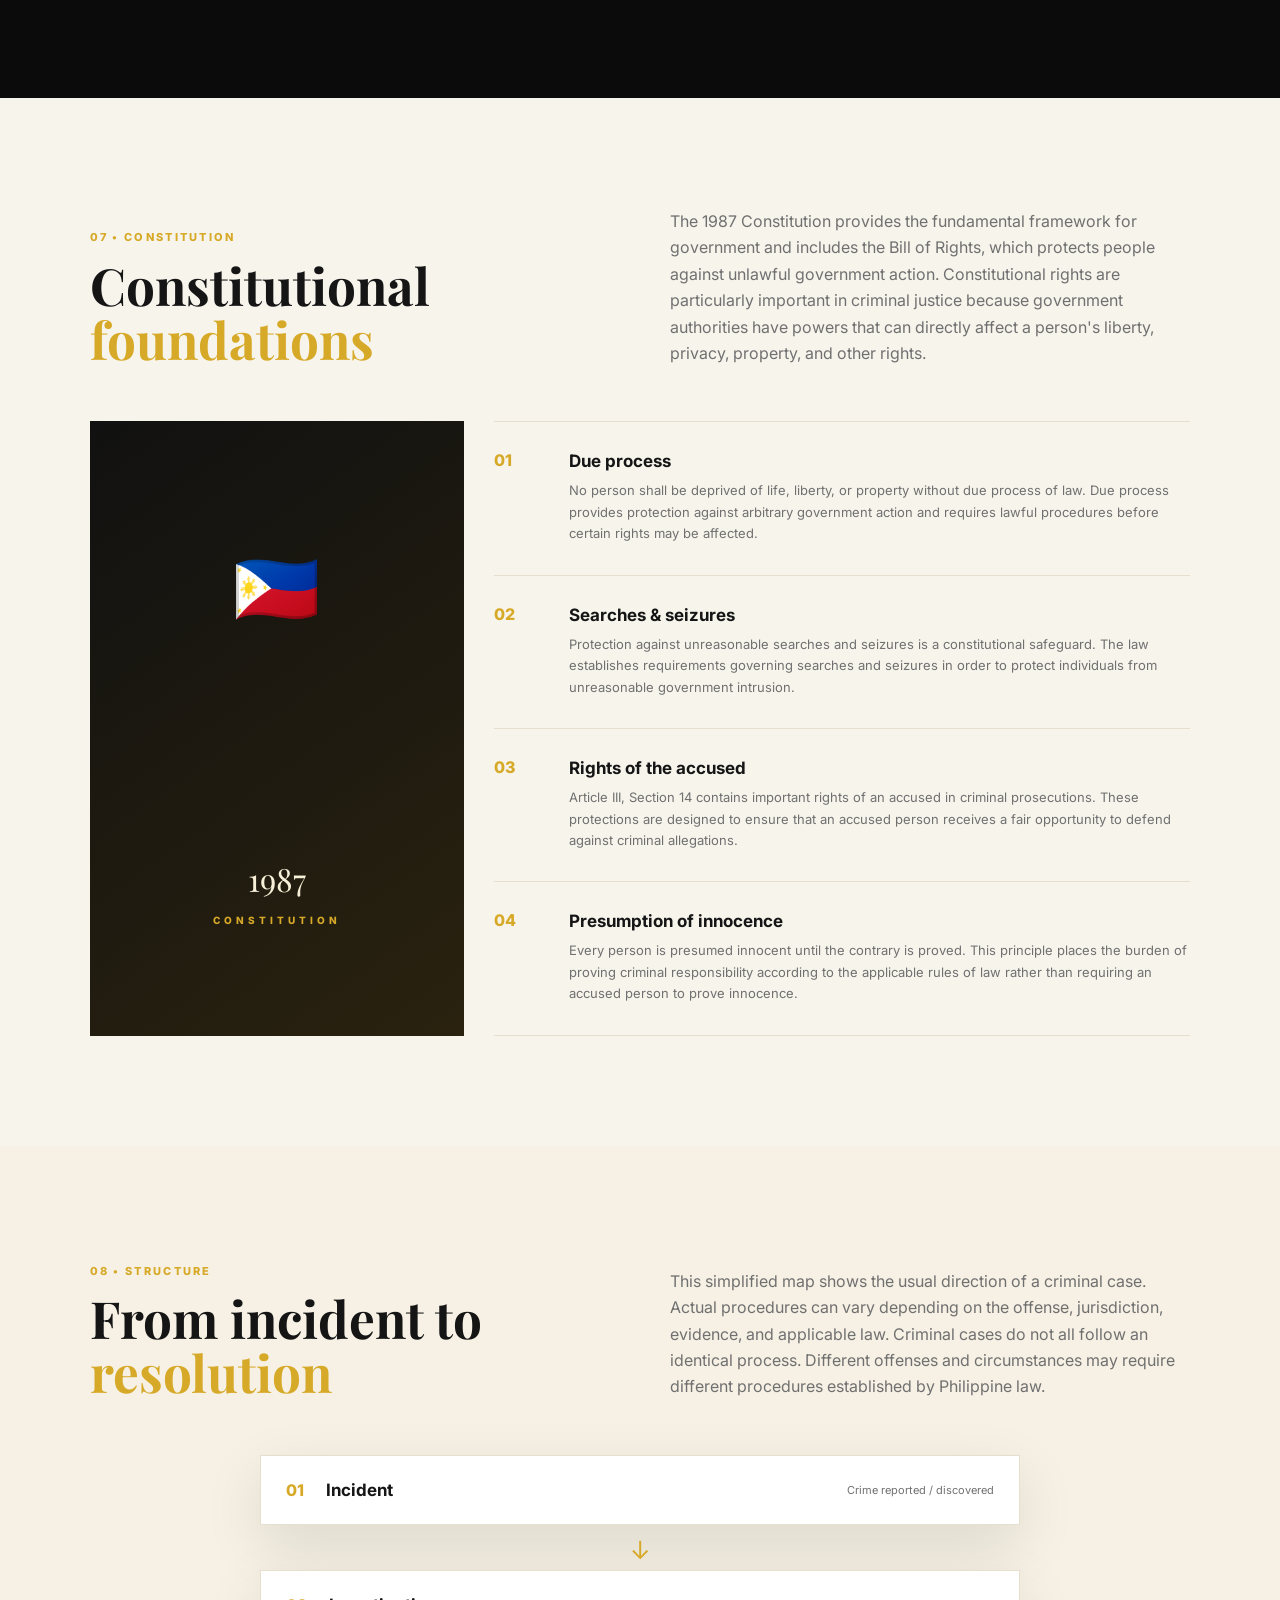
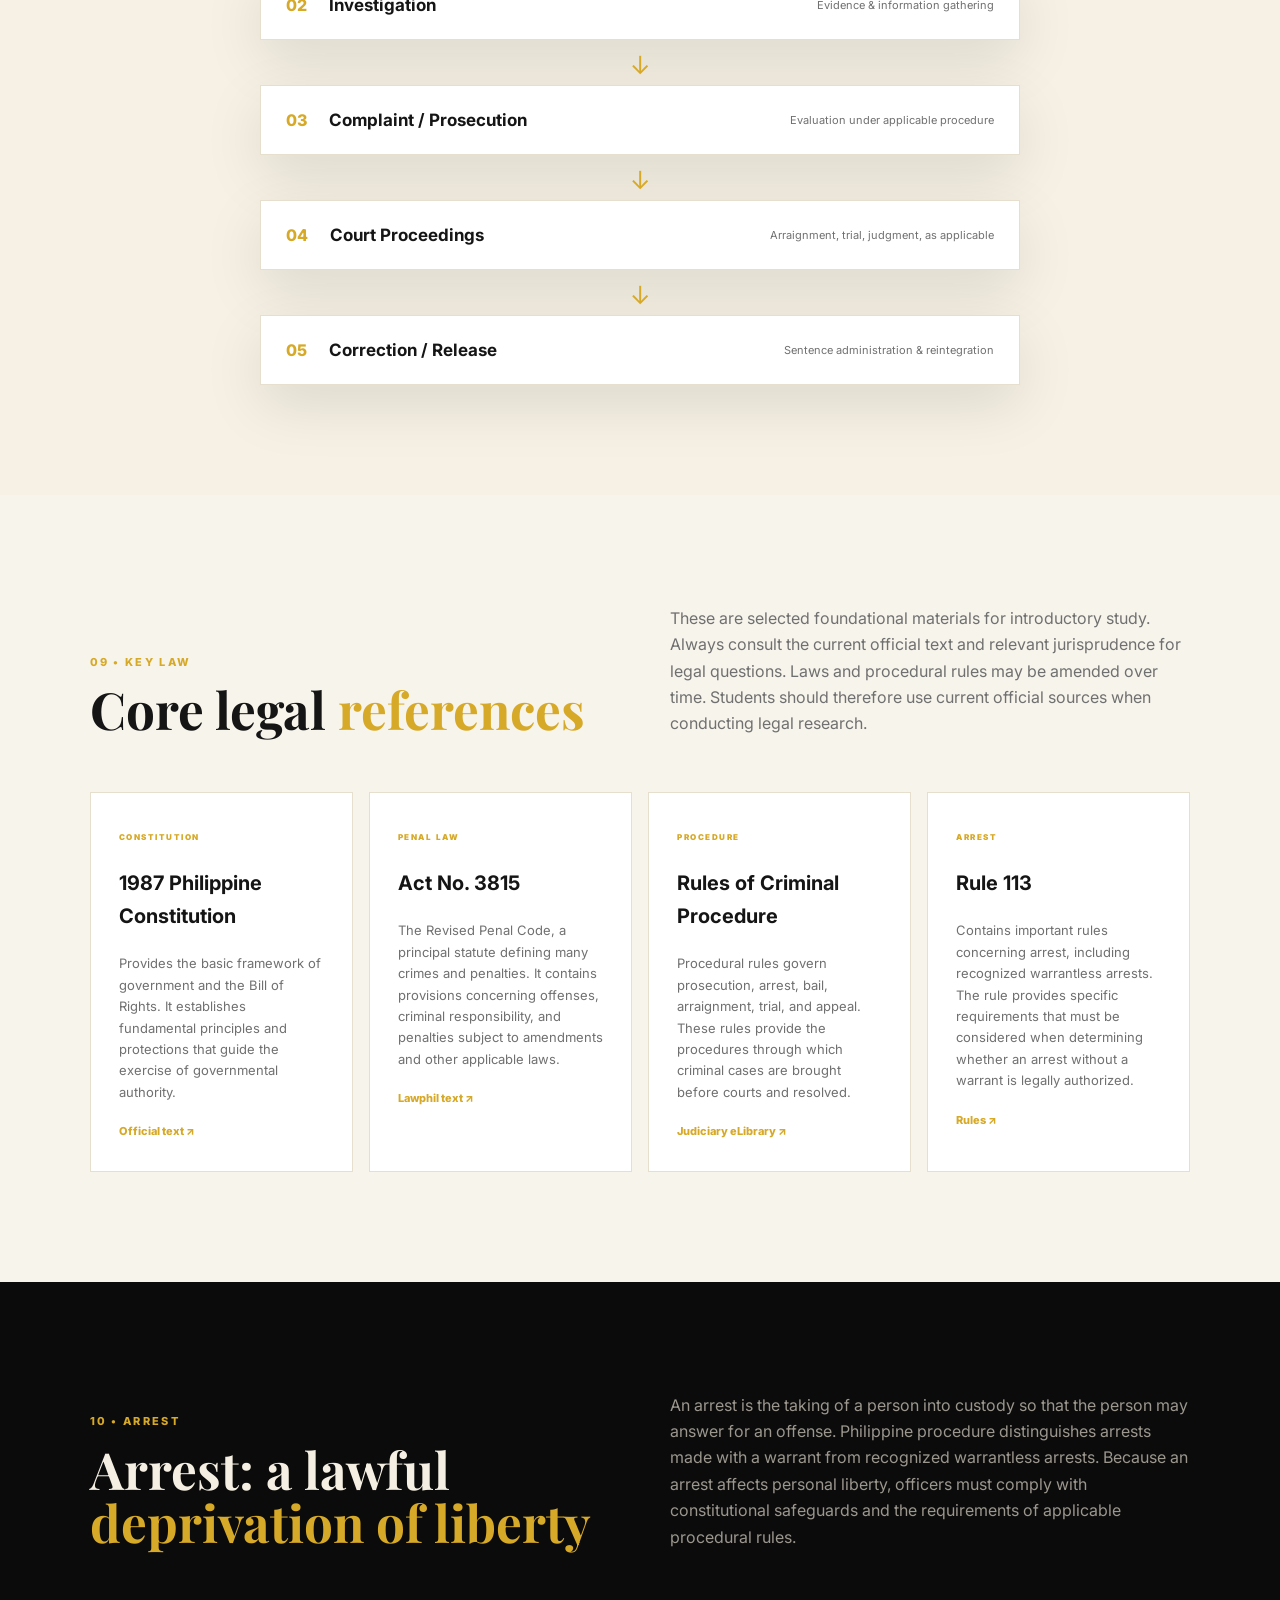
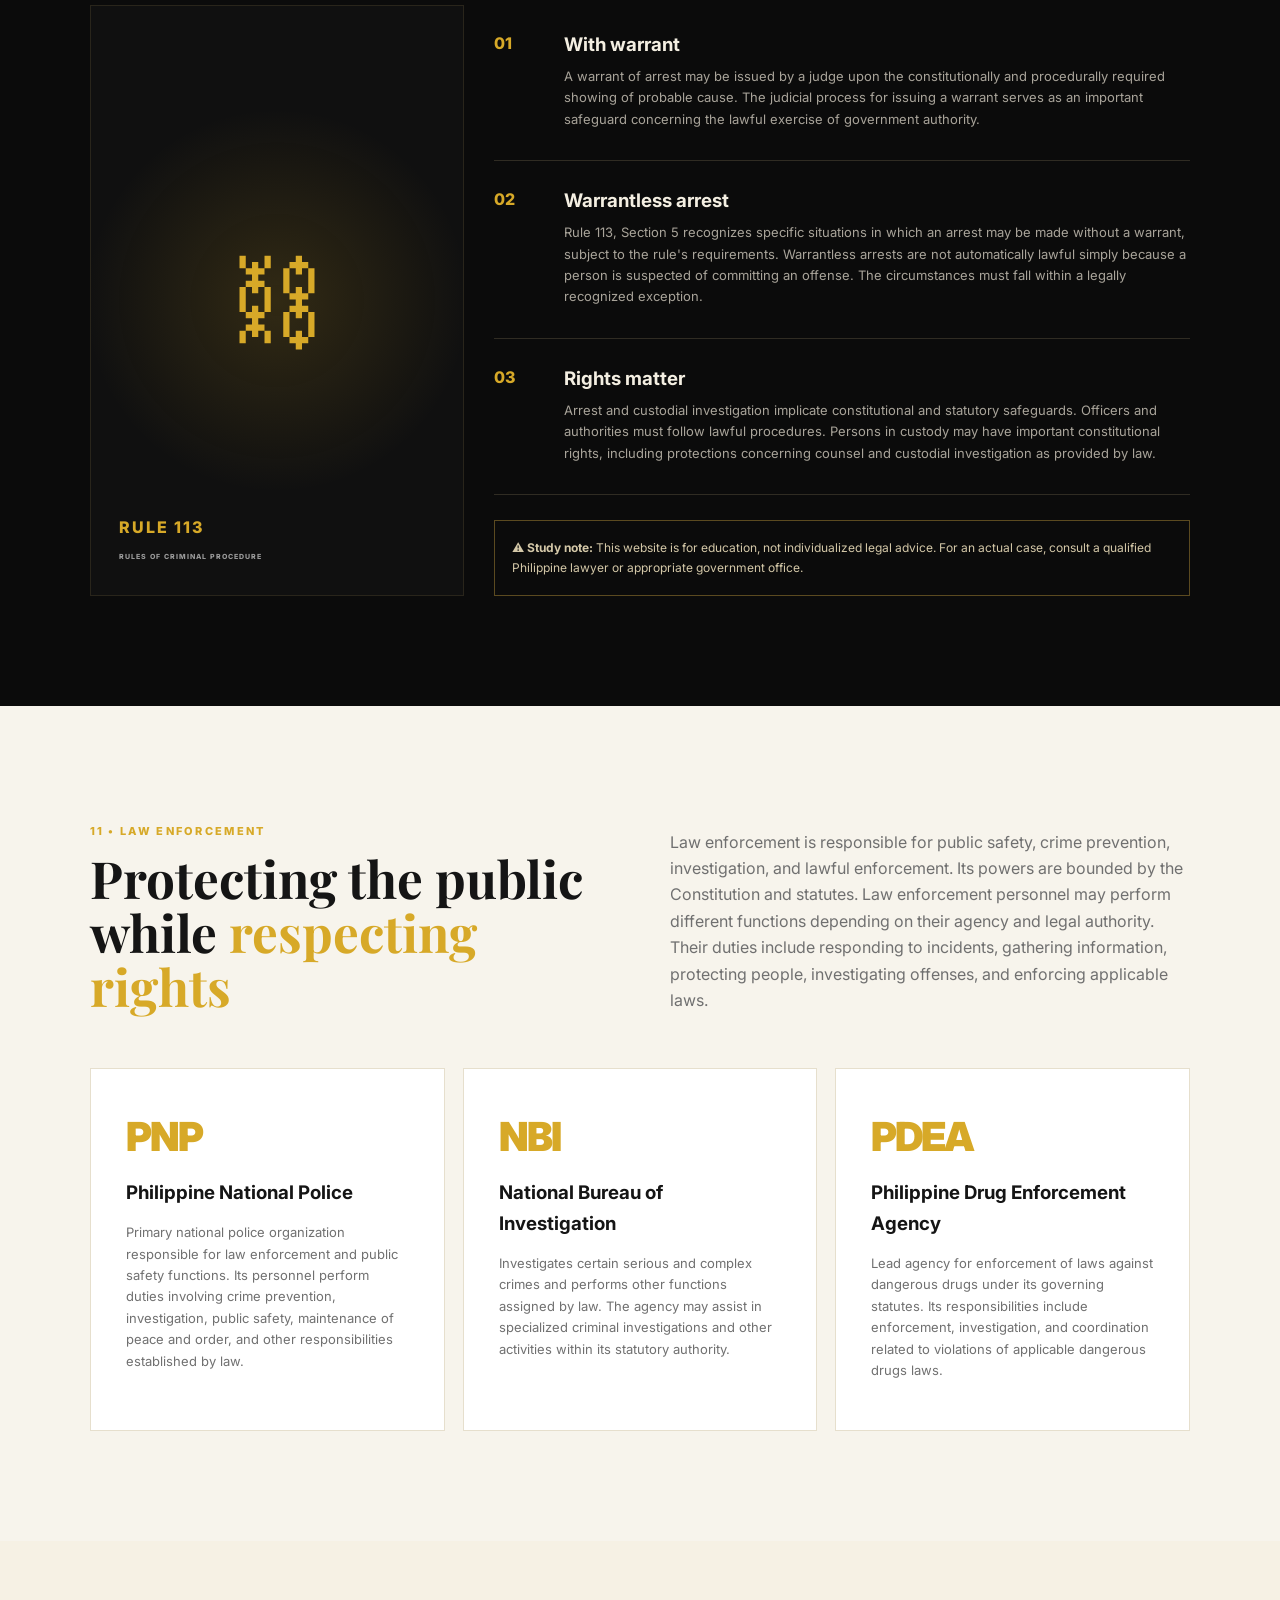
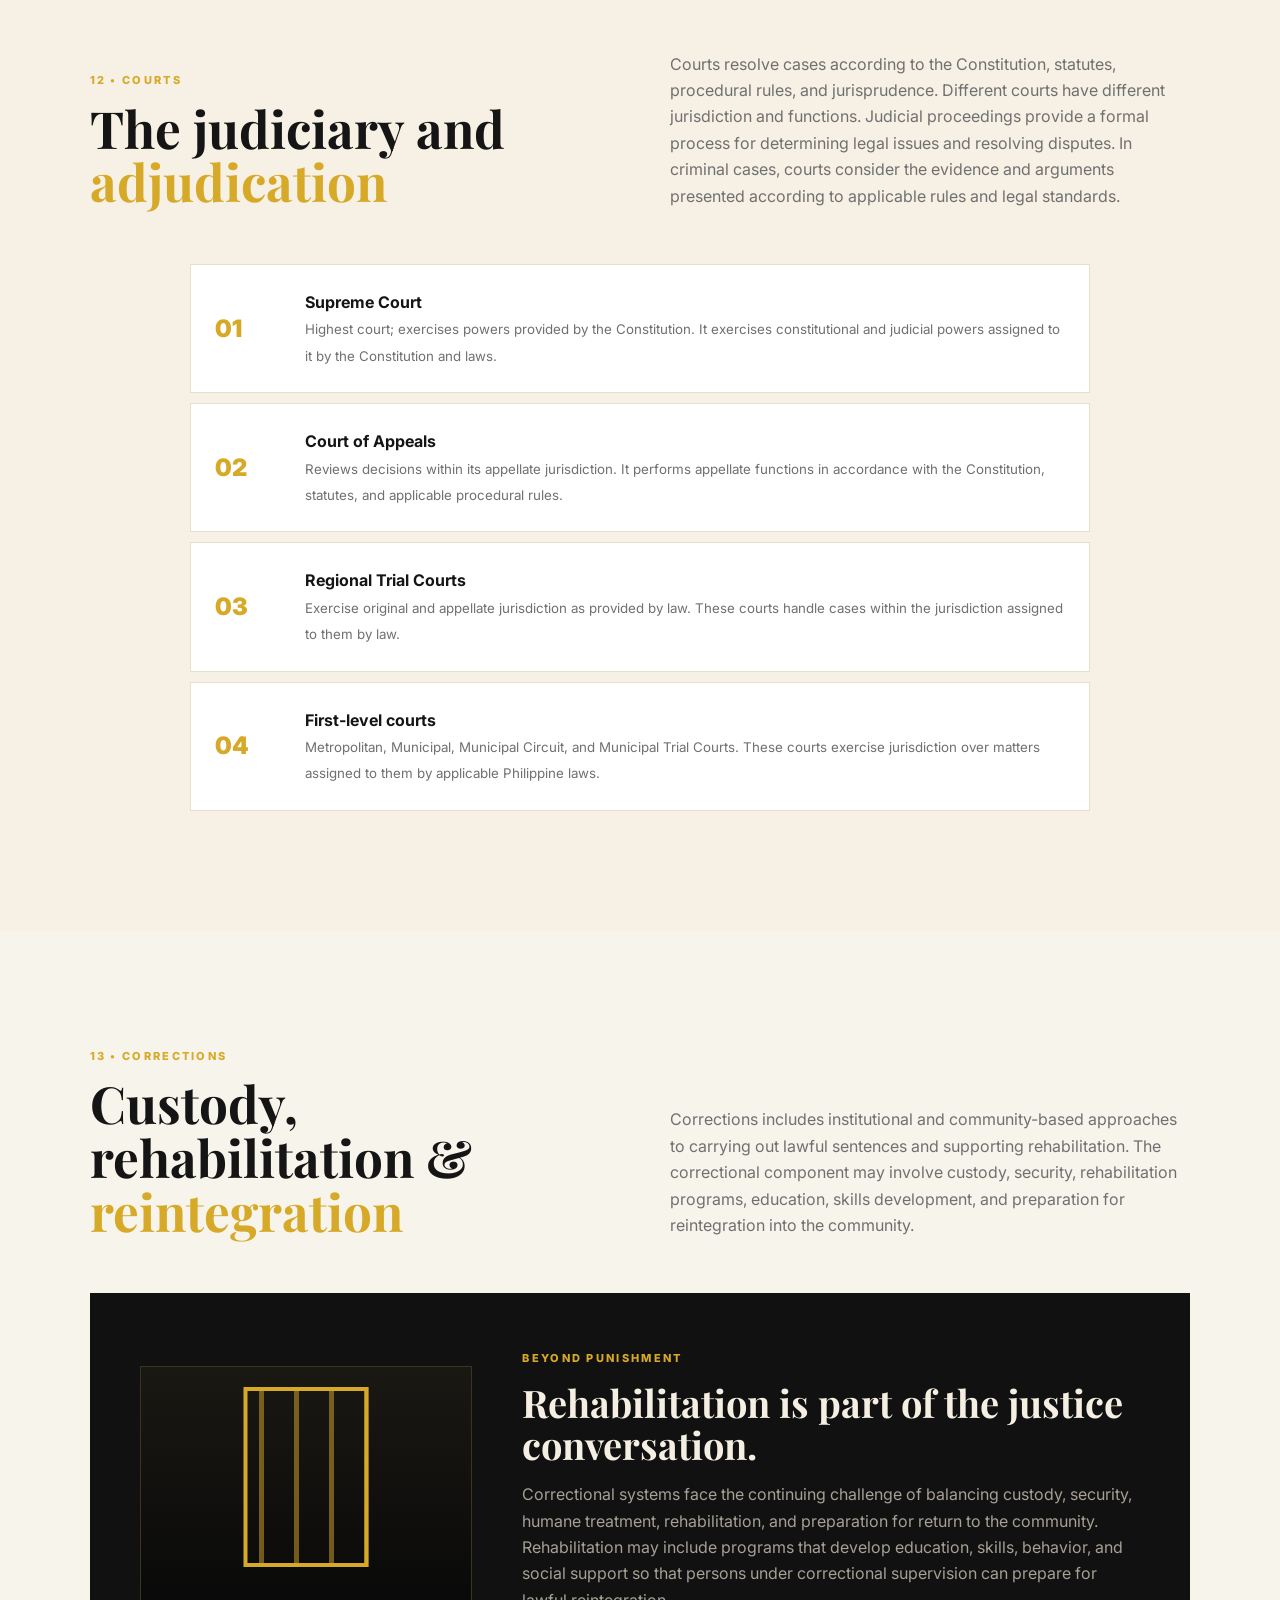
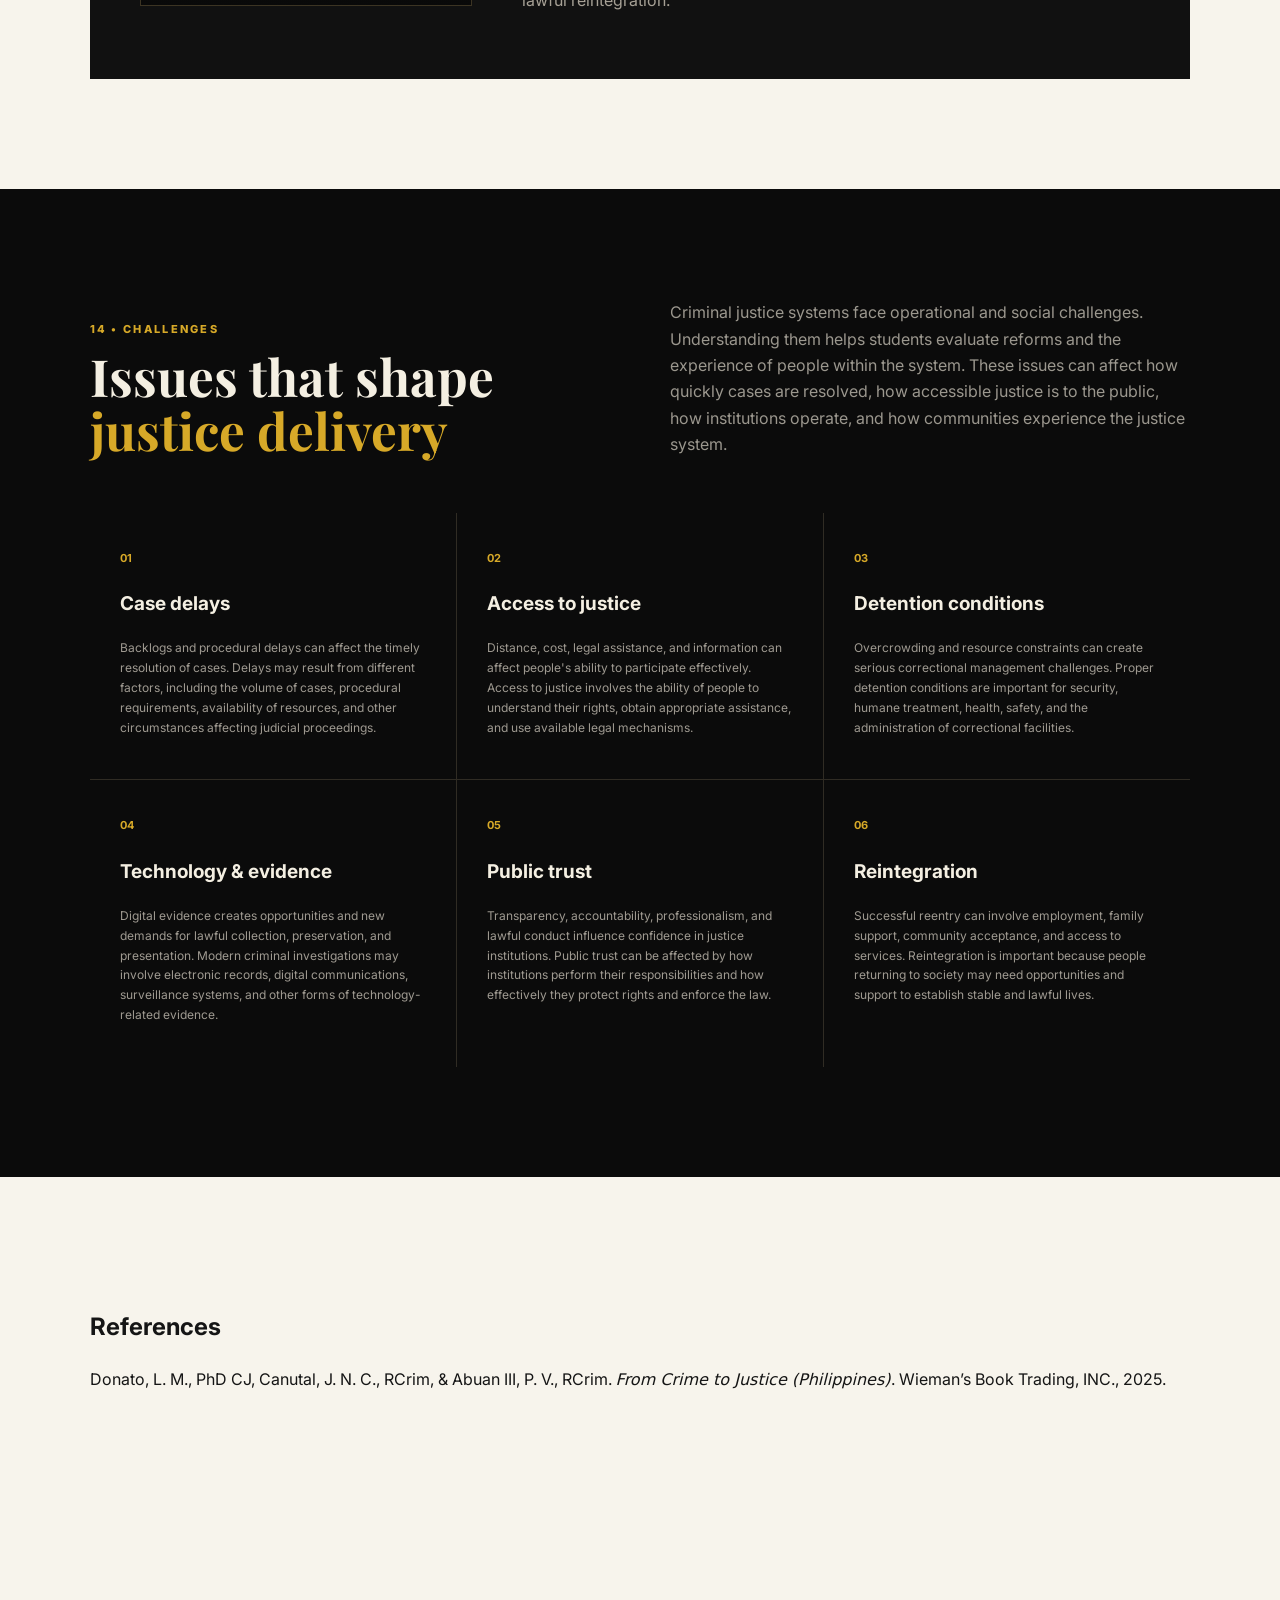
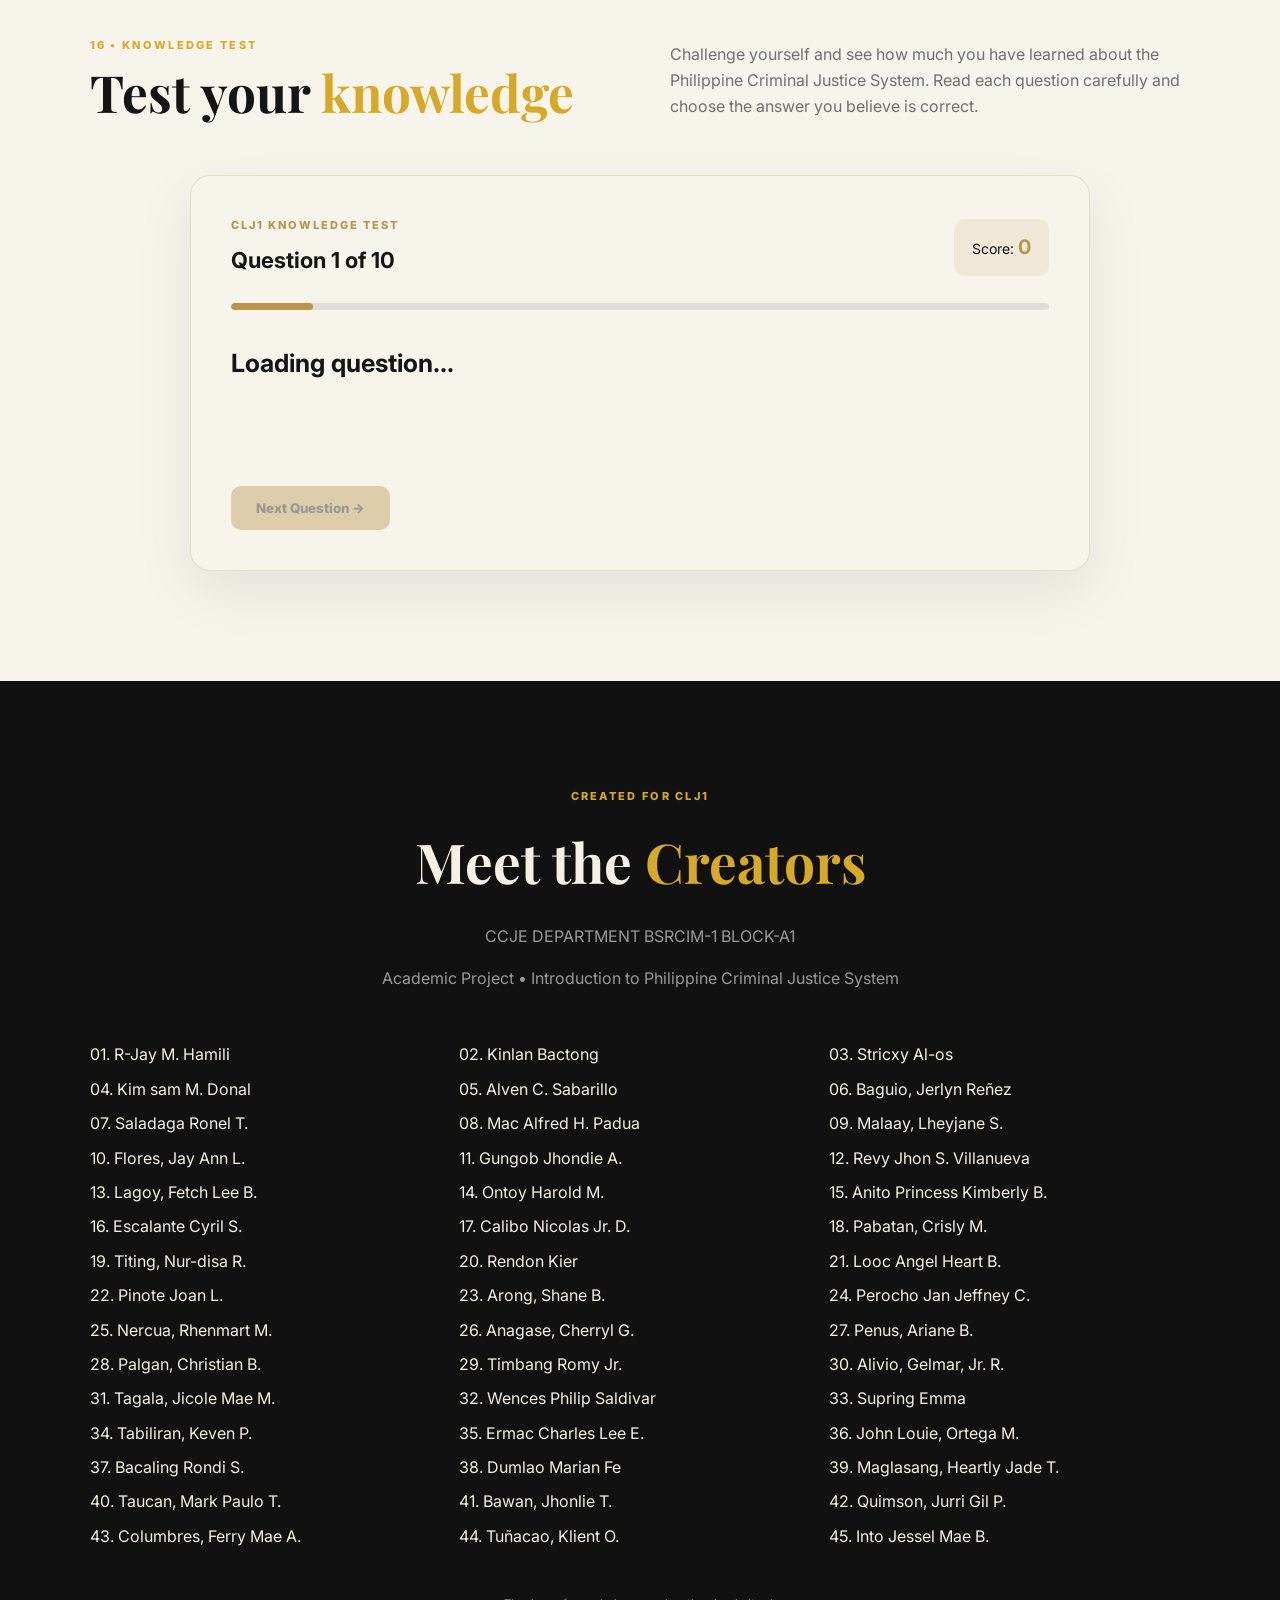
==== commit 6e19d828: "Fix capitalization in creator names" ====
--- a/index.html
+++ b/index.html
@@ -2451,7 +2451,7 @@
 
   <div class="email-grid" id="emailGrid">
 
-    <div class="creator-card">01. R-JAY M. HAMILI</div>
+    <div class="creator-card">01. R-Jay M. Hamili</div>
     <div class="creator-card">02. Kinlan Bactong</div>
     <div class="creator-card">03. Stricxy Al-os</div>
     <div class="creator-card">04. Kim sam M. Donal</div>
@@ -2481,7 +2481,7 @@
     <div class="creator-card">28. Palgan, Christian B.</div>
     <div class="creator-card">29. Timbang Romy Jr.</div>
     <div class="creator-card">30. Alivio, Gelmar, Jr. R.</div>
-    <div class="creator-card">31. TAGALA, JICOLE MAE M.</div>
+    <div class="creator-card">31. Tagala, Jicole Mae M.</div>
     <div class="creator-card">32. Wences Philip Saldivar</div>
     <div class="creator-card">33. Supring Emma</div>
     <div class="creator-card">34. Tabiliran, Keven P.</div>
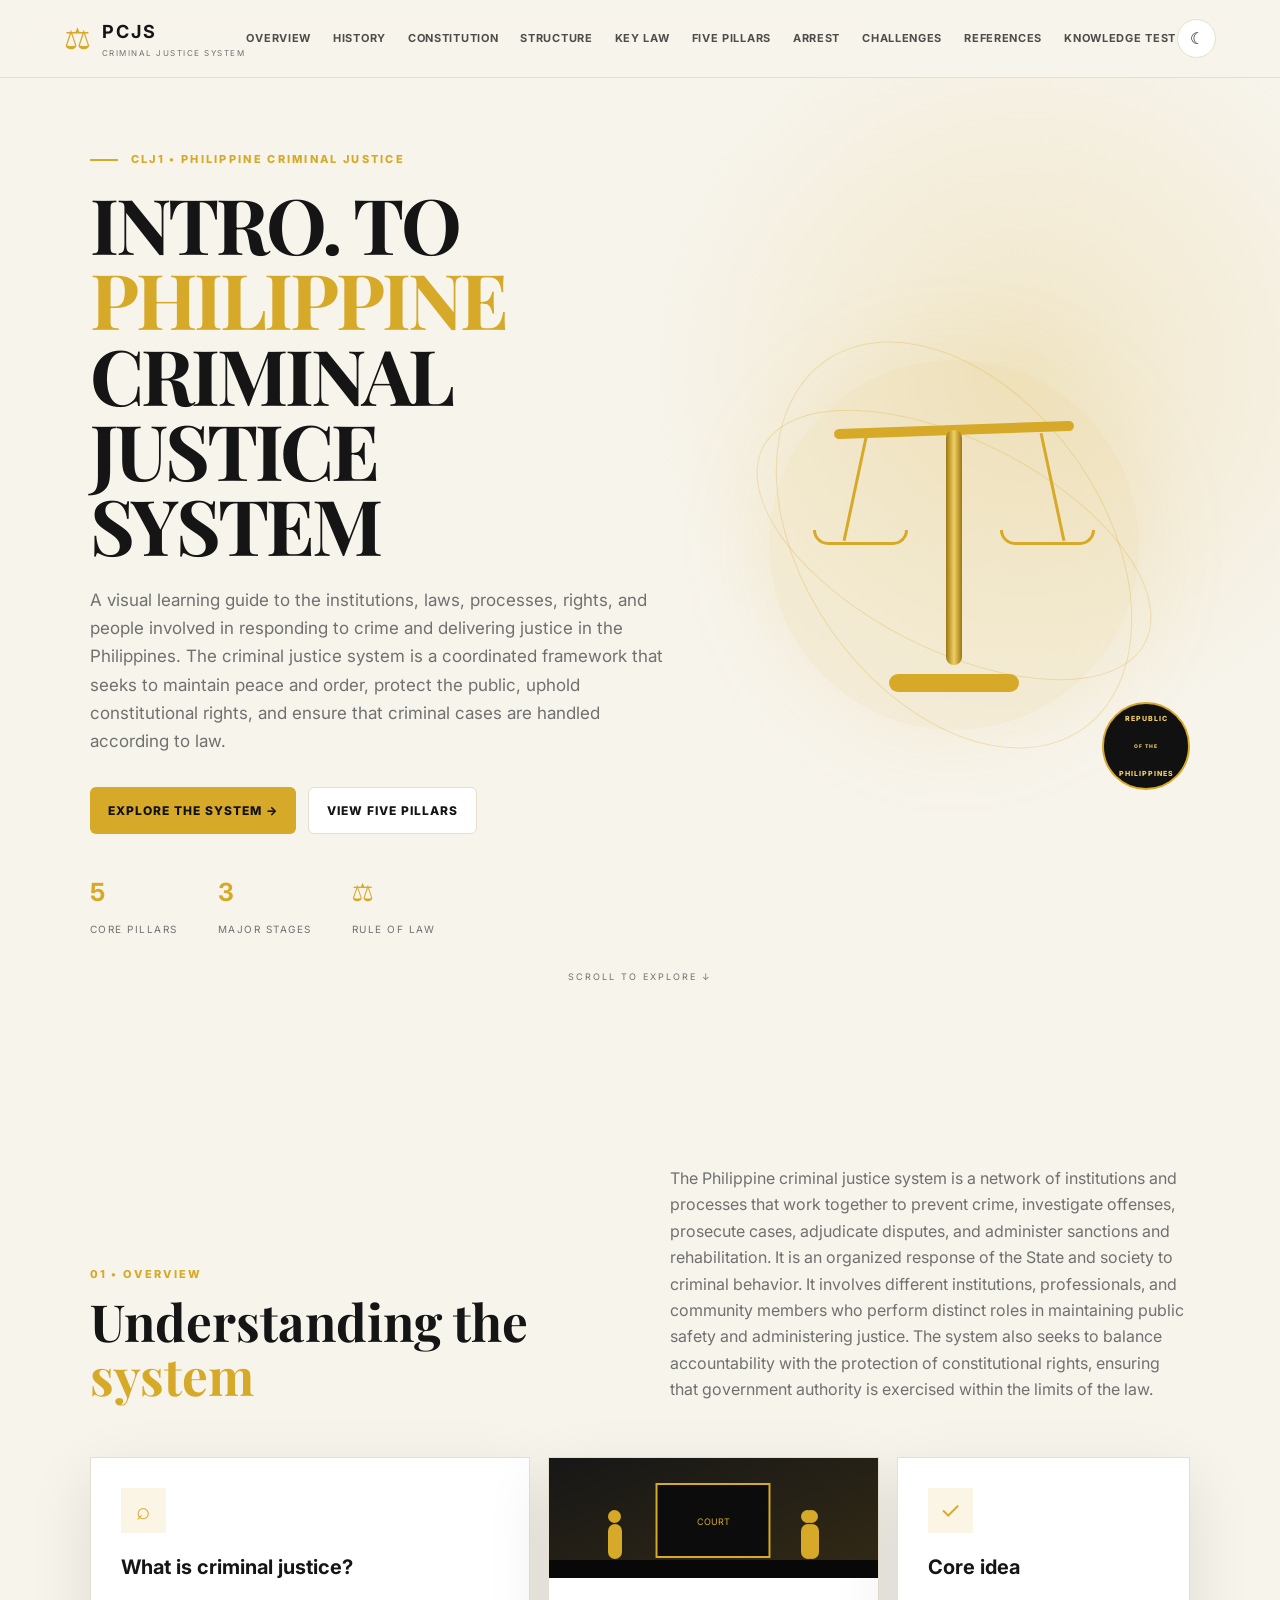
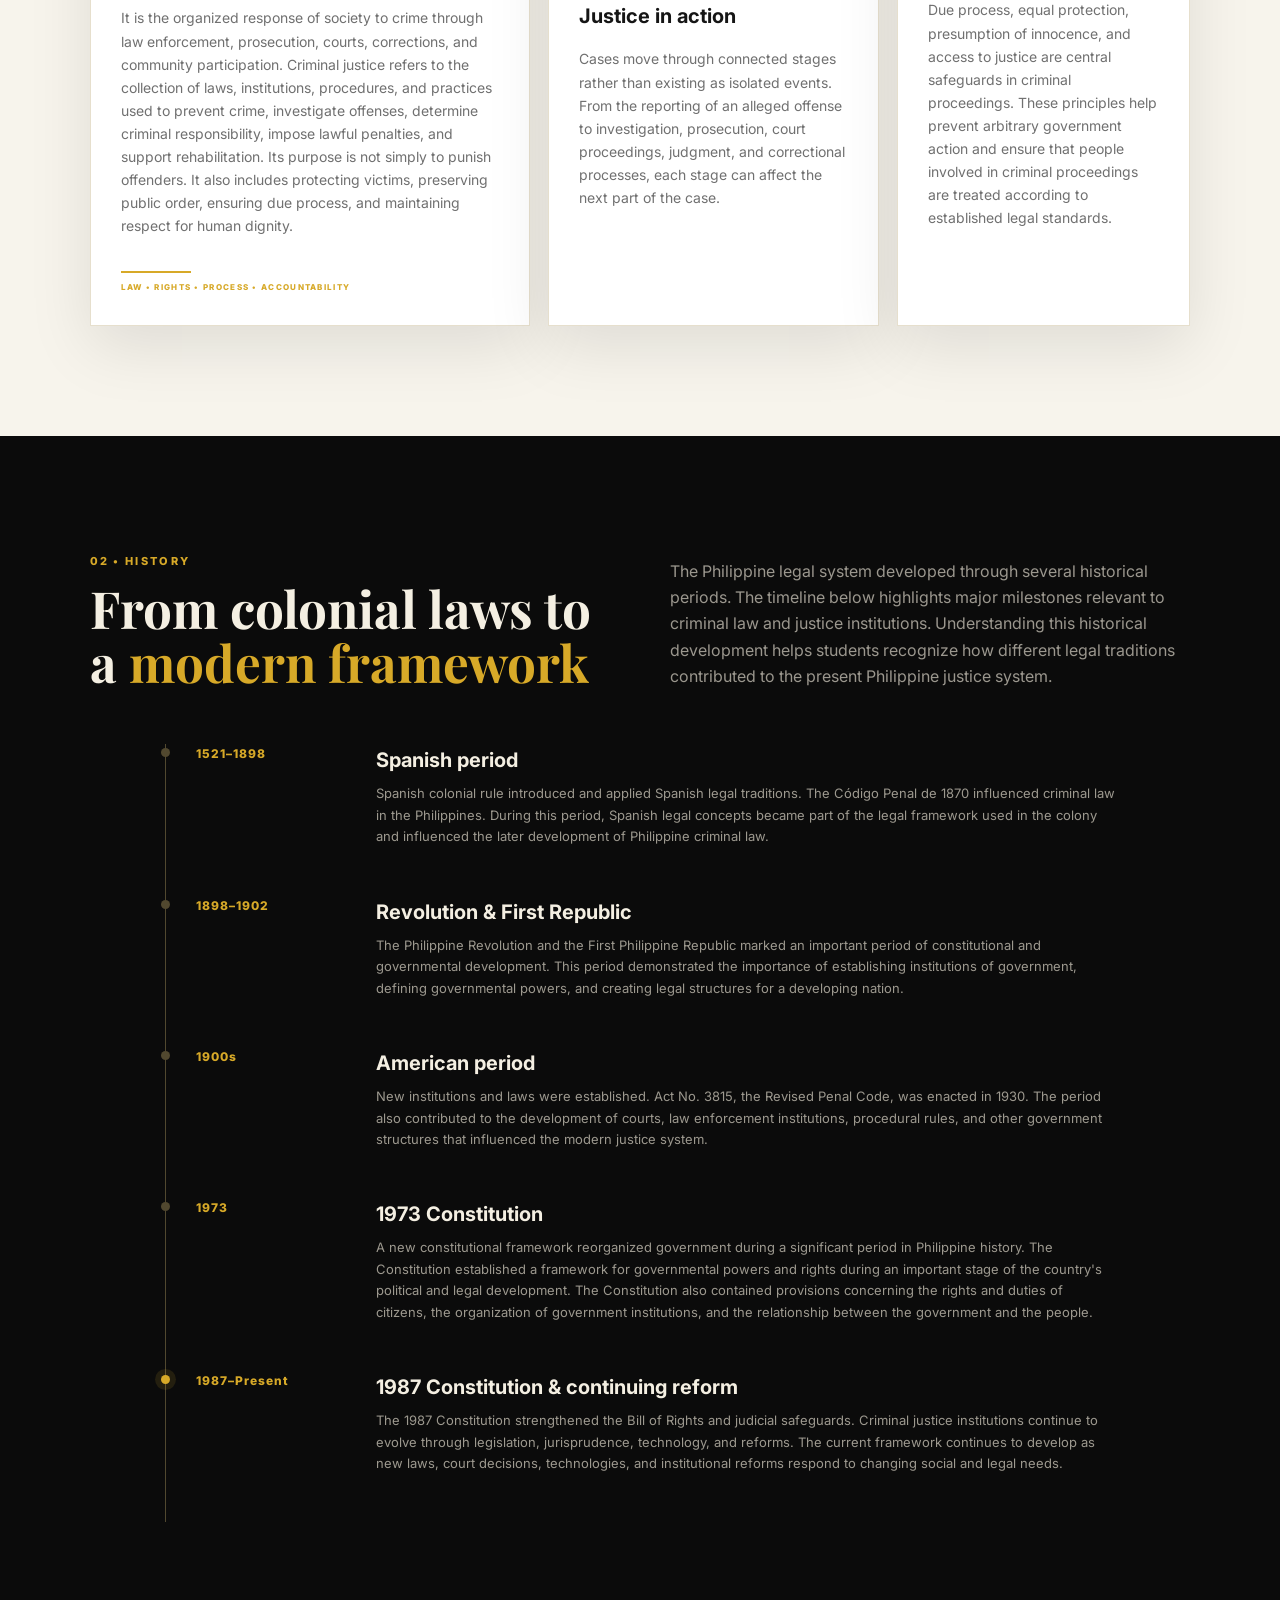
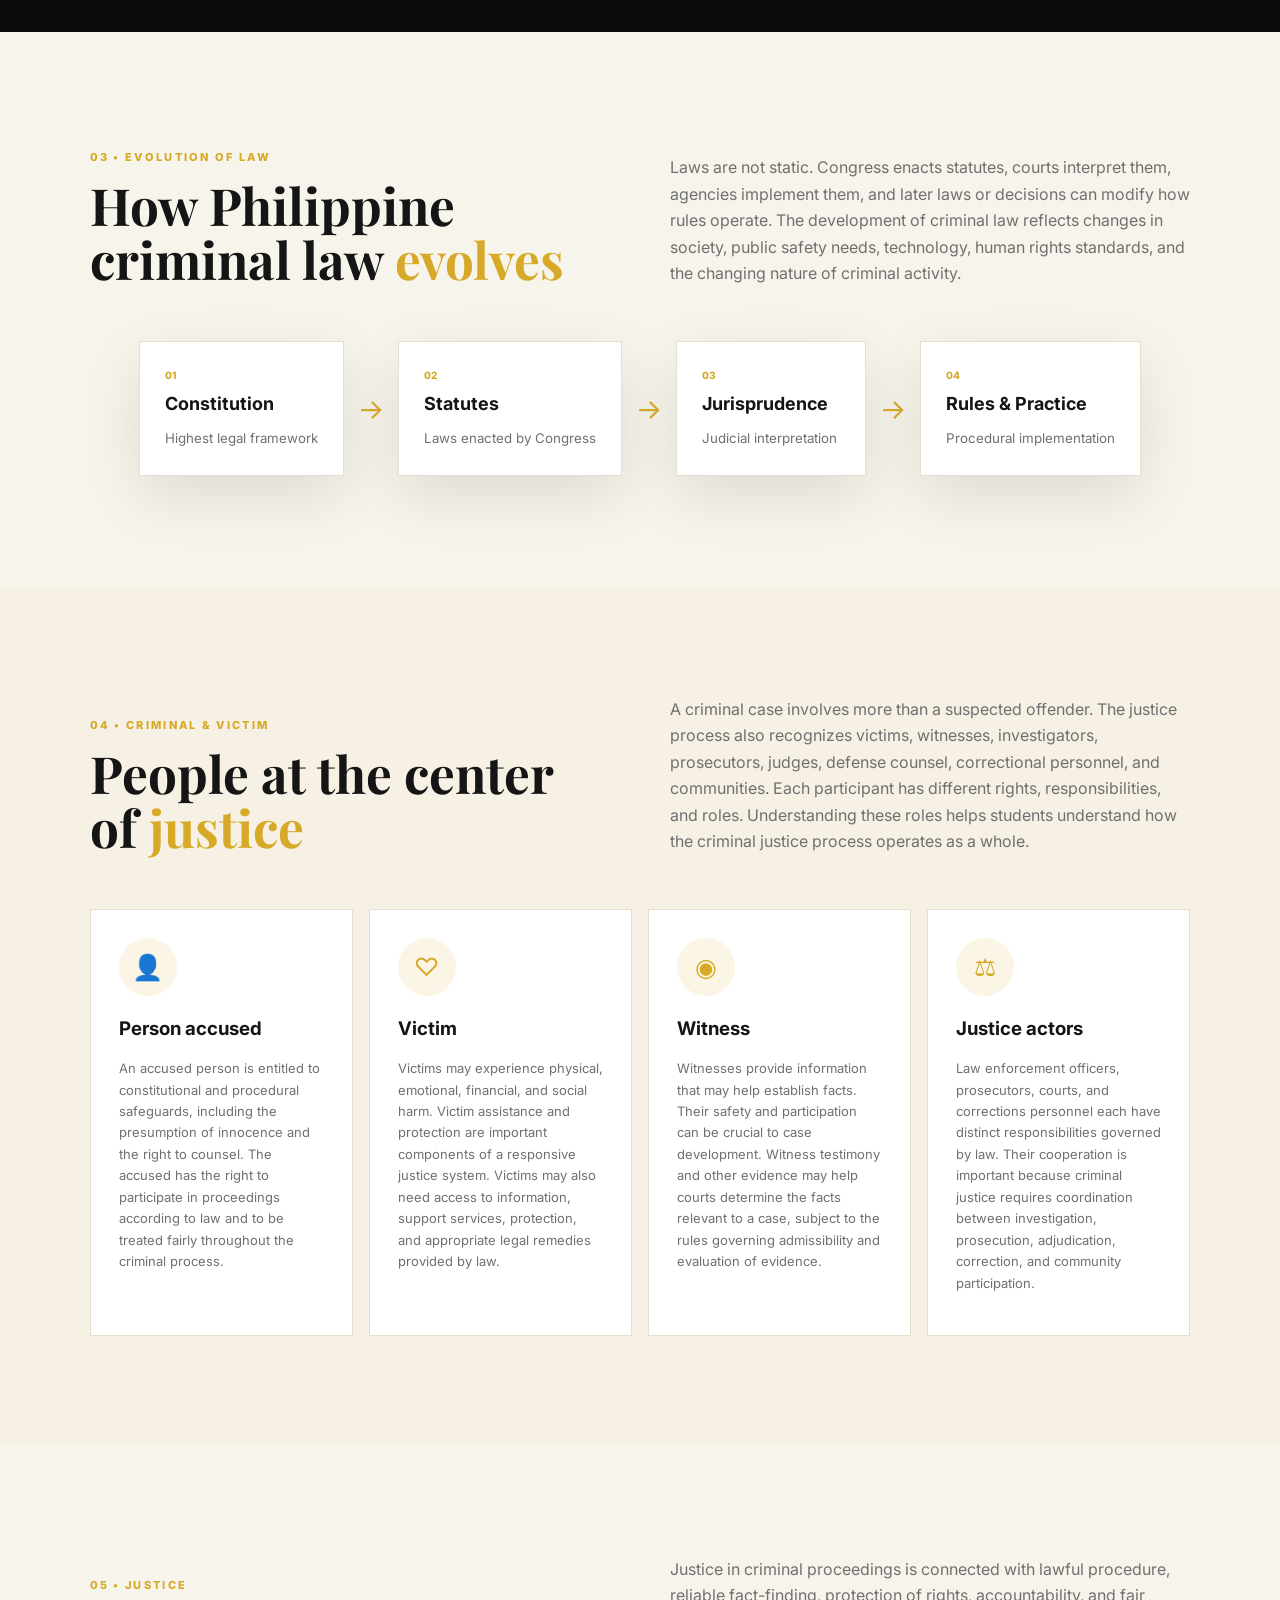
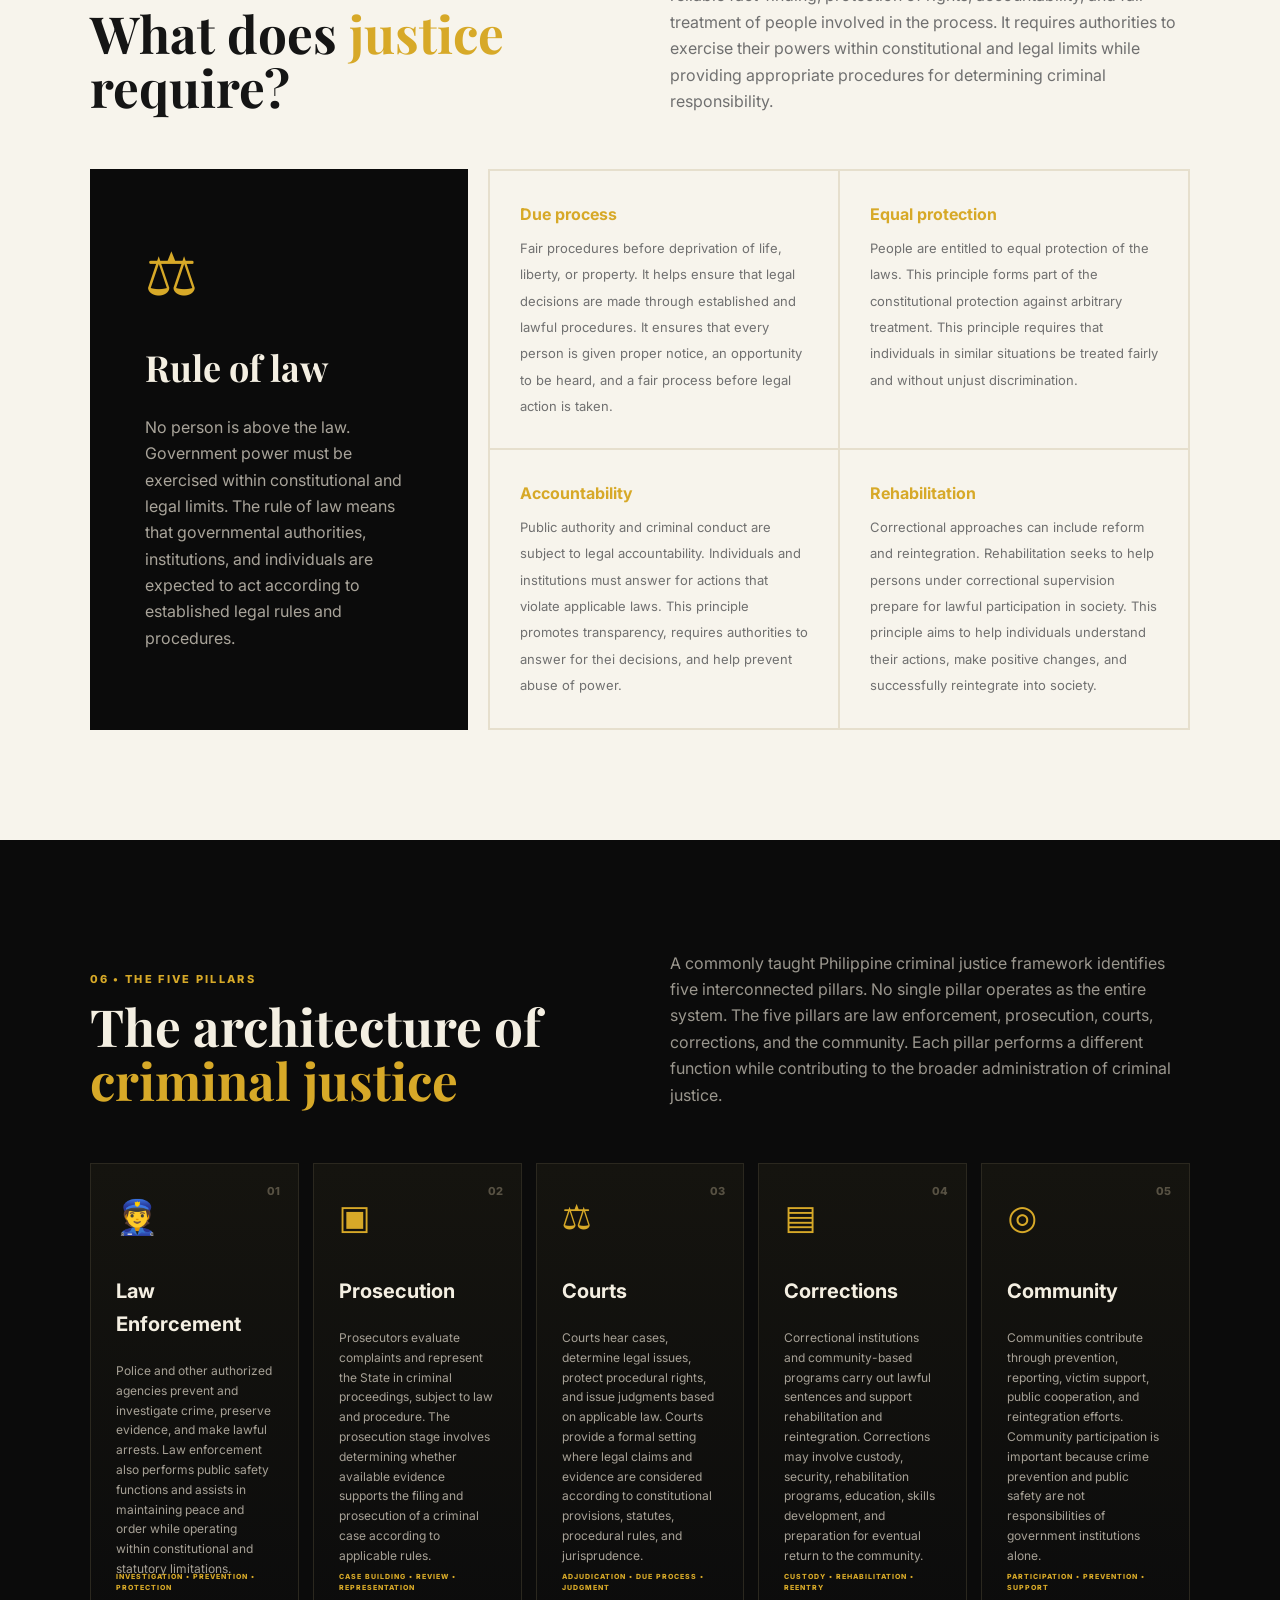
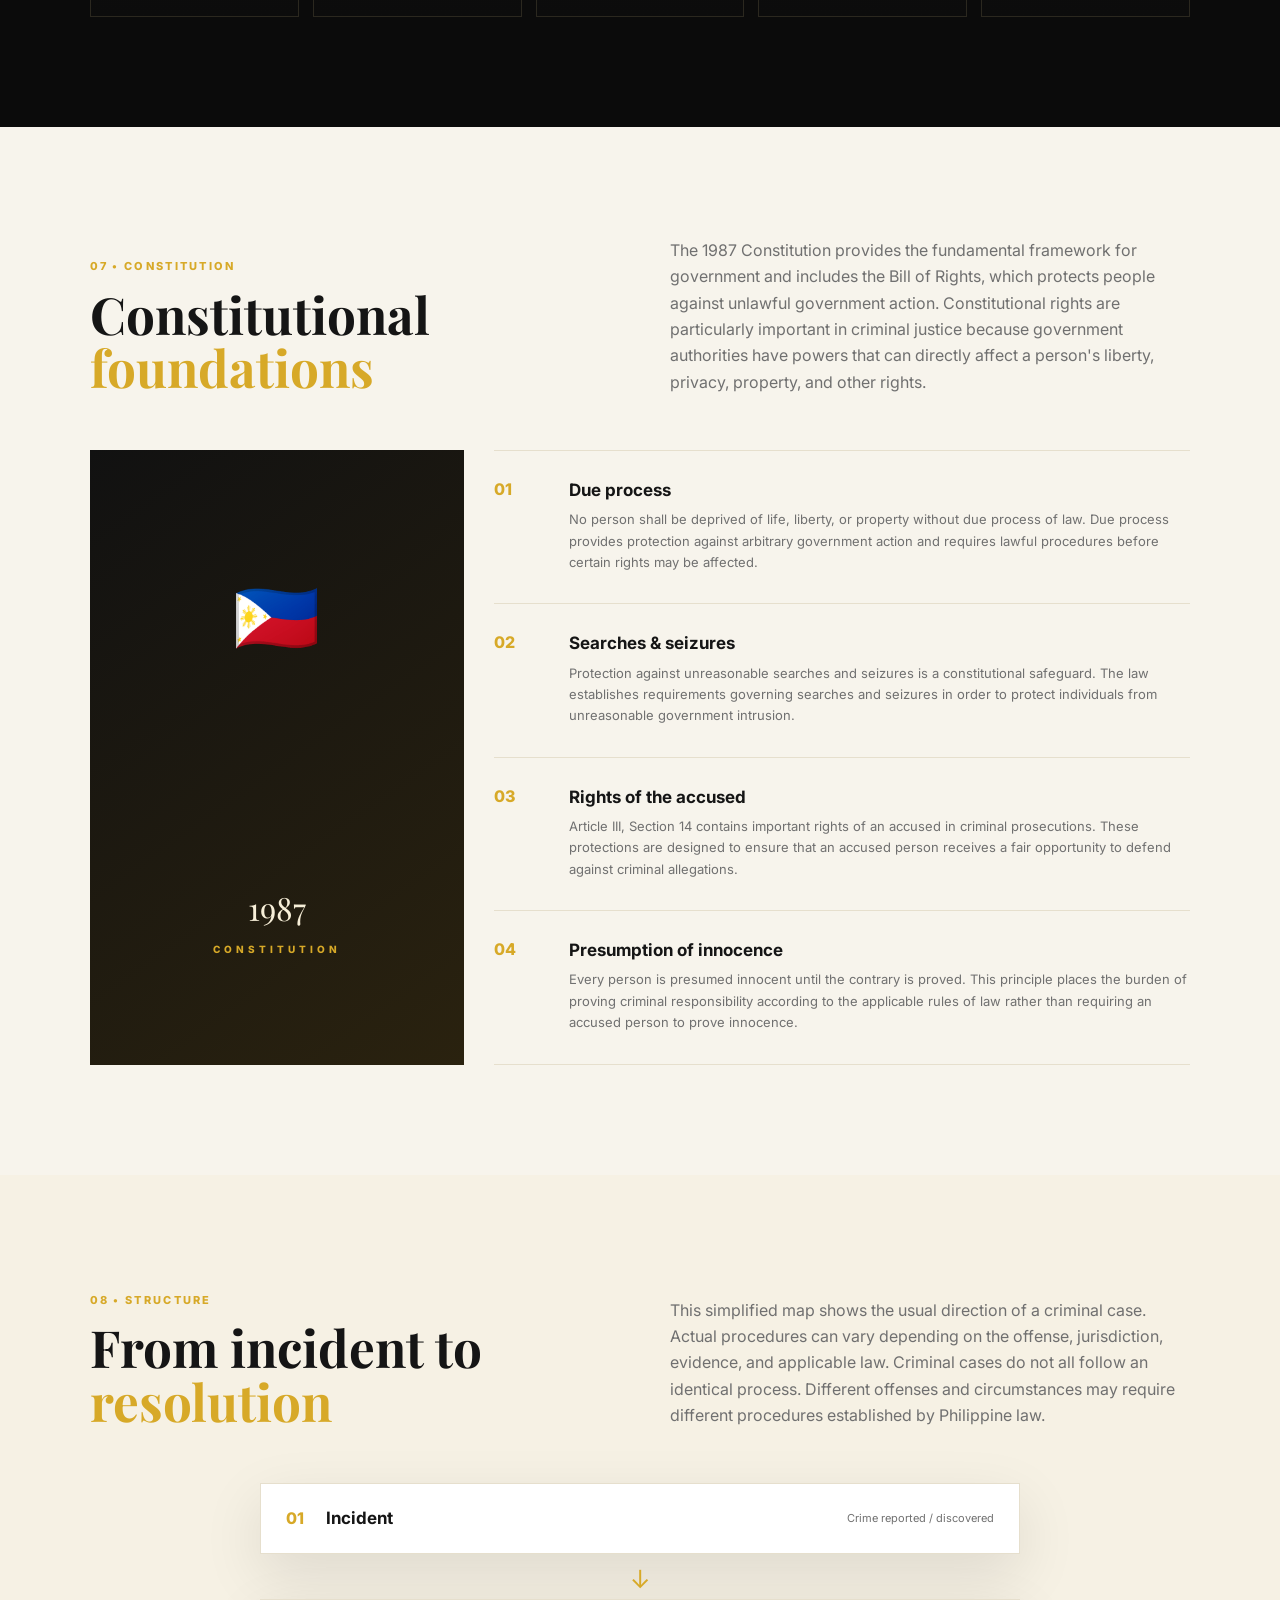
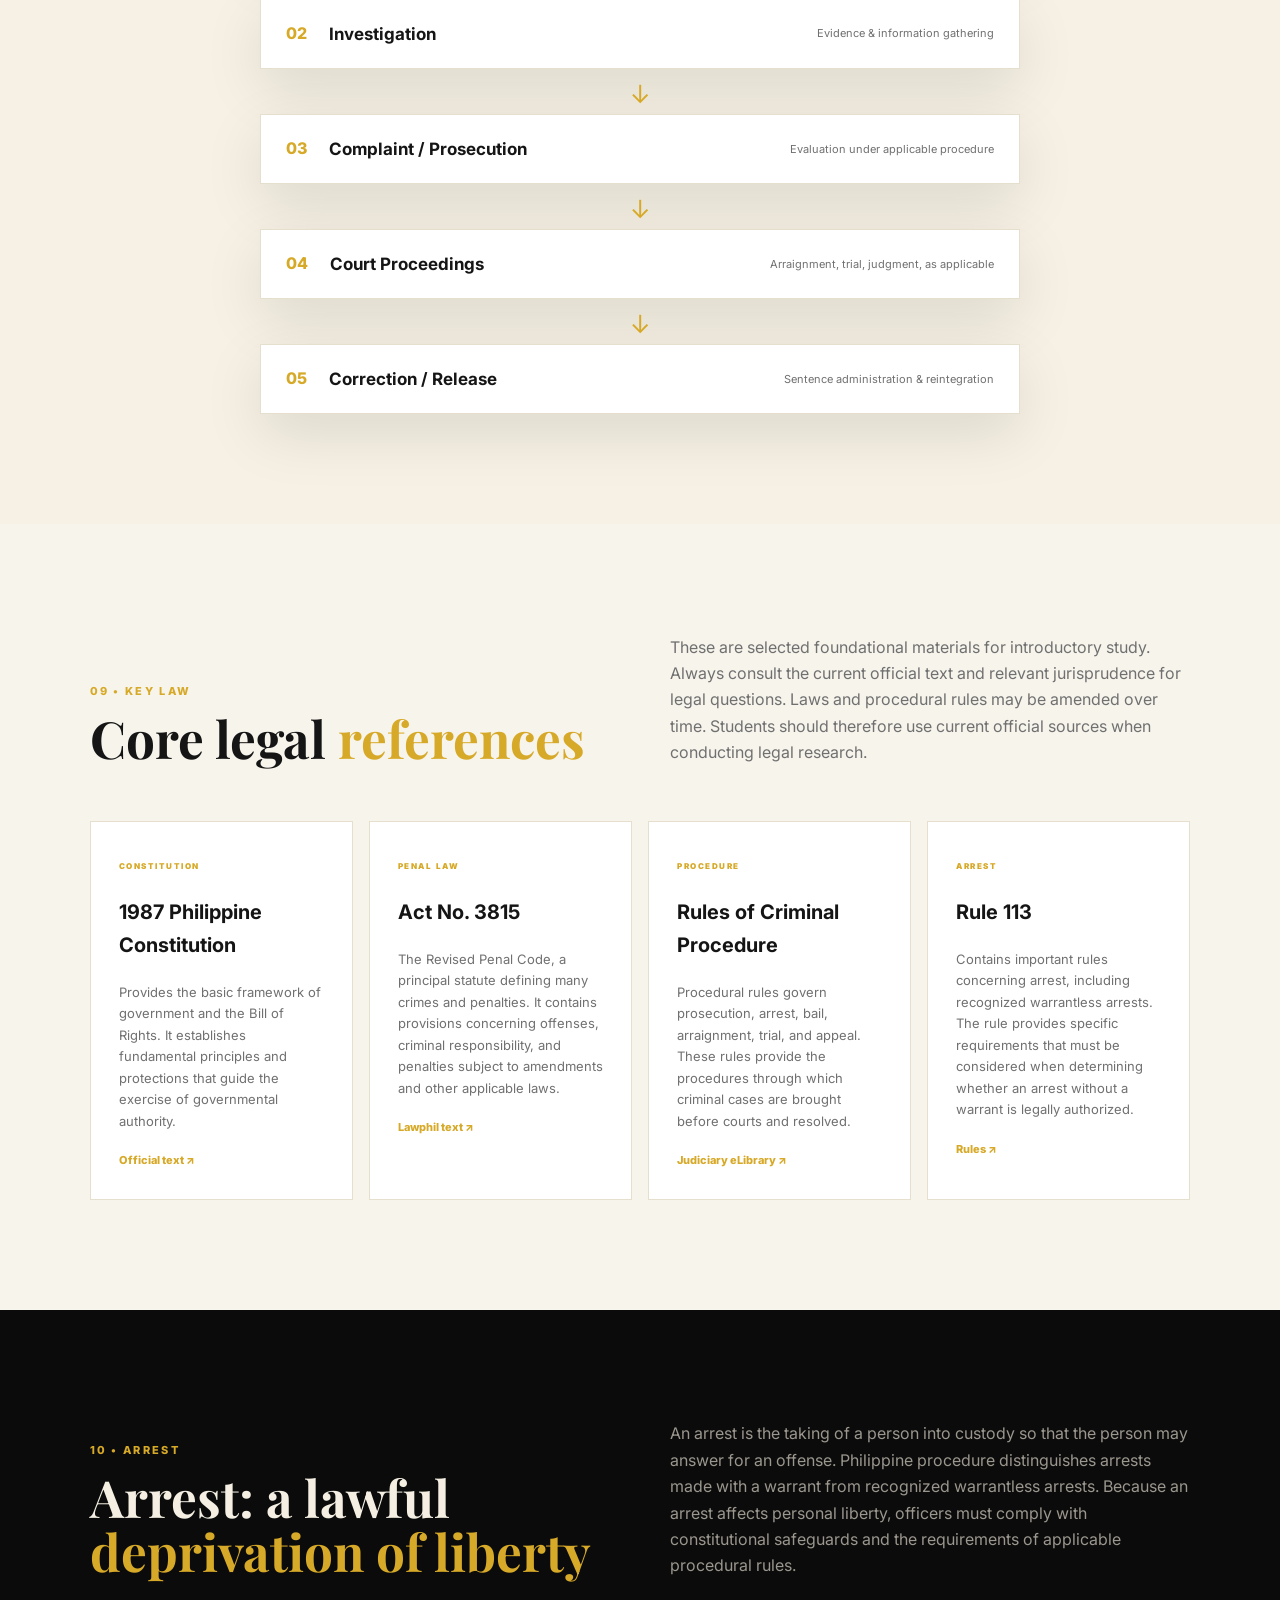
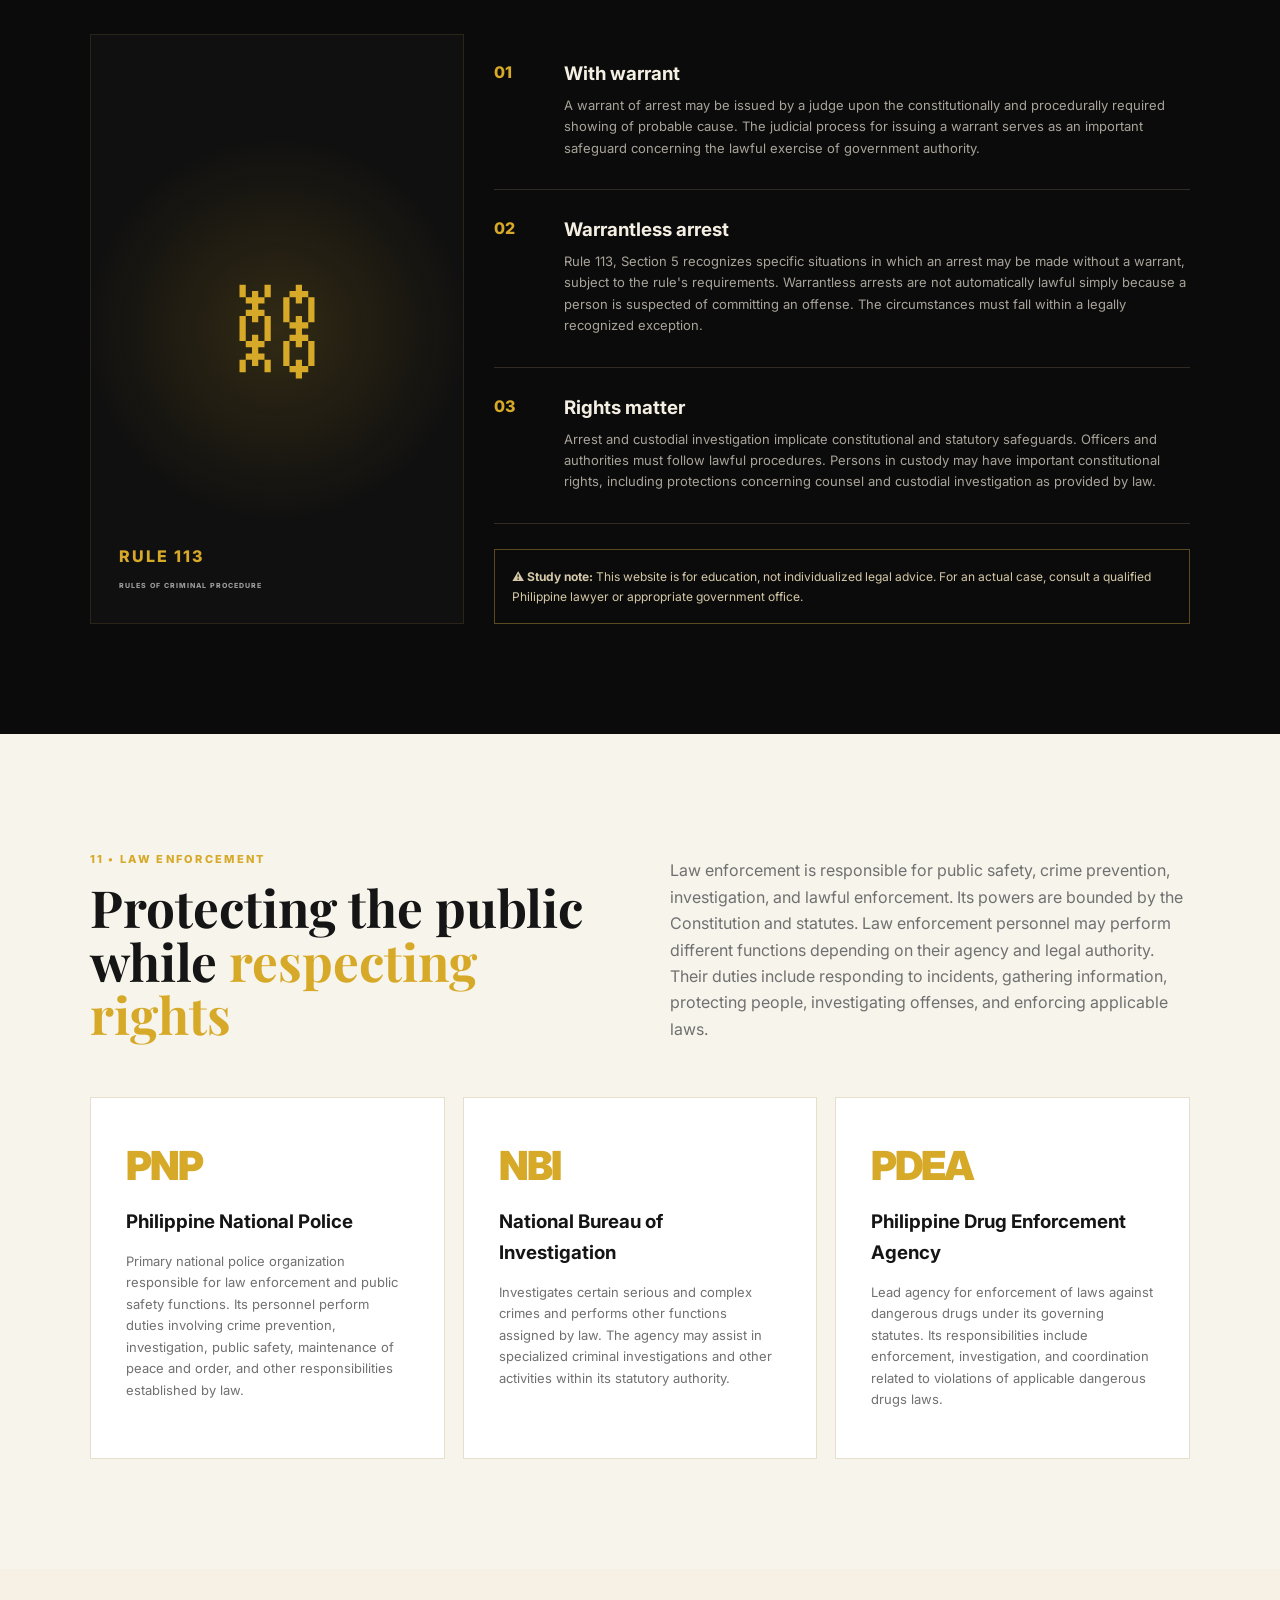
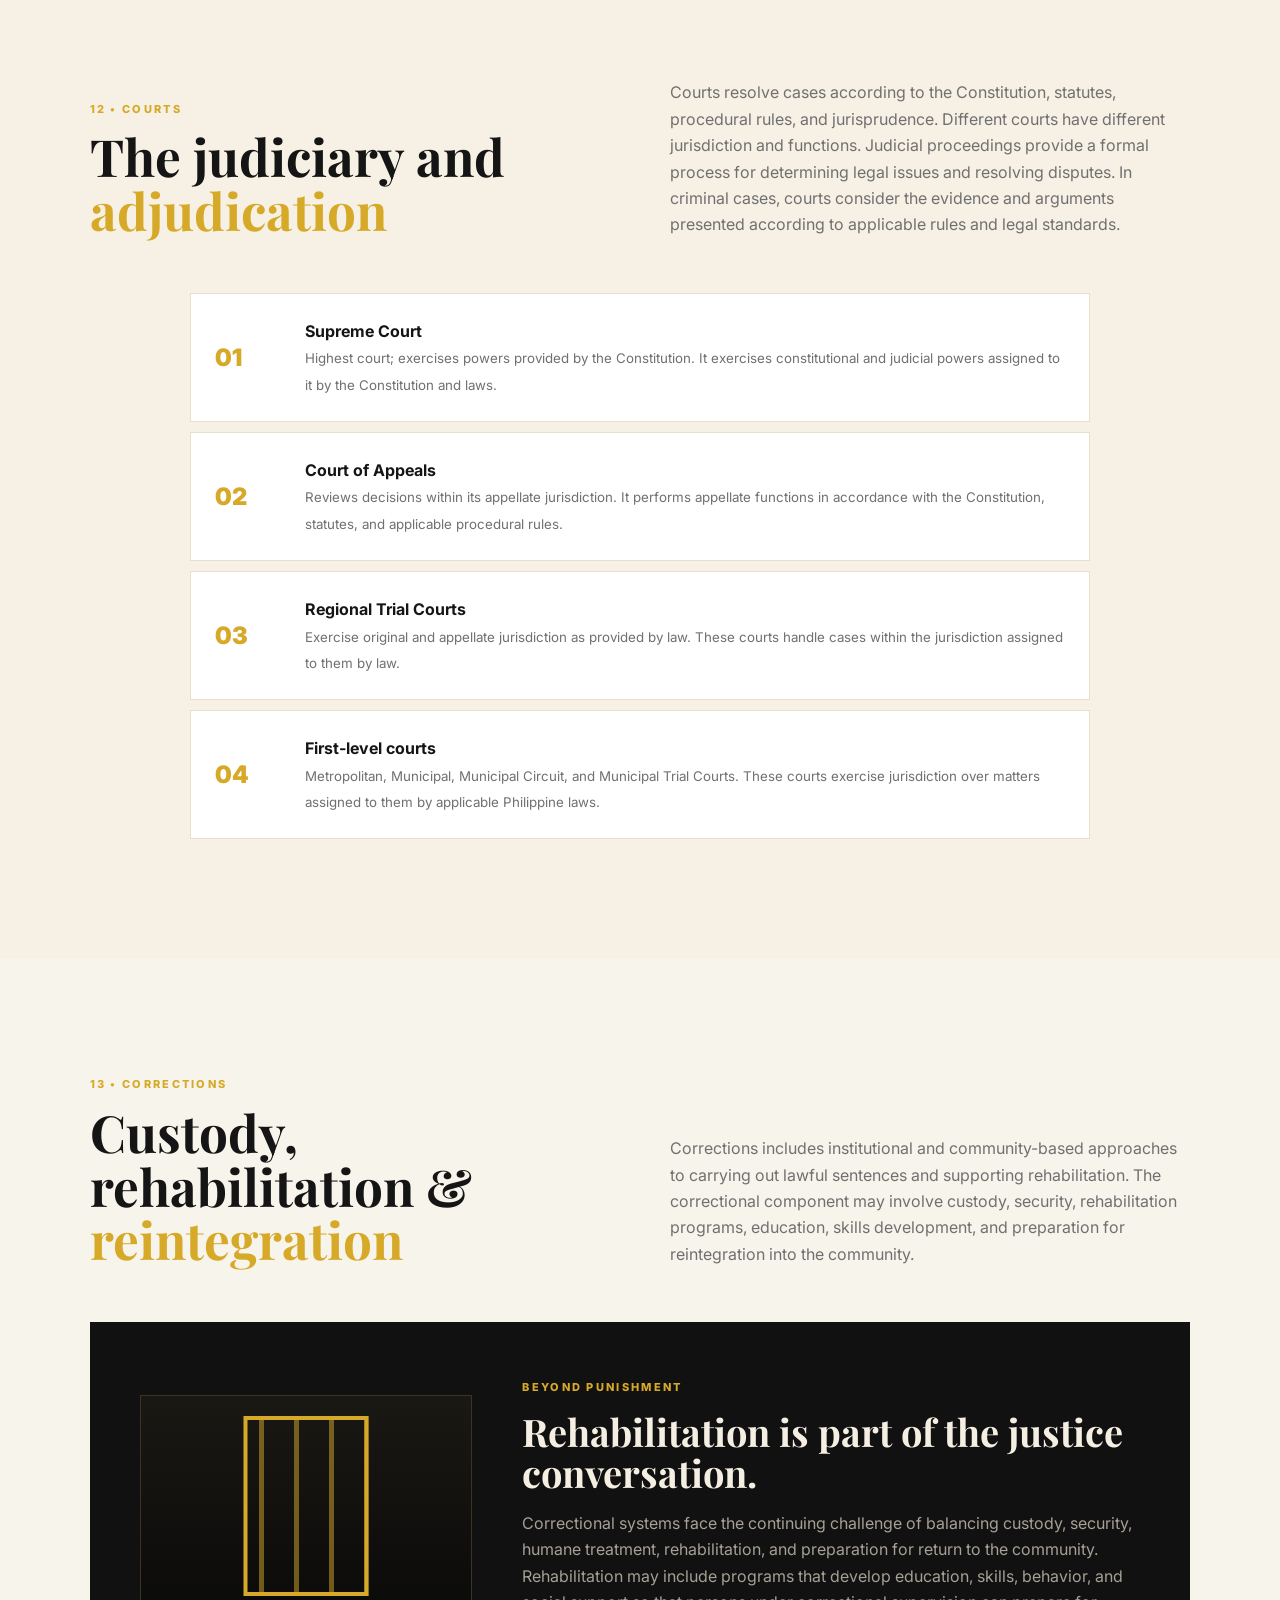
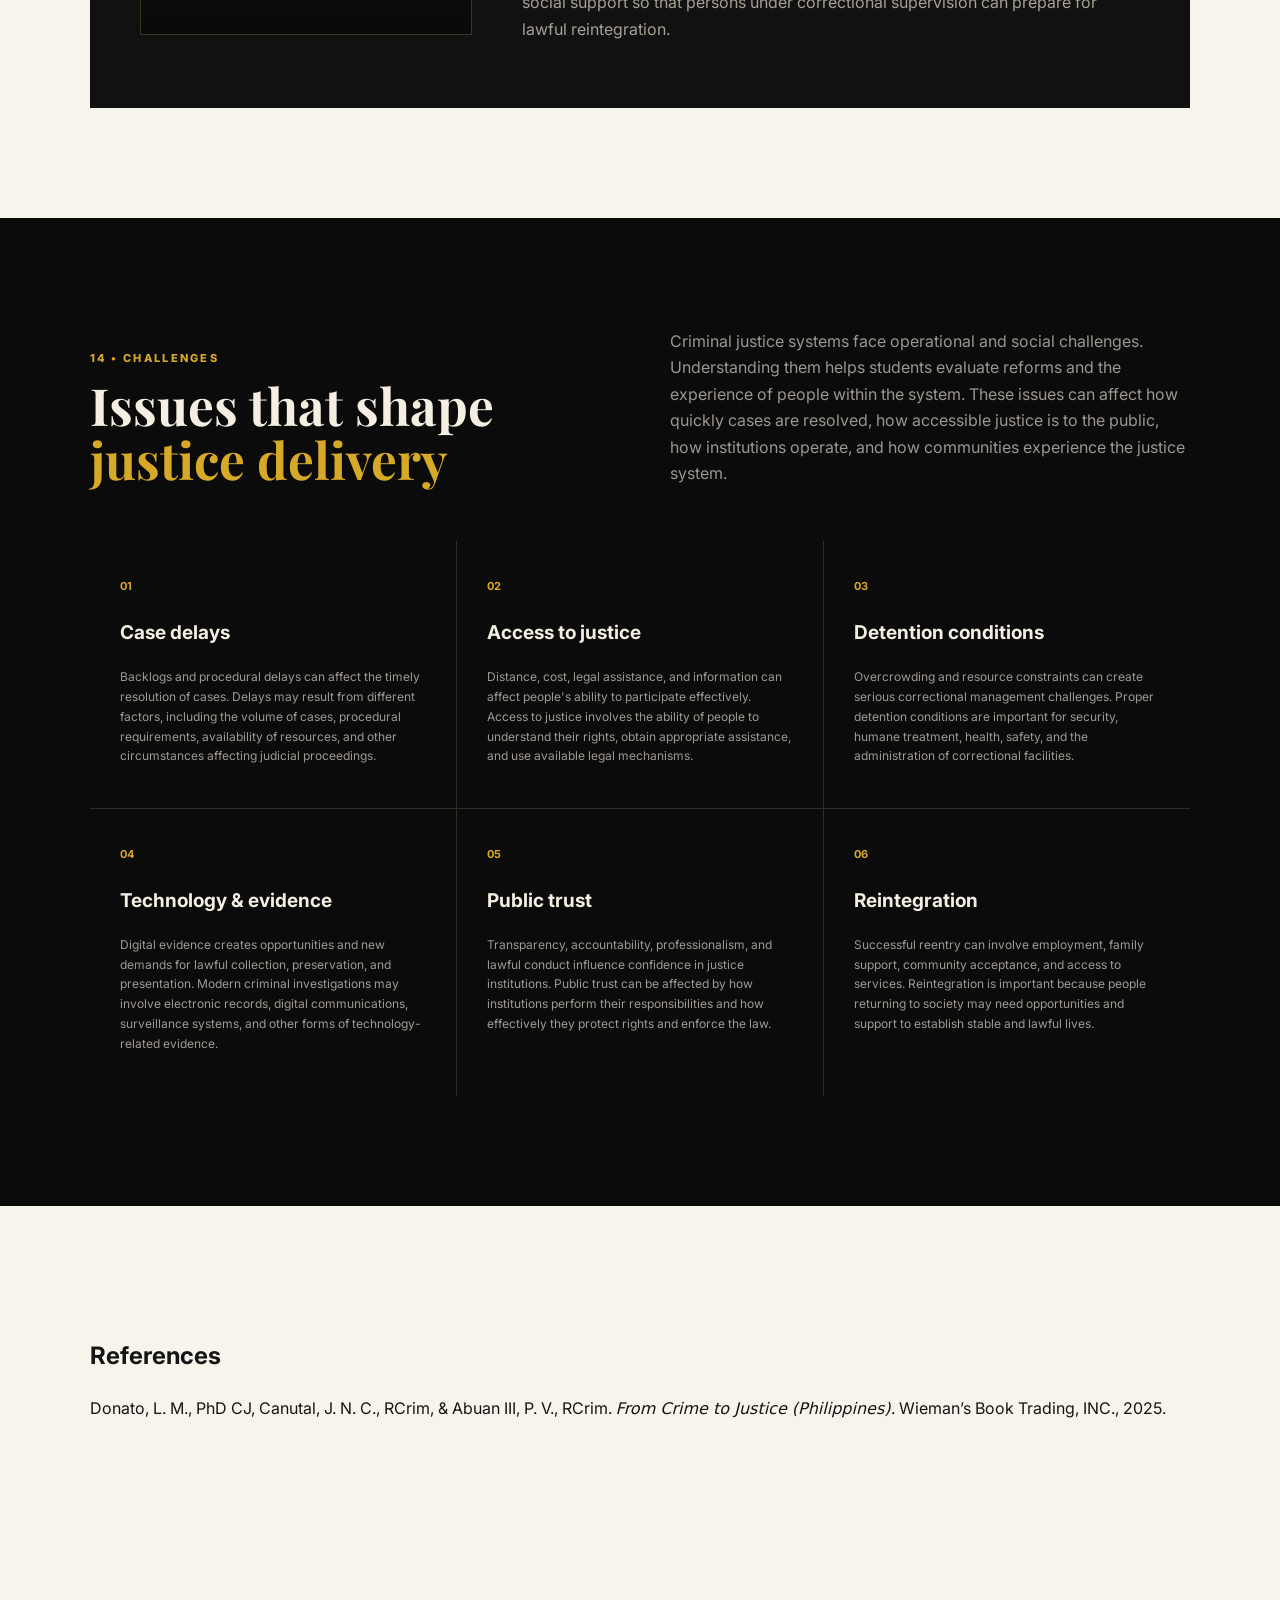
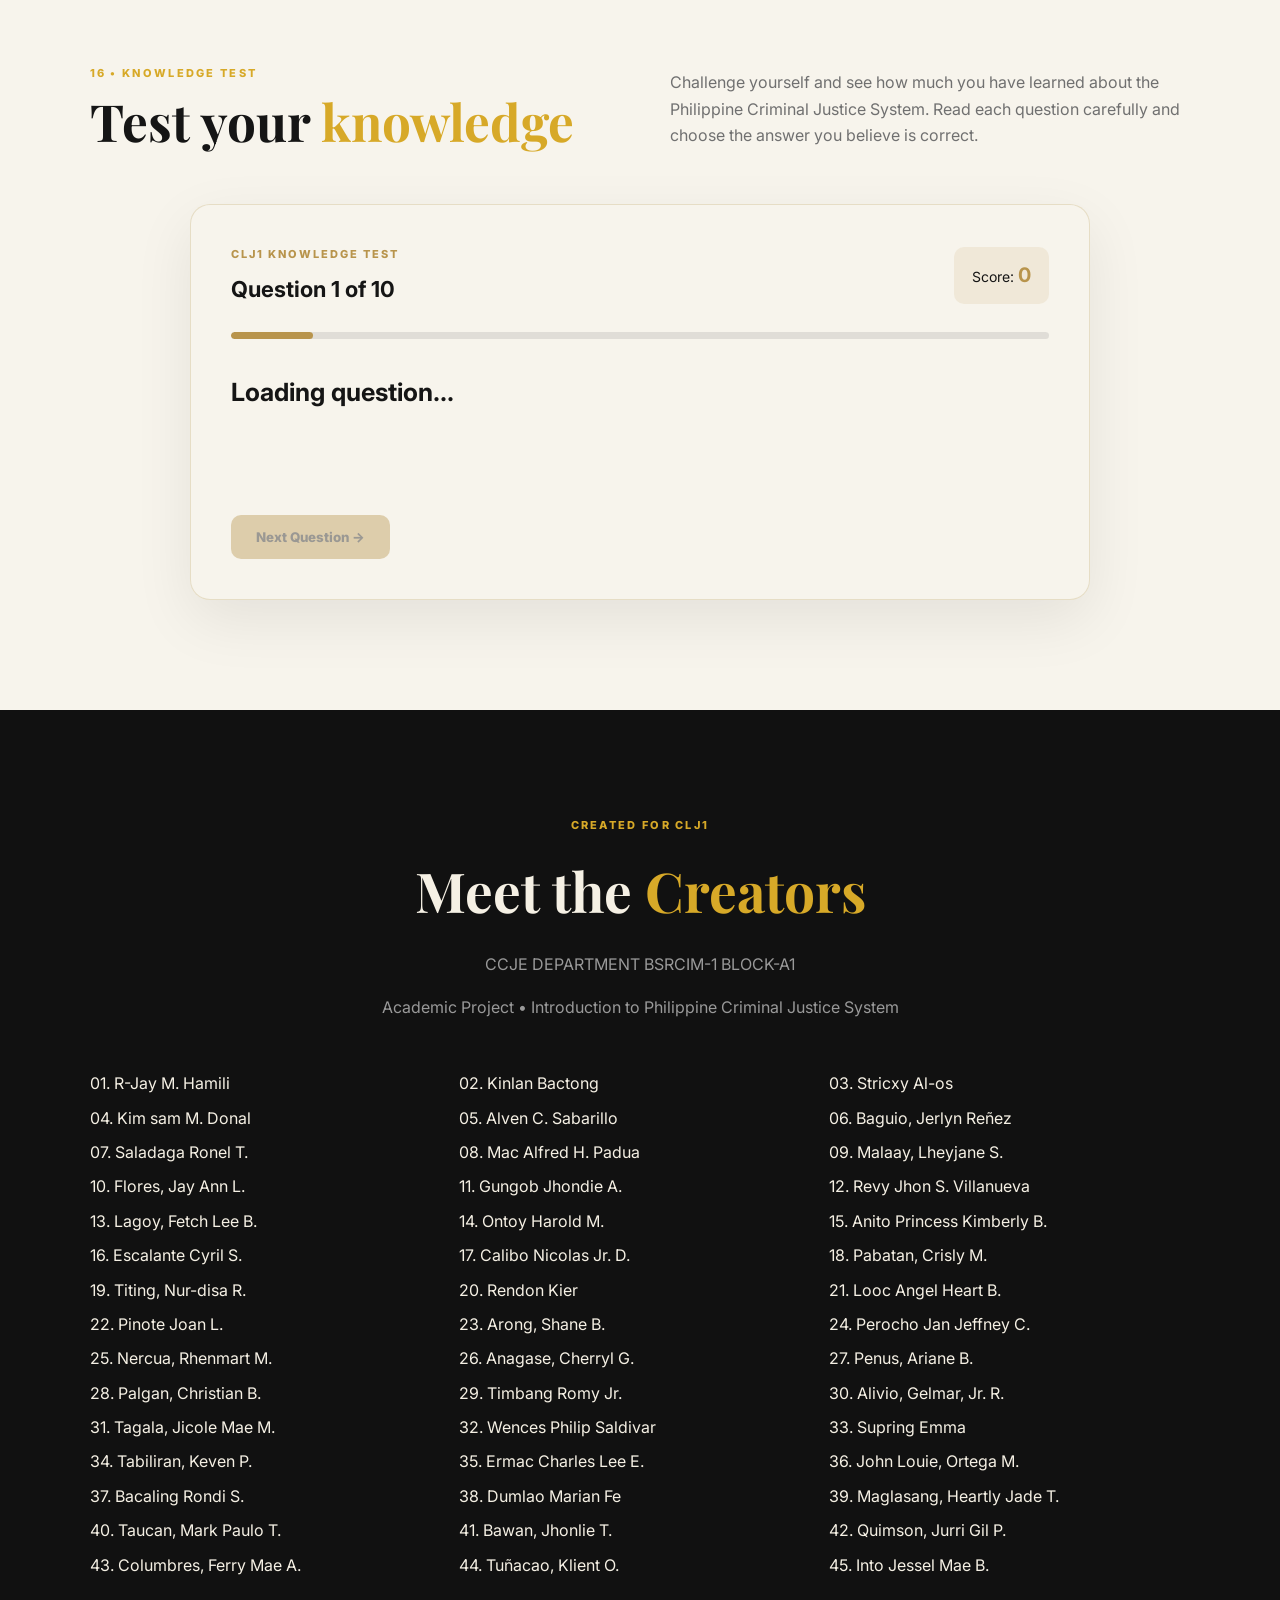
==== commit 5edf81e0: "Enhance content on constitutional rights and legal principles Added details on citizens' rights, gov" ====
--- a/index.html
+++ b/index.html
@@ -486,6 +486,12 @@
           important stage of the country's political
           and legal development.
 
+          The Constitution also contained provisions 
+          concerning the rights and duties of citizens, 
+          the organization of government institutions, and 
+          the relationship between the government and 
+          the people.
+
         </p>
 
       </div>
@@ -853,6 +859,9 @@
           liberty, or property. It helps ensure that
           legal decisions are made through established
           and lawful procedures.
+          It ensures that every person is given proper 
+          notice, an opportunity to be heard, and a fair
+          process before legal action is taken.
         </span>
 
       </div>
@@ -868,7 +877,10 @@
           People are entitled to equal protection
           of the laws. This principle forms part of
           the constitutional protection against
-          arbitrary treatment.
+          arbitrary treatment. This principle requires 
+          that individuals in similar situations be 
+          treated fairly and without unjust
+          discrimination.
         </span>
 
       </div>
@@ -884,7 +896,10 @@
           Public authority and criminal conduct are
           subject to legal accountability. Individuals
           and institutions must answer for actions
-          that violate applicable laws.
+          that violate applicable laws. This principle
+          promotes transparency, requires authorities to
+          answer for thei decisions, and help prevent 
+          abuse of power.
         </span>
 
       </div>
@@ -901,6 +916,9 @@
           and reintegration. Rehabilitation seeks to
           help persons under correctional supervision
           prepare for lawful participation in society.
+          This principle aims to help individuals 
+          understand their actions, make positive changes,
+          and successfully reintegrate into society.
         </span>
 
       </div>
@@ -2280,7 +2298,6 @@
   <!-- ================= KNOWLEDGE TEST ================= -->
 
 <section class="section quiz-section" id="quiz">
-
   <div class="section-heading">
 
     <div>
